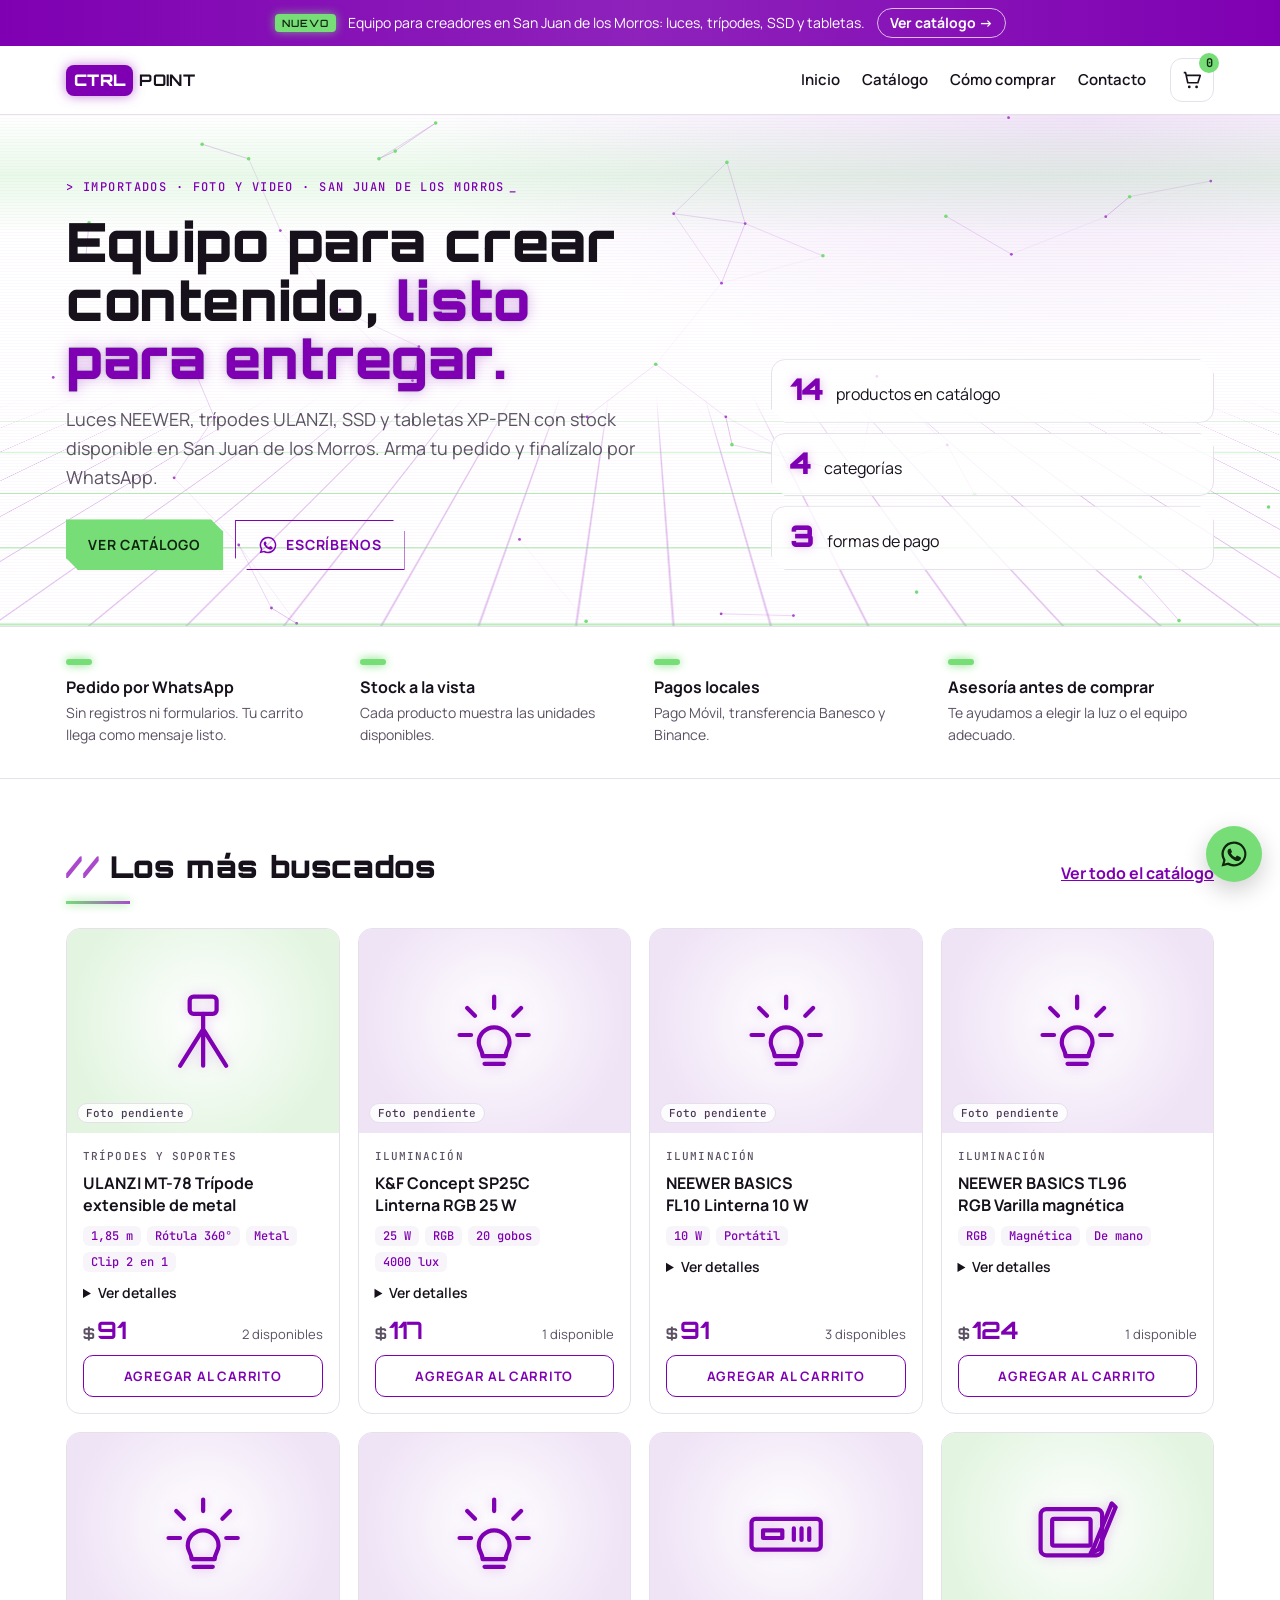
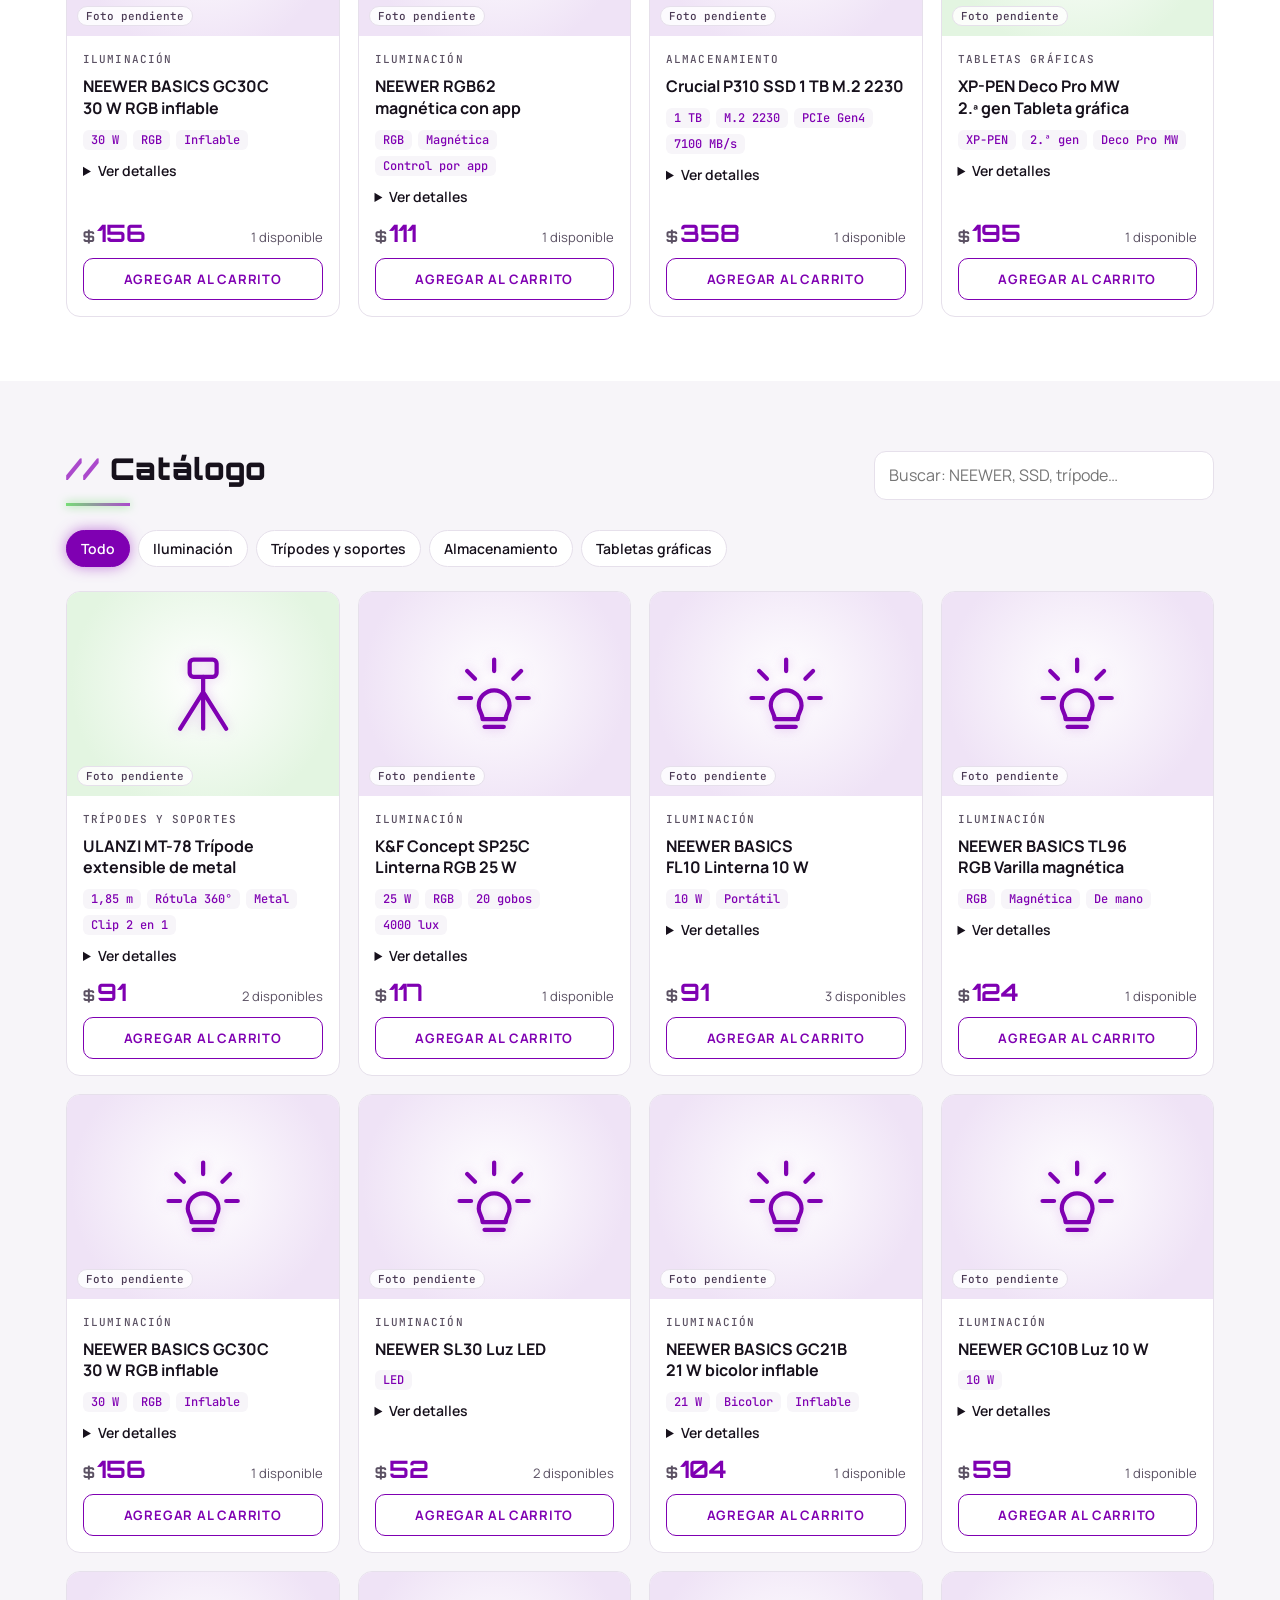
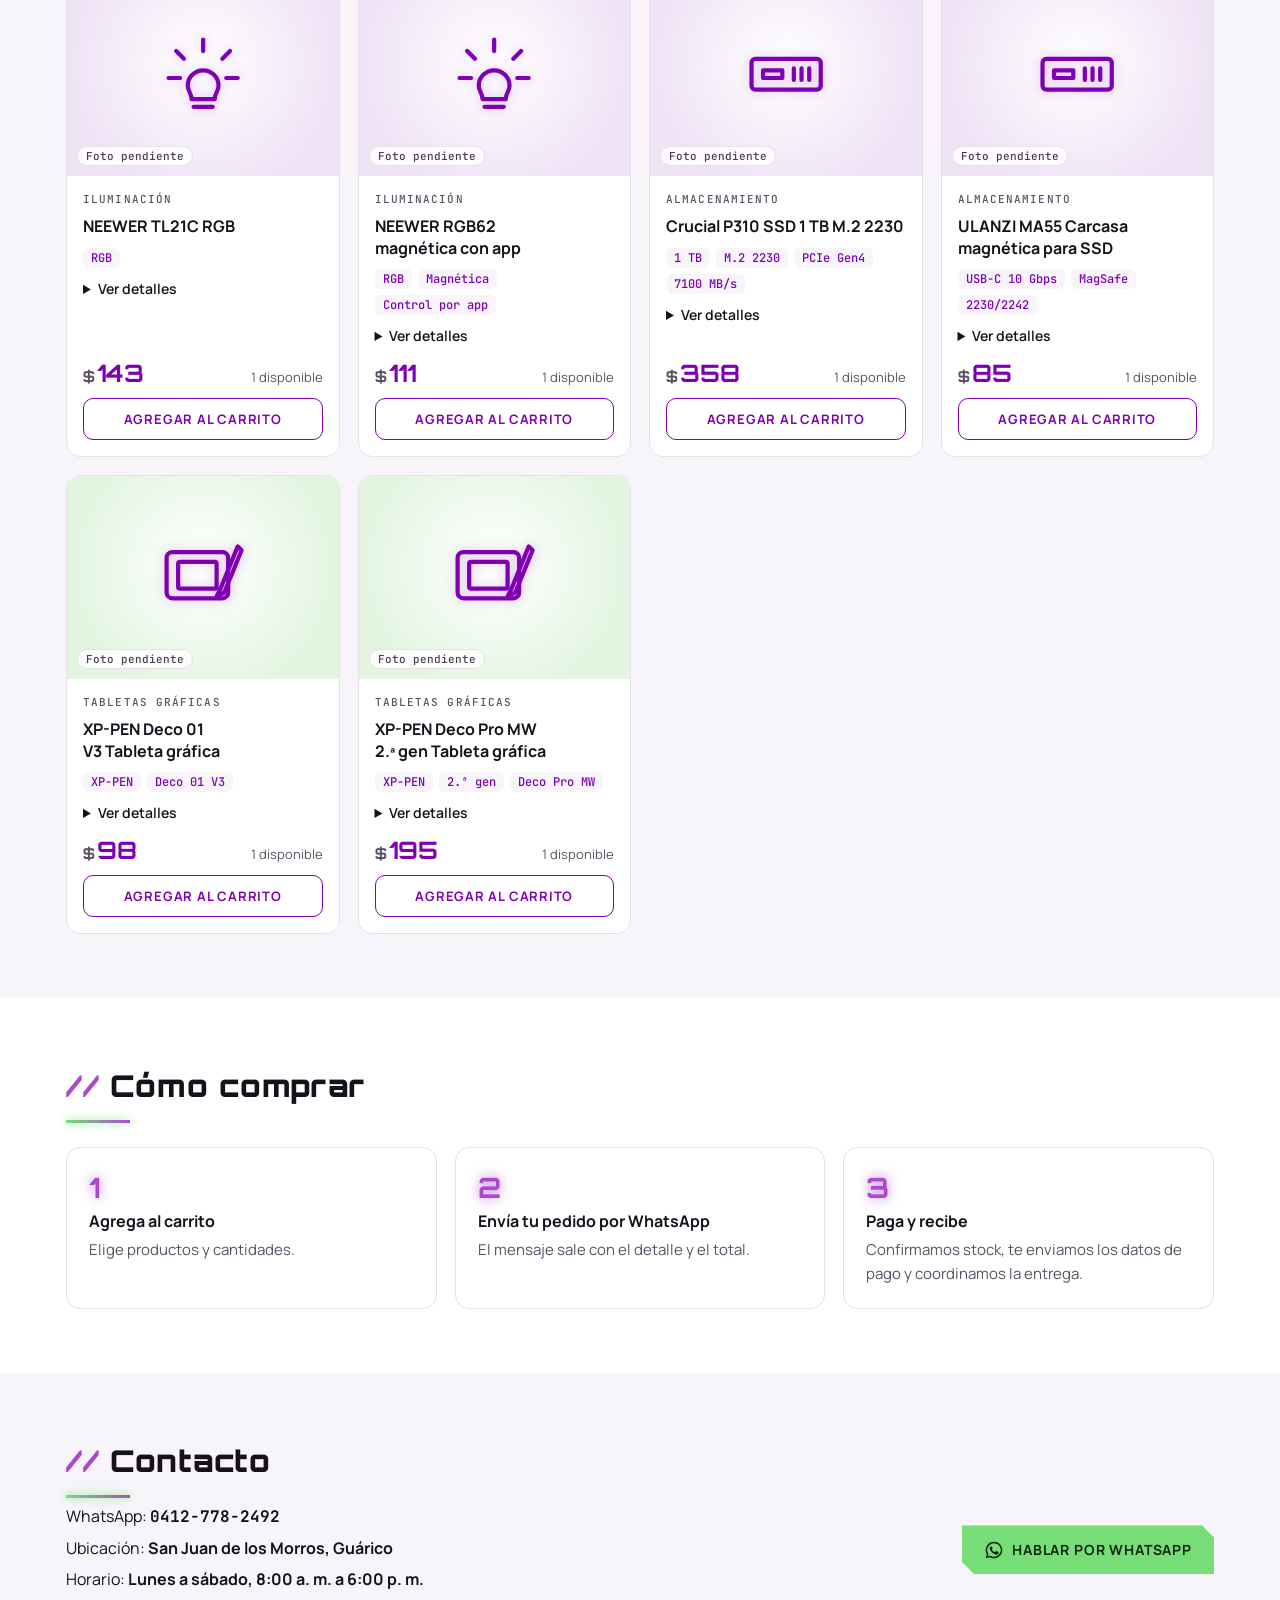
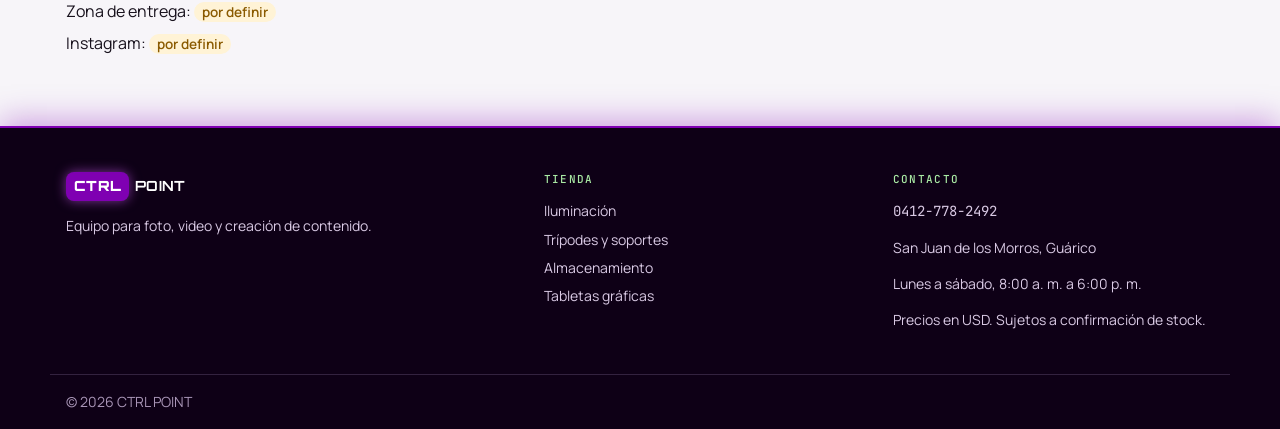
==== web/index.html @ 0255a5fe "Agrega tienda web y prototipo del panel de administración Tienda estática con catálogo, carrito y pe" ====
<!doctype html>
<html lang="es-VE">
<head>
<meta charset="utf-8">
<meta name="viewport" content="width=device-width, initial-scale=1, viewport-fit=cover">
<title>CTRL POINT | Equipo de foto y video en San Juan de los Morros</title>
<meta name="description" content="Luces NEEWER, trípodes ULANZI, SSD Crucial y tabletas XP-PEN en San Juan de los Morros, Guárico. Arma tu carrito y haz tu pedido por WhatsApp. Pago Móvil, transferencia y Binance.">
<link rel="canonical" href="https://www.tudominio.com/">
<meta name="robots" content="index, follow">
<meta name="theme-color" content="#7f00b2">
<meta property="og:type" content="website">
<meta property="og:locale" content="es_VE">
<meta property="og:site_name" content="CTRL POINT">
<meta property="og:title" content="CTRL POINT | Equipo de foto y video en San Juan de los Morros">
<meta property="og:description" content="Luces NEEWER, trípodes ULANZI, SSD Crucial y tabletas XP-PEN en San Juan de los Morros, Guárico. Arma tu carrito y haz tu pedido por WhatsApp. Pago Móvil, transferencia y Binance.">
<meta property="og:url" content="https://www.tudominio.com/">
<meta property="og:image" content="https://www.tudominio.com/og.jpg">
<meta name="twitter:card" content="summary_large_image">
<link rel="icon" href="favicon.svg" type="image/svg+xml">
<link rel="preconnect" href="https://fonts.googleapis.com"><link rel="preconnect" href="https://fonts.gstatic.com" crossorigin><link rel="stylesheet" href="https://fonts.googleapis.com/css2?family=Orbitron:wght@600;800;900&family=Manrope:wght@400;600;700&family=JetBrains+Mono:wght@500&display=swap">
<link rel="stylesheet" href="styles.css">
<script type="application/ld+json">{"@context": "https://schema.org", "@graph": [{"@type": "Store", "name": "CTRL POINT", "url": "https://www.tudominio.com/", "telephone": "+58 412-778-2492", "address": {"@type": "PostalAddress", "addressLocality": "San Juan de los Morros", "addressRegion": "Guárico", "addressCountry": "VE"}, "openingHoursSpecification": [{"@type": "OpeningHoursSpecification", "dayOfWeek": ["Monday", "Tuesday", "Wednesday", "Thursday", "Friday", "Saturday"], "opens": "08:00", "closes": "18:00"}], "priceRange": "$$", "currenciesAccepted": "USD, VES", "paymentAccepted": "Pago Móvil, transferencia bancaria, Binance", "areaServed": "VE"}, {"@type": "ItemList", "name": "Catálogo", "itemListElement": [{"@type": "ListItem", "position": 1, "item": {"@type": "Product", "name": "ULANZI MT-78 Trípode extensible de metal", "description": "Trípode y selfie stick de metal de 72,83 in con cabeza de bola 360°, clip para teléfono 2 en 1 y doble zapata fría. Compatible con iPhone, Sony y Canon. Ligero para viajes y vlog.", "category": "Trípodes y soportes", "url": "https://www.tudominio.com/#ulanzi-mt-78-tripode", "offers": {"@type": "Offer", "price": "91.00", "priceCurrency": "USD", "availability": "https://schema.org/InStock"}}}, {"@type": "ListItem", "position": 2, "item": {"@type": "Product", "name": "K&F Concept SP25C Linterna RGB 25 W", "description": "Linterna de fotografía RGB con 20 gobos y 4 colores, proyector con zoom y batería de 9000 mAh. 4000 lux para retrato, video y creación de contenido. Color plata.", "category": "Iluminación", "url": "https://www.tudominio.com/#kf-concept-sp25c", "offers": {"@type": "Offer", "price": "117.00", "priceCurrency": "USD", "availability": "https://schema.org/InStock"}}}, {"@type": "ListItem", "position": 3, "item": {"@type": "Product", "name": "NEEWER BASICS FL10 Linterna 10 W", "description": "Linterna portátil de fotografía de 10 W.", "category": "Iluminación", "url": "https://www.tudominio.com/#neewer-fl10", "offers": {"@type": "Offer", "price": "91.00", "priceCurrency": "USD", "availability": "https://schema.org/InStock"}}}, {"@type": "ListItem", "position": 4, "item": {"@type": "Product", "name": "NEEWER BASICS TL96 RGB Varilla magnética", "description": "Varilla de luz RGB magnética de mano.", "category": "Iluminación", "url": "https://www.tudominio.com/#neewer-tl96-rgb", "offers": {"@type": "Offer", "price": "124.00", "priceCurrency": "USD", "availability": "https://schema.org/InStock"}}}, {"@type": "ListItem", "position": 5, "item": {"@type": "Product", "name": "NEEWER BASICS GC30C 30 W RGB inflable", "description": "Luz de relleno LED RGB de mano, inflable, de 30 W.", "category": "Iluminación", "url": "https://www.tudominio.com/#neewer-gc30c", "offers": {"@type": "Offer", "price": "156.00", "priceCurrency": "USD", "availability": "https://schema.org/InStock"}}}, {"@type": "ListItem", "position": 6, "item": {"@type": "Product", "name": "NEEWER SL30 Luz LED", "description": "Luz LED NEEWER SL30.", "category": "Iluminación", "url": "https://www.tudominio.com/#neewer-sl30", "offers": {"@type": "Offer", "price": "52.00", "priceCurrency": "USD", "availability": "https://schema.org/InStock"}}}, {"@type": "ListItem", "position": 7, "item": {"@type": "Product", "name": "NEEWER BASICS GC21B 21 W bicolor inflable", "description": "Luz de relleno LED inflable portátil bicolor de 21 W.", "category": "Iluminación", "url": "https://www.tudominio.com/#neewer-gc21b", "offers": {"@type": "Offer", "price": "104.00", "priceCurrency": "USD", "availability": "https://schema.org/InStock"}}}, {"@type": "ListItem", "position": 8, "item": {"@type": "Product", "name": "NEEWER GC10B Luz 10 W", "description": "Luz NEEWER GC10B de 10 W.", "category": "Iluminación", "url": "https://www.tudominio.com/#neewer-gc10b", "offers": {"@type": "Offer", "price": "59.00", "priceCurrency": "USD", "availability": "https://schema.org/InStock"}}}, {"@type": "ListItem", "position": 9, "item": {"@type": "Product", "name": "NEEWER TL21C RGB", "description": "Luz NEEWER TL21C RGB.", "category": "Iluminación", "url": "https://www.tudominio.com/#neewer-tl21c-rgb", "offers": {"@type": "Offer", "price": "143.00", "priceCurrency": "USD", "availability": "https://schema.org/InStock"}}}, {"@type": "ListItem", "position": 10, "item": {"@type": "Product", "name": "NEEWER RGB62 magnética con app", "description": "Luz RGB magnética NEEWER RGB62 con control desde app.", "category": "Iluminación", "url": "https://www.tudominio.com/#neewer-rgb62", "offers": {"@type": "Offer", "price": "111.00", "priceCurrency": "USD", "availability": "https://schema.org/InStock"}}}, {"@type": "ListItem", "position": 11, "item": {"@type": "Product", "name": "Crucial P310 SSD 1 TB M.2 2230", "description": "SSD NVMe PCIe Gen4 de hasta 7.100 MB/s. Ideal para Steam Deck, ASUS ROG Ally, MSI Claw, Mini PC y ultrabooks (CT1000P310SSD2).", "category": "Almacenamiento", "url": "https://www.tudominio.com/#crucial-p310-1tb", "offers": {"@type": "Offer", "price": "358.00", "priceCurrency": "USD", "availability": "https://schema.org/InStock"}}}, {"@type": "ListItem", "position": 12, "item": {"@type": "Product", "name": "ULANZI MA55 Carcasa magnética para SSD", "description": "Carcasa externa M.2 NVMe con MagSafe, USB 3.2 Gen 2 tipo C (10 Gbps). Compatible con SSD 2230/2242 y iPhone 16 y 17.", "category": "Almacenamiento", "url": "https://www.tudominio.com/#ulanzi-ma55-carcasa-ssd", "offers": {"@type": "Offer", "price": "85.00", "priceCurrency": "USD", "availability": "https://schema.org/InStock"}}}, {"@type": "ListItem", "position": 13, "item": {"@type": "Product", "name": "XP-PEN Deco 01 V3 Tableta gráfica", "description": "Tableta digitalizadora XP-PEN Deco 01 V3.", "category": "Tabletas gráficas", "url": "https://www.tudominio.com/#xp-pen-deco-01-v3", "offers": {"@type": "Offer", "price": "98.00", "priceCurrency": "USD", "availability": "https://schema.org/InStock"}}}, {"@type": "ListItem", "position": 14, "item": {"@type": "Product", "name": "XP-PEN Deco Pro MW 2.ª gen Tableta gráfica", "description": "Tableta digitalizadora XP-PEN Deco Pro MW de segunda generación (MTO962B).", "category": "Tabletas gráficas", "url": "https://www.tudominio.com/#xp-pen-deco-pro-mw-2", "offers": {"@type": "Offer", "price": "195.00", "priceCurrency": "USD", "availability": "https://schema.org/InStock"}}}]}]}</script>
</head>
<body>
<a class="skip" href="#catalogo">Saltar al catálogo</a>
<div class="promo" id="promo" aria-label="Novedades"><div class="wrap promo-in">
  <p class="promo-item is-on"><span class="promo-tag">Nuevo</span><span>Equipo para creadores en San Juan de los Morros: luces, trípodes, SSD y tabletas.</span><a class="promo-cta" href="#catalogo">Ver catálogo</a></p>
  <p class="promo-item"><span class="promo-tag">Asesoría</span><span>¿No sabes qué luz elegir? Te asesoramos sin compromiso.</span><a class="promo-cta" href="https://wa.me/584127782492?text=Hola%2C%20quiero%20asesor%C3%ADa%20para%20elegir%20un%20equipo" target="_blank" rel="noopener">Pedir asesoría</a></p>
  <p class="promo-item"><span class="promo-tag">Stock</span><span>Unidades limitadas: varios productos tienen solo 1 disponible.</span><a class="promo-cta" href="#destacados">Ver disponibles</a></p>
  <p class="promo-item"><span class="promo-tag">Envíos</span><span>Enviamos a toda Venezuela por Zoom, MRW y Tealca.</span><a class="promo-cta" href="https://wa.me/584127782492?text=Hola%2C%20quiero%20hacer%20un%20pedido" target="_blank" rel="noopener">Pedir por WhatsApp</a></p>
</div></div>
<header class="top"><div class="wrap top-in">
  <a class="logo" href="#inicio" aria-label="CTRL POINT, inicio"><span class="logo-mark">CTRL</span><span class="logo-word">POINT</span></a>
  <nav aria-label="Principal"><a href="#inicio">Inicio</a><a href="#catalogo">Catálogo</a><a href="#como-comprar">Cómo comprar</a><a href="#contacto">Contacto</a></nav>
  <button class="cart-btn" type="button" id="open-cart" aria-label="Abrir carrito"><svg viewBox="0 0 24 24" aria-hidden="true"><path d="M3 4h2l2.4 11h11L21 7H6.2" fill="none" stroke="currentColor" stroke-width="1.8" stroke-linejoin="round"/><circle cx="9" cy="19.5" r="1.5" fill="currentColor"/><circle cx="17" cy="19.5" r="1.5" fill="currentColor"/></svg><span class="count" id="cart-count">0</span></button>
</div></header>

<main id="inicio">
<section class="hero"><canvas class="hero-fx" id="hero-fx" aria-hidden="true"></canvas><div class="hero-floor" aria-hidden="true"></div><div class="scan" aria-hidden="true"></div><div class="wrap hero-in">
  <div class="hero-copy">
    <p class="eyebrow"><span class="prompt">&gt;</span> Importados · Foto y video · San Juan de los Morros<span class="caret" aria-hidden="true">_</span></p>
    <h1 class="glitch" data-text="Equipo para crear contenido, listo para entregar.">Equipo para crear contenido, <span class="neon">listo para entregar.</span></h1>
    <p class="lead">Luces NEEWER, trípodes ULANZI, SSD y tabletas XP-PEN con stock disponible en San Juan de los Morros. Arma tu pedido y finalízalo por WhatsApp.</p>
    <div class="cta"><a class="btn btn-primary" href="#catalogo">Ver catálogo</a><a class="btn btn-ghost" href="https://wa.me/584127782492?text=Hola%2C%20quiero%20informaci%C3%B3n%20sobre%20sus%20productos" target="_blank" rel="noopener"><svg viewBox="0 0 24 24" aria-hidden="true"><path fill="currentColor" d="M12 2a10 10 0 0 0-8.6 15.1L2 22l5-1.3A10 10 0 1 0 12 2zm0 18.2a8.2 8.2 0 0 1-4.2-1.2l-.3-.2-3 .8.8-2.9-.2-.3A8.2 8.2 0 1 1 12 20.2zm4.5-6.1c-.2-.1-1.5-.7-1.7-.8s-.4-.1-.6.1-.7.8-.8 1-.3.2-.5.1a6.7 6.7 0 0 1-3.3-2.9c-.3-.4.3-.4.7-1.3a.5.5 0 0 0 0-.4l-.8-1.8c-.2-.5-.4-.4-.6-.4h-.5a1 1 0 0 0-.7.3 3 3 0 0 0-.9 2.2 5.2 5.2 0 0 0 1.1 2.7 11.8 11.8 0 0 0 4.5 4c1.7.7 2.3.8 3.2.6a2.7 2.7 0 0 0 1.8-1.3 2.2 2.2 0 0 0 .2-1.3c-.1-.1-.3-.2-.5-.3z"/></svg>Escríbenos</a></div>
  </div>
  <ul class="hero-stats" aria-label="Datos de la tienda">
    <li><strong data-count="14">14</strong><span>productos en catálogo</span></li>
    <li><strong data-count="4">4</strong><span>categorías</span></li>
    <li><strong data-count="3">3</strong><span>formas de pago</span></li>
  </ul>
</div></section>

<section class="benefits" aria-label="Beneficios"><div class="wrap ben-grid">
  <div><h2>Pedido por WhatsApp</h2><p>Sin registros ni formularios. Tu carrito llega como mensaje listo.</p></div>
  <div><h2>Stock a la vista</h2><p>Cada producto muestra las unidades disponibles.</p></div>
  <div><h2>Pagos locales</h2><p>Pago Móvil, transferencia Banesco y Binance.</p></div>
  <div><h2>Asesoría antes de comprar</h2><p>Te ayudamos a elegir la luz o el equipo adecuado.</p></div>
</div></section>

<section class="sec" id="destacados" aria-labelledby="h-dest"><div class="wrap">
  <div class="sec-head"><h2 id="h-dest">Los más buscados</h2><a href="#catalogo">Ver todo el catálogo</a></div>
  <div class="grid"><article class="card" data-cat="tripodes" data-name="ulanzi mt-78 trípode extensible de metal">
  <div class="thumb thumb-tripodes" role="img" aria-label="ULANZI MT-78 Trípode extensible de metal"><svg viewBox="0 0 48 48" aria-hidden="true"><rect x="17" y="6" width="14" height="9" rx="2"/><path d="M24 15v8M24 23 12 42M24 23l12 19M24 23v19"/></svg><span class="ph">Foto pendiente</span></div>
  <div class="card-body">
    <p class="card-cat">Trípodes y soportes</p>
    <h3>ULANZI MT-78 Trípode extensible de metal</h3>
    <ul class="specs"><li>1,85 m</li><li>Rótula 360°</li><li>Metal</li><li>Clip 2 en 1</li></ul>
    <details><summary>Ver detalles</summary><p>Trípode y selfie stick de metal de 72,83 in con cabeza de bola 360°, clip para teléfono 2 en 1 y doble zapata fría. Compatible con iPhone, Sony y Canon. Ligero para viajes y vlog.</p></details>
    <div class="card-foot">
      <p class="price"><span>$</span>91</p>
      <p class="stock">2 disponibles</p>
    </div>
    <button class="add" type="button" data-slug="ulanzi-mt-78-tripode">Agregar al carrito</button>
  </div>
</article>
<article class="card" data-cat="iluminacion" data-name="k&amp;f concept sp25c linterna rgb 25 w">
  <div class="thumb thumb-iluminacion" role="img" aria-label="K&amp;F Concept SP25C Linterna RGB 25 W"><svg viewBox="0 0 48 48" aria-hidden="true"><path d="M24 6v6M10 12l4 4M38 12l-4 4M6 26h6M36 26h6"/><path d="M16 30a8 8 0 1 1 16 0c0 3-2 4-2 7H18c0-3-2-4-2-7z"/><path d="M19 41h10"/></svg><span class="ph">Foto pendiente</span></div>
  <div class="card-body">
    <p class="card-cat">Iluminación</p>
    <h3>K&amp;F Concept SP25C Linterna RGB 25 W</h3>
    <ul class="specs"><li>25 W</li><li>RGB</li><li>20 gobos</li><li>4000 lux</li></ul>
    <details><summary>Ver detalles</summary><p>Linterna de fotografía RGB con 20 gobos y 4 colores, proyector con zoom y batería de 9000 mAh. 4000 lux para retrato, video y creación de contenido. Color plata.</p></details>
    <div class="card-foot">
      <p class="price"><span>$</span>117</p>
      <p class="stock">1 disponible</p>
    </div>
    <button class="add" type="button" data-slug="kf-concept-sp25c">Agregar al carrito</button>
  </div>
</article>
<article class="card" data-cat="iluminacion" data-name="neewer basics fl10 linterna 10 w">
  <div class="thumb thumb-iluminacion" role="img" aria-label="NEEWER BASICS FL10 Linterna 10 W"><svg viewBox="0 0 48 48" aria-hidden="true"><path d="M24 6v6M10 12l4 4M38 12l-4 4M6 26h6M36 26h6"/><path d="M16 30a8 8 0 1 1 16 0c0 3-2 4-2 7H18c0-3-2-4-2-7z"/><path d="M19 41h10"/></svg><span class="ph">Foto pendiente</span></div>
  <div class="card-body">
    <p class="card-cat">Iluminación</p>
    <h3>NEEWER BASICS FL10 Linterna 10 W</h3>
    <ul class="specs"><li>10 W</li><li>Portátil</li></ul>
    <details><summary>Ver detalles</summary><p>Linterna portátil de fotografía de 10 W.</p></details>
    <div class="card-foot">
      <p class="price"><span>$</span>91</p>
      <p class="stock">3 disponibles</p>
    </div>
    <button class="add" type="button" data-slug="neewer-fl10">Agregar al carrito</button>
  </div>
</article>
<article class="card" data-cat="iluminacion" data-name="neewer basics tl96 rgb varilla magnética">
  <div class="thumb thumb-iluminacion" role="img" aria-label="NEEWER BASICS TL96 RGB Varilla magnética"><svg viewBox="0 0 48 48" aria-hidden="true"><path d="M24 6v6M10 12l4 4M38 12l-4 4M6 26h6M36 26h6"/><path d="M16 30a8 8 0 1 1 16 0c0 3-2 4-2 7H18c0-3-2-4-2-7z"/><path d="M19 41h10"/></svg><span class="ph">Foto pendiente</span></div>
  <div class="card-body">
    <p class="card-cat">Iluminación</p>
    <h3>NEEWER BASICS TL96 RGB Varilla magnética</h3>
    <ul class="specs"><li>RGB</li><li>Magnética</li><li>De mano</li></ul>
    <details><summary>Ver detalles</summary><p>Varilla de luz RGB magnética de mano.</p></details>
    <div class="card-foot">
      <p class="price"><span>$</span>124</p>
      <p class="stock">1 disponible</p>
    </div>
    <button class="add" type="button" data-slug="neewer-tl96-rgb">Agregar al carrito</button>
  </div>
</article>
<article class="card" data-cat="iluminacion" data-name="neewer basics gc30c 30 w rgb inflable">
  <div class="thumb thumb-iluminacion" role="img" aria-label="NEEWER BASICS GC30C 30 W RGB inflable"><svg viewBox="0 0 48 48" aria-hidden="true"><path d="M24 6v6M10 12l4 4M38 12l-4 4M6 26h6M36 26h6"/><path d="M16 30a8 8 0 1 1 16 0c0 3-2 4-2 7H18c0-3-2-4-2-7z"/><path d="M19 41h10"/></svg><span class="ph">Foto pendiente</span></div>
  <div class="card-body">
    <p class="card-cat">Iluminación</p>
    <h3>NEEWER BASICS GC30C 30 W RGB inflable</h3>
    <ul class="specs"><li>30 W</li><li>RGB</li><li>Inflable</li></ul>
    <details><summary>Ver detalles</summary><p>Luz de relleno LED RGB de mano, inflable, de 30 W.</p></details>
    <div class="card-foot">
      <p class="price"><span>$</span>156</p>
      <p class="stock">1 disponible</p>
    </div>
    <button class="add" type="button" data-slug="neewer-gc30c">Agregar al carrito</button>
  </div>
</article>
<article class="card" data-cat="iluminacion" data-name="neewer rgb62 magnética con app">
  <div class="thumb thumb-iluminacion" role="img" aria-label="NEEWER RGB62 magnética con app"><svg viewBox="0 0 48 48" aria-hidden="true"><path d="M24 6v6M10 12l4 4M38 12l-4 4M6 26h6M36 26h6"/><path d="M16 30a8 8 0 1 1 16 0c0 3-2 4-2 7H18c0-3-2-4-2-7z"/><path d="M19 41h10"/></svg><span class="ph">Foto pendiente</span></div>
  <div class="card-body">
    <p class="card-cat">Iluminación</p>
    <h3>NEEWER RGB62 magnética con app</h3>
    <ul class="specs"><li>RGB</li><li>Magnética</li><li>Control por app</li></ul>
    <details><summary>Ver detalles</summary><p>Luz RGB magnética NEEWER RGB62 con control desde app.</p></details>
    <div class="card-foot">
      <p class="price"><span>$</span>111</p>
      <p class="stock">1 disponible</p>
    </div>
    <button class="add" type="button" data-slug="neewer-rgb62">Agregar al carrito</button>
  </div>
</article>
<article class="card" data-cat="almacenamiento" data-name="crucial p310 ssd 1 tb m.2 2230">
  <div class="thumb thumb-almacenamiento" role="img" aria-label="Crucial P310 SSD 1 TB M.2 2230"><svg viewBox="0 0 48 48" aria-hidden="true"><rect x="6" y="16" width="36" height="16" rx="2"/><path d="M12 22h10v4H12zM28 21v6M32 21v6M36 21v6"/></svg><span class="ph">Foto pendiente</span></div>
  <div class="card-body">
    <p class="card-cat">Almacenamiento</p>
    <h3>Crucial P310 SSD 1 TB M.2 2230</h3>
    <ul class="specs"><li>1 TB</li><li>M.2 2230</li><li>PCIe Gen4</li><li>7100 MB/s</li></ul>
    <details><summary>Ver detalles</summary><p>SSD NVMe PCIe Gen4 de hasta 7.100 MB/s. Ideal para Steam Deck, ASUS ROG Ally, MSI Claw, Mini PC y ultrabooks (CT1000P310SSD2).</p></details>
    <div class="card-foot">
      <p class="price"><span>$</span>358</p>
      <p class="stock">1 disponible</p>
    </div>
    <button class="add" type="button" data-slug="crucial-p310-1tb">Agregar al carrito</button>
  </div>
</article>
<article class="card" data-cat="tabletas" data-name="xp-pen deco pro mw 2.ª gen tableta gráfica">
  <div class="thumb thumb-tabletas" role="img" aria-label="XP-PEN Deco Pro MW 2.ª gen Tableta gráfica"><svg viewBox="0 0 48 48" aria-hidden="true"><rect x="5" y="11" width="32" height="24" rx="3"/><rect x="11" y="16" width="20" height="14" rx="1"/><path d="m42 8-9 22-2 4 4-2 9-22z"/></svg><span class="ph">Foto pendiente</span></div>
  <div class="card-body">
    <p class="card-cat">Tabletas gráficas</p>
    <h3>XP-PEN Deco Pro MW 2.ª gen Tableta gráfica</h3>
    <ul class="specs"><li>XP-PEN</li><li>2.ª gen</li><li>Deco Pro MW</li></ul>
    <details><summary>Ver detalles</summary><p>Tableta digitalizadora XP-PEN Deco Pro MW de segunda generación (MTO962B).</p></details>
    <div class="card-foot">
      <p class="price"><span>$</span>195</p>
      <p class="stock">1 disponible</p>
    </div>
    <button class="add" type="button" data-slug="xp-pen-deco-pro-mw-2">Agregar al carrito</button>
  </div>
</article></div>
</div></section>

<section class="sec sec-alt" id="catalogo" aria-labelledby="h-cat"><div class="wrap">
  <div class="sec-head"><h2 id="h-cat">Catálogo</h2>
    <label class="search" for="q"><span class="sr">Buscar producto</span><input id="q" type="search" placeholder="Buscar: NEEWER, SSD, trípode…" maxlength="60" autocomplete="off"></label>
  </div>
  <div class="filters" role="group" aria-label="Filtrar por categoría"><button type="button" class="chip is-on" data-f="all">Todo</button><button type="button" class="chip" data-f="iluminacion">Iluminación</button><button type="button" class="chip" data-f="tripodes">Trípodes y soportes</button><button type="button" class="chip" data-f="almacenamiento">Almacenamiento</button><button type="button" class="chip" data-f="tabletas">Tabletas gráficas</button></div>
  <div class="grid" id="catalog-grid"><article class="card" id="ulanzi-mt-78-tripode" data-cat="tripodes" data-name="ulanzi mt-78 trípode extensible de metal">
  <div class="thumb thumb-tripodes" role="img" aria-label="ULANZI MT-78 Trípode extensible de metal"><svg viewBox="0 0 48 48" aria-hidden="true"><rect x="17" y="6" width="14" height="9" rx="2"/><path d="M24 15v8M24 23 12 42M24 23l12 19M24 23v19"/></svg><span class="ph">Foto pendiente</span></div>
  <div class="card-body">
    <p class="card-cat">Trípodes y soportes</p>
    <h3>ULANZI MT-78 Trípode extensible de metal</h3>
    <ul class="specs"><li>1,85 m</li><li>Rótula 360°</li><li>Metal</li><li>Clip 2 en 1</li></ul>
    <details><summary>Ver detalles</summary><p>Trípode y selfie stick de metal de 72,83 in con cabeza de bola 360°, clip para teléfono 2 en 1 y doble zapata fría. Compatible con iPhone, Sony y Canon. Ligero para viajes y vlog.</p></details>
    <div class="card-foot">
      <p class="price"><span>$</span>91</p>
      <p class="stock">2 disponibles</p>
    </div>
    <button class="add" type="button" data-slug="ulanzi-mt-78-tripode">Agregar al carrito</button>
  </div>
</article>
<article class="card" id="kf-concept-sp25c" data-cat="iluminacion" data-name="k&amp;f concept sp25c linterna rgb 25 w">
  <div class="thumb thumb-iluminacion" role="img" aria-label="K&amp;F Concept SP25C Linterna RGB 25 W"><svg viewBox="0 0 48 48" aria-hidden="true"><path d="M24 6v6M10 12l4 4M38 12l-4 4M6 26h6M36 26h6"/><path d="M16 30a8 8 0 1 1 16 0c0 3-2 4-2 7H18c0-3-2-4-2-7z"/><path d="M19 41h10"/></svg><span class="ph">Foto pendiente</span></div>
  <div class="card-body">
    <p class="card-cat">Iluminación</p>
    <h3>K&amp;F Concept SP25C Linterna RGB 25 W</h3>
    <ul class="specs"><li>25 W</li><li>RGB</li><li>20 gobos</li><li>4000 lux</li></ul>
    <details><summary>Ver detalles</summary><p>Linterna de fotografía RGB con 20 gobos y 4 colores, proyector con zoom y batería de 9000 mAh. 4000 lux para retrato, video y creación de contenido. Color plata.</p></details>
    <div class="card-foot">
      <p class="price"><span>$</span>117</p>
      <p class="stock">1 disponible</p>
    </div>
    <button class="add" type="button" data-slug="kf-concept-sp25c">Agregar al carrito</button>
  </div>
</article>
<article class="card" id="neewer-fl10" data-cat="iluminacion" data-name="neewer basics fl10 linterna 10 w">
  <div class="thumb thumb-iluminacion" role="img" aria-label="NEEWER BASICS FL10 Linterna 10 W"><svg viewBox="0 0 48 48" aria-hidden="true"><path d="M24 6v6M10 12l4 4M38 12l-4 4M6 26h6M36 26h6"/><path d="M16 30a8 8 0 1 1 16 0c0 3-2 4-2 7H18c0-3-2-4-2-7z"/><path d="M19 41h10"/></svg><span class="ph">Foto pendiente</span></div>
  <div class="card-body">
    <p class="card-cat">Iluminación</p>
    <h3>NEEWER BASICS FL10 Linterna 10 W</h3>
    <ul class="specs"><li>10 W</li><li>Portátil</li></ul>
    <details><summary>Ver detalles</summary><p>Linterna portátil de fotografía de 10 W.</p></details>
    <div class="card-foot">
      <p class="price"><span>$</span>91</p>
      <p class="stock">3 disponibles</p>
    </div>
    <button class="add" type="button" data-slug="neewer-fl10">Agregar al carrito</button>
  </div>
</article>
<article class="card" id="neewer-tl96-rgb" data-cat="iluminacion" data-name="neewer basics tl96 rgb varilla magnética">
  <div class="thumb thumb-iluminacion" role="img" aria-label="NEEWER BASICS TL96 RGB Varilla magnética"><svg viewBox="0 0 48 48" aria-hidden="true"><path d="M24 6v6M10 12l4 4M38 12l-4 4M6 26h6M36 26h6"/><path d="M16 30a8 8 0 1 1 16 0c0 3-2 4-2 7H18c0-3-2-4-2-7z"/><path d="M19 41h10"/></svg><span class="ph">Foto pendiente</span></div>
  <div class="card-body">
    <p class="card-cat">Iluminación</p>
    <h3>NEEWER BASICS TL96 RGB Varilla magnética</h3>
    <ul class="specs"><li>RGB</li><li>Magnética</li><li>De mano</li></ul>
    <details><summary>Ver detalles</summary><p>Varilla de luz RGB magnética de mano.</p></details>
    <div class="card-foot">
      <p class="price"><span>$</span>124</p>
      <p class="stock">1 disponible</p>
    </div>
    <button class="add" type="button" data-slug="neewer-tl96-rgb">Agregar al carrito</button>
  </div>
</article>
<article class="card" id="neewer-gc30c" data-cat="iluminacion" data-name="neewer basics gc30c 30 w rgb inflable">
  <div class="thumb thumb-iluminacion" role="img" aria-label="NEEWER BASICS GC30C 30 W RGB inflable"><svg viewBox="0 0 48 48" aria-hidden="true"><path d="M24 6v6M10 12l4 4M38 12l-4 4M6 26h6M36 26h6"/><path d="M16 30a8 8 0 1 1 16 0c0 3-2 4-2 7H18c0-3-2-4-2-7z"/><path d="M19 41h10"/></svg><span class="ph">Foto pendiente</span></div>
  <div class="card-body">
    <p class="card-cat">Iluminación</p>
    <h3>NEEWER BASICS GC30C 30 W RGB inflable</h3>
    <ul class="specs"><li>30 W</li><li>RGB</li><li>Inflable</li></ul>
    <details><summary>Ver detalles</summary><p>Luz de relleno LED RGB de mano, inflable, de 30 W.</p></details>
    <div class="card-foot">
      <p class="price"><span>$</span>156</p>
      <p class="stock">1 disponible</p>
    </div>
    <button class="add" type="button" data-slug="neewer-gc30c">Agregar al carrito</button>
  </div>
</article>
<article class="card" id="neewer-sl30" data-cat="iluminacion" data-name="neewer sl30 luz led">
  <div class="thumb thumb-iluminacion" role="img" aria-label="NEEWER SL30 Luz LED"><svg viewBox="0 0 48 48" aria-hidden="true"><path d="M24 6v6M10 12l4 4M38 12l-4 4M6 26h6M36 26h6"/><path d="M16 30a8 8 0 1 1 16 0c0 3-2 4-2 7H18c0-3-2-4-2-7z"/><path d="M19 41h10"/></svg><span class="ph">Foto pendiente</span></div>
  <div class="card-body">
    <p class="card-cat">Iluminación</p>
    <h3>NEEWER SL30 Luz LED</h3>
    <ul class="specs"><li>LED</li></ul>
    <details><summary>Ver detalles</summary><p>Luz LED NEEWER SL30.</p></details>
    <div class="card-foot">
      <p class="price"><span>$</span>52</p>
      <p class="stock">2 disponibles</p>
    </div>
    <button class="add" type="button" data-slug="neewer-sl30">Agregar al carrito</button>
  </div>
</article>
<article class="card" id="neewer-gc21b" data-cat="iluminacion" data-name="neewer basics gc21b 21 w bicolor inflable">
  <div class="thumb thumb-iluminacion" role="img" aria-label="NEEWER BASICS GC21B 21 W bicolor inflable"><svg viewBox="0 0 48 48" aria-hidden="true"><path d="M24 6v6M10 12l4 4M38 12l-4 4M6 26h6M36 26h6"/><path d="M16 30a8 8 0 1 1 16 0c0 3-2 4-2 7H18c0-3-2-4-2-7z"/><path d="M19 41h10"/></svg><span class="ph">Foto pendiente</span></div>
  <div class="card-body">
    <p class="card-cat">Iluminación</p>
    <h3>NEEWER BASICS GC21B 21 W bicolor inflable</h3>
    <ul class="specs"><li>21 W</li><li>Bicolor</li><li>Inflable</li></ul>
    <details><summary>Ver detalles</summary><p>Luz de relleno LED inflable portátil bicolor de 21 W.</p></details>
    <div class="card-foot">
      <p class="price"><span>$</span>104</p>
      <p class="stock">1 disponible</p>
    </div>
    <button class="add" type="button" data-slug="neewer-gc21b">Agregar al carrito</button>
  </div>
</article>
<article class="card" id="neewer-gc10b" data-cat="iluminacion" data-name="neewer gc10b luz 10 w">
  <div class="thumb thumb-iluminacion" role="img" aria-label="NEEWER GC10B Luz 10 W"><svg viewBox="0 0 48 48" aria-hidden="true"><path d="M24 6v6M10 12l4 4M38 12l-4 4M6 26h6M36 26h6"/><path d="M16 30a8 8 0 1 1 16 0c0 3-2 4-2 7H18c0-3-2-4-2-7z"/><path d="M19 41h10"/></svg><span class="ph">Foto pendiente</span></div>
  <div class="card-body">
    <p class="card-cat">Iluminación</p>
    <h3>NEEWER GC10B Luz 10 W</h3>
    <ul class="specs"><li>10 W</li></ul>
    <details><summary>Ver detalles</summary><p>Luz NEEWER GC10B de 10 W.</p></details>
    <div class="card-foot">
      <p class="price"><span>$</span>59</p>
      <p class="stock">1 disponible</p>
    </div>
    <button class="add" type="button" data-slug="neewer-gc10b">Agregar al carrito</button>
  </div>
</article>
<article class="card" id="neewer-tl21c-rgb" data-cat="iluminacion" data-name="neewer tl21c rgb">
  <div class="thumb thumb-iluminacion" role="img" aria-label="NEEWER TL21C RGB"><svg viewBox="0 0 48 48" aria-hidden="true"><path d="M24 6v6M10 12l4 4M38 12l-4 4M6 26h6M36 26h6"/><path d="M16 30a8 8 0 1 1 16 0c0 3-2 4-2 7H18c0-3-2-4-2-7z"/><path d="M19 41h10"/></svg><span class="ph">Foto pendiente</span></div>
  <div class="card-body">
    <p class="card-cat">Iluminación</p>
    <h3>NEEWER TL21C RGB</h3>
    <ul class="specs"><li>RGB</li></ul>
    <details><summary>Ver detalles</summary><p>Luz NEEWER TL21C RGB.</p></details>
    <div class="card-foot">
      <p class="price"><span>$</span>143</p>
      <p class="stock">1 disponible</p>
    </div>
    <button class="add" type="button" data-slug="neewer-tl21c-rgb">Agregar al carrito</button>
  </div>
</article>
<article class="card" id="neewer-rgb62" data-cat="iluminacion" data-name="neewer rgb62 magnética con app">
  <div class="thumb thumb-iluminacion" role="img" aria-label="NEEWER RGB62 magnética con app"><svg viewBox="0 0 48 48" aria-hidden="true"><path d="M24 6v6M10 12l4 4M38 12l-4 4M6 26h6M36 26h6"/><path d="M16 30a8 8 0 1 1 16 0c0 3-2 4-2 7H18c0-3-2-4-2-7z"/><path d="M19 41h10"/></svg><span class="ph">Foto pendiente</span></div>
  <div class="card-body">
    <p class="card-cat">Iluminación</p>
    <h3>NEEWER RGB62 magnética con app</h3>
    <ul class="specs"><li>RGB</li><li>Magnética</li><li>Control por app</li></ul>
    <details><summary>Ver detalles</summary><p>Luz RGB magnética NEEWER RGB62 con control desde app.</p></details>
    <div class="card-foot">
      <p class="price"><span>$</span>111</p>
      <p class="stock">1 disponible</p>
    </div>
    <button class="add" type="button" data-slug="neewer-rgb62">Agregar al carrito</button>
  </div>
</article>
<article class="card" id="crucial-p310-1tb" data-cat="almacenamiento" data-name="crucial p310 ssd 1 tb m.2 2230">
  <div class="thumb thumb-almacenamiento" role="img" aria-label="Crucial P310 SSD 1 TB M.2 2230"><svg viewBox="0 0 48 48" aria-hidden="true"><rect x="6" y="16" width="36" height="16" rx="2"/><path d="M12 22h10v4H12zM28 21v6M32 21v6M36 21v6"/></svg><span class="ph">Foto pendiente</span></div>
  <div class="card-body">
    <p class="card-cat">Almacenamiento</p>
    <h3>Crucial P310 SSD 1 TB M.2 2230</h3>
    <ul class="specs"><li>1 TB</li><li>M.2 2230</li><li>PCIe Gen4</li><li>7100 MB/s</li></ul>
    <details><summary>Ver detalles</summary><p>SSD NVMe PCIe Gen4 de hasta 7.100 MB/s. Ideal para Steam Deck, ASUS ROG Ally, MSI Claw, Mini PC y ultrabooks (CT1000P310SSD2).</p></details>
    <div class="card-foot">
      <p class="price"><span>$</span>358</p>
      <p class="stock">1 disponible</p>
    </div>
    <button class="add" type="button" data-slug="crucial-p310-1tb">Agregar al carrito</button>
  </div>
</article>
<article class="card" id="ulanzi-ma55-carcasa-ssd" data-cat="almacenamiento" data-name="ulanzi ma55 carcasa magnética para ssd">
  <div class="thumb thumb-almacenamiento" role="img" aria-label="ULANZI MA55 Carcasa magnética para SSD"><svg viewBox="0 0 48 48" aria-hidden="true"><rect x="6" y="16" width="36" height="16" rx="2"/><path d="M12 22h10v4H12zM28 21v6M32 21v6M36 21v6"/></svg><span class="ph">Foto pendiente</span></div>
  <div class="card-body">
    <p class="card-cat">Almacenamiento</p>
    <h3>ULANZI MA55 Carcasa magnética para SSD</h3>
    <ul class="specs"><li>USB-C 10 Gbps</li><li>MagSafe</li><li>2230/2242</li></ul>
    <details><summary>Ver detalles</summary><p>Carcasa externa M.2 NVMe con MagSafe, USB 3.2 Gen 2 tipo C (10 Gbps). Compatible con SSD 2230/2242 y iPhone 16 y 17.</p></details>
    <div class="card-foot">
      <p class="price"><span>$</span>85</p>
      <p class="stock">1 disponible</p>
    </div>
    <button class="add" type="button" data-slug="ulanzi-ma55-carcasa-ssd">Agregar al carrito</button>
  </div>
</article>
<article class="card" id="xp-pen-deco-01-v3" data-cat="tabletas" data-name="xp-pen deco 01 v3 tableta gráfica">
  <div class="thumb thumb-tabletas" role="img" aria-label="XP-PEN Deco 01 V3 Tableta gráfica"><svg viewBox="0 0 48 48" aria-hidden="true"><rect x="5" y="11" width="32" height="24" rx="3"/><rect x="11" y="16" width="20" height="14" rx="1"/><path d="m42 8-9 22-2 4 4-2 9-22z"/></svg><span class="ph">Foto pendiente</span></div>
  <div class="card-body">
    <p class="card-cat">Tabletas gráficas</p>
    <h3>XP-PEN Deco 01 V3 Tableta gráfica</h3>
    <ul class="specs"><li>XP-PEN</li><li>Deco 01 V3</li></ul>
    <details><summary>Ver detalles</summary><p>Tableta digitalizadora XP-PEN Deco 01 V3.</p></details>
    <div class="card-foot">
      <p class="price"><span>$</span>98</p>
      <p class="stock">1 disponible</p>
    </div>
    <button class="add" type="button" data-slug="xp-pen-deco-01-v3">Agregar al carrito</button>
  </div>
</article>
<article class="card" id="xp-pen-deco-pro-mw-2" data-cat="tabletas" data-name="xp-pen deco pro mw 2.ª gen tableta gráfica">
  <div class="thumb thumb-tabletas" role="img" aria-label="XP-PEN Deco Pro MW 2.ª gen Tableta gráfica"><svg viewBox="0 0 48 48" aria-hidden="true"><rect x="5" y="11" width="32" height="24" rx="3"/><rect x="11" y="16" width="20" height="14" rx="1"/><path d="m42 8-9 22-2 4 4-2 9-22z"/></svg><span class="ph">Foto pendiente</span></div>
  <div class="card-body">
    <p class="card-cat">Tabletas gráficas</p>
    <h3>XP-PEN Deco Pro MW 2.ª gen Tableta gráfica</h3>
    <ul class="specs"><li>XP-PEN</li><li>2.ª gen</li><li>Deco Pro MW</li></ul>
    <details><summary>Ver detalles</summary><p>Tableta digitalizadora XP-PEN Deco Pro MW de segunda generación (MTO962B).</p></details>
    <div class="card-foot">
      <p class="price"><span>$</span>195</p>
      <p class="stock">1 disponible</p>
    </div>
    <button class="add" type="button" data-slug="xp-pen-deco-pro-mw-2">Agregar al carrito</button>
  </div>
</article></div>
  <p class="empty" id="empty" hidden>No encontramos productos con esa búsqueda.</p>
</div></section>

<section class="sec" id="como-comprar" aria-labelledby="h-how"><div class="wrap">
  <h2 id="h-how">Cómo comprar</h2>
  <ol class="steps">
    <li><strong>Agrega al carrito</strong><span>Elige productos y cantidades.</span></li>
    <li><strong>Envía tu pedido por WhatsApp</strong><span>El mensaje sale con el detalle y el total.</span></li>
    <li><strong>Paga y recibe</strong><span>Confirmamos stock, te enviamos los datos de pago y coordinamos la entrega.</span></li>
  </ol>
</div></section>

<section class="sec sec-contact" id="contacto" aria-labelledby="h-contact"><div class="wrap contact-in">
  <div><h2 id="h-contact">Contacto</h2>
    <p>WhatsApp: <strong class="mono">0412-778-2492</strong></p>
    <p>Ubicación: <strong>San Juan de los Morros, Guárico</strong></p>
    <p>Horario: <strong>Lunes a sábado, 8:00 a. m. a 6:00 p. m.</strong></p>
    <p>Zona de entrega: <span class="tbd">por definir</span></p>
    <p>Instagram: <span class="tbd">por definir</span></p>
  </div>
  <a class="btn btn-wa" href="https://wa.me/584127782492" target="_blank" rel="noopener"><svg viewBox="0 0 24 24" aria-hidden="true"><path fill="currentColor" d="M12 2a10 10 0 0 0-8.6 15.1L2 22l5-1.3A10 10 0 1 0 12 2zm0 18.2a8.2 8.2 0 0 1-4.2-1.2l-.3-.2-3 .8.8-2.9-.2-.3A8.2 8.2 0 1 1 12 20.2zm4.5-6.1c-.2-.1-1.5-.7-1.7-.8s-.4-.1-.6.1-.7.8-.8 1-.3.2-.5.1a6.7 6.7 0 0 1-3.3-2.9c-.3-.4.3-.4.7-1.3a.5.5 0 0 0 0-.4l-.8-1.8c-.2-.5-.4-.4-.6-.4h-.5a1 1 0 0 0-.7.3 3 3 0 0 0-.9 2.2 5.2 5.2 0 0 0 1.1 2.7 11.8 11.8 0 0 0 4.5 4c1.7.7 2.3.8 3.2.6a2.7 2.7 0 0 0 1.8-1.3 2.2 2.2 0 0 0 .2-1.3c-.1-.1-.3-.2-.5-.3z"/></svg>Hablar por WhatsApp</a>
</div></section>
</main>

<footer class="foot"><div class="wrap foot-in">
  <div><a class="logo" href="#inicio"><span class="logo-mark">CTRL</span><span class="logo-word">POINT</span></a><p>Equipo para foto, video y creación de contenido.</p></div>
  <nav aria-label="Categorías"><p class="foot-h">Tienda</p><a href="#catalogo" data-go="iluminacion">Iluminación</a><a href="#catalogo" data-go="tripodes">Trípodes y soportes</a><a href="#catalogo" data-go="almacenamiento">Almacenamiento</a><a href="#catalogo" data-go="tabletas">Tabletas gráficas</a></nav>
  <div><p class="foot-h">Contacto</p><p class="mono">0412-778-2492</p><p>San Juan de los Morros, Guárico</p><p>Lunes a sábado, 8:00 a. m. a 6:00 p. m.</p><p>Precios en USD. Sujetos a confirmación de stock.</p></div>
</div><div class="wrap copy">© 2026 CTRL POINT</div></footer>

<a class="wa-float" href="https://wa.me/584127782492" target="_blank" rel="noopener" aria-label="Escribir por WhatsApp"><svg viewBox="0 0 24 24" aria-hidden="true"><path fill="currentColor" d="M12 2a10 10 0 0 0-8.6 15.1L2 22l5-1.3A10 10 0 1 0 12 2zm0 18.2a8.2 8.2 0 0 1-4.2-1.2l-.3-.2-3 .8.8-2.9-.2-.3A8.2 8.2 0 1 1 12 20.2zm4.5-6.1c-.2-.1-1.5-.7-1.7-.8s-.4-.1-.6.1-.7.8-.8 1-.3.2-.5.1a6.7 6.7 0 0 1-3.3-2.9c-.3-.4.3-.4.7-1.3a.5.5 0 0 0 0-.4l-.8-1.8c-.2-.5-.4-.4-.6-.4h-.5a1 1 0 0 0-.7.3 3 3 0 0 0-.9 2.2 5.2 5.2 0 0 0 1.1 2.7 11.8 11.8 0 0 0 4.5 4c1.7.7 2.3.8 3.2.6a2.7 2.7 0 0 0 1.8-1.3 2.2 2.2 0 0 0 .2-1.3c-.1-.1-.3-.2-.5-.3z"/></svg></a>

<div class="scrim" id="scrim" hidden></div>
<aside class="drawer" id="drawer" aria-label="Tu carrito" aria-hidden="true">
  <div class="drawer-head"><h2>Tu carrito</h2><button type="button" class="x" id="close-cart" aria-label="Cerrar carrito">×</button></div>
  <ul class="lines" id="lines"></ul>
  <p class="empty" id="cart-empty">Tu carrito está vacío.</p>
  <div class="drawer-foot">
    <label for="c-name">Tu nombre (opcional)</label><input id="c-name" type="text" maxlength="60" autocomplete="name">
    <label for="c-zone">Zona de entrega (opcional)</label><input id="c-zone" type="text" maxlength="80" autocomplete="address-level2">
    <p class="total"><span>Total</span><strong id="total">$0</strong></p>
    <a class="btn btn-wa btn-block" id="checkout" href="https://wa.me/584127782492" target="_blank" rel="noopener" aria-disabled="true"><svg viewBox="0 0 24 24" aria-hidden="true"><path fill="currentColor" d="M12 2a10 10 0 0 0-8.6 15.1L2 22l5-1.3A10 10 0 1 0 12 2zm0 18.2a8.2 8.2 0 0 1-4.2-1.2l-.3-.2-3 .8.8-2.9-.2-.3A8.2 8.2 0 1 1 12 20.2zm4.5-6.1c-.2-.1-1.5-.7-1.7-.8s-.4-.1-.6.1-.7.8-.8 1-.3.2-.5.1a6.7 6.7 0 0 1-3.3-2.9c-.3-.4.3-.4.7-1.3a.5.5 0 0 0 0-.4l-.8-1.8c-.2-.5-.4-.4-.6-.4h-.5a1 1 0 0 0-.7.3 3 3 0 0 0-.9 2.2 5.2 5.2 0 0 0 1.1 2.7 11.8 11.8 0 0 0 4.5 4c1.7.7 2.3.8 3.2.6a2.7 2.7 0 0 0 1.8-1.3 2.2 2.2 0 0 0 .2-1.3c-.1-.1-.3-.2-.5-.3z"/></svg>Finalizar por WhatsApp</a>
    <p class="note">Se abrirá WhatsApp con tu pedido. Los datos de pago se envían solo por ese chat.</p>
  </div>
</aside>
<script src="app.js" defer></script>
</body>
</html>
---- web/styles.css ----
/* Layout: tienda de una página; bandas a todo el ancho con contenido centrado (max 1180px). Morado = marca, verde = acción de compra. */
:root {
  --purple: #7f00b2;
  --purple-2: #8e22bb;
  --purple-3: #ab49cc;
  --green: #77dd77;
  --green-soft: #a9e9a4;
  --bg: #ffffff;
  --surface: #ffffff;
  --tint: #f7f5f9;
  --fg: #17111c;
  --muted: #5b5163;
  --line: #e6e0eb;
  --on-green: #10260f;
  --on-purple: #ffffff;
  --brand-text: #7f00b2;
  --tbd: #8a5a00;
  --tbd-bg: #fff3d6;
  --font-display: "Orbitron", "Arial Black", system-ui, sans-serif;
  --font-body: "Manrope", "Segoe UI", system-ui, sans-serif;
  --font-mono: "JetBrains Mono", ui-monospace, Consolas, monospace;
  --r: 14px;
  color-scheme: light;
}

* { box-sizing: border-box }
html { scroll-behavior: smooth; scroll-padding-top: 84px }
@media (prefers-reduced-motion: reduce) { html { scroll-behavior: auto } * { transition: none !important } }
body { margin: 0; background: var(--bg); color: var(--fg); font: 16px/1.6 var(--font-body) }
body::before { content: ""; position: fixed; inset: 0 0 auto; height: env(safe-area-inset-top, 0px); z-index: 10; background: var(--bg) }
h1, h2, h3 { text-wrap: balance; margin: 0 }
a { color: var(--brand-text) }
:focus-visible { outline: 3px solid var(--green); outline-offset: 2px; border-radius: 6px }
.wrap { max-width: 1180px; margin: 0 auto; padding-left: max(16px, env(safe-area-inset-left, 0px)); padding-right: max(16px, env(safe-area-inset-right, 0px)) }
.sr, .skip:not(:focus) { position: absolute; width: 1px; height: 1px; overflow: hidden; clip: rect(0 0 0 0) }
.skip:focus { position: fixed; top: 8px; left: 8px; z-index: 50; background: var(--surface); padding: 8px 12px }
.mono { font-family: var(--font-mono); font-variant-numeric: tabular-nums }
.tbd { background: var(--tbd-bg); color: var(--tbd); padding: 1px 8px; border-radius: 99px; font-size: .85em; font-weight: 600 }

.promo { background: linear-gradient(90deg, var(--purple), var(--purple-2) 50%, var(--purple)); color: var(--on-purple); font-size: 14px; overflow: hidden }
.promo-in { position: relative; display: grid; padding-block: 8px }
.promo-item { grid-area: 1 / 1; margin: 0; display: flex; flex-wrap: wrap; align-items: center; justify-content: center; gap: 6px 12px; text-align: center; opacity: 0; visibility: hidden; transform: translateY(100%); transition: opacity .4s, transform .4s, visibility .4s }
.promo-item.is-on { opacity: 1; visibility: visible; transform: none }
.promo-item.is-out { transform: translateY(-100%) }
.promo-tag { font: 600 10px/1 var(--font-display); text-transform: uppercase; letter-spacing: .1em; color: var(--on-green); background: var(--green); padding: 4px 7px; border-radius: 4px; box-shadow: 0 0 10px rgba(119,221,119,.7) }
.promo-cta { color: var(--on-purple); font-weight: 700; text-decoration: none; border: 1px solid rgba(255,255,255,.7); padding: 3px 12px; border-radius: 99px; white-space: nowrap; transition: background .2s, color .2s }
.promo-cta::after { content: " →" }
.promo-cta:hover, .promo-cta:focus-visible { background: var(--green); color: var(--on-green); border-color: var(--green) }
.top { position: sticky; top: env(safe-area-inset-top, 0px); z-index: 20; background: color-mix(in srgb, var(--bg) 88%, transparent); backdrop-filter: blur(10px); border-bottom: 1px solid var(--line) }
.top-in { display: flex; align-items: center; gap: 24px; padding-block: 12px }
.logo { display: inline-flex; align-items: center; gap: 6px; text-decoration: none; font-family: var(--font-display); font-weight: 700; letter-spacing: .02em }
.logo-mark { background: var(--purple); color: var(--on-purple); padding: 3px 8px; border-radius: 8px }
.logo-word { color: var(--fg) }
.top nav { display: flex; gap: 22px; margin-left: auto }
.top nav a { color: var(--fg); text-decoration: none; font-weight: 600; font-size: 15px }
.top nav a:hover { color: var(--brand-text) }
.cart-btn { position: relative; display: grid; place-items: center; width: 44px; height: 44px; border-radius: 12px; border: 1px solid var(--line); background: var(--surface); color: var(--fg); cursor: pointer }
.cart-btn svg { width: 22px; height: 22px }
.count { position: absolute; top: -6px; right: -6px; min-width: 20px; height: 20px; padding: 0 5px; border-radius: 99px; background: var(--green); color: var(--on-green); font: 700 12px/20px var(--font-mono) }
@media (max-width: 760px) { .top nav { display: none } .cart-btn { margin-left: auto } }

.btn { display: inline-flex; align-items: center; justify-content: center; gap: 8px; padding: 13px 22px; border-radius: 12px; font-weight: 700; text-decoration: none; border: 0; cursor: pointer; font-size: 15px; transition: transform .15s, filter .15s }
.btn:hover { transform: translateY(-1px); filter: brightness(1.05) }
.btn svg { width: 20px; height: 20px }
.btn-primary { background: var(--green); color: var(--on-green) }
.btn-ghost { color: var(--on-purple); border: 1.5px solid color-mix(in srgb, #fff 55%, transparent) }
.btn-wa { background: var(--green); color: var(--on-green) }
.btn-block { width: 100% }

.hero { background: var(--purple); color: var(--on-purple); position: relative; overflow: hidden }
.hero-in { position: relative; z-index: 1; display: grid; grid-template-columns: minmax(0, 1.5fr) minmax(0, 1fr); gap: 40px; align-items: end; padding-block: 64px 56px }
.eyebrow { font: 500 12px/1.4 var(--font-mono); text-transform: uppercase; letter-spacing: .12em; color: var(--purple); margin: 0 0 16px }
.hero h1 { font-family: var(--font-display); font-weight: 700; font-size: clamp(30px, 5vw, 54px); line-height: 1.08 }
.lead { max-width: 56ch; font-size: 18px; margin: 18px 0 28px; color: var(--muted) }
.cta { display: flex; flex-wrap: wrap; gap: 12px }
.hero-stats { list-style: none; margin: 0; padding: 0; display: grid; gap: 10px }
.hero-stats li { display: flex; align-items: baseline; gap: 12px; padding: 14px 18px; border-radius: var(--r); background: color-mix(in srgb, #000 18%, transparent) }
.hero-stats strong { font: 700 30px/1 var(--font-display); color: var(--green) }
@media (max-width: 760px) { .hero-in { grid-template-columns: 1fr; padding-block: 44px 40px } }

.benefits { background: var(--surface); border-bottom: 1px solid var(--line) }
.ben-grid { display: grid; grid-template-columns: repeat(4, minmax(0, 1fr)); gap: 28px; padding-block: 32px }
.ben-grid h2 { font: 700 16px/1.3 var(--font-body); margin-bottom: 4px }
.ben-grid h2::before { content: ""; display: block; width: 26px; height: 6px; border-radius: 3px; background: var(--green); margin-bottom: 12px }
.ben-grid p { margin: 0; color: var(--muted); font-size: 14px }
@media (max-width: 900px) { .ben-grid { grid-template-columns: repeat(2, minmax(0, 1fr)) } }

.sec { padding-block: 64px }
.sec-alt { background: var(--tint) }
.sec h2 { font-family: var(--font-display); font-weight: 700; font-size: clamp(22px, 3vw, 30px) }
.sec-head { display: flex; flex-wrap: wrap; align-items: center; justify-content: space-between; gap: 16px; margin-bottom: 24px }
.sec-head > a { font-weight: 700 }
.search input { width: min(340px, 100%); padding: 11px 14px; border-radius: 12px; border: 1px solid var(--line); background: var(--surface); color: var(--fg); font: inherit }
.search { flex: 1 1 240px; display: flex; justify-content: flex-end }
.filters { display: flex; flex-wrap: wrap; gap: 8px; margin-bottom: 24px }
.chip { padding: 8px 14px; border-radius: 99px; border: 1px solid var(--line); background: var(--surface); color: var(--fg); font: 600 14px var(--font-body); cursor: pointer }
.chip.is-on { background: var(--purple); border-color: var(--purple); color: var(--on-purple) }

.grid { display: grid; grid-template-columns: repeat(auto-fill, minmax(min(250px, 100%), 1fr)); gap: 18px }
.card { display: flex; flex-direction: column; background: var(--surface); border: 1px solid var(--line); border-radius: var(--r); overflow: hidden }
.thumb { position: relative; aspect-ratio: 4 / 3; max-width: 100%; display: grid; place-items: center; color: var(--purple) }
.thumb svg { width: 34%; fill: none; stroke: currentColor; stroke-width: 2.2; stroke-linecap: round; stroke-linejoin: round }
.thumb-iluminacion { background: radial-gradient(circle at 50% 45%, #ffffff, #efe3f6 75%) }
.thumb-tripodes { background: radial-gradient(circle at 50% 45%, #ffffff, #e3f5e1 75%) }
.thumb-almacenamiento { background: radial-gradient(circle at 50% 45%, #ffffff, #efe3f6 75%) }
.thumb-tabletas { background: radial-gradient(circle at 50% 45%, #ffffff, #e3f5e1 75%) }
.ph { position: absolute; left: 10px; bottom: 10px; font: 500 11px var(--font-mono); background: #ffffffd9; color: #4b3a55; border: 1px solid var(--line); padding: 2px 8px; border-radius: 99px }
.card-body { display: flex; flex-direction: column; gap: 10px; padding: 16px; flex: 1 }
.card-cat { margin: 0; font: 500 11px var(--font-mono); text-transform: uppercase; letter-spacing: .1em; color: var(--muted) }
.card h3 { font-size: 16px; line-height: 1.35 }
.specs { list-style: none; margin: 0; padding: 0; display: flex; flex-wrap: wrap; gap: 6px }
.specs li { font: 500 12px var(--font-mono); padding: 2px 8px; border-radius: 6px; background: var(--tint); color: var(--brand-text) }
details { font-size: 14px; color: var(--muted) }
summary { cursor: pointer; font-weight: 600; color: var(--fg) }
details p { margin: 6px 0 0 }
.card-foot { display: flex; align-items: baseline; justify-content: space-between; margin-top: auto }
.price { margin: 0; font: 700 24px var(--font-display); font-variant-numeric: tabular-nums }
.price span:first-child { font-size: 15px; margin-right: 2px; color: var(--muted) }
.stock { margin: 0; font-size: 13px; color: var(--muted) }
.add { padding: 11px; border-radius: 10px; border: 1.5px solid var(--purple); background: transparent; color: var(--brand-text); font: 700 14px var(--font-body); cursor: pointer }
.add:hover, .add.done { background: var(--purple); color: var(--on-purple) }
.empty { color: var(--muted) }

.steps { list-style: none; counter-reset: s; margin: 24px 0 0; padding: 0; display: grid; grid-template-columns: repeat(3, minmax(0, 1fr)); gap: 18px }
.steps li { counter-increment: s; display: flex; flex-direction: column; gap: 4px; padding: 22px; border-radius: var(--r); border: 1px solid var(--line); background: var(--surface) }
.steps li::before { content: counter(s); font: 700 28px var(--font-display); color: var(--purple-3) }
.steps span { color: var(--muted); font-size: 15px }
@media (max-width: 760px) { .steps { grid-template-columns: 1fr } }

.sec-contact { background: var(--tint) }
.contact-in { display: flex; flex-wrap: wrap; align-items: center; justify-content: space-between; gap: 24px }
.contact-in p { margin: 6px 0 }

.foot { background: #1b0f24; color: #d9c9e4; font-size: 14px }
.foot .logo-word { color: #fff }
.foot-in { display: grid; grid-template-columns: 1.4fr 1fr 1fr; gap: 28px; padding-block: 44px 28px }
.foot nav { display: flex; flex-direction: column; gap: 6px }
.foot a { color: #d9c9e4; text-decoration: none }
.foot-h { font: 500 11px var(--font-mono); text-transform: uppercase; letter-spacing: .12em; color: var(--green-soft); margin: 0 0 8px }
.copy { border-top: 1px solid #33223f; padding-block: 16px; color: #a894b6 }
@media (max-width: 760px) { .foot-in { grid-template-columns: 1fr } }

.wa-float { position: fixed; right: calc(18px + env(safe-area-inset-right, 0px)); bottom: calc(18px + env(safe-area-inset-bottom, 0px)); z-index: 30; width: 56px; height: 56px; border-radius: 50%; display: grid; place-items: center; background: var(--green); color: var(--on-green); box-shadow: 0 8px 24px #0003 }
.wa-float svg { width: 30px; height: 30px }

.scrim { position: fixed; inset: 0; z-index: 40; background: #0008 }
.drawer { position: fixed; top: 0; right: 0; bottom: 0; z-index: 41; width: min(400px, 100%); display: flex; flex-direction: column; background: var(--surface); color: var(--fg); transform: translateX(100%); transition: transform .25s ease; padding-top: env(safe-area-inset-top, 0px); padding-bottom: env(safe-area-inset-bottom, 0px); padding-right: env(safe-area-inset-right, 0px) }
.drawer.open { transform: none }
.drawer-head { display: flex; align-items: center; justify-content: space-between; padding: 18px 20px; border-bottom: 1px solid var(--line) }
.drawer-head h2 { font: 700 20px var(--font-display) }
.x { width: 40px; height: 40px; border: 0; border-radius: 10px; background: var(--tint); color: var(--fg); font-size: 24px; cursor: pointer }
.lines { list-style: none; margin: 0; padding: 8px 20px; overflow-y: auto; flex: 1 }
.drawer > .empty { padding: 0 20px; flex: 1 }
.line { display: grid; grid-template-columns: minmax(0, 1fr) auto; gap: 6px 12px; padding: 14px 0; border-bottom: 1px solid var(--line) }
.line-name { font-weight: 600; font-size: 14px }
.line-price { font-family: var(--font-mono); font-variant-numeric: tabular-nums; text-align: right }
.qty { display: inline-flex; align-items: center; gap: 2px }
.qty button { width: 30px; height: 30px; border-radius: 8px; border: 1px solid var(--line); background: var(--surface); color: var(--fg); cursor: pointer; font-size: 16px }
.qty output { min-width: 28px; text-align: center; font-family: var(--font-mono) }
.rm { border: 0; background: none; color: var(--muted); text-decoration: underline; cursor: pointer; font-size: 13px; justify-self: end }
.drawer-foot { display: flex; flex-direction: column; gap: 6px; padding: 16px 20px 20px; border-top: 1px solid var(--line) }
.drawer-foot label { font-size: 13px; font-weight: 600 }
.drawer-foot input { padding: 10px 12px; border-radius: 10px; border: 1px solid var(--line); background: var(--bg); color: var(--fg); font: inherit; margin-bottom: 6px }
.total { display: flex; justify-content: space-between; align-items: baseline; margin: 6px 0 10px }
.total strong { font: 700 24px var(--font-display); font-variant-numeric: tabular-nums }
.btn[aria-disabled="true"] { opacity: .5; pointer-events: none }
.note { margin: 4px 0 0; font-size: 12px; color: var(--muted) }

/* ===== Capa tech gamer: neón, glitch, rejilla, escaneo ===== */
@property --spin { syntax: "<angle>"; inherits: false; initial-value: 0deg }
.hero { background: radial-gradient(90% 80% at 85% 0%, #f1e4f8 0%, #ffffff 60%); color: var(--fg); isolation: isolate; border-bottom: 1px solid var(--line) }
.hero-fx { position: absolute; inset: 0; width: 100%; height: 100%; z-index: 0; pointer-events: none }
.hero-floor { position: absolute; left: -50%; right: -50%; bottom: -10%; height: 55%; z-index: 0; pointer-events: none;
  background-image: linear-gradient(rgba(119,221,119,.55) 1px, transparent 1px), linear-gradient(90deg, rgba(171,73,204,.35) 1px, transparent 1px);
  background-size: 48px 48px; transform: perspective(420px) rotateX(62deg); transform-origin: 50% 0;
  mask-image: linear-gradient(to bottom, transparent, #000 35%, #000); -webkit-mask-image: linear-gradient(to bottom, transparent, #000 35%, #000);
  animation: floor 3.2s linear infinite }
@keyframes floor { to { background-position: 0 48px, 0 0 } }
.scan { position: absolute; inset: 0; z-index: 0; pointer-events: none; background: repeating-linear-gradient(to bottom, rgba(127,0,178,.025) 0 1px, transparent 1px 3px) }
.scan::after { content: ""; position: absolute; left: 0; right: 0; height: 120px; background: linear-gradient(to bottom, transparent, rgba(119,221,119,.16), transparent); animation: sweep 6s linear infinite }
@keyframes sweep { from { top: -120px } to { top: 100% } }
.hero-in { animation: boot .7s ease-out both }
@keyframes boot { from { opacity: .2; transform: translateY(10px); filter: blur(4px) } to { opacity: 1; transform: none; filter: none } }

.prompt { color: var(--purple) }
.caret { display: inline-block; margin-left: 4px; color: var(--purple); animation: blink 1s steps(1) infinite }
@keyframes blink { 50% { opacity: 0 } }
.hero h1 { font-weight: 900; letter-spacing: .01em }
.neon { color: var(--purple); text-shadow: 0 0 14px rgba(171,73,204,.45), 0 0 2px rgba(119,221,119,.8); animation: flicker 5s infinite }
@keyframes flicker { 0%, 18%, 22%, 62%, 64%, 100% { opacity: 1 } 20%, 63% { opacity: .55 } }
.glitch { position: relative }
.glitch::before, .glitch::after { content: attr(data-text); position: absolute; inset: 0; pointer-events: none; opacity: 0 }
.glitch::before { color: #ff3df2; transform: translate(-3px, 0); animation: glitch-a 4.5s infinite steps(1) }
.glitch::after { color: #3dfff2; transform: translate(3px, 0); animation: glitch-b 4.5s infinite steps(1) }
@keyframes glitch-a { 0%, 86%, 100% { opacity: 0 } 87% { opacity: .8; clip-path: inset(10% 0 70% 0) } 89% { opacity: .8; clip-path: inset(55% 0 20% 0); transform: translate(-6px, 0) } 91% { opacity: .8; clip-path: inset(30% 0 50% 0) } 93% { opacity: 0 } }
@keyframes glitch-b { 0%, 87%, 100% { opacity: 0 } 88% { opacity: .8; clip-path: inset(65% 0 10% 0) } 90% { opacity: .8; clip-path: inset(20% 0 60% 0); transform: translate(6px, 0) } 92% { opacity: 0 } }

.hero-stats li { position: relative; border: 1px solid var(--line); background: rgba(255,255,255,.8); backdrop-filter: blur(4px); clip-path: polygon(0 0, calc(100% - 14px) 0, 100% 14px, 100% 100%, 14px 100%, 0 calc(100% - 14px)) }
.hero-stats strong { font-weight: 900; color: var(--purple); text-shadow: 0 0 10px rgba(171,73,204,.35) }

.btn { position: relative; overflow: hidden; text-transform: uppercase; letter-spacing: .06em; font-size: 14px; clip-path: polygon(0 0, calc(100% - 12px) 0, 100% 12px, 100% 100%, 12px 100%, 0 calc(100% - 12px)); border-radius: 0 }
.btn::after { content: ""; position: absolute; top: 0; bottom: 0; left: -60%; width: 40%; background: linear-gradient(100deg, transparent, rgba(255,255,255,.55), transparent); transform: skewX(-20deg); transition: left .5s }
.btn:hover::after { left: 130% }
.btn-primary, .btn-wa { box-shadow: 0 0 0 1px var(--green), 0 0 22px rgba(119,221,119,.55) }
.btn-primary:hover, .btn-wa:hover { box-shadow: 0 0 0 1px var(--green), 0 0 34px rgba(119,221,119,.85) }
.btn-ghost { color: var(--purple); border: 1.5px solid var(--purple) }
.btn-ghost:hover { background: #f3e8f9 }

.logo-mark { font-weight: 900; box-shadow: 0 0 12px rgba(171,73,204,.7); animation: pulse 2.8s ease-in-out infinite }
@keyframes pulse { 50% { box-shadow: 0 0 22px rgba(171,73,204,1), 0 0 4px var(--green) } }
.count.bump { animation: bump .45s ease }
@keyframes bump { 40% { transform: scale(1.5); box-shadow: 0 0 14px var(--green) } }

.sec h2 { font-weight: 900; letter-spacing: .02em }
.sec h2::before { content: "// "; color: var(--purple-3) }
.sec h2::after { content: ""; display: block; width: 64px; height: 3px; margin-top: 10px; background: linear-gradient(90deg, var(--green), var(--purple-3)); box-shadow: 0 0 10px var(--green) }
.ben-grid h2::before { box-shadow: 0 0 10px var(--green); animation: charge 2.4s ease-in-out infinite }
@keyframes charge { 0%, 100% { width: 26px } 50% { width: 52px } }

.card { position: relative; isolation: isolate; transition: transform .25s ease, box-shadow .25s ease; --mx: 50%; --my: 50% }
.card::before { content: ""; position: absolute; inset: -1px; z-index: -1; border-radius: inherit; padding: 2px; opacity: 0; transition: opacity .25s;
  background: conic-gradient(from var(--spin), var(--purple), var(--green), var(--purple-3), var(--green-soft), var(--purple));
  -webkit-mask: linear-gradient(#000 0 0) content-box, linear-gradient(#000 0 0); -webkit-mask-composite: xor; mask-composite: exclude; animation: spin 3s linear infinite }
@keyframes spin { to { --spin: 360deg } }
.card:hover { transform: translateY(-6px); box-shadow: 0 14px 40px rgba(127,0,178,.35), 0 0 24px rgba(119,221,119,.25) }
.card:hover::before { opacity: 1 }
.card::after { content: ""; position: absolute; inset: 0; z-index: 2; pointer-events: none; border-radius: inherit; opacity: 0; transition: opacity .25s;
  background: radial-gradient(260px circle at var(--mx) var(--my), rgba(119,221,119,.14), transparent 60%) }
.card:hover::after { opacity: 1 }
.thumb { overflow: hidden }
.thumb::after { content: ""; position: absolute; inset: 0; background: linear-gradient(to bottom, transparent 45%, rgba(119,221,119,.35) 50%, transparent 55%); background-size: 100% 220%; background-position: 0 -120%; pointer-events: none; opacity: 0 }
.card:hover .thumb::after { opacity: 1; animation: thumbscan 1.1s ease-in-out forwards }
@keyframes thumbscan { to { background-position: 0 120% } }
.thumb svg { transition: transform .35s ease, filter .35s ease }
.thumb svg { filter: drop-shadow(0 0 6px rgba(171,73,204,.35)) }
.card:hover .thumb svg { transform: scale(1.12) rotate(-3deg); filter: drop-shadow(0 0 12px rgba(119,221,119,.95)) }
.price { color: var(--brand-text) }
.add { text-transform: uppercase; letter-spacing: .06em; font-size: 13px; transition: background .2s, color .2s, box-shadow .2s }
.add:hover { box-shadow: 0 0 18px rgba(171,73,204,.5) }
.chip.is-on { box-shadow: 0 0 14px rgba(171,73,204,.7) }
.steps li { position: relative; overflow: hidden }
.steps li::before { text-shadow: 0 0 12px rgba(171,73,204,.8) }
.wa-float { animation: ring 3s ease-in-out infinite }
@keyframes ring { 0%, 100% { box-shadow: 0 0 0 0 rgba(119,221,119,.6), 0 8px 24px #0003 } 50% { box-shadow: 0 0 0 14px rgba(119,221,119,0), 0 8px 24px #0003 } }
.foot { background: #0e0016; border-top: 2px solid var(--purple); box-shadow: 0 -6px 30px rgba(127,0,178,.35) }

@media (prefers-reduced-motion: reduce) {
  .hero-floor, .scan::after, .caret, .neon, .glitch::before, .glitch::after, .logo-mark, .card::before, .ben-grid h2::before, .wa-float, .hero-in { animation: none !important }
  .hero-fx { display: none }
}
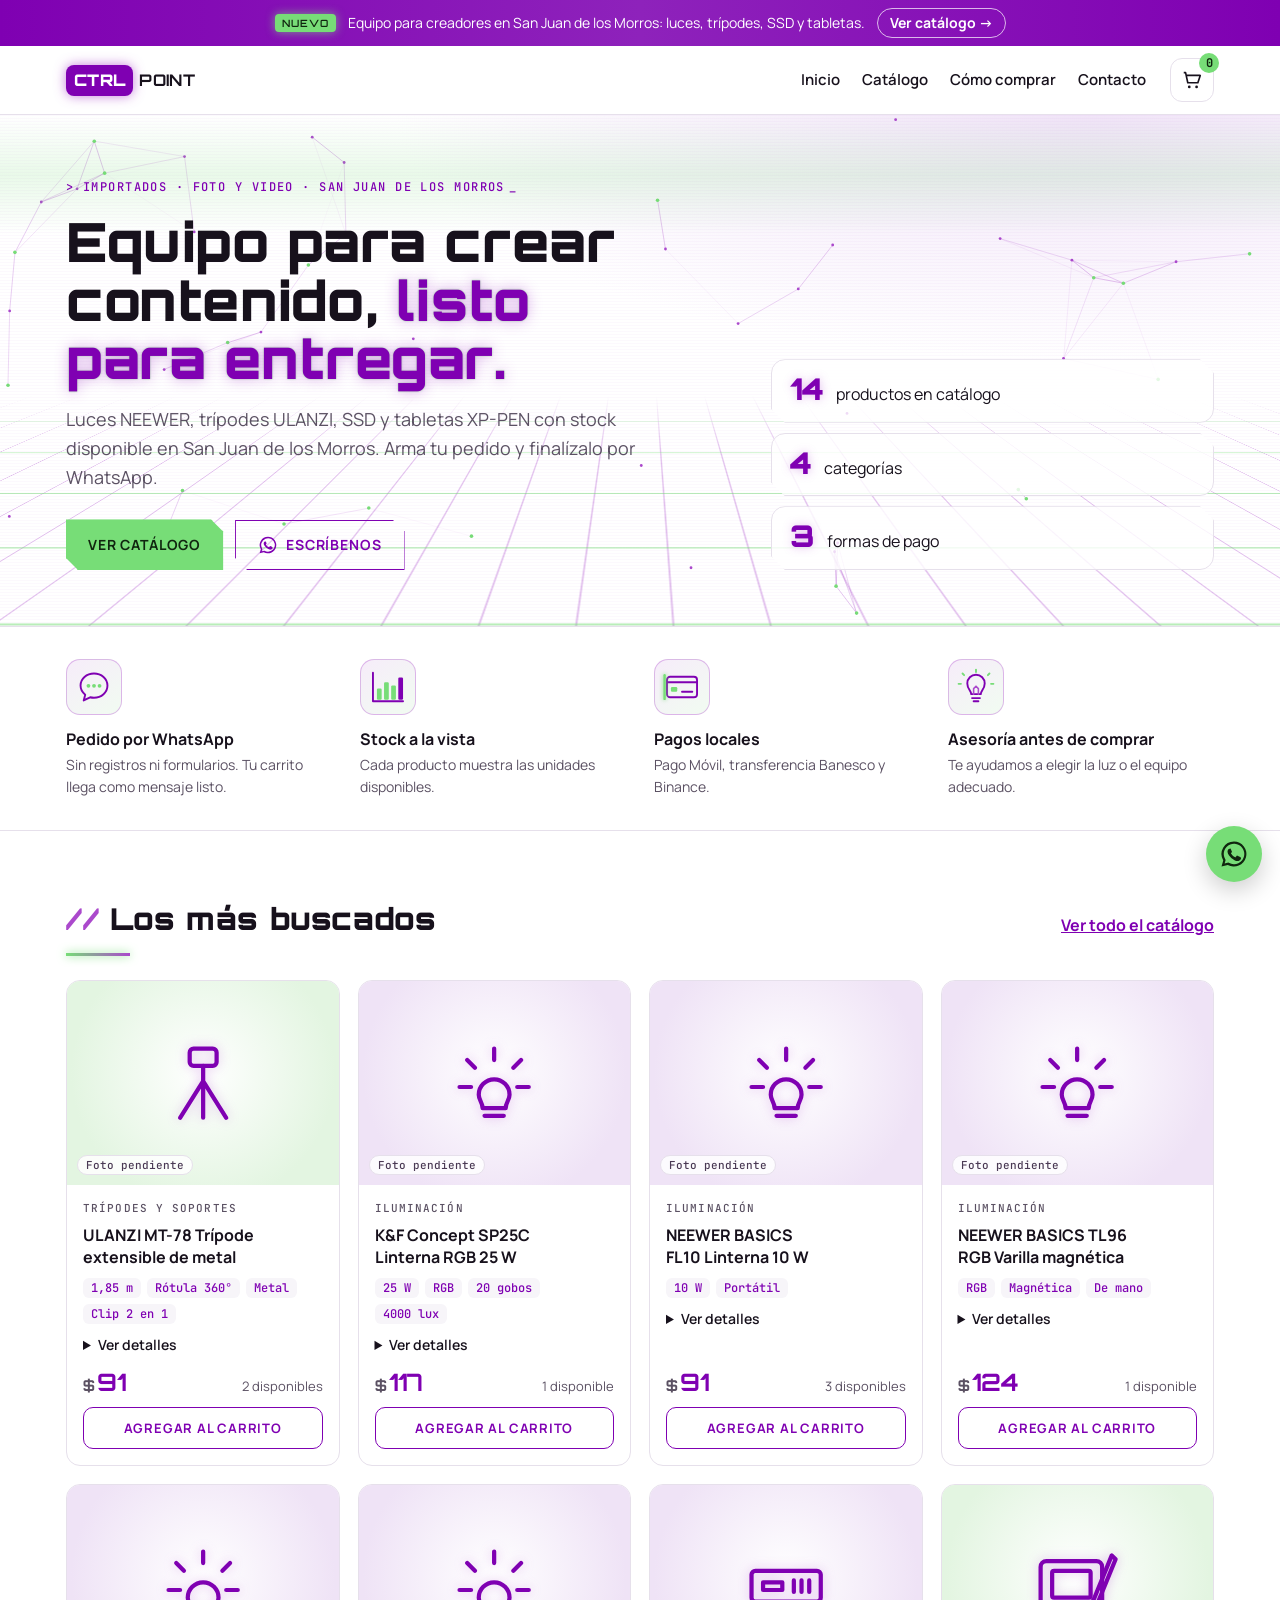
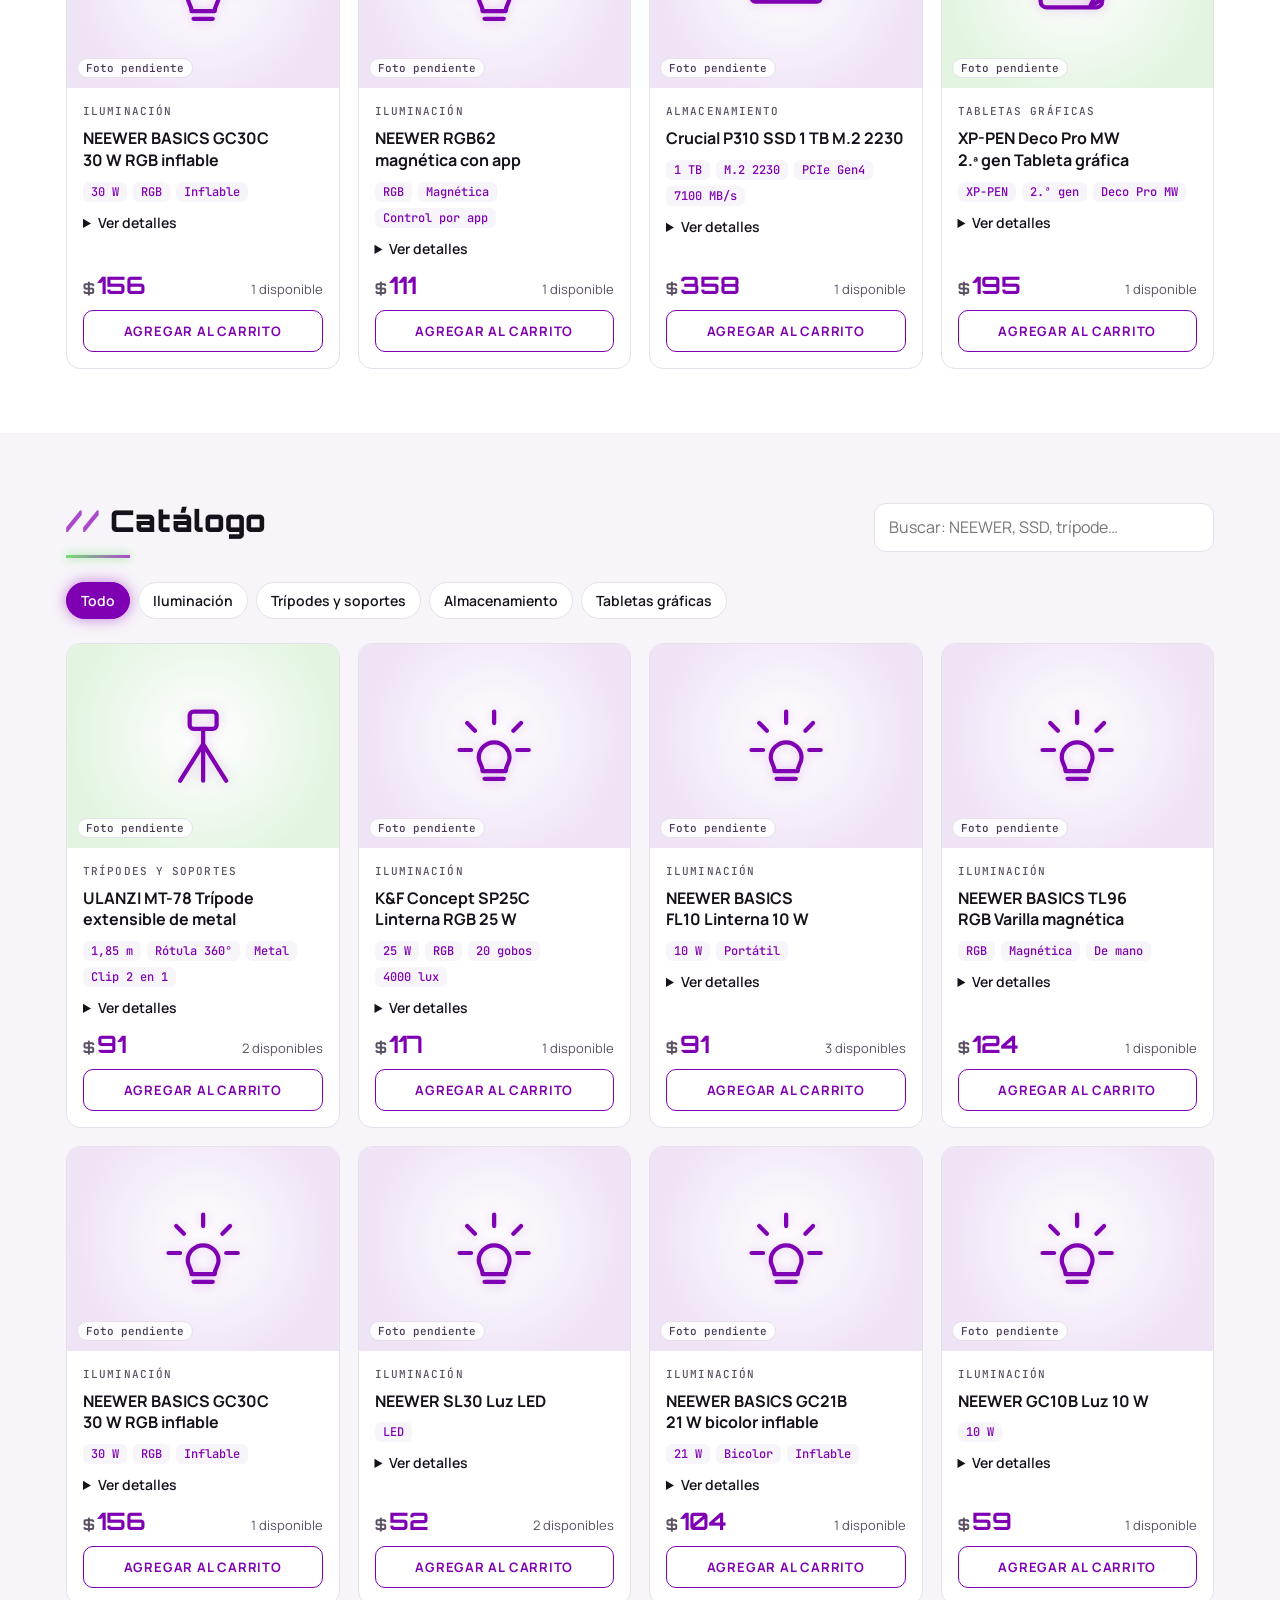
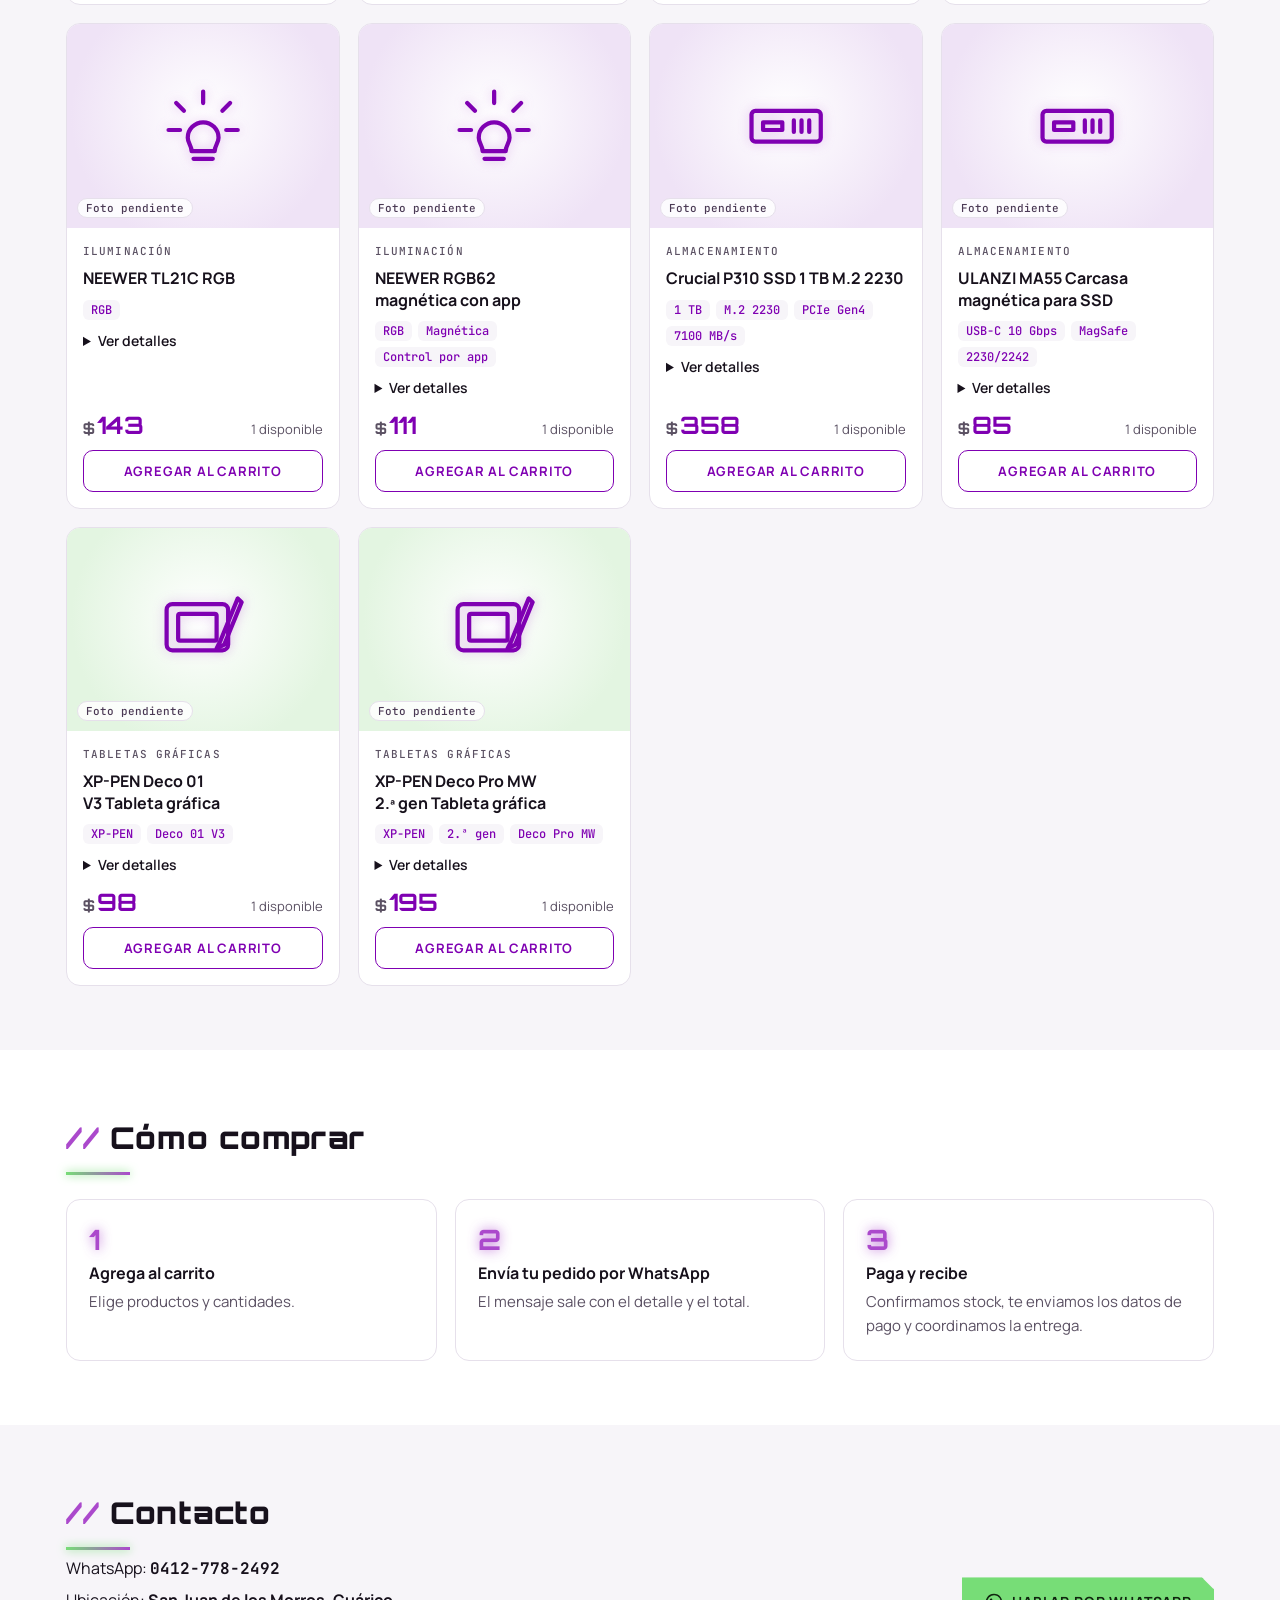
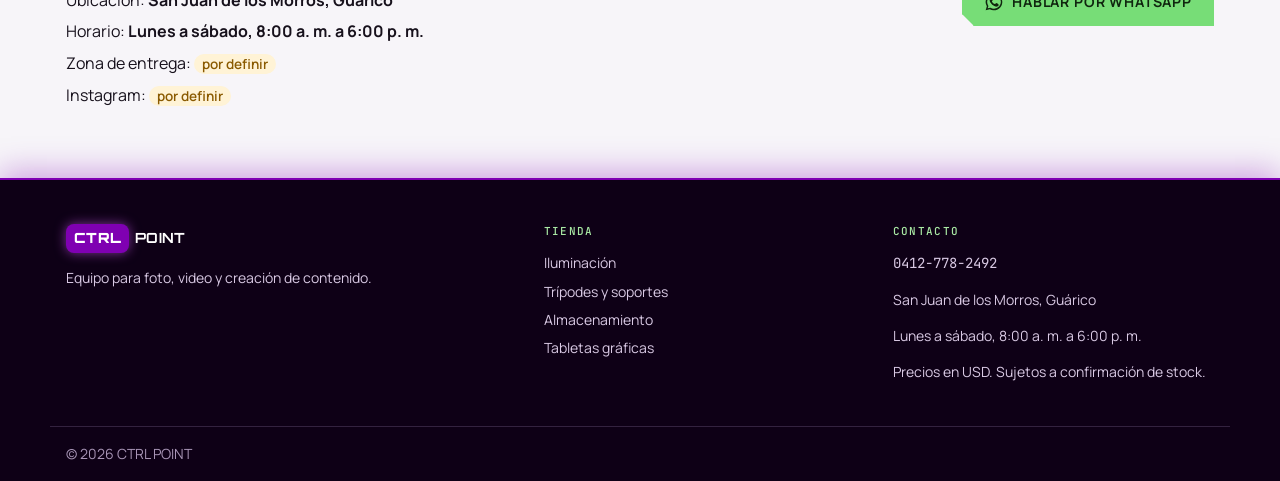
==== commit b03be5a8: "Agrega íconos animados en la sección de beneficios Co-Authored-By: Claude Opus 5.5 (1M context) <nor" ====
--- a/web/index.html
+++ b/web/index.html
@@ -51,10 +51,10 @@
 </div></section>
 
 <section class="benefits" aria-label="Beneficios"><div class="wrap ben-grid">
-  <div><h2>Pedido por WhatsApp</h2><p>Sin registros ni formularios. Tu carrito llega como mensaje listo.</p></div>
-  <div><h2>Stock a la vista</h2><p>Cada producto muestra las unidades disponibles.</p></div>
-  <div><h2>Pagos locales</h2><p>Pago Móvil, transferencia Banesco y Binance.</p></div>
-  <div><h2>Asesoría antes de comprar</h2><p>Te ayudamos a elegir la luz o el equipo adecuado.</p></div>
+  <div><span class="ben-ico" aria-hidden="true"><svg viewBox="0 0 48 48"><path class="ln" d="M24 7c-9.4 0-17 6.8-17 15.2 0 4.6 2.3 8.7 5.9 11.5L11 41l8.1-4c1.6.4 3.2.6 4.9.6 9.4 0 17-6.8 17-15.4S33.4 7 24 7z"/><circle class="dot d1" cx="17" cy="22.5" r="2.4"/><circle class="dot d2" cx="24" cy="22.5" r="2.4"/><circle class="dot d3" cx="31" cy="22.5" r="2.4"/></svg></span><h2>Pedido por WhatsApp</h2><p>Sin registros ni formularios. Tu carrito llega como mensaje listo.</p></div>
+  <div><span class="ben-ico" aria-hidden="true"><svg viewBox="0 0 48 48"><path class="ln" d="M5 42h38M5 6v36"/><rect class="bar b1" x="10" y="26" width="6" height="14" rx="1.5"/><rect class="bar b2" x="19" y="18" width="6" height="22" rx="1.5"/><rect class="bar b3" x="28" y="22" width="6" height="18" rx="1.5"/><rect class="bar b4" x="37" y="12" width="6" height="28" rx="1.5"/></svg></span><h2>Stock a la vista</h2><p>Cada producto muestra las unidades disponibles.</p></div>
+  <div><span class="ben-ico" aria-hidden="true"><svg viewBox="0 0 48 48"><rect class="ln" x="5" y="11" width="38" height="26" rx="4"/><path class="ln" d="M5 18h38"/><rect class="chip" x="10" y="24" width="8" height="6" rx="1.5"/><path class="ln" d="M24 30h13"/><path class="swipe" d="M2 9v30"/></svg></span><h2>Pagos locales</h2><p>Pago Móvil, transferencia Banesco y Binance.</p></div>
+  <div><span class="ben-ico" aria-hidden="true"><svg viewBox="0 0 48 48"><path class="ln" d="M18 33c0-4-5-6.5-5-13.5a11 11 0 0 1 22 0C35 26.5 30 29 30 33z"/><path class="ln" d="M19 38h10M21 42h6"/><path class="ray" d="M24 2v3M7 7l2 2M41 7l-2 2M2 20h3M43 20h3"/><path class="fil" d="M21 33v-7l3-3 3 3v7"/></svg></span><h2>Asesoría antes de comprar</h2><p>Te ayudamos a elegir la luz o el equipo adecuado.</p></div>
 </div></section>
 
 <section class="sec" id="destacados" aria-labelledby="h-dest"><div class="wrap">
--- a/web/styles.css
+++ b/web/styles.css
@@ -81,7 +81,6 @@
 .benefits { background: var(--surface); border-bottom: 1px solid var(--line) }
 .ben-grid { display: grid; grid-template-columns: repeat(4, minmax(0, 1fr)); gap: 28px; padding-block: 32px }
 .ben-grid h2 { font: 700 16px/1.3 var(--font-body); margin-bottom: 4px }
-.ben-grid h2::before { content: ""; display: block; width: 26px; height: 6px; border-radius: 3px; background: var(--green); margin-bottom: 12px }
 .ben-grid p { margin: 0; color: var(--muted); font-size: 14px }
 @media (max-width: 900px) { .ben-grid { grid-template-columns: repeat(2, minmax(0, 1fr)) } }
 
@@ -214,8 +213,6 @@
 .sec h2 { font-weight: 900; letter-spacing: .02em }
 .sec h2::before { content: "// "; color: var(--purple-3) }
 .sec h2::after { content: ""; display: block; width: 64px; height: 3px; margin-top: 10px; background: linear-gradient(90deg, var(--green), var(--purple-3)); box-shadow: 0 0 10px var(--green) }
-.ben-grid h2::before { box-shadow: 0 0 10px var(--green); animation: charge 2.4s ease-in-out infinite }
-@keyframes charge { 0%, 100% { width: 26px } 50% { width: 52px } }
 
 .card { position: relative; isolation: isolate; transition: transform .25s ease, box-shadow .25s ease; --mx: 50%; --my: 50% }
 .card::before { content: ""; position: absolute; inset: -1px; z-index: -1; border-radius: inherit; padding: 2px; opacity: 0; transition: opacity .25s;
@@ -245,6 +242,27 @@
 .foot { background: #0e0016; border-top: 2px solid var(--purple); box-shadow: 0 -6px 30px rgba(127,0,178,.35) }
 
 @media (prefers-reduced-motion: reduce) {
-  .hero-floor, .scan::after, .caret, .neon, .glitch::before, .glitch::after, .logo-mark, .card::before, .ben-grid h2::before, .wa-float, .hero-in { animation: none !important }
+  .hero-floor, .scan::after, .caret, .neon, .glitch::before, .glitch::after, .logo-mark, .card::before, .ben-ico, .ben-ico *, .wa-float, .hero-in { animation: none !important }
   .hero-fx { display: none }
 }
+
+/* Íconos de beneficios: SVG inline con trazo neón */
+.ben-ico { position: relative; display: grid; place-items: center; width: 56px; height: 56px; margin-bottom: 14px; border-radius: 14px; color: var(--p1, #7f00b2); background: linear-gradient(145deg, rgba(171,73,204,.10), rgba(119,221,119,.10)); border: 1px solid rgba(171,73,204,.35); box-shadow: 0 0 0 0 rgba(171,73,204,.0); animation: ico-glow 3s ease-in-out infinite; transition: transform .25s ease }
+.ben-grid > div:nth-child(2) .ben-ico { animation-delay: .4s } .ben-grid > div:nth-child(3) .ben-ico { animation-delay: .8s } .ben-grid > div:nth-child(4) .ben-ico { animation-delay: 1.2s }
+.ben-grid > div:hover .ben-ico { transform: translateY(-3px) rotate(-4deg) }
+.ben-ico svg { width: 38px; height: 38px; overflow: visible }
+.ben-ico .ln { fill: none; stroke: #7f00b2; stroke-width: 2.4; stroke-linecap: round; stroke-linejoin: round; stroke-dasharray: 160; stroke-dashoffset: 160; animation: ico-draw 1.4s ease-out forwards }
+.ben-ico .dot { fill: #77dd77; animation: ico-type 1.2s ease-in-out infinite } .ben-ico .d2 { animation-delay: .15s } .ben-ico .d3 { animation-delay: .3s }
+.ben-ico .bar { fill: #77dd77; transform-box: fill-box; transform-origin: bottom; animation: ico-eq 1.6s ease-in-out infinite } .ben-ico .b2 { animation-delay: .2s } .ben-ico .b3 { animation-delay: .4s } .ben-ico .b4 { animation-delay: .6s; fill: #7f00b2 }
+.ben-ico .chip { fill: #77dd77 }
+.ben-ico .swipe { stroke: #77dd77; stroke-width: 3; stroke-linecap: round; filter: drop-shadow(0 0 3px #77dd77); animation: ico-swipe 2.4s ease-in-out infinite }
+.ben-ico .ray { fill: none; stroke: #77dd77; stroke-width: 2.4; stroke-linecap: round; animation: ico-ray 2s ease-in-out infinite }
+.ben-ico .fil { fill: none; stroke: #ab49cc; stroke-width: 2; stroke-linecap: round; stroke-linejoin: round; animation: ico-fil 2s ease-in-out infinite }
+@keyframes ico-glow { 50% { box-shadow: 0 0 18px 2px rgba(171,73,204,.35), inset 0 0 10px rgba(119,221,119,.25) } }
+@keyframes ico-draw { to { stroke-dashoffset: 0 } }
+@keyframes ico-type { 0%, 60%, 100% { transform: translateY(0); opacity: .45 } 30% { transform: translateY(-3px); opacity: 1 } }
+@keyframes ico-eq { 0%, 100% { transform: scaleY(.35) } 50% { transform: scaleY(1) } }
+@keyframes ico-swipe { 0% { transform: translateX(0); opacity: 0 } 15% { opacity: 1 } 70% { transform: translateX(44px); opacity: 1 } 100% { transform: translateX(44px); opacity: 0 } }
+@keyframes ico-ray { 0%, 100% { opacity: .45 } 50% { opacity: 1 } }
+@keyframes ico-fil { 0%, 100% { stroke: #ab49cc } 50% { stroke: #77dd77; filter: drop-shadow(0 0 3px #77dd77) } }
+@media (prefers-reduced-motion: reduce) { .ben-ico .ln { stroke-dashoffset: 0 } .ben-ico .swipe { opacity: 0 } }
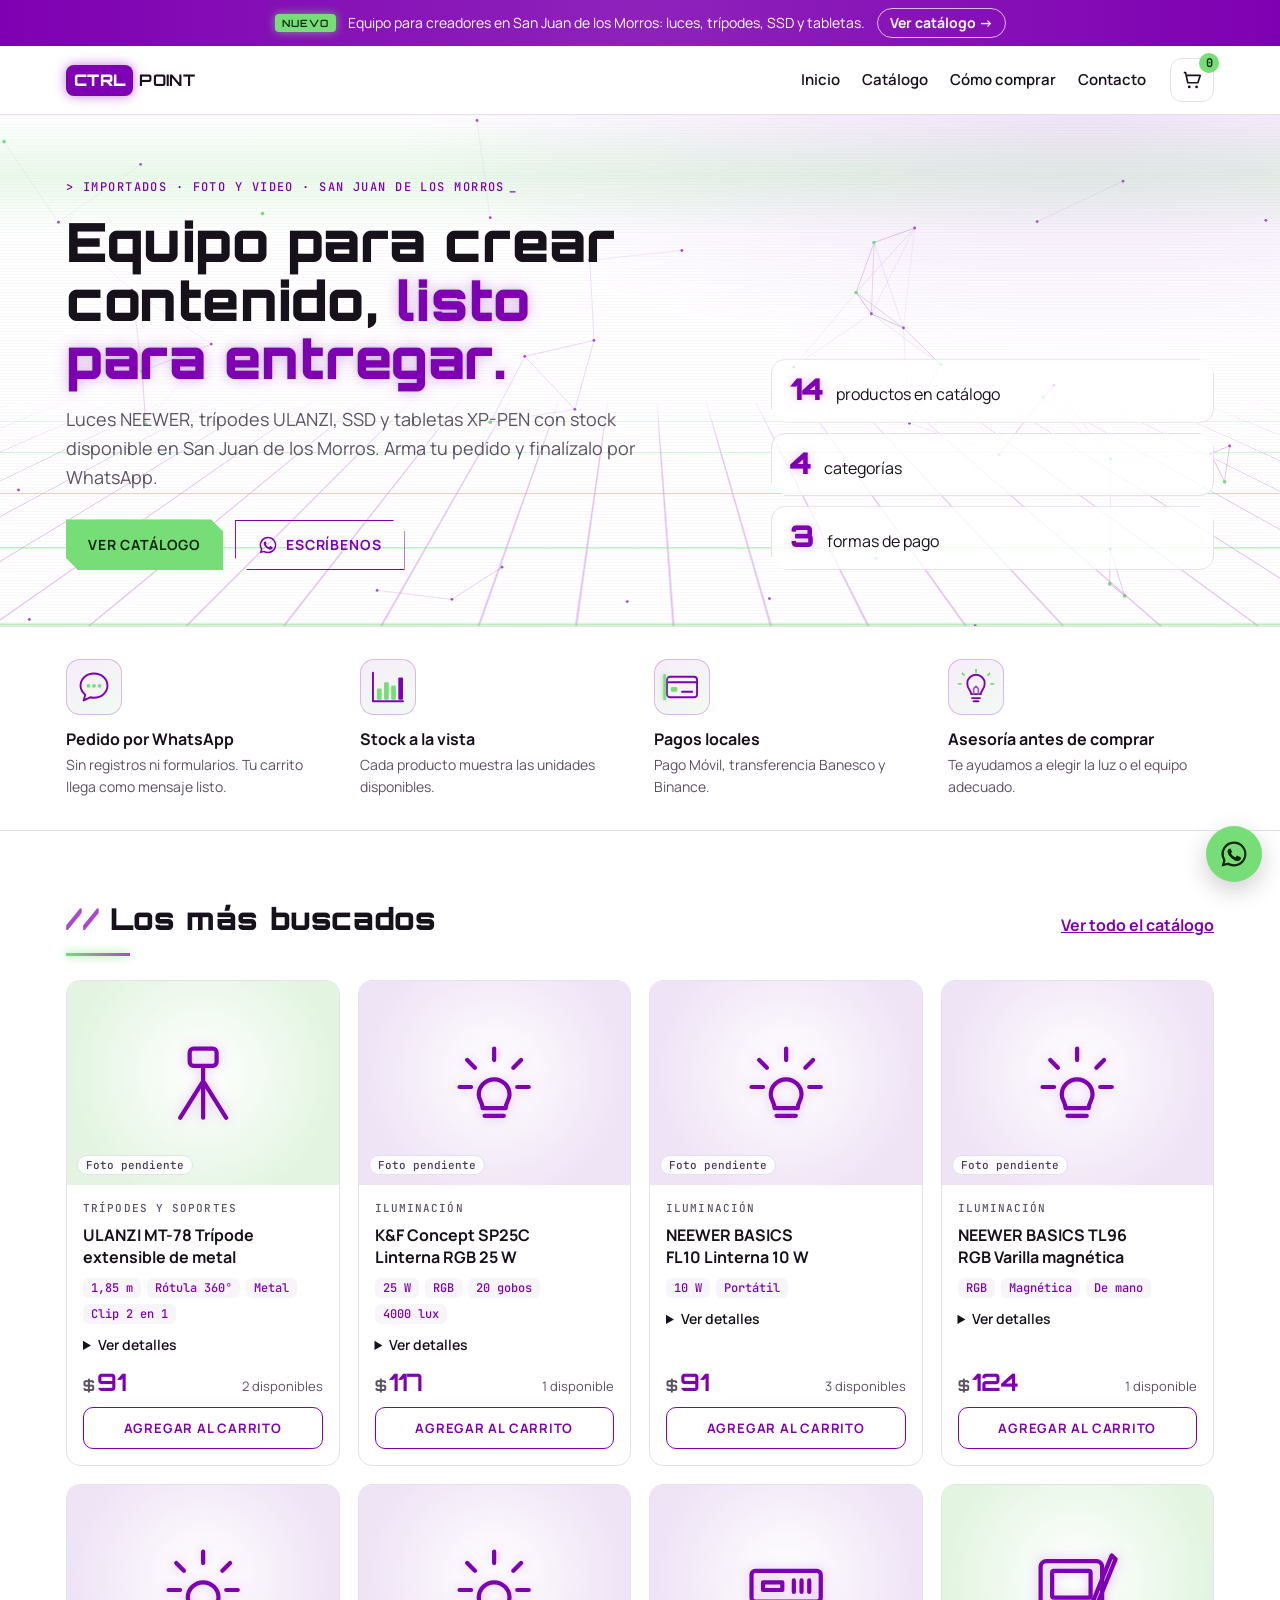
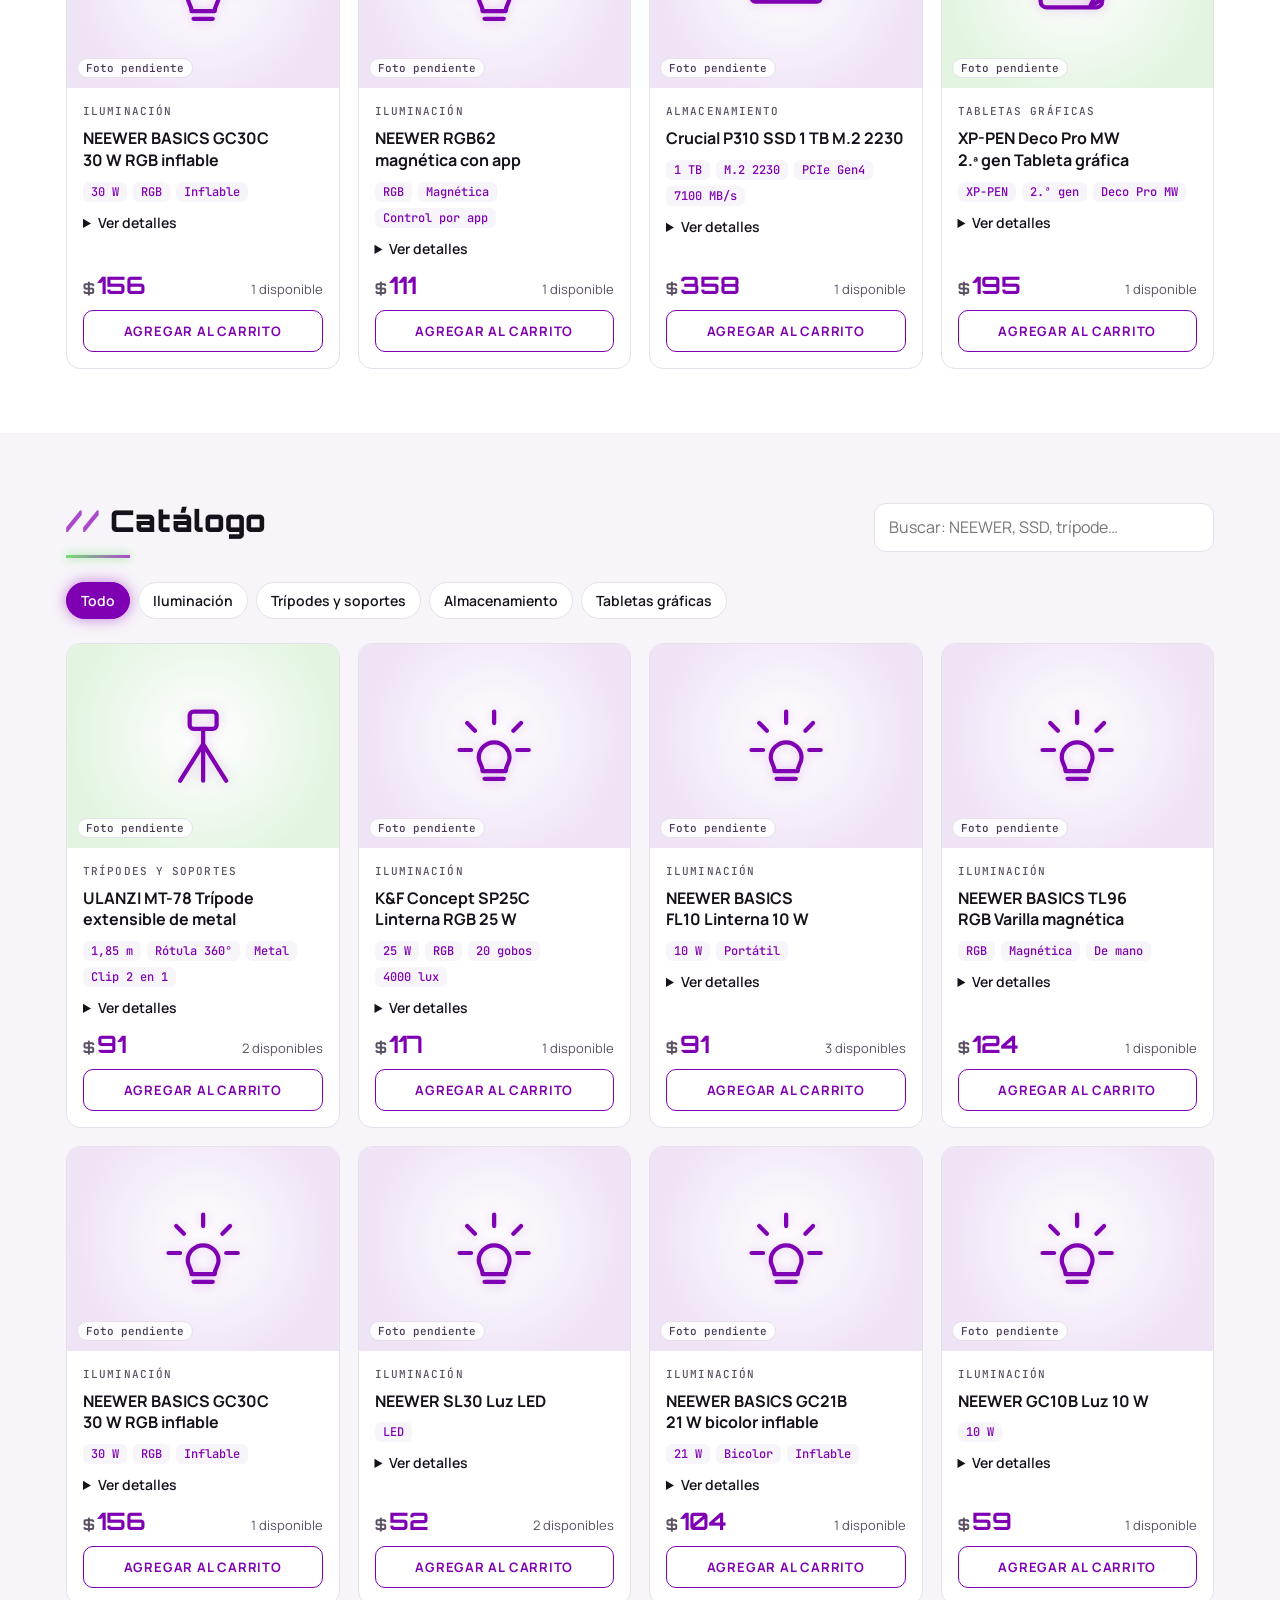
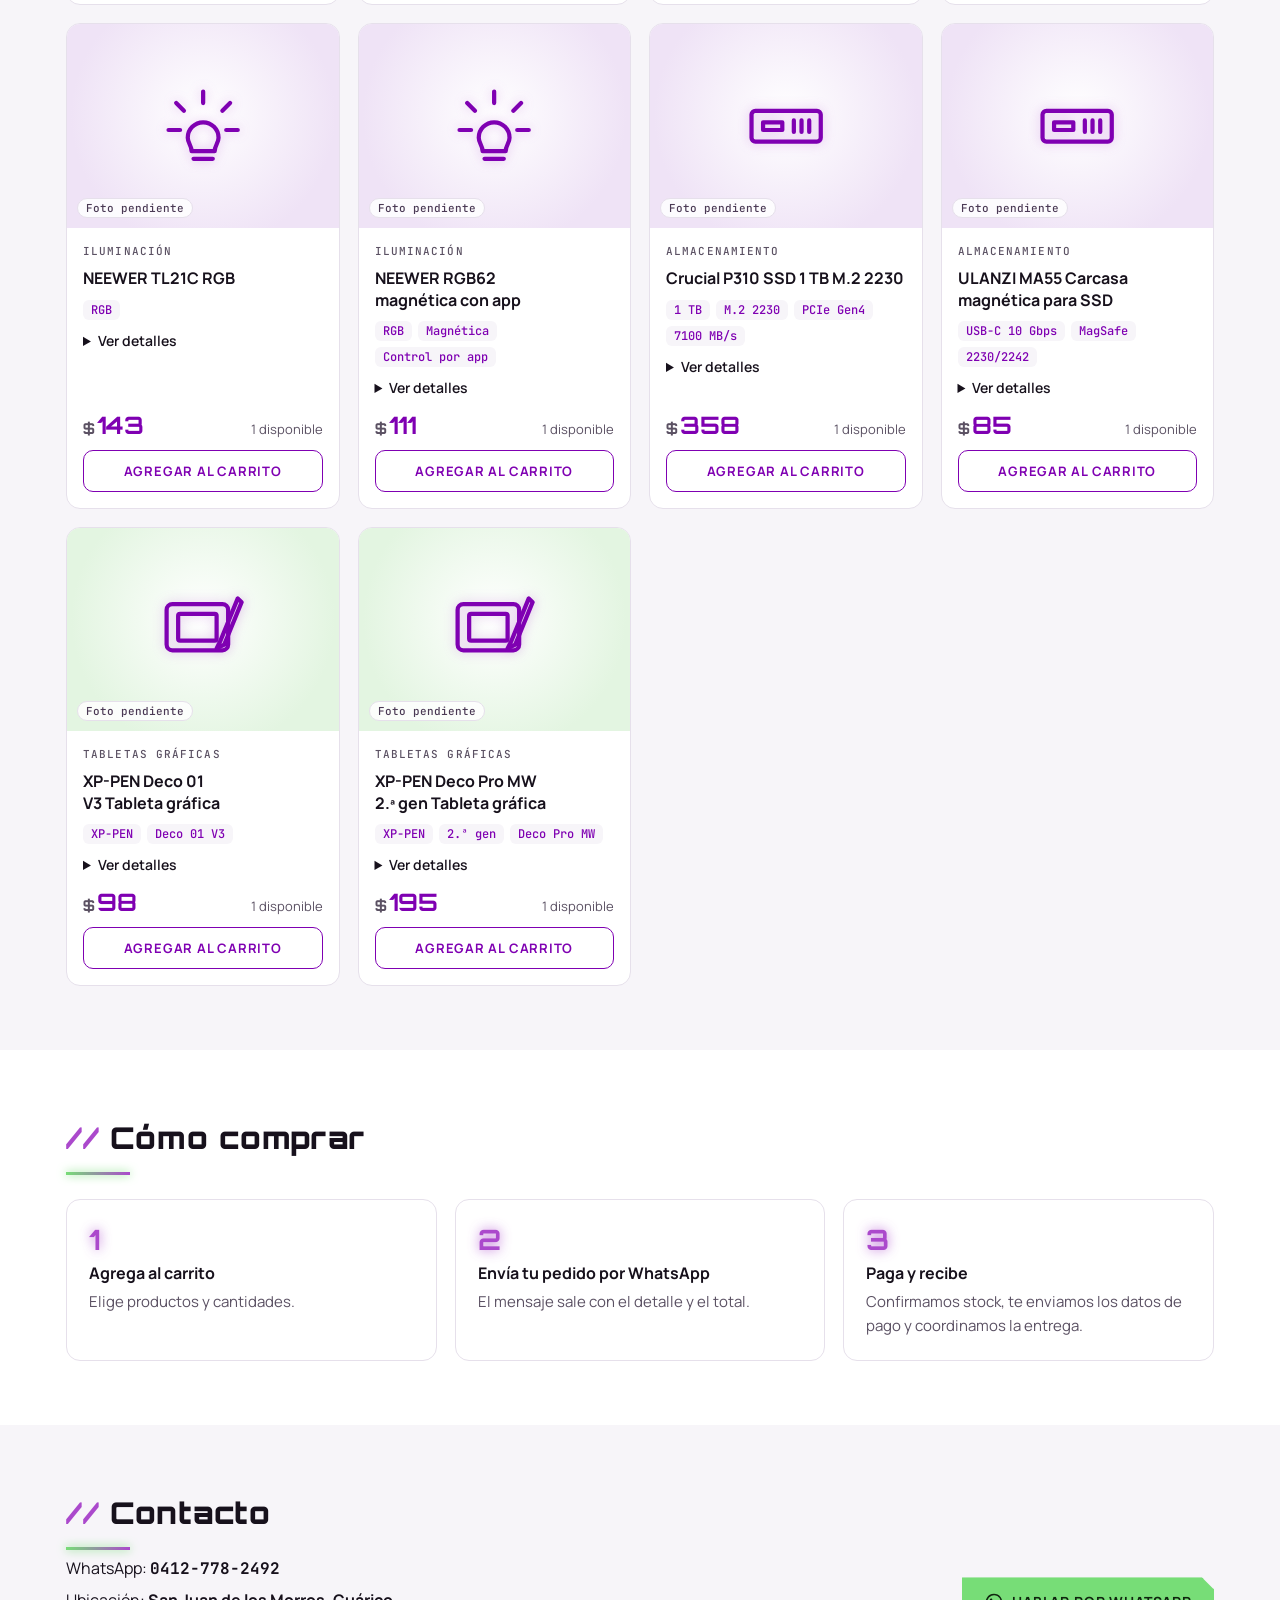
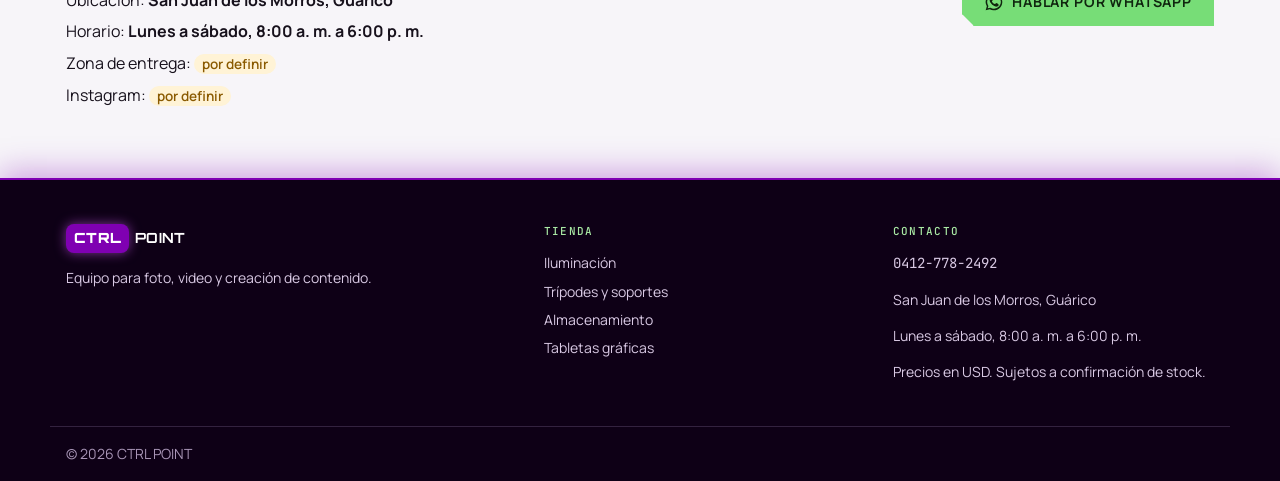
==== commit 5be40ddb: "Agrega método de envío al carrito (retiro o envío nacional con ciudad) Co-Authored-By: Claude Opus 5" ====
--- a/web/index.html
+++ b/web/index.html
@@ -413,7 +413,15 @@
   <p class="empty" id="cart-empty">Tu carrito está vacío.</p>
   <div class="drawer-foot">
     <label for="c-name">Tu nombre (opcional)</label><input id="c-name" type="text" maxlength="60" autocomplete="name">
-    <label for="c-zone">Zona de entrega (opcional)</label><input id="c-zone" type="text" maxlength="80" autocomplete="address-level2">
+    <fieldset class="ship"><legend>Método de envío</legend>
+      <label class="opt"><input type="radio" name="ship" value="retiro" checked><span>Retiro en tienda<small>San Juan de los Morros · lun a sáb 8am–6pm</small></span></label>
+      <label class="opt"><input type="radio" name="ship" value="nacional"><span>Envío nacional<small>A todo el país por Zoom, MRW o Tealca</small></span></label>
+    </fieldset>
+    <div class="ship-extra" id="ship-extra" hidden>
+      <label for="c-city">Ciudad de destino</label><input id="c-city" type="text" maxlength="60" autocomplete="address-level2" placeholder="Ej.: Valencia, Carabobo">
+      <label for="c-courier">Empresa de envío</label><select id="c-courier"><option>Zoom</option><option>MRW</option><option>Tealca</option><option value="">Me da igual</option></select>
+      <p class="hint" id="city-hint">Escribe la ciudad para finalizar el pedido.</p>
+    </div>
     <p class="total"><span>Total</span><strong id="total">$0</strong></p>
     <a class="btn btn-wa btn-block" id="checkout" href="https://wa.me/584127782492" target="_blank" rel="noopener" aria-disabled="true"><svg viewBox="0 0 24 24" aria-hidden="true"><path fill="currentColor" d="M12 2a10 10 0 0 0-8.6 15.1L2 22l5-1.3A10 10 0 1 0 12 2zm0 18.2a8.2 8.2 0 0 1-4.2-1.2l-.3-.2-3 .8.8-2.9-.2-.3A8.2 8.2 0 1 1 12 20.2zm4.5-6.1c-.2-.1-1.5-.7-1.7-.8s-.4-.1-.6.1-.7.8-.8 1-.3.2-.5.1a6.7 6.7 0 0 1-3.3-2.9c-.3-.4.3-.4.7-1.3a.5.5 0 0 0 0-.4l-.8-1.8c-.2-.5-.4-.4-.6-.4h-.5a1 1 0 0 0-.7.3 3 3 0 0 0-.9 2.2 5.2 5.2 0 0 0 1.1 2.7 11.8 11.8 0 0 0 4.5 4c1.7.7 2.3.8 3.2.6a2.7 2.7 0 0 0 1.8-1.3 2.2 2.2 0 0 0 .2-1.3c-.1-.1-.3-.2-.5-.3z"/></svg>Finalizar por WhatsApp</a>
     <p class="note">Se abrirá WhatsApp con tu pedido. Los datos de pago se envían solo por ese chat.</p>
--- a/web/styles.css
+++ b/web/styles.css
@@ -159,7 +159,7 @@
 .rm { border: 0; background: none; color: var(--muted); text-decoration: underline; cursor: pointer; font-size: 13px; justify-self: end }
 .drawer-foot { display: flex; flex-direction: column; gap: 6px; padding: 16px 20px 20px; border-top: 1px solid var(--line) }
 .drawer-foot label { font-size: 13px; font-weight: 600 }
-.drawer-foot input { padding: 10px 12px; border-radius: 10px; border: 1px solid var(--line); background: var(--bg); color: var(--fg); font: inherit; margin-bottom: 6px }
+.drawer-foot input[type=text], .drawer-foot select { padding: 10px 12px; border-radius: 10px; border: 1px solid var(--line); background: var(--bg); color: var(--fg); font: inherit; margin-bottom: 6px }
 .total { display: flex; justify-content: space-between; align-items: baseline; margin: 6px 0 10px }
 .total strong { font: 700 24px var(--font-display); font-variant-numeric: tabular-nums }
 .btn[aria-disabled="true"] { opacity: .5; pointer-events: none }
@@ -266,3 +266,15 @@
 @keyframes ico-ray { 0%, 100% { opacity: .45 } 50% { opacity: 1 } }
 @keyframes ico-fil { 0%, 100% { stroke: #ab49cc } 50% { stroke: #77dd77; filter: drop-shadow(0 0 3px #77dd77) } }
 @media (prefers-reduced-motion: reduce) { .ben-ico .ln { stroke-dashoffset: 0 } .ben-ico .swipe { opacity: 0 } }
+
+/* Método de envío en el carrito */
+.ship { border: 0; padding: 0; margin: 6px 0 4px; display: grid; gap: 8px }
+.ship legend { font-size: 13px; font-weight: 600; margin-bottom: 6px }
+.ship .opt { display: flex; gap: 10px; align-items: flex-start; padding: 10px 12px; border: 1px solid var(--line); border-radius: 12px; cursor: pointer; transition: border-color .2s, box-shadow .2s }
+.ship .opt input { accent-color: #7f00b2; margin-top: 3px }
+.ship .opt span { display: grid; font-size: 14px; font-weight: 600 }
+.ship .opt small { font-weight: 400; color: var(--muted); font-size: 12px }
+.ship .opt:has(input:checked) { border-color: #ab49cc; box-shadow: 0 0 0 3px rgba(171,73,204,.15) }
+.ship-extra { display: grid; gap: 4px; margin-top: 6px }
+.ship-extra[hidden] { display: none }
+.ship-extra .hint { margin: 0; font-size: 12px; color: #7f00b2 }
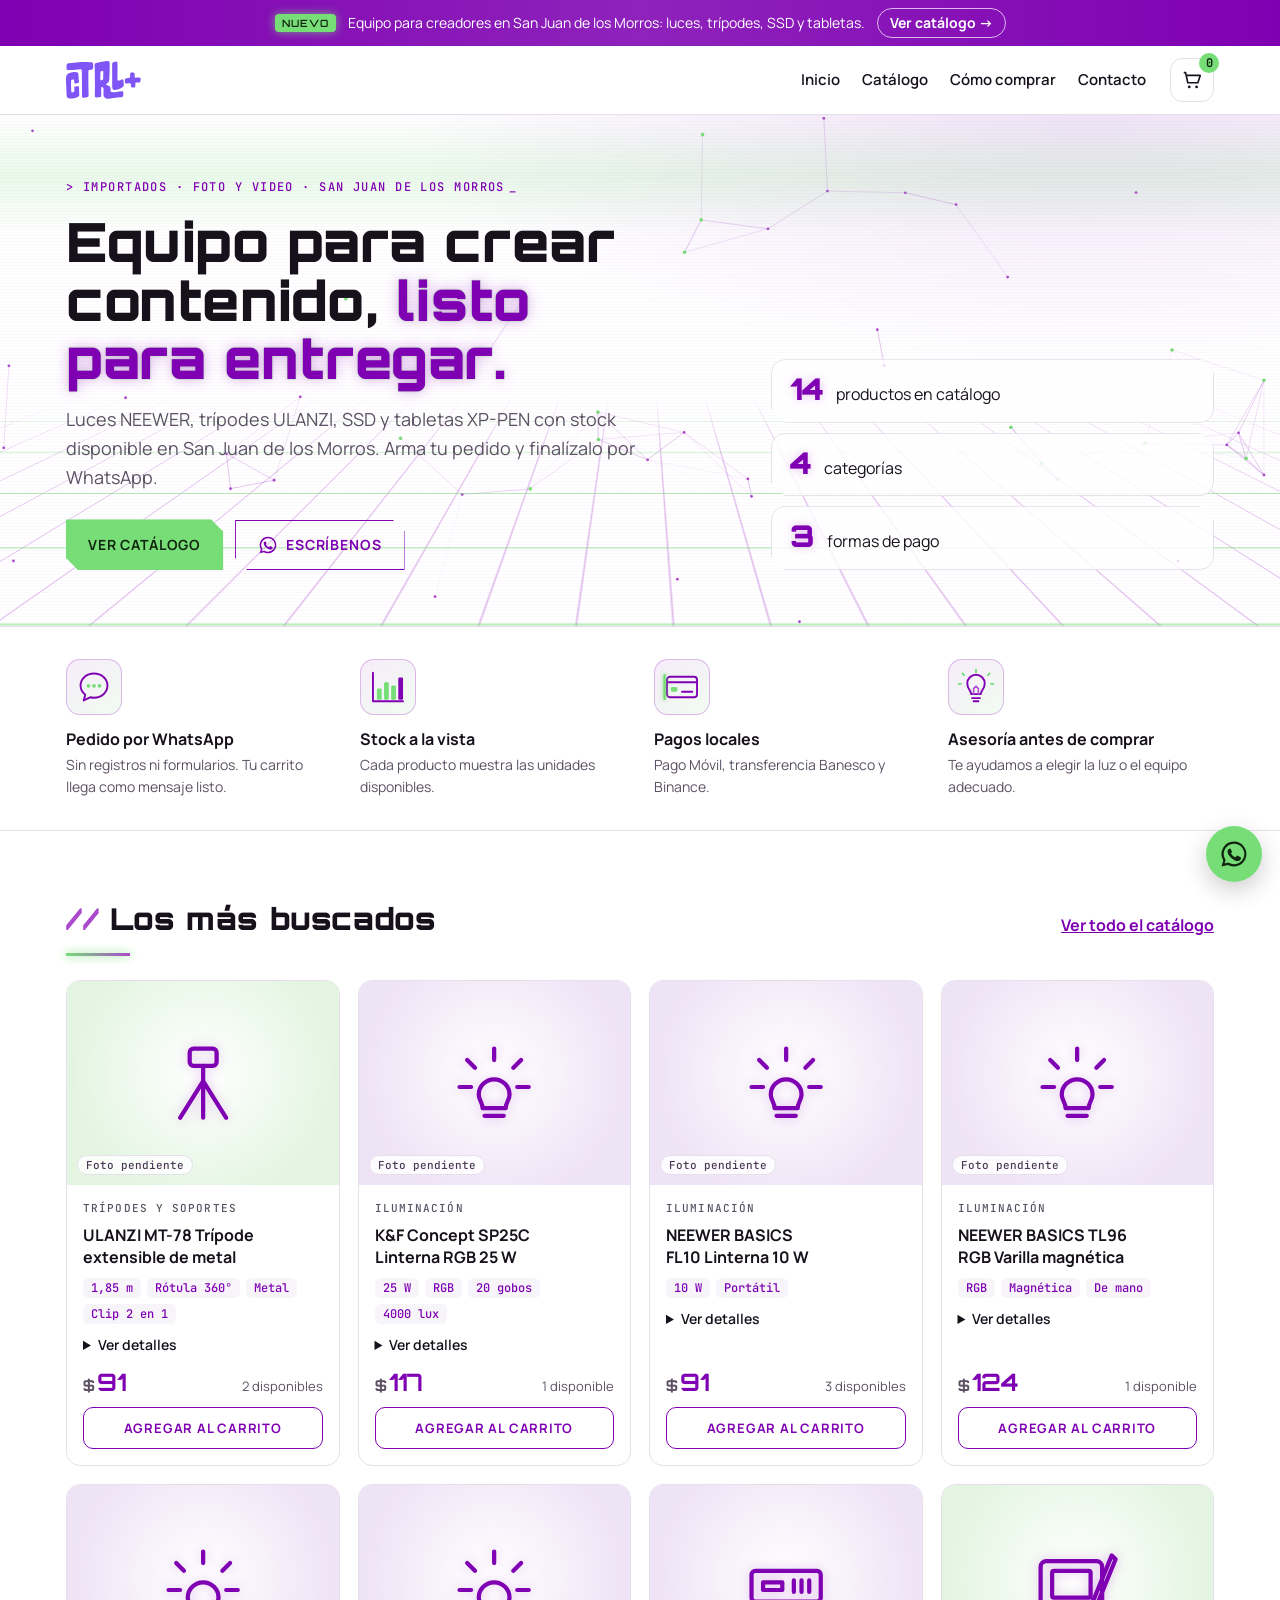
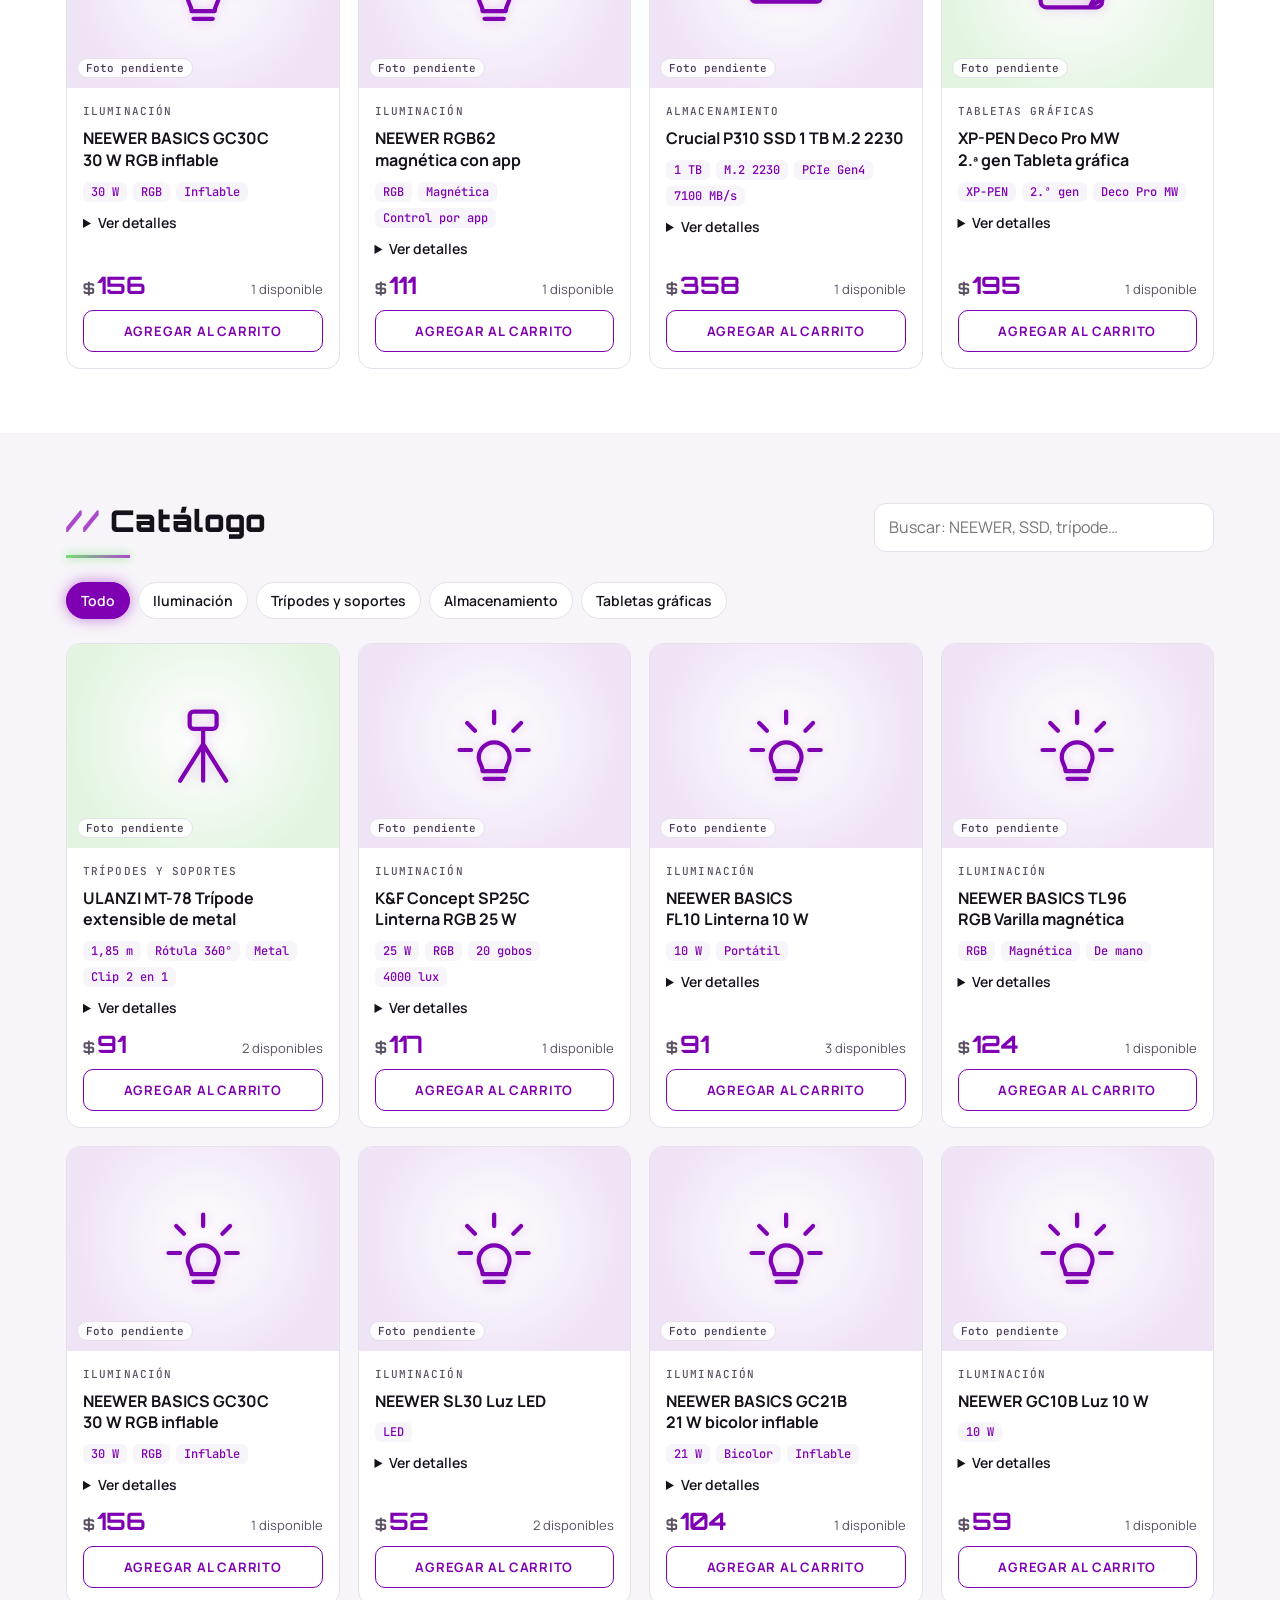
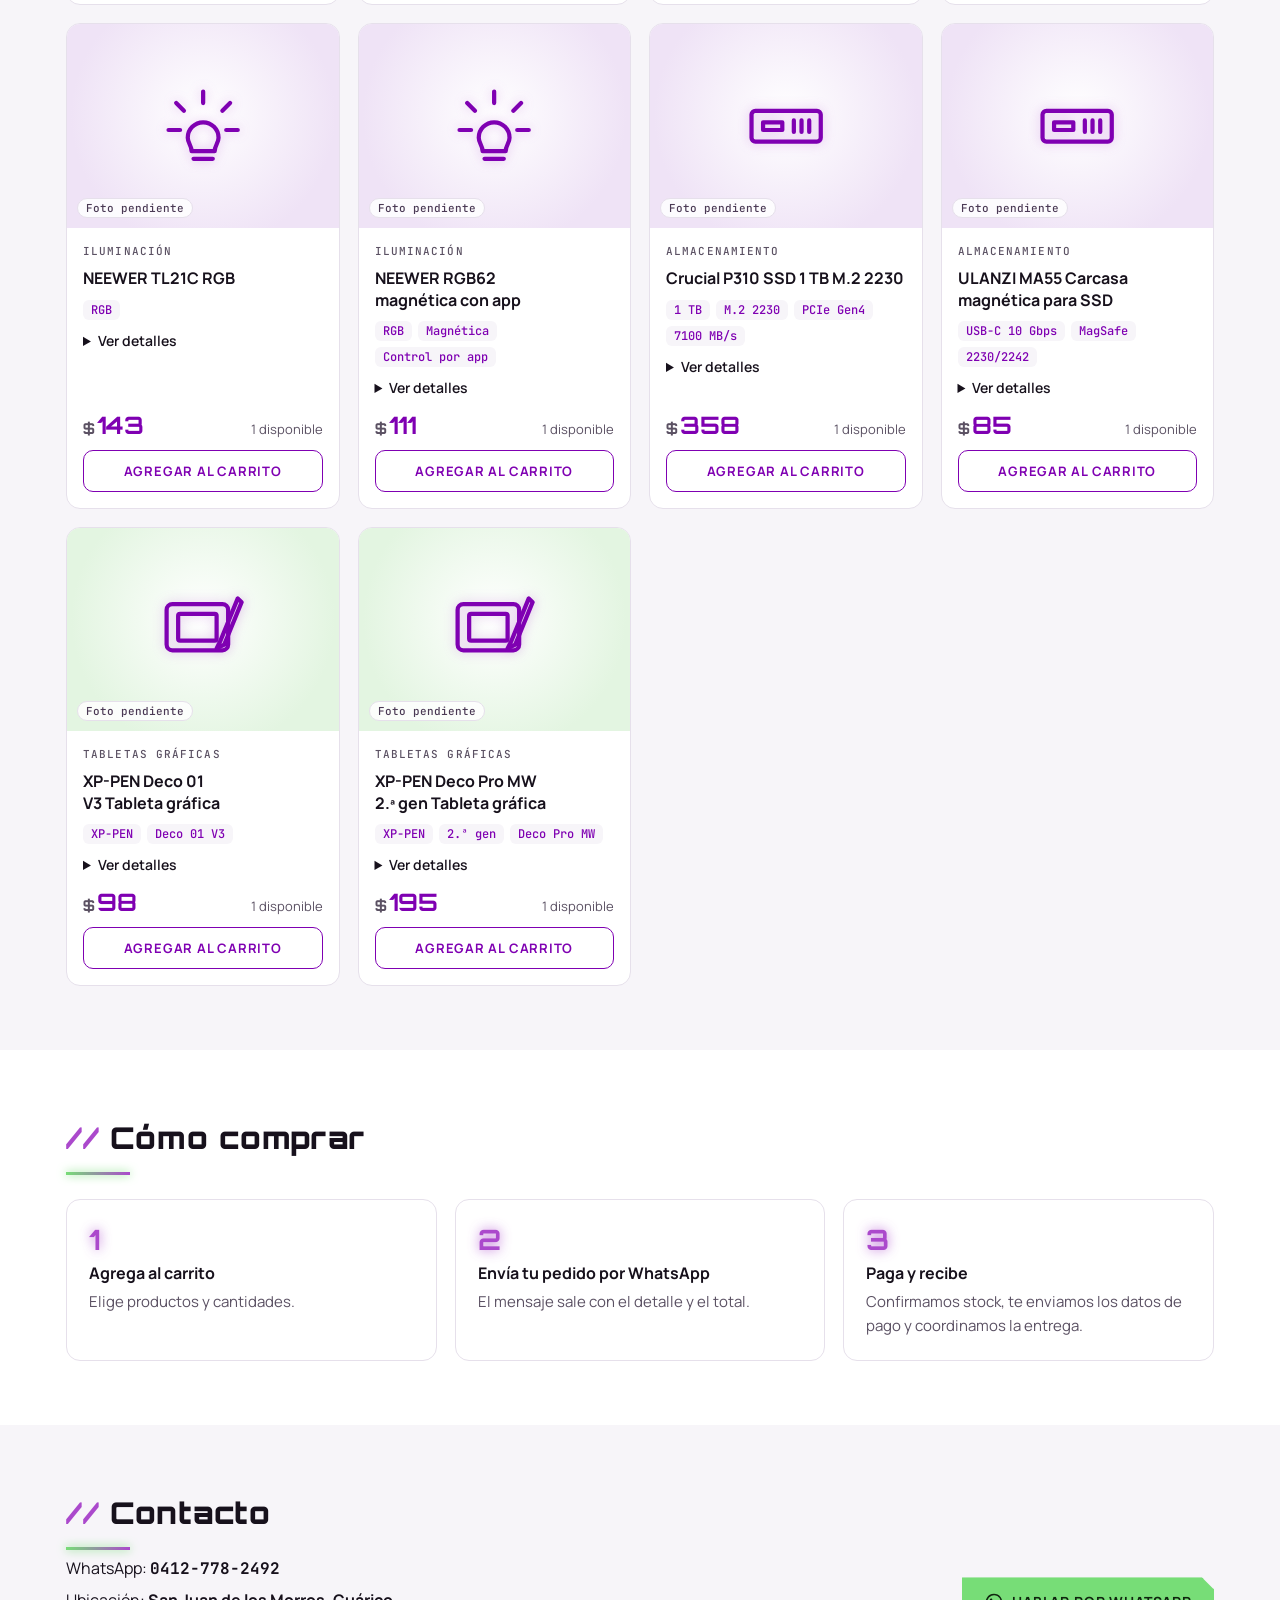
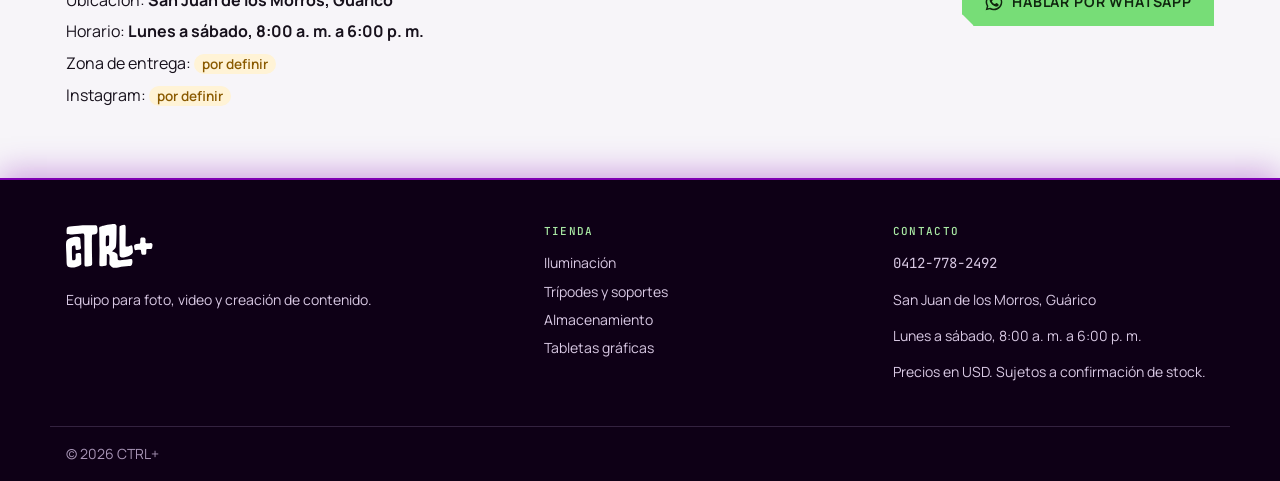
==== commit 300c8014: "Cambia la marca a CTRL+ con el nuevo logo Logo vectorizado a SVG (4 KB) en cabecera, pie y favicon; " ====
--- a/web/index.html
+++ b/web/index.html
@@ -3,23 +3,27 @@
 <head>
 <meta charset="utf-8">
 <meta name="viewport" content="width=device-width, initial-scale=1, viewport-fit=cover">
-<title>CTRL POINT | Equipo de foto y video en San Juan de los Morros</title>
+<title>CTRL+ | Equipo de foto y video en San Juan de los Morros</title>
 <meta name="description" content="Luces NEEWER, trípodes ULANZI, SSD Crucial y tabletas XP-PEN en San Juan de los Morros, Guárico. Arma tu carrito y haz tu pedido por WhatsApp. Pago Móvil, transferencia y Binance.">
 <link rel="canonical" href="https://www.tudominio.com/">
 <meta name="robots" content="index, follow">
 <meta name="theme-color" content="#7f00b2">
 <meta property="og:type" content="website">
 <meta property="og:locale" content="es_VE">
-<meta property="og:site_name" content="CTRL POINT">
-<meta property="og:title" content="CTRL POINT | Equipo de foto y video en San Juan de los Morros">
+<meta property="og:site_name" content="CTRL+">
+<meta property="og:title" content="CTRL+ | Equipo de foto y video en San Juan de los Morros">
 <meta property="og:description" content="Luces NEEWER, trípodes ULANZI, SSD Crucial y tabletas XP-PEN en San Juan de los Morros, Guárico. Arma tu carrito y haz tu pedido por WhatsApp. Pago Móvil, transferencia y Binance.">
 <meta property="og:url" content="https://www.tudominio.com/">
-<meta property="og:image" content="https://www.tudominio.com/og.jpg">
+<meta property="og:image" content="https://www.tudominio.com/og.png">
+<meta property="og:image:width" content="1200">
+<meta property="og:image:height" content="630">
+<meta property="og:image:alt" content="Logo de CTRL+">
 <meta name="twitter:card" content="summary_large_image">
 <link rel="icon" href="favicon.svg" type="image/svg+xml">
+<link rel="apple-touch-icon" href="apple-touch-icon.png">
 <link rel="preconnect" href="https://fonts.googleapis.com"><link rel="preconnect" href="https://fonts.gstatic.com" crossorigin><link rel="stylesheet" href="https://fonts.googleapis.com/css2?family=Orbitron:wght@600;800;900&family=Manrope:wght@400;600;700&family=JetBrains+Mono:wght@500&display=swap">
 <link rel="stylesheet" href="styles.css">
-<script type="application/ld+json">{"@context": "https://schema.org", "@graph": [{"@type": "Store", "name": "CTRL POINT", "url": "https://www.tudominio.com/", "telephone": "+58 412-778-2492", "address": {"@type": "PostalAddress", "addressLocality": "San Juan de los Morros", "addressRegion": "Guárico", "addressCountry": "VE"}, "openingHoursSpecification": [{"@type": "OpeningHoursSpecification", "dayOfWeek": ["Monday", "Tuesday", "Wednesday", "Thursday", "Friday", "Saturday"], "opens": "08:00", "closes": "18:00"}], "priceRange": "$$", "currenciesAccepted": "USD, VES", "paymentAccepted": "Pago Móvil, transferencia bancaria, Binance", "areaServed": "VE"}, {"@type": "ItemList", "name": "Catálogo", "itemListElement": [{"@type": "ListItem", "position": 1, "item": {"@type": "Product", "name": "ULANZI MT-78 Trípode extensible de metal", "description": "Trípode y selfie stick de metal de 72,83 in con cabeza de bola 360°, clip para teléfono 2 en 1 y doble zapata fría. Compatible con iPhone, Sony y Canon. Ligero para viajes y vlog.", "category": "Trípodes y soportes", "url": "https://www.tudominio.com/#ulanzi-mt-78-tripode", "offers": {"@type": "Offer", "price": "91.00", "priceCurrency": "USD", "availability": "https://schema.org/InStock"}}}, {"@type": "ListItem", "position": 2, "item": {"@type": "Product", "name": "K&F Concept SP25C Linterna RGB 25 W", "description": "Linterna de fotografía RGB con 20 gobos y 4 colores, proyector con zoom y batería de 9000 mAh. 4000 lux para retrato, video y creación de contenido. Color plata.", "category": "Iluminación", "url": "https://www.tudominio.com/#kf-concept-sp25c", "offers": {"@type": "Offer", "price": "117.00", "priceCurrency": "USD", "availability": "https://schema.org/InStock"}}}, {"@type": "ListItem", "position": 3, "item": {"@type": "Product", "name": "NEEWER BASICS FL10 Linterna 10 W", "description": "Linterna portátil de fotografía de 10 W.", "category": "Iluminación", "url": "https://www.tudominio.com/#neewer-fl10", "offers": {"@type": "Offer", "price": "91.00", "priceCurrency": "USD", "availability": "https://schema.org/InStock"}}}, {"@type": "ListItem", "position": 4, "item": {"@type": "Product", "name": "NEEWER BASICS TL96 RGB Varilla magnética", "description": "Varilla de luz RGB magnética de mano.", "category": "Iluminación", "url": "https://www.tudominio.com/#neewer-tl96-rgb", "offers": {"@type": "Offer", "price": "124.00", "priceCurrency": "USD", "availability": "https://schema.org/InStock"}}}, {"@type": "ListItem", "position": 5, "item": {"@type": "Product", "name": "NEEWER BASICS GC30C 30 W RGB inflable", "description": "Luz de relleno LED RGB de mano, inflable, de 30 W.", "category": "Iluminación", "url": "https://www.tudominio.com/#neewer-gc30c", "offers": {"@type": "Offer", "price": "156.00", "priceCurrency": "USD", "availability": "https://schema.org/InStock"}}}, {"@type": "ListItem", "position": 6, "item": {"@type": "Product", "name": "NEEWER SL30 Luz LED", "description": "Luz LED NEEWER SL30.", "category": "Iluminación", "url": "https://www.tudominio.com/#neewer-sl30", "offers": {"@type": "Offer", "price": "52.00", "priceCurrency": "USD", "availability": "https://schema.org/InStock"}}}, {"@type": "ListItem", "position": 7, "item": {"@type": "Product", "name": "NEEWER BASICS GC21B 21 W bicolor inflable", "description": "Luz de relleno LED inflable portátil bicolor de 21 W.", "category": "Iluminación", "url": "https://www.tudominio.com/#neewer-gc21b", "offers": {"@type": "Offer", "price": "104.00", "priceCurrency": "USD", "availability": "https://schema.org/InStock"}}}, {"@type": "ListItem", "position": 8, "item": {"@type": "Product", "name": "NEEWER GC10B Luz 10 W", "description": "Luz NEEWER GC10B de 10 W.", "category": "Iluminación", "url": "https://www.tudominio.com/#neewer-gc10b", "offers": {"@type": "Offer", "price": "59.00", "priceCurrency": "USD", "availability": "https://schema.org/InStock"}}}, {"@type": "ListItem", "position": 9, "item": {"@type": "Product", "name": "NEEWER TL21C RGB", "description": "Luz NEEWER TL21C RGB.", "category": "Iluminación", "url": "https://www.tudominio.com/#neewer-tl21c-rgb", "offers": {"@type": "Offer", "price": "143.00", "priceCurrency": "USD", "availability": "https://schema.org/InStock"}}}, {"@type": "ListItem", "position": 10, "item": {"@type": "Product", "name": "NEEWER RGB62 magnética con app", "description": "Luz RGB magnética NEEWER RGB62 con control desde app.", "category": "Iluminación", "url": "https://www.tudominio.com/#neewer-rgb62", "offers": {"@type": "Offer", "price": "111.00", "priceCurrency": "USD", "availability": "https://schema.org/InStock"}}}, {"@type": "ListItem", "position": 11, "item": {"@type": "Product", "name": "Crucial P310 SSD 1 TB M.2 2230", "description": "SSD NVMe PCIe Gen4 de hasta 7.100 MB/s. Ideal para Steam Deck, ASUS ROG Ally, MSI Claw, Mini PC y ultrabooks (CT1000P310SSD2).", "category": "Almacenamiento", "url": "https://www.tudominio.com/#crucial-p310-1tb", "offers": {"@type": "Offer", "price": "358.00", "priceCurrency": "USD", "availability": "https://schema.org/InStock"}}}, {"@type": "ListItem", "position": 12, "item": {"@type": "Product", "name": "ULANZI MA55 Carcasa magnética para SSD", "description": "Carcasa externa M.2 NVMe con MagSafe, USB 3.2 Gen 2 tipo C (10 Gbps). Compatible con SSD 2230/2242 y iPhone 16 y 17.", "category": "Almacenamiento", "url": "https://www.tudominio.com/#ulanzi-ma55-carcasa-ssd", "offers": {"@type": "Offer", "price": "85.00", "priceCurrency": "USD", "availability": "https://schema.org/InStock"}}}, {"@type": "ListItem", "position": 13, "item": {"@type": "Product", "name": "XP-PEN Deco 01 V3 Tableta gráfica", "description": "Tableta digitalizadora XP-PEN Deco 01 V3.", "category": "Tabletas gráficas", "url": "https://www.tudominio.com/#xp-pen-deco-01-v3", "offers": {"@type": "Offer", "price": "98.00", "priceCurrency": "USD", "availability": "https://schema.org/InStock"}}}, {"@type": "ListItem", "position": 14, "item": {"@type": "Product", "name": "XP-PEN Deco Pro MW 2.ª gen Tableta gráfica", "description": "Tableta digitalizadora XP-PEN Deco Pro MW de segunda generación (MTO962B).", "category": "Tabletas gráficas", "url": "https://www.tudominio.com/#xp-pen-deco-pro-mw-2", "offers": {"@type": "Offer", "price": "195.00", "priceCurrency": "USD", "availability": "https://schema.org/InStock"}}}]}]}</script>
+<script type="application/ld+json">{"@context": "https://schema.org", "@graph": [{"@type": "Store", "name": "CTRL+", "url": "https://www.tudominio.com/", "logo": "https://www.tudominio.com/logo.png", "image": "https://www.tudominio.com/og.png", "telephone": "+58 412-778-2492", "address": {"@type": "PostalAddress", "addressLocality": "San Juan de los Morros", "addressRegion": "Guárico", "addressCountry": "VE"}, "openingHoursSpecification": [{"@type": "OpeningHoursSpecification", "dayOfWeek": ["Monday", "Tuesday", "Wednesday", "Thursday", "Friday", "Saturday"], "opens": "08:00", "closes": "18:00"}], "priceRange": "$$", "currenciesAccepted": "USD, VES", "paymentAccepted": "Pago Móvil, transferencia bancaria, Binance", "areaServed": "VE"}, {"@type": "ItemList", "name": "Catálogo", "itemListElement": [{"@type": "ListItem", "position": 1, "item": {"@type": "Product", "name": "ULANZI MT-78 Trípode extensible de metal", "description": "Trípode y selfie stick de metal de 72,83 in con cabeza de bola 360°, clip para teléfono 2 en 1 y doble zapata fría. Compatible con iPhone, Sony y Canon. Ligero para viajes y vlog.", "category": "Trípodes y soportes", "url": "https://www.tudominio.com/#ulanzi-mt-78-tripode", "offers": {"@type": "Offer", "price": "91.00", "priceCurrency": "USD", "availability": "https://schema.org/InStock"}}}, {"@type": "ListItem", "position": 2, "item": {"@type": "Product", "name": "K&F Concept SP25C Linterna RGB 25 W", "description": "Linterna de fotografía RGB con 20 gobos y 4 colores, proyector con zoom y batería de 9000 mAh. 4000 lux para retrato, video y creación de contenido. Color plata.", "category": "Iluminación", "url": "https://www.tudominio.com/#kf-concept-sp25c", "offers": {"@type": "Offer", "price": "117.00", "priceCurrency": "USD", "availability": "https://schema.org/InStock"}}}, {"@type": "ListItem", "position": 3, "item": {"@type": "Product", "name": "NEEWER BASICS FL10 Linterna 10 W", "description": "Linterna portátil de fotografía de 10 W.", "category": "Iluminación", "url": "https://www.tudominio.com/#neewer-fl10", "offers": {"@type": "Offer", "price": "91.00", "priceCurrency": "USD", "availability": "https://schema.org/InStock"}}}, {"@type": "ListItem", "position": 4, "item": {"@type": "Product", "name": "NEEWER BASICS TL96 RGB Varilla magnética", "description": "Varilla de luz RGB magnética de mano.", "category": "Iluminación", "url": "https://www.tudominio.com/#neewer-tl96-rgb", "offers": {"@type": "Offer", "price": "124.00", "priceCurrency": "USD", "availability": "https://schema.org/InStock"}}}, {"@type": "ListItem", "position": 5, "item": {"@type": "Product", "name": "NEEWER BASICS GC30C 30 W RGB inflable", "description": "Luz de relleno LED RGB de mano, inflable, de 30 W.", "category": "Iluminación", "url": "https://www.tudominio.com/#neewer-gc30c", "offers": {"@type": "Offer", "price": "156.00", "priceCurrency": "USD", "availability": "https://schema.org/InStock"}}}, {"@type": "ListItem", "position": 6, "item": {"@type": "Product", "name": "NEEWER SL30 Luz LED", "description": "Luz LED NEEWER SL30.", "category": "Iluminación", "url": "https://www.tudominio.com/#neewer-sl30", "offers": {"@type": "Offer", "price": "52.00", "priceCurrency": "USD", "availability": "https://schema.org/InStock"}}}, {"@type": "ListItem", "position": 7, "item": {"@type": "Product", "name": "NEEWER BASICS GC21B 21 W bicolor inflable", "description": "Luz de relleno LED inflable portátil bicolor de 21 W.", "category": "Iluminación", "url": "https://www.tudominio.com/#neewer-gc21b", "offers": {"@type": "Offer", "price": "104.00", "priceCurrency": "USD", "availability": "https://schema.org/InStock"}}}, {"@type": "ListItem", "position": 8, "item": {"@type": "Product", "name": "NEEWER GC10B Luz 10 W", "description": "Luz NEEWER GC10B de 10 W.", "category": "Iluminación", "url": "https://www.tudominio.com/#neewer-gc10b", "offers": {"@type": "Offer", "price": "59.00", "priceCurrency": "USD", "availability": "https://schema.org/InStock"}}}, {"@type": "ListItem", "position": 9, "item": {"@type": "Product", "name": "NEEWER TL21C RGB", "description": "Luz NEEWER TL21C RGB.", "category": "Iluminación", "url": "https://www.tudominio.com/#neewer-tl21c-rgb", "offers": {"@type": "Offer", "price": "143.00", "priceCurrency": "USD", "availability": "https://schema.org/InStock"}}}, {"@type": "ListItem", "position": 10, "item": {"@type": "Product", "name": "NEEWER RGB62 magnética con app", "description": "Luz RGB magnética NEEWER RGB62 con control desde app.", "category": "Iluminación", "url": "https://www.tudominio.com/#neewer-rgb62", "offers": {"@type": "Offer", "price": "111.00", "priceCurrency": "USD", "availability": "https://schema.org/InStock"}}}, {"@type": "ListItem", "position": 11, "item": {"@type": "Product", "name": "Crucial P310 SSD 1 TB M.2 2230", "description": "SSD NVMe PCIe Gen4 de hasta 7.100 MB/s. Ideal para Steam Deck, ASUS ROG Ally, MSI Claw, Mini PC y ultrabooks (CT1000P310SSD2).", "category": "Almacenamiento", "url": "https://www.tudominio.com/#crucial-p310-1tb", "offers": {"@type": "Offer", "price": "358.00", "priceCurrency": "USD", "availability": "https://schema.org/InStock"}}}, {"@type": "ListItem", "position": 12, "item": {"@type": "Product", "name": "ULANZI MA55 Carcasa magnética para SSD", "description": "Carcasa externa M.2 NVMe con MagSafe, USB 3.2 Gen 2 tipo C (10 Gbps). Compatible con SSD 2230/2242 y iPhone 16 y 17.", "category": "Almacenamiento", "url": "https://www.tudominio.com/#ulanzi-ma55-carcasa-ssd", "offers": {"@type": "Offer", "price": "85.00", "priceCurrency": "USD", "availability": "https://schema.org/InStock"}}}, {"@type": "ListItem", "position": 13, "item": {"@type": "Product", "name": "XP-PEN Deco 01 V3 Tableta gráfica", "description": "Tableta digitalizadora XP-PEN Deco 01 V3.", "category": "Tabletas gráficas", "url": "https://www.tudominio.com/#xp-pen-deco-01-v3", "offers": {"@type": "Offer", "price": "98.00", "priceCurrency": "USD", "availability": "https://schema.org/InStock"}}}, {"@type": "ListItem", "position": 14, "item": {"@type": "Product", "name": "XP-PEN Deco Pro MW 2.ª gen Tableta gráfica", "description": "Tableta digitalizadora XP-PEN Deco Pro MW de segunda generación (MTO962B).", "category": "Tabletas gráficas", "url": "https://www.tudominio.com/#xp-pen-deco-pro-mw-2", "offers": {"@type": "Offer", "price": "195.00", "priceCurrency": "USD", "availability": "https://schema.org/InStock"}}}]}]}</script>
 </head>
 <body>
 <a class="skip" href="#catalogo">Saltar al catálogo</a>
@@ -30,7 +34,7 @@
   <p class="promo-item"><span class="promo-tag">Envíos</span><span>Enviamos a toda Venezuela por Zoom, MRW y Tealca.</span><a class="promo-cta" href="https://wa.me/584127782492?text=Hola%2C%20quiero%20hacer%20un%20pedido" target="_blank" rel="noopener">Pedir por WhatsApp</a></p>
 </div></div>
 <header class="top"><div class="wrap top-in">
-  <a class="logo" href="#inicio" aria-label="CTRL POINT, inicio"><span class="logo-mark">CTRL</span><span class="logo-word">POINT</span></a>
+  <a class="logo" href="#inicio" aria-label="CTRL+, inicio"><svg class="logo-svg" viewBox="0 0 644 327" aria-hidden="true" focusable="false"><path fill="currentColor" d="M350.6 324.5C342.8 321.7 328.5 309.7 325.1 303C322.1 297.3 321.9 293.4 323 269.1C324.1 244.5 323.6 237.8 320.2 231.1C317.7 226.3 312.7 223 307.9 223C305.7 223 303.9 223.1 303.8 223.2C303.7 223.4 303.4 241.8 303.1 264.2L302.5 304.8L300.1 307.4C298.4 309.2 296.6 310 294.4 310C292.7 310 286.1 310.9 279.9 312C266.4 314.3 258.2 314.5 253.5 312.6C247.6 310.1 247.5 309.5 248.7 249.2C249.3 218.1 249.4 186.7 249 174.5C248.5 162.9 248.1 134.4 248.1 111C248.1 87.6 247.5 59.3 246.8 48.2C245.8 30.6 245.8 27.5 247.1 25.2C249.1 21.5 253.8 19.1 261.2 17.9C264.6 17.4 272.2 15.4 278 13.6C296.3 7.7 318.9 3.2 338 1.6C362.5 -0.5 369.2 1.1 373.8 10L376.1 14.5L375.7 62C375.4 88.1 374.5 123 373.5 139.5C371.4 178.3 371.2 178.8 350.9 195.1C346 199.1 342 202.7 342 203C342 203.8 349.4 207.1 355.5 209C362.6 211.2 374.9 218.1 377.9 221.6C382.5 226.8 384 233.4 384 248.1C384 255.1 384.4 262 385 263.4C386.9 268.4 390.8 269.3 408 268.7C416.5 268.4 429.8 267.3 437.5 266.1C470.5 261.4 486.9 260 489.6 261.8C492 263.4 493.2 267.6 493.7 276.3C494.3 287.1 493 295.5 489.4 302.8C485.8 310.2 483.7 311.1 465.6 312.1C442.5 313.5 412.4 317.5 395 321.6C386.8 323.6 367.3 326 360 325.9C357 325.9 352.8 325.3 350.6 324.5ZM37.5 322.5C25.4 320 15.7 317.2 13.1 315.2C6.1 310.2 4.1 298.7 4 264.5C4 253.5 3.1 229.2 2 210.5C-0.9 160.6 -0.5 139 3.6 126.7C6.9 116.9 19.6 107.5 37.5 101.6C48.1 98.2 64.9 94.9 75 94.3C87.5 93.6 95 95.3 100.4 100C106.3 105.3 107.1 108.9 108.1 134.3C108.6 146.8 109.5 159.9 110.1 163.3C113.9 185 112.2 187.9 93.4 191.5C82.5 193.6 76.8 193.4 73.8 191C71.4 189.2 71.3 188.4 70.8 176.7C70 159.7 68.8 158 59.4 160C50.4 161.9 46.3 163.9 45 166.9C42.5 173 44.4 263.1 47.2 268.4C48.1 270 49 270.2 54.8 269.7C58.5 269.3 63.4 268 65.9 266.8C71.7 263.9 72.1 262.3 71.7 239.4C71.6 226.8 71.8 221.9 72.8 220.8C74.4 218.8 98.3 215.5 104 216.5C106.2 216.9 109 218 110.2 219C112.5 220.8 112.5 221.2 113.3 255.7C113.7 274.8 114.2 292.5 114.3 294.9C114.4 298.8 114 299.6 110.7 302.5C105.1 307.4 89.9 314.4 75 319C59.4 323.8 49 324.8 37.5 322.5ZM144 315.8C142.6 315.1 140.6 312.7 139.5 310.5C137.5 306.6 137.5 304.4 137.4 196.5C137.3 96.1 137.2 86 135.6 80.5C133.5 73 130.8 70 126.2 70C124.4 70 114.2 71.1 103.7 72.5C46.7 79.7 11.4 80.1 5.9 73.3C3.7 70.7 4 39.3 6.3 31.6C8.8 23.6 11.2 21.5 19.3 20.1C29.2 18.4 56.7 15.4 90 12.4C120 9.7 146.1 9.1 204.7 9.8C224.7 10 224.9 10 227.9 12.6C231.7 15.8 232.6 19.2 234 35.8C235.3 50.7 234.3 60.5 231 67.1C227.7 73.6 220.9 76.6 207.7 77.5C195.6 78.4 195.3 78.5 193.8 82.7C192.1 87.5 192.1 181.3 193.8 253C195.1 308.7 195.6 305.4 185.9 310.3C176.8 314.9 149.3 318.6 144 315.8ZM409.6 247.5C404.4 245.7 400.5 241.7 399 236.7C397.4 231.4 396.5 25.5 398.1 20.4C399.5 15.8 402.4 13.8 414.1 9.2C431.1 2.5 438.4 3.4 442.1 12.5C443.9 17.1 444.2 39.1 443.2 104C442.5 154.5 442.6 163.9 443.8 165.9C445.2 168.2 445.5 168.3 454.5 167.7C462.9 167.2 464.5 166.8 472.7 162.6C488.8 154.4 492.5 156.5 494.9 174.7C497.1 190.9 498 207.5 496.9 211.6C495.2 218.1 482.5 229.6 470.9 235.2C448 246.4 421.4 251.7 409.6 247.5ZM564.3 226C562.5 224.9 560.8 223 560.5 221.8C560 219.7 557 197.5 557 195.8C557 195.4 556.3 194.4 555.4 193.6C553.3 191.4 537.4 191.4 526 193.6C515.3 195.6 512.7 194.8 510 188.7C507.7 183.5 505.6 167.3 506.4 161.5C507.8 152.6 513.8 149.7 537.8 146.6C552.3 144.7 552 145.2 552 125.4C552 102.5 553.7 100 569.7 100C588.8 100 593.1 105.1 591.1 125.3C590 137.1 590.7 140.1 595 142.2C599.2 144.3 603.4 144.4 619.8 142.8C631.2 141.7 632.3 141.7 635.6 143.5C637.5 144.5 640 146.9 641.2 148.8C643 151.8 643.2 153.1 642.6 160.8C641.8 170.8 638.8 180.9 635.8 183.6C634 185.3 632 185.5 618.6 185.5C600.5 185.6 600.6 185.6 598.6 187.6C597.3 188.9 597 191.9 597 204.3C597 221.3 596.4 223.6 591 226.2C585.8 228.9 568.7 228.7 564.3 226ZM312.7 162.5C315.5 161.2 318.4 159.2 319.1 157.9C319.9 156.2 320.4 145.8 320.7 121.5C321.3 81.9 321.9 84.3 311.6 85.3C303 86.1 298.6 88.1 297.2 91.6C296.5 93.4 296 107.2 295.7 128.8C295.2 168 295 166.7 302.9 165.5C305.4 165.2 309.8 163.8 312.7 162.5Z"/></svg></a>
   <nav aria-label="Principal"><a href="#inicio">Inicio</a><a href="#catalogo">Catálogo</a><a href="#como-comprar">Cómo comprar</a><a href="#contacto">Contacto</a></nav>
   <button class="cart-btn" type="button" id="open-cart" aria-label="Abrir carrito"><svg viewBox="0 0 24 24" aria-hidden="true"><path d="M3 4h2l2.4 11h11L21 7H6.2" fill="none" stroke="currentColor" stroke-width="1.8" stroke-linejoin="round"/><circle cx="9" cy="19.5" r="1.5" fill="currentColor"/><circle cx="17" cy="19.5" r="1.5" fill="currentColor"/></svg><span class="count" id="cart-count">0</span></button>
 </div></header>
@@ -399,10 +403,10 @@
 </main>
 
 <footer class="foot"><div class="wrap foot-in">
-  <div><a class="logo" href="#inicio"><span class="logo-mark">CTRL</span><span class="logo-word">POINT</span></a><p>Equipo para foto, video y creación de contenido.</p></div>
+  <div><a class="logo" href="#inicio" aria-label="CTRL+, inicio"><svg class="logo-svg" viewBox="0 0 644 327" aria-hidden="true" focusable="false"><path fill="currentColor" d="M350.6 324.5C342.8 321.7 328.5 309.7 325.1 303C322.1 297.3 321.9 293.4 323 269.1C324.1 244.5 323.6 237.8 320.2 231.1C317.7 226.3 312.7 223 307.9 223C305.7 223 303.9 223.1 303.8 223.2C303.7 223.4 303.4 241.8 303.1 264.2L302.5 304.8L300.1 307.4C298.4 309.2 296.6 310 294.4 310C292.7 310 286.1 310.9 279.9 312C266.4 314.3 258.2 314.5 253.5 312.6C247.6 310.1 247.5 309.5 248.7 249.2C249.3 218.1 249.4 186.7 249 174.5C248.5 162.9 248.1 134.4 248.1 111C248.1 87.6 247.5 59.3 246.8 48.2C245.8 30.6 245.8 27.5 247.1 25.2C249.1 21.5 253.8 19.1 261.2 17.9C264.6 17.4 272.2 15.4 278 13.6C296.3 7.7 318.9 3.2 338 1.6C362.5 -0.5 369.2 1.1 373.8 10L376.1 14.5L375.7 62C375.4 88.1 374.5 123 373.5 139.5C371.4 178.3 371.2 178.8 350.9 195.1C346 199.1 342 202.7 342 203C342 203.8 349.4 207.1 355.5 209C362.6 211.2 374.9 218.1 377.9 221.6C382.5 226.8 384 233.4 384 248.1C384 255.1 384.4 262 385 263.4C386.9 268.4 390.8 269.3 408 268.7C416.5 268.4 429.8 267.3 437.5 266.1C470.5 261.4 486.9 260 489.6 261.8C492 263.4 493.2 267.6 493.7 276.3C494.3 287.1 493 295.5 489.4 302.8C485.8 310.2 483.7 311.1 465.6 312.1C442.5 313.5 412.4 317.5 395 321.6C386.8 323.6 367.3 326 360 325.9C357 325.9 352.8 325.3 350.6 324.5ZM37.5 322.5C25.4 320 15.7 317.2 13.1 315.2C6.1 310.2 4.1 298.7 4 264.5C4 253.5 3.1 229.2 2 210.5C-0.9 160.6 -0.5 139 3.6 126.7C6.9 116.9 19.6 107.5 37.5 101.6C48.1 98.2 64.9 94.9 75 94.3C87.5 93.6 95 95.3 100.4 100C106.3 105.3 107.1 108.9 108.1 134.3C108.6 146.8 109.5 159.9 110.1 163.3C113.9 185 112.2 187.9 93.4 191.5C82.5 193.6 76.8 193.4 73.8 191C71.4 189.2 71.3 188.4 70.8 176.7C70 159.7 68.8 158 59.4 160C50.4 161.9 46.3 163.9 45 166.9C42.5 173 44.4 263.1 47.2 268.4C48.1 270 49 270.2 54.8 269.7C58.5 269.3 63.4 268 65.9 266.8C71.7 263.9 72.1 262.3 71.7 239.4C71.6 226.8 71.8 221.9 72.8 220.8C74.4 218.8 98.3 215.5 104 216.5C106.2 216.9 109 218 110.2 219C112.5 220.8 112.5 221.2 113.3 255.7C113.7 274.8 114.2 292.5 114.3 294.9C114.4 298.8 114 299.6 110.7 302.5C105.1 307.4 89.9 314.4 75 319C59.4 323.8 49 324.8 37.5 322.5ZM144 315.8C142.6 315.1 140.6 312.7 139.5 310.5C137.5 306.6 137.5 304.4 137.4 196.5C137.3 96.1 137.2 86 135.6 80.5C133.5 73 130.8 70 126.2 70C124.4 70 114.2 71.1 103.7 72.5C46.7 79.7 11.4 80.1 5.9 73.3C3.7 70.7 4 39.3 6.3 31.6C8.8 23.6 11.2 21.5 19.3 20.1C29.2 18.4 56.7 15.4 90 12.4C120 9.7 146.1 9.1 204.7 9.8C224.7 10 224.9 10 227.9 12.6C231.7 15.8 232.6 19.2 234 35.8C235.3 50.7 234.3 60.5 231 67.1C227.7 73.6 220.9 76.6 207.7 77.5C195.6 78.4 195.3 78.5 193.8 82.7C192.1 87.5 192.1 181.3 193.8 253C195.1 308.7 195.6 305.4 185.9 310.3C176.8 314.9 149.3 318.6 144 315.8ZM409.6 247.5C404.4 245.7 400.5 241.7 399 236.7C397.4 231.4 396.5 25.5 398.1 20.4C399.5 15.8 402.4 13.8 414.1 9.2C431.1 2.5 438.4 3.4 442.1 12.5C443.9 17.1 444.2 39.1 443.2 104C442.5 154.5 442.6 163.9 443.8 165.9C445.2 168.2 445.5 168.3 454.5 167.7C462.9 167.2 464.5 166.8 472.7 162.6C488.8 154.4 492.5 156.5 494.9 174.7C497.1 190.9 498 207.5 496.9 211.6C495.2 218.1 482.5 229.6 470.9 235.2C448 246.4 421.4 251.7 409.6 247.5ZM564.3 226C562.5 224.9 560.8 223 560.5 221.8C560 219.7 557 197.5 557 195.8C557 195.4 556.3 194.4 555.4 193.6C553.3 191.4 537.4 191.4 526 193.6C515.3 195.6 512.7 194.8 510 188.7C507.7 183.5 505.6 167.3 506.4 161.5C507.8 152.6 513.8 149.7 537.8 146.6C552.3 144.7 552 145.2 552 125.4C552 102.5 553.7 100 569.7 100C588.8 100 593.1 105.1 591.1 125.3C590 137.1 590.7 140.1 595 142.2C599.2 144.3 603.4 144.4 619.8 142.8C631.2 141.7 632.3 141.7 635.6 143.5C637.5 144.5 640 146.9 641.2 148.8C643 151.8 643.2 153.1 642.6 160.8C641.8 170.8 638.8 180.9 635.8 183.6C634 185.3 632 185.5 618.6 185.5C600.5 185.6 600.6 185.6 598.6 187.6C597.3 188.9 597 191.9 597 204.3C597 221.3 596.4 223.6 591 226.2C585.8 228.9 568.7 228.7 564.3 226ZM312.7 162.5C315.5 161.2 318.4 159.2 319.1 157.9C319.9 156.2 320.4 145.8 320.7 121.5C321.3 81.9 321.9 84.3 311.6 85.3C303 86.1 298.6 88.1 297.2 91.6C296.5 93.4 296 107.2 295.7 128.8C295.2 168 295 166.7 302.9 165.5C305.4 165.2 309.8 163.8 312.7 162.5Z"/></svg></a><p>Equipo para foto, video y creación de contenido.</p></div>
   <nav aria-label="Categorías"><p class="foot-h">Tienda</p><a href="#catalogo" data-go="iluminacion">Iluminación</a><a href="#catalogo" data-go="tripodes">Trípodes y soportes</a><a href="#catalogo" data-go="almacenamiento">Almacenamiento</a><a href="#catalogo" data-go="tabletas">Tabletas gráficas</a></nav>
   <div><p class="foot-h">Contacto</p><p class="mono">0412-778-2492</p><p>San Juan de los Morros, Guárico</p><p>Lunes a sábado, 8:00 a. m. a 6:00 p. m.</p><p>Precios en USD. Sujetos a confirmación de stock.</p></div>
-</div><div class="wrap copy">© 2026 CTRL POINT</div></footer>
+</div><div class="wrap copy">© 2026 CTRL+</div></footer>
 
 <a class="wa-float" href="https://wa.me/584127782492" target="_blank" rel="noopener" aria-label="Escribir por WhatsApp"><svg viewBox="0 0 24 24" aria-hidden="true"><path fill="currentColor" d="M12 2a10 10 0 0 0-8.6 15.1L2 22l5-1.3A10 10 0 1 0 12 2zm0 18.2a8.2 8.2 0 0 1-4.2-1.2l-.3-.2-3 .8.8-2.9-.2-.3A8.2 8.2 0 1 1 12 20.2zm4.5-6.1c-.2-.1-1.5-.7-1.7-.8s-.4-.1-.6.1-.7.8-.8 1-.3.2-.5.1a6.7 6.7 0 0 1-3.3-2.9c-.3-.4.3-.4.7-1.3a.5.5 0 0 0 0-.4l-.8-1.8c-.2-.5-.4-.4-.6-.4h-.5a1 1 0 0 0-.7.3 3 3 0 0 0-.9 2.2 5.2 5.2 0 0 0 1.1 2.7 11.8 11.8 0 0 0 4.5 4c1.7.7 2.3.8 3.2.6a2.7 2.7 0 0 0 1.8-1.3 2.2 2.2 0 0 0 .2-1.3c-.1-.1-.3-.2-.5-.3z"/></svg></a>
 
--- a/web/styles.css
+++ b/web/styles.css
@@ -14,6 +14,7 @@
   --on-green: #10260f;
   --on-purple: #ffffff;
   --brand-text: #7f00b2;
+  --logo: #7f55f5;
   --tbd: #8a5a00;
   --tbd-bg: #fff3d6;
   --font-display: "Orbitron", "Arial Black", system-ui, sans-serif;
@@ -49,8 +50,9 @@
 .top { position: sticky; top: env(safe-area-inset-top, 0px); z-index: 20; background: color-mix(in srgb, var(--bg) 88%, transparent); backdrop-filter: blur(10px); border-bottom: 1px solid var(--line) }
 .top-in { display: flex; align-items: center; gap: 24px; padding-block: 12px }
 .logo { display: inline-flex; align-items: center; gap: 6px; text-decoration: none; font-family: var(--font-display); font-weight: 700; letter-spacing: .02em }
-.logo-mark { background: var(--purple); color: var(--on-purple); padding: 3px 8px; border-radius: 8px }
-.logo-word { color: var(--fg) }
+.logo { color: var(--logo) }
+.logo-svg { display: block; height: 38px; width: auto; transition: filter .25s, transform .25s }
+.logo:hover .logo-svg { transform: rotate(-2deg) scale(1.04); filter: drop-shadow(0 0 8px rgba(127,85,245,.55)) }
 .top nav { display: flex; gap: 22px; margin-left: auto }
 .top nav a { color: var(--fg); text-decoration: none; font-weight: 600; font-size: 15px }
 .top nav a:hover { color: var(--brand-text) }
@@ -131,7 +133,7 @@
 .contact-in p { margin: 6px 0 }
 
 .foot { background: #1b0f24; color: #d9c9e4; font-size: 14px }
-.foot .logo-word { color: #fff }
+.foot .logo { color: #fff } .foot .logo-svg { height: 44px }
 .foot-in { display: grid; grid-template-columns: 1.4fr 1fr 1fr; gap: 28px; padding-block: 44px 28px }
 .foot nav { display: flex; flex-direction: column; gap: 6px }
 .foot a { color: #d9c9e4; text-decoration: none }
@@ -205,8 +207,6 @@
 .btn-ghost { color: var(--purple); border: 1.5px solid var(--purple) }
 .btn-ghost:hover { background: #f3e8f9 }
 
-.logo-mark { font-weight: 900; box-shadow: 0 0 12px rgba(171,73,204,.7); animation: pulse 2.8s ease-in-out infinite }
-@keyframes pulse { 50% { box-shadow: 0 0 22px rgba(171,73,204,1), 0 0 4px var(--green) } }
 .count.bump { animation: bump .45s ease }
 @keyframes bump { 40% { transform: scale(1.5); box-shadow: 0 0 14px var(--green) } }
 
@@ -242,7 +242,7 @@
 .foot { background: #0e0016; border-top: 2px solid var(--purple); box-shadow: 0 -6px 30px rgba(127,0,178,.35) }
 
 @media (prefers-reduced-motion: reduce) {
-  .hero-floor, .scan::after, .caret, .neon, .glitch::before, .glitch::after, .logo-mark, .card::before, .ben-ico, .ben-ico *, .wa-float, .hero-in { animation: none !important }
+  .hero-floor, .scan::after, .caret, .neon, .glitch::before, .glitch::after, .card::before, .ben-ico, .ben-ico *, .wa-float, .hero-in { animation: none !important }
   .hero-fx { display: none }
 }
 
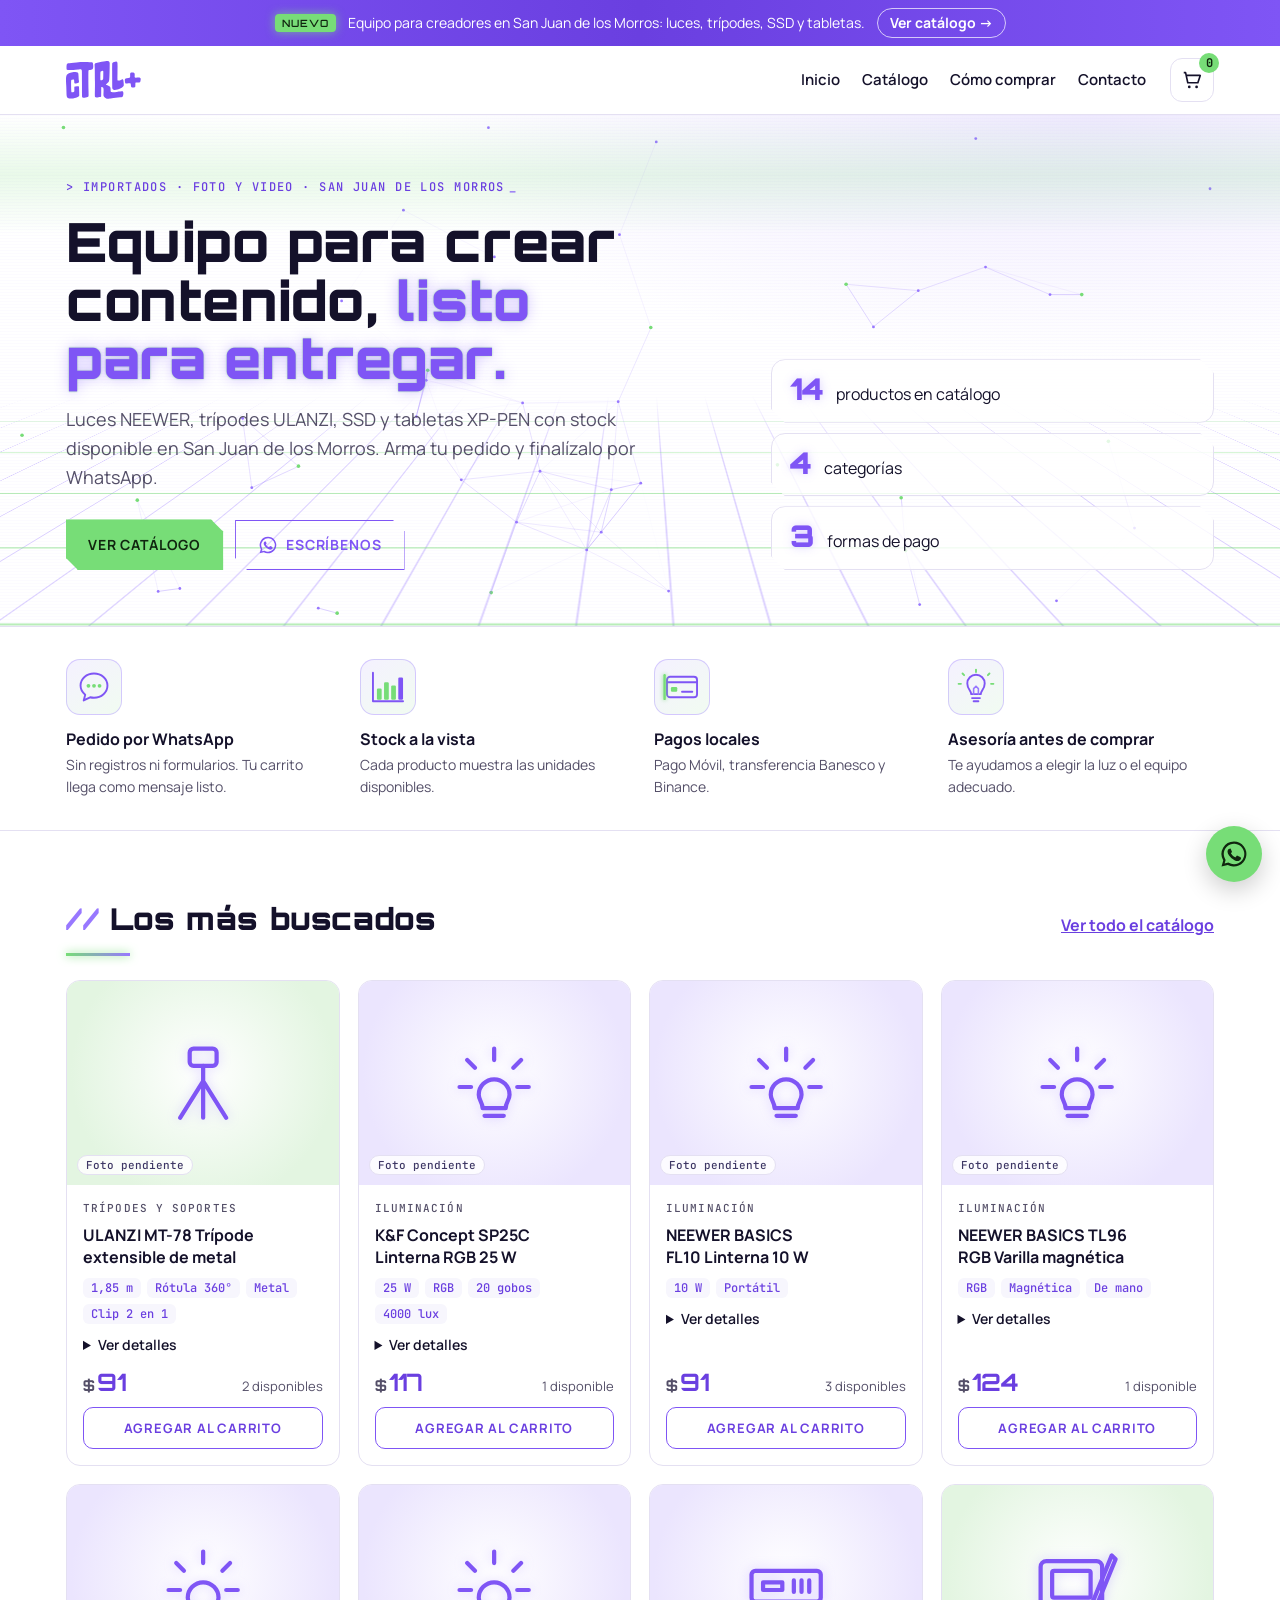
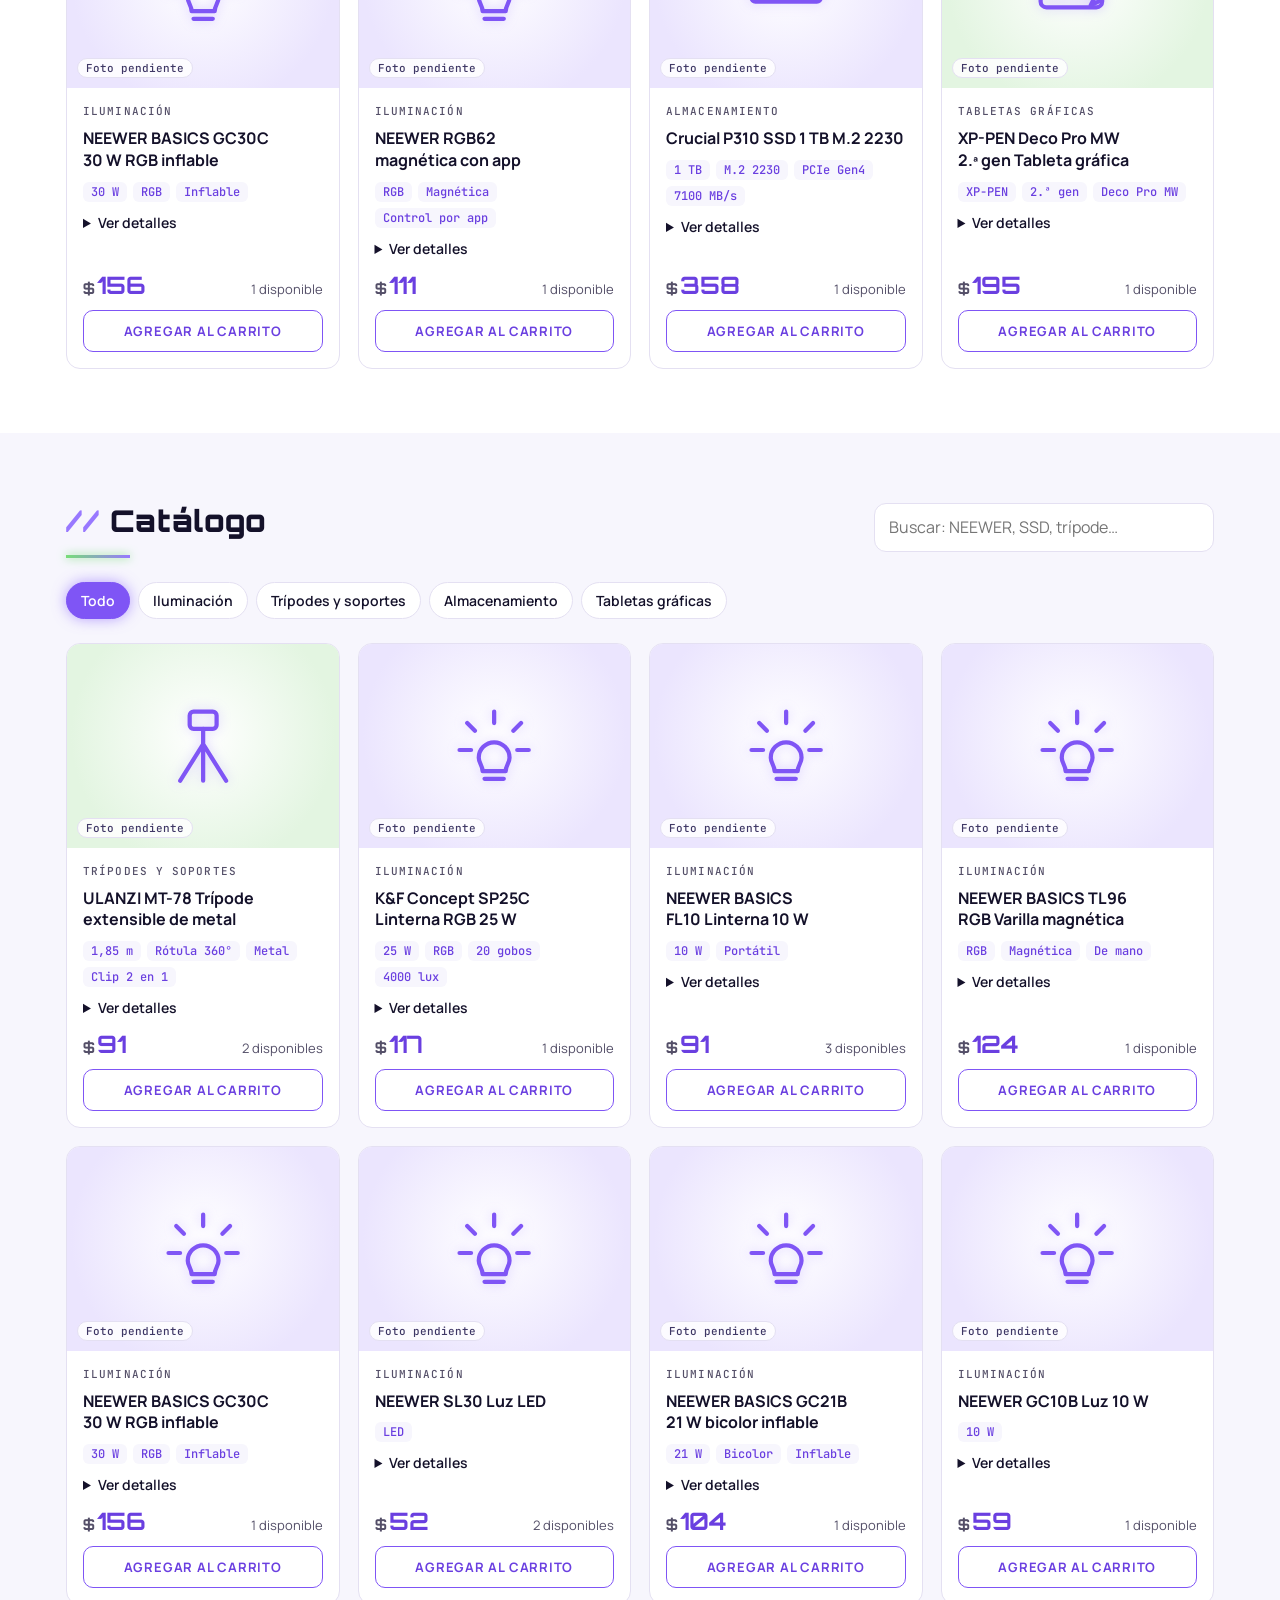
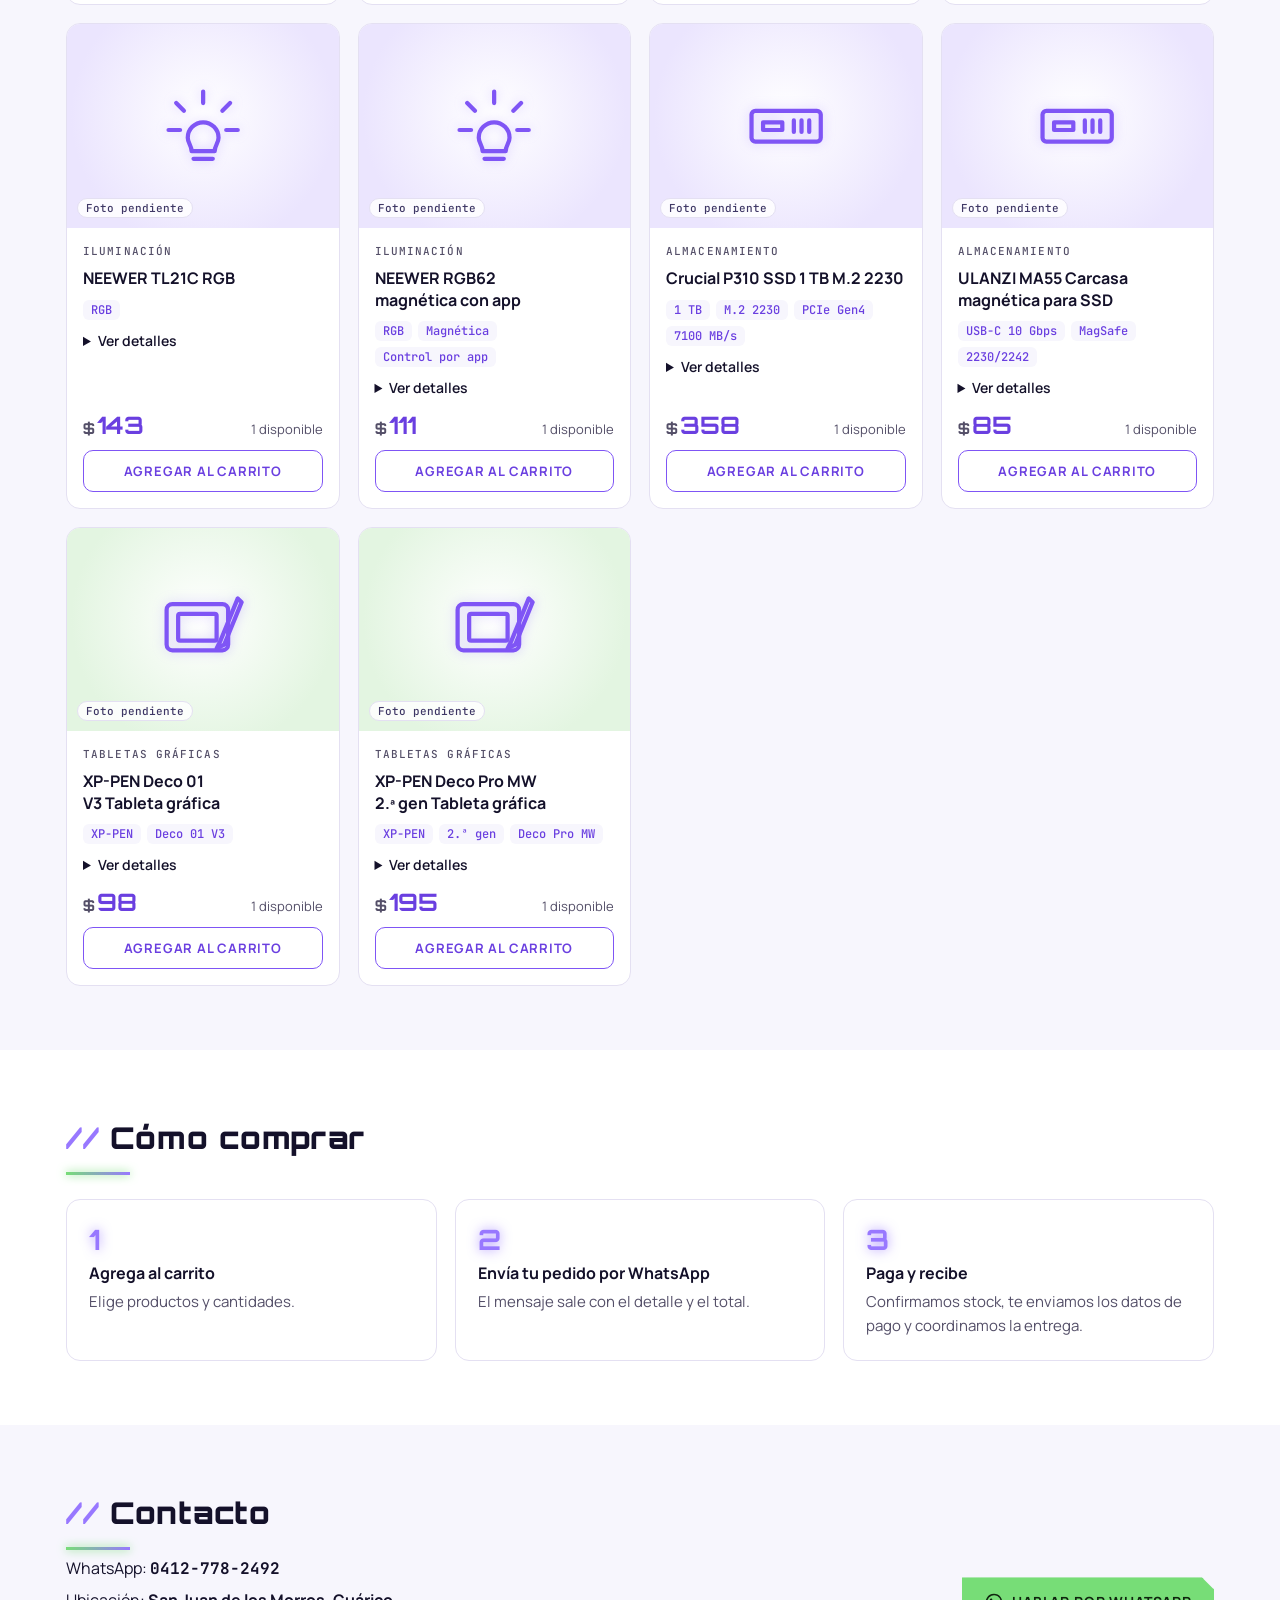
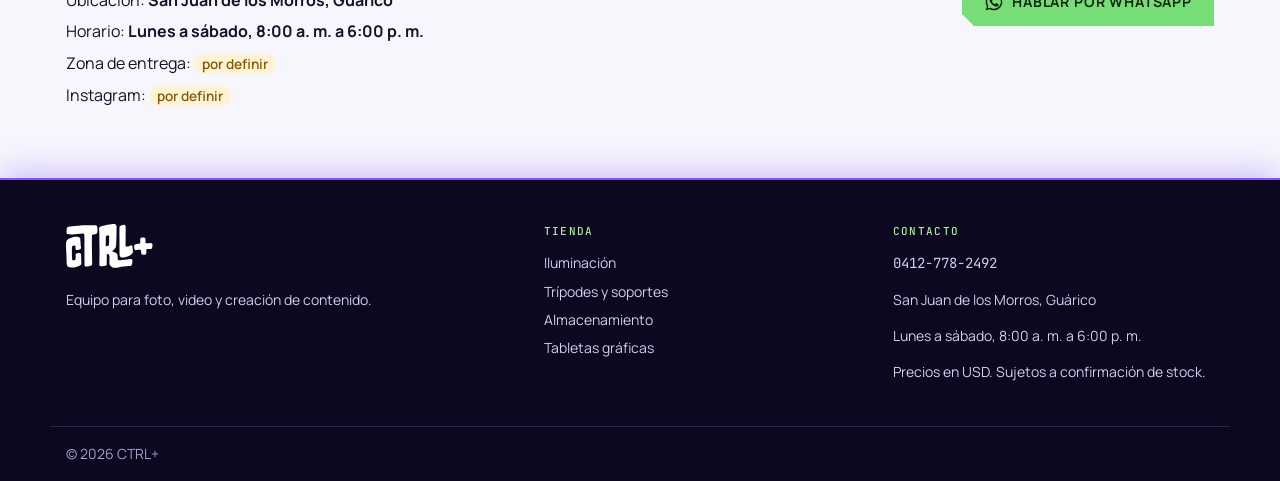
==== commit a5eb59b4: "Ajusta la paleta al violeta del logo CTRL+ (#7f55f5) Co-Authored-By: Claude Opus 5.5 (1M context) <n" ====
--- a/web/index.html
+++ b/web/index.html
@@ -7,7 +7,7 @@
 <meta name="description" content="Luces NEEWER, trípodes ULANZI, SSD Crucial y tabletas XP-PEN en San Juan de los Morros, Guárico. Arma tu carrito y haz tu pedido por WhatsApp. Pago Móvil, transferencia y Binance.">
 <link rel="canonical" href="https://www.tudominio.com/">
 <meta name="robots" content="index, follow">
-<meta name="theme-color" content="#7f00b2">
+<meta name="theme-color" content="#7f55f5">
 <meta property="og:type" content="website">
 <meta property="og:locale" content="es_VE">
 <meta property="og:site_name" content="CTRL+">
--- a/web/styles.css
+++ b/web/styles.css
@@ -1,19 +1,19 @@
-/* Layout: tienda de una página; bandas a todo el ancho con contenido centrado (max 1180px). Morado = marca, verde = acción de compra. */
+/* Layout: tienda de una página; bandas a todo el ancho con contenido centrado (max 1180px). Violeta del logo (#7f55f5) = marca, verde = acción de compra. */
 :root {
-  --purple: #7f00b2;
-  --purple-2: #8e22bb;
-  --purple-3: #ab49cc;
+  --purple: #7f55f5;
+  --purple-2: #6a3fe0;
+  --purple-3: #9878ff;
   --green: #77dd77;
   --green-soft: #a9e9a4;
   --bg: #ffffff;
   --surface: #ffffff;
-  --tint: #f7f5f9;
-  --fg: #17111c;
-  --muted: #5b5163;
-  --line: #e6e0eb;
+  --tint: #f7f6fd;
+  --fg: #14112a;
+  --muted: #544f68;
+  --line: #e4e0f2;
   --on-green: #10260f;
   --on-purple: #ffffff;
-  --brand-text: #7f00b2;
+  --brand-text: #6a3fe0;
   --logo: #7f55f5;
   --tbd: #8a5a00;
   --tbd-bg: #fff3d6;
@@ -71,7 +71,7 @@
 
 .hero { background: var(--purple); color: var(--on-purple); position: relative; overflow: hidden }
 .hero-in { position: relative; z-index: 1; display: grid; grid-template-columns: minmax(0, 1.5fr) minmax(0, 1fr); gap: 40px; align-items: end; padding-block: 64px 56px }
-.eyebrow { font: 500 12px/1.4 var(--font-mono); text-transform: uppercase; letter-spacing: .12em; color: var(--purple); margin: 0 0 16px }
+.eyebrow { font: 500 12px/1.4 var(--font-mono); text-transform: uppercase; letter-spacing: .12em; color: var(--brand-text); margin: 0 0 16px }
 .hero h1 { font-family: var(--font-display); font-weight: 700; font-size: clamp(30px, 5vw, 54px); line-height: 1.08 }
 .lead { max-width: 56ch; font-size: 18px; margin: 18px 0 28px; color: var(--muted) }
 .cta { display: flex; flex-wrap: wrap; gap: 12px }
@@ -101,11 +101,11 @@
 .card { display: flex; flex-direction: column; background: var(--surface); border: 1px solid var(--line); border-radius: var(--r); overflow: hidden }
 .thumb { position: relative; aspect-ratio: 4 / 3; max-width: 100%; display: grid; place-items: center; color: var(--purple) }
 .thumb svg { width: 34%; fill: none; stroke: currentColor; stroke-width: 2.2; stroke-linecap: round; stroke-linejoin: round }
-.thumb-iluminacion { background: radial-gradient(circle at 50% 45%, #ffffff, #efe3f6 75%) }
+.thumb-iluminacion { background: radial-gradient(circle at 50% 45%, #ffffff, #ebe5fe 75%) }
 .thumb-tripodes { background: radial-gradient(circle at 50% 45%, #ffffff, #e3f5e1 75%) }
-.thumb-almacenamiento { background: radial-gradient(circle at 50% 45%, #ffffff, #efe3f6 75%) }
+.thumb-almacenamiento { background: radial-gradient(circle at 50% 45%, #ffffff, #ebe5fe 75%) }
 .thumb-tabletas { background: radial-gradient(circle at 50% 45%, #ffffff, #e3f5e1 75%) }
-.ph { position: absolute; left: 10px; bottom: 10px; font: 500 11px var(--font-mono); background: #ffffffd9; color: #4b3a55; border: 1px solid var(--line); padding: 2px 8px; border-radius: 99px }
+.ph { position: absolute; left: 10px; bottom: 10px; font: 500 11px var(--font-mono); background: #ffffffd9; color: #3f3866; border: 1px solid var(--line); padding: 2px 8px; border-radius: 99px }
 .card-body { display: flex; flex-direction: column; gap: 10px; padding: 16px; flex: 1 }
 .card-cat { margin: 0; font: 500 11px var(--font-mono); text-transform: uppercase; letter-spacing: .1em; color: var(--muted) }
 .card h3 { font-size: 16px; line-height: 1.35 }
@@ -132,13 +132,13 @@
 .contact-in { display: flex; flex-wrap: wrap; align-items: center; justify-content: space-between; gap: 24px }
 .contact-in p { margin: 6px 0 }
 
-.foot { background: #1b0f24; color: #d9c9e4; font-size: 14px }
+.foot { background: #120d28; color: #d3cdee; font-size: 14px }
 .foot .logo { color: #fff } .foot .logo-svg { height: 44px }
 .foot-in { display: grid; grid-template-columns: 1.4fr 1fr 1fr; gap: 28px; padding-block: 44px 28px }
 .foot nav { display: flex; flex-direction: column; gap: 6px }
-.foot a { color: #d9c9e4; text-decoration: none }
+.foot a { color: #d3cdee; text-decoration: none }
 .foot-h { font: 500 11px var(--font-mono); text-transform: uppercase; letter-spacing: .12em; color: var(--green-soft); margin: 0 0 8px }
-.copy { border-top: 1px solid #33223f; padding-block: 16px; color: #a894b6 }
+.copy { border-top: 1px solid #2b2452; padding-block: 16px; color: #a59dcb }
 @media (max-width: 760px) { .foot-in { grid-template-columns: 1fr } }
 
 .wa-float { position: fixed; right: calc(18px + env(safe-area-inset-right, 0px)); bottom: calc(18px + env(safe-area-inset-bottom, 0px)); z-index: 30; width: 56px; height: 56px; border-radius: 50%; display: grid; place-items: center; background: var(--green); color: var(--on-green); box-shadow: 0 8px 24px #0003 }
@@ -169,25 +169,25 @@
 
 /* ===== Capa tech gamer: neón, glitch, rejilla, escaneo ===== */
 @property --spin { syntax: "<angle>"; inherits: false; initial-value: 0deg }
-.hero { background: radial-gradient(90% 80% at 85% 0%, #f1e4f8 0%, #ffffff 60%); color: var(--fg); isolation: isolate; border-bottom: 1px solid var(--line) }
+.hero { background: radial-gradient(90% 80% at 85% 0%, #efeafe 0%, #ffffff 60%); color: var(--fg); isolation: isolate; border-bottom: 1px solid var(--line) }
 .hero-fx { position: absolute; inset: 0; width: 100%; height: 100%; z-index: 0; pointer-events: none }
 .hero-floor { position: absolute; left: -50%; right: -50%; bottom: -10%; height: 55%; z-index: 0; pointer-events: none;
-  background-image: linear-gradient(rgba(119,221,119,.55) 1px, transparent 1px), linear-gradient(90deg, rgba(171,73,204,.35) 1px, transparent 1px);
+  background-image: linear-gradient(rgba(119,221,119,.55) 1px, transparent 1px), linear-gradient(90deg, rgba(152,120,255,.35) 1px, transparent 1px);
   background-size: 48px 48px; transform: perspective(420px) rotateX(62deg); transform-origin: 50% 0;
   mask-image: linear-gradient(to bottom, transparent, #000 35%, #000); -webkit-mask-image: linear-gradient(to bottom, transparent, #000 35%, #000);
   animation: floor 3.2s linear infinite }
 @keyframes floor { to { background-position: 0 48px, 0 0 } }
-.scan { position: absolute; inset: 0; z-index: 0; pointer-events: none; background: repeating-linear-gradient(to bottom, rgba(127,0,178,.025) 0 1px, transparent 1px 3px) }
+.scan { position: absolute; inset: 0; z-index: 0; pointer-events: none; background: repeating-linear-gradient(to bottom, rgba(127,85,245,.025) 0 1px, transparent 1px 3px) }
 .scan::after { content: ""; position: absolute; left: 0; right: 0; height: 120px; background: linear-gradient(to bottom, transparent, rgba(119,221,119,.16), transparent); animation: sweep 6s linear infinite }
 @keyframes sweep { from { top: -120px } to { top: 100% } }
 .hero-in { animation: boot .7s ease-out both }
 @keyframes boot { from { opacity: .2; transform: translateY(10px); filter: blur(4px) } to { opacity: 1; transform: none; filter: none } }
 
-.prompt { color: var(--purple) }
+.prompt { color: var(--brand-text) }
 .caret { display: inline-block; margin-left: 4px; color: var(--purple); animation: blink 1s steps(1) infinite }
 @keyframes blink { 50% { opacity: 0 } }
 .hero h1 { font-weight: 900; letter-spacing: .01em }
-.neon { color: var(--purple); text-shadow: 0 0 14px rgba(171,73,204,.45), 0 0 2px rgba(119,221,119,.8); animation: flicker 5s infinite }
+.neon { color: var(--purple); text-shadow: 0 0 14px rgba(152,120,255,.45), 0 0 2px rgba(119,221,119,.8); animation: flicker 5s infinite }
 @keyframes flicker { 0%, 18%, 22%, 62%, 64%, 100% { opacity: 1 } 20%, 63% { opacity: .55 } }
 .glitch { position: relative }
 .glitch::before, .glitch::after { content: attr(data-text); position: absolute; inset: 0; pointer-events: none; opacity: 0 }
@@ -197,7 +197,7 @@
 @keyframes glitch-b { 0%, 87%, 100% { opacity: 0 } 88% { opacity: .8; clip-path: inset(65% 0 10% 0) } 90% { opacity: .8; clip-path: inset(20% 0 60% 0); transform: translate(6px, 0) } 92% { opacity: 0 } }
 
 .hero-stats li { position: relative; border: 1px solid var(--line); background: rgba(255,255,255,.8); backdrop-filter: blur(4px); clip-path: polygon(0 0, calc(100% - 14px) 0, 100% 14px, 100% 100%, 14px 100%, 0 calc(100% - 14px)) }
-.hero-stats strong { font-weight: 900; color: var(--purple); text-shadow: 0 0 10px rgba(171,73,204,.35) }
+.hero-stats strong { font-weight: 900; color: var(--purple); text-shadow: 0 0 10px rgba(152,120,255,.35) }
 
 .btn { position: relative; overflow: hidden; text-transform: uppercase; letter-spacing: .06em; font-size: 14px; clip-path: polygon(0 0, calc(100% - 12px) 0, 100% 12px, 100% 100%, 12px 100%, 0 calc(100% - 12px)); border-radius: 0 }
 .btn::after { content: ""; position: absolute; top: 0; bottom: 0; left: -60%; width: 40%; background: linear-gradient(100deg, transparent, rgba(255,255,255,.55), transparent); transform: skewX(-20deg); transition: left .5s }
@@ -205,7 +205,7 @@
 .btn-primary, .btn-wa { box-shadow: 0 0 0 1px var(--green), 0 0 22px rgba(119,221,119,.55) }
 .btn-primary:hover, .btn-wa:hover { box-shadow: 0 0 0 1px var(--green), 0 0 34px rgba(119,221,119,.85) }
 .btn-ghost { color: var(--purple); border: 1.5px solid var(--purple) }
-.btn-ghost:hover { background: #f3e8f9 }
+.btn-ghost:hover { background: #f1edfe }
 
 .count.bump { animation: bump .45s ease }
 @keyframes bump { 40% { transform: scale(1.5); box-shadow: 0 0 14px var(--green) } }
@@ -219,7 +219,7 @@
   background: conic-gradient(from var(--spin), var(--purple), var(--green), var(--purple-3), var(--green-soft), var(--purple));
   -webkit-mask: linear-gradient(#000 0 0) content-box, linear-gradient(#000 0 0); -webkit-mask-composite: xor; mask-composite: exclude; animation: spin 3s linear infinite }
 @keyframes spin { to { --spin: 360deg } }
-.card:hover { transform: translateY(-6px); box-shadow: 0 14px 40px rgba(127,0,178,.35), 0 0 24px rgba(119,221,119,.25) }
+.card:hover { transform: translateY(-6px); box-shadow: 0 14px 40px rgba(127,85,245,.35), 0 0 24px rgba(119,221,119,.25) }
 .card:hover::before { opacity: 1 }
 .card::after { content: ""; position: absolute; inset: 0; z-index: 2; pointer-events: none; border-radius: inherit; opacity: 0; transition: opacity .25s;
   background: radial-gradient(260px circle at var(--mx) var(--my), rgba(119,221,119,.14), transparent 60%) }
@@ -229,17 +229,17 @@
 .card:hover .thumb::after { opacity: 1; animation: thumbscan 1.1s ease-in-out forwards }
 @keyframes thumbscan { to { background-position: 0 120% } }
 .thumb svg { transition: transform .35s ease, filter .35s ease }
-.thumb svg { filter: drop-shadow(0 0 6px rgba(171,73,204,.35)) }
+.thumb svg { filter: drop-shadow(0 0 6px rgba(152,120,255,.35)) }
 .card:hover .thumb svg { transform: scale(1.12) rotate(-3deg); filter: drop-shadow(0 0 12px rgba(119,221,119,.95)) }
 .price { color: var(--brand-text) }
 .add { text-transform: uppercase; letter-spacing: .06em; font-size: 13px; transition: background .2s, color .2s, box-shadow .2s }
-.add:hover { box-shadow: 0 0 18px rgba(171,73,204,.5) }
-.chip.is-on { box-shadow: 0 0 14px rgba(171,73,204,.7) }
+.add:hover { box-shadow: 0 0 18px rgba(152,120,255,.5) }
+.chip.is-on { box-shadow: 0 0 14px rgba(152,120,255,.7) }
 .steps li { position: relative; overflow: hidden }
-.steps li::before { text-shadow: 0 0 12px rgba(171,73,204,.8) }
+.steps li::before { text-shadow: 0 0 12px rgba(152,120,255,.8) }
 .wa-float { animation: ring 3s ease-in-out infinite }
 @keyframes ring { 0%, 100% { box-shadow: 0 0 0 0 rgba(119,221,119,.6), 0 8px 24px #0003 } 50% { box-shadow: 0 0 0 14px rgba(119,221,119,0), 0 8px 24px #0003 } }
-.foot { background: #0e0016; border-top: 2px solid var(--purple); box-shadow: 0 -6px 30px rgba(127,0,178,.35) }
+.foot { background: #0b0820; border-top: 2px solid var(--purple); box-shadow: 0 -6px 30px rgba(127,85,245,.35) }
 
 @media (prefers-reduced-motion: reduce) {
   .hero-floor, .scan::after, .caret, .neon, .glitch::before, .glitch::after, .card::before, .ben-ico, .ben-ico *, .wa-float, .hero-in { animation: none !important }
@@ -247,34 +247,34 @@
 }
 
 /* Íconos de beneficios: SVG inline con trazo neón */
-.ben-ico { position: relative; display: grid; place-items: center; width: 56px; height: 56px; margin-bottom: 14px; border-radius: 14px; color: var(--p1, #7f00b2); background: linear-gradient(145deg, rgba(171,73,204,.10), rgba(119,221,119,.10)); border: 1px solid rgba(171,73,204,.35); box-shadow: 0 0 0 0 rgba(171,73,204,.0); animation: ico-glow 3s ease-in-out infinite; transition: transform .25s ease }
+.ben-ico { position: relative; display: grid; place-items: center; width: 56px; height: 56px; margin-bottom: 14px; border-radius: 14px; color: var(--p1, #7f55f5); background: linear-gradient(145deg, rgba(152,120,255,.10), rgba(119,221,119,.10)); border: 1px solid rgba(152,120,255,.35); box-shadow: 0 0 0 0 rgba(152,120,255,.0); animation: ico-glow 3s ease-in-out infinite; transition: transform .25s ease }
 .ben-grid > div:nth-child(2) .ben-ico { animation-delay: .4s } .ben-grid > div:nth-child(3) .ben-ico { animation-delay: .8s } .ben-grid > div:nth-child(4) .ben-ico { animation-delay: 1.2s }
 .ben-grid > div:hover .ben-ico { transform: translateY(-3px) rotate(-4deg) }
 .ben-ico svg { width: 38px; height: 38px; overflow: visible }
-.ben-ico .ln { fill: none; stroke: #7f00b2; stroke-width: 2.4; stroke-linecap: round; stroke-linejoin: round; stroke-dasharray: 160; stroke-dashoffset: 160; animation: ico-draw 1.4s ease-out forwards }
+.ben-ico .ln { fill: none; stroke: #7f55f5; stroke-width: 2.4; stroke-linecap: round; stroke-linejoin: round; stroke-dasharray: 160; stroke-dashoffset: 160; animation: ico-draw 1.4s ease-out forwards }
 .ben-ico .dot { fill: #77dd77; animation: ico-type 1.2s ease-in-out infinite } .ben-ico .d2 { animation-delay: .15s } .ben-ico .d3 { animation-delay: .3s }
-.ben-ico .bar { fill: #77dd77; transform-box: fill-box; transform-origin: bottom; animation: ico-eq 1.6s ease-in-out infinite } .ben-ico .b2 { animation-delay: .2s } .ben-ico .b3 { animation-delay: .4s } .ben-ico .b4 { animation-delay: .6s; fill: #7f00b2 }
+.ben-ico .bar { fill: #77dd77; transform-box: fill-box; transform-origin: bottom; animation: ico-eq 1.6s ease-in-out infinite } .ben-ico .b2 { animation-delay: .2s } .ben-ico .b3 { animation-delay: .4s } .ben-ico .b4 { animation-delay: .6s; fill: #7f55f5 }
 .ben-ico .chip { fill: #77dd77 }
 .ben-ico .swipe { stroke: #77dd77; stroke-width: 3; stroke-linecap: round; filter: drop-shadow(0 0 3px #77dd77); animation: ico-swipe 2.4s ease-in-out infinite }
 .ben-ico .ray { fill: none; stroke: #77dd77; stroke-width: 2.4; stroke-linecap: round; animation: ico-ray 2s ease-in-out infinite }
-.ben-ico .fil { fill: none; stroke: #ab49cc; stroke-width: 2; stroke-linecap: round; stroke-linejoin: round; animation: ico-fil 2s ease-in-out infinite }
-@keyframes ico-glow { 50% { box-shadow: 0 0 18px 2px rgba(171,73,204,.35), inset 0 0 10px rgba(119,221,119,.25) } }
+.ben-ico .fil { fill: none; stroke: #9878ff; stroke-width: 2; stroke-linecap: round; stroke-linejoin: round; animation: ico-fil 2s ease-in-out infinite }
+@keyframes ico-glow { 50% { box-shadow: 0 0 18px 2px rgba(152,120,255,.35), inset 0 0 10px rgba(119,221,119,.25) } }
 @keyframes ico-draw { to { stroke-dashoffset: 0 } }
 @keyframes ico-type { 0%, 60%, 100% { transform: translateY(0); opacity: .45 } 30% { transform: translateY(-3px); opacity: 1 } }
 @keyframes ico-eq { 0%, 100% { transform: scaleY(.35) } 50% { transform: scaleY(1) } }
 @keyframes ico-swipe { 0% { transform: translateX(0); opacity: 0 } 15% { opacity: 1 } 70% { transform: translateX(44px); opacity: 1 } 100% { transform: translateX(44px); opacity: 0 } }
 @keyframes ico-ray { 0%, 100% { opacity: .45 } 50% { opacity: 1 } }
-@keyframes ico-fil { 0%, 100% { stroke: #ab49cc } 50% { stroke: #77dd77; filter: drop-shadow(0 0 3px #77dd77) } }
+@keyframes ico-fil { 0%, 100% { stroke: #9878ff } 50% { stroke: #77dd77; filter: drop-shadow(0 0 3px #77dd77) } }
 @media (prefers-reduced-motion: reduce) { .ben-ico .ln { stroke-dashoffset: 0 } .ben-ico .swipe { opacity: 0 } }
 
 /* Método de envío en el carrito */
 .ship { border: 0; padding: 0; margin: 6px 0 4px; display: grid; gap: 8px }
 .ship legend { font-size: 13px; font-weight: 600; margin-bottom: 6px }
 .ship .opt { display: flex; gap: 10px; align-items: flex-start; padding: 10px 12px; border: 1px solid var(--line); border-radius: 12px; cursor: pointer; transition: border-color .2s, box-shadow .2s }
-.ship .opt input { accent-color: #7f00b2; margin-top: 3px }
+.ship .opt input { accent-color: #7f55f5; margin-top: 3px }
 .ship .opt span { display: grid; font-size: 14px; font-weight: 600 }
 .ship .opt small { font-weight: 400; color: var(--muted); font-size: 12px }
-.ship .opt:has(input:checked) { border-color: #ab49cc; box-shadow: 0 0 0 3px rgba(171,73,204,.15) }
+.ship .opt:has(input:checked) { border-color: #9878ff; box-shadow: 0 0 0 3px rgba(152,120,255,.15) }
 .ship-extra { display: grid; gap: 4px; margin-top: 6px }
 .ship-extra[hidden] { display: none }
-.ship-extra .hint { margin: 0; font-size: 12px; color: #7f00b2 }
+.ship-extra .hint { margin: 0; font-size: 12px; color: var(--brand-text) }
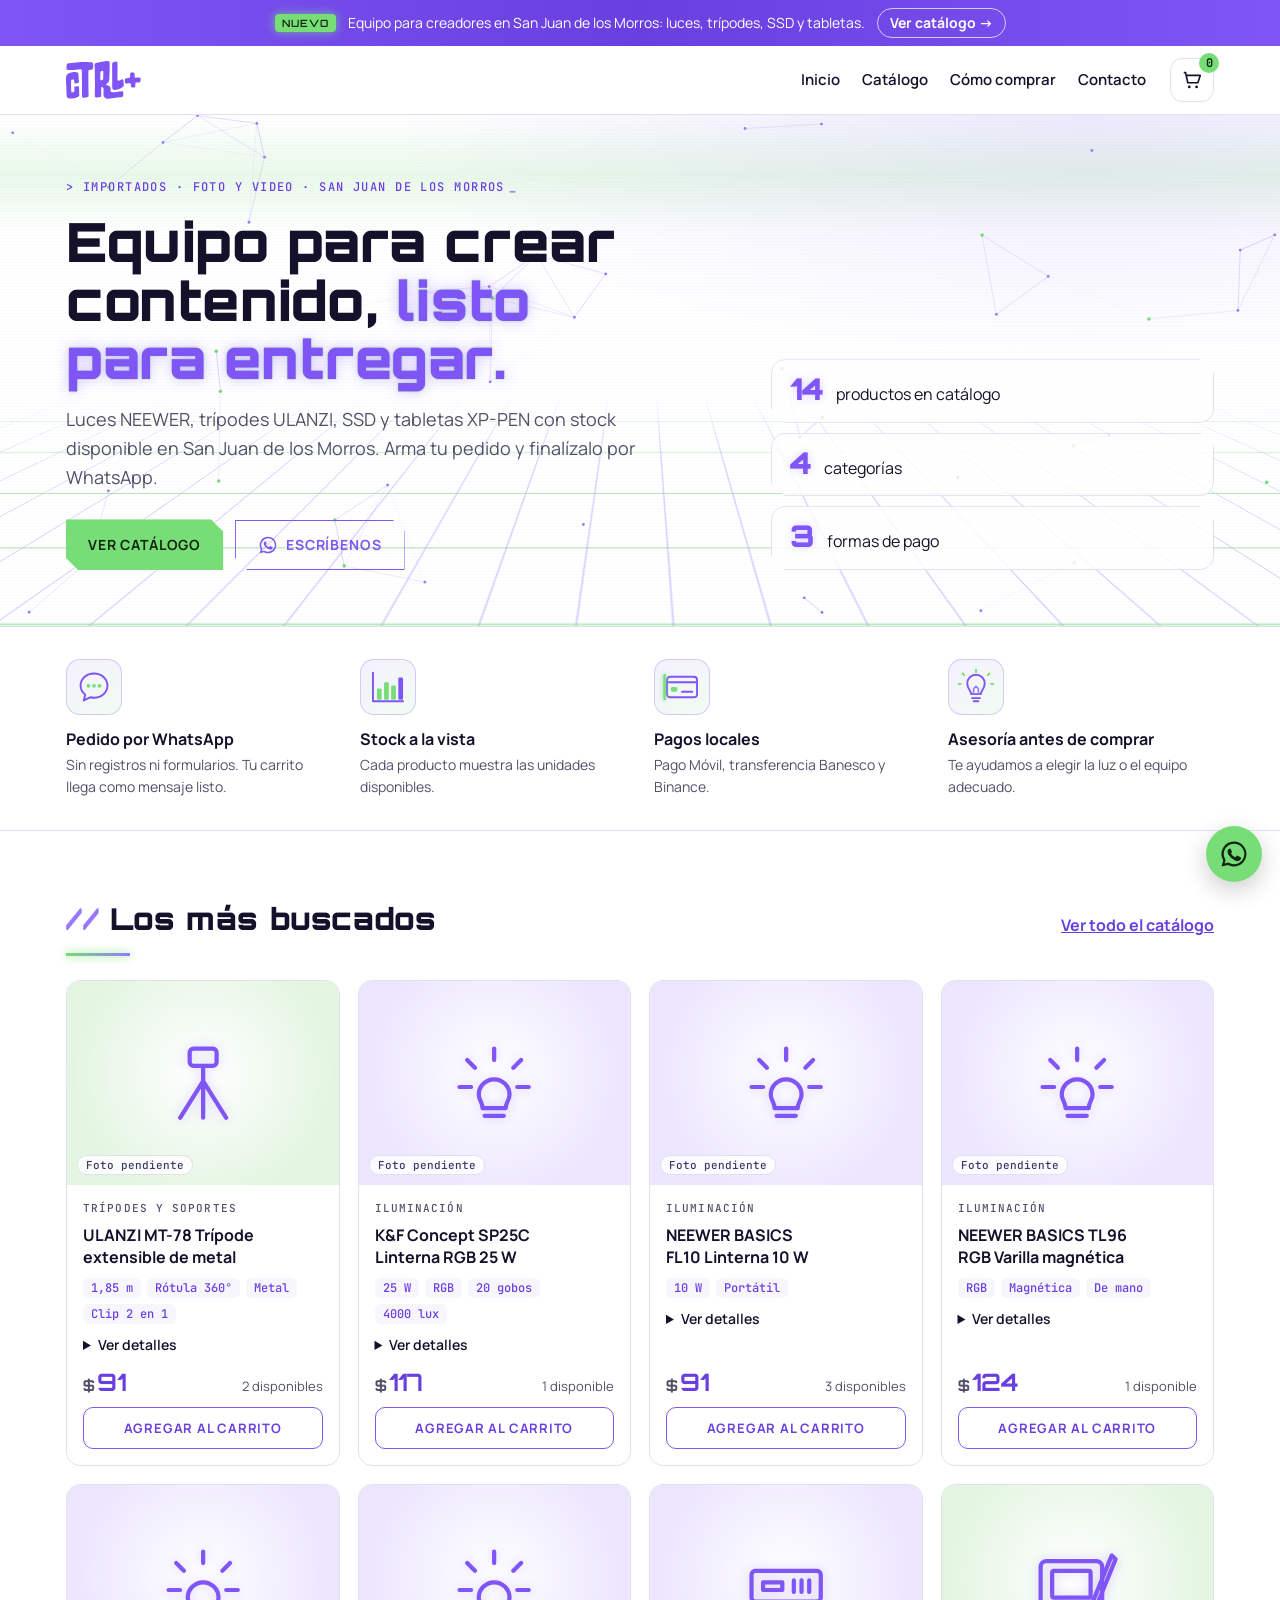
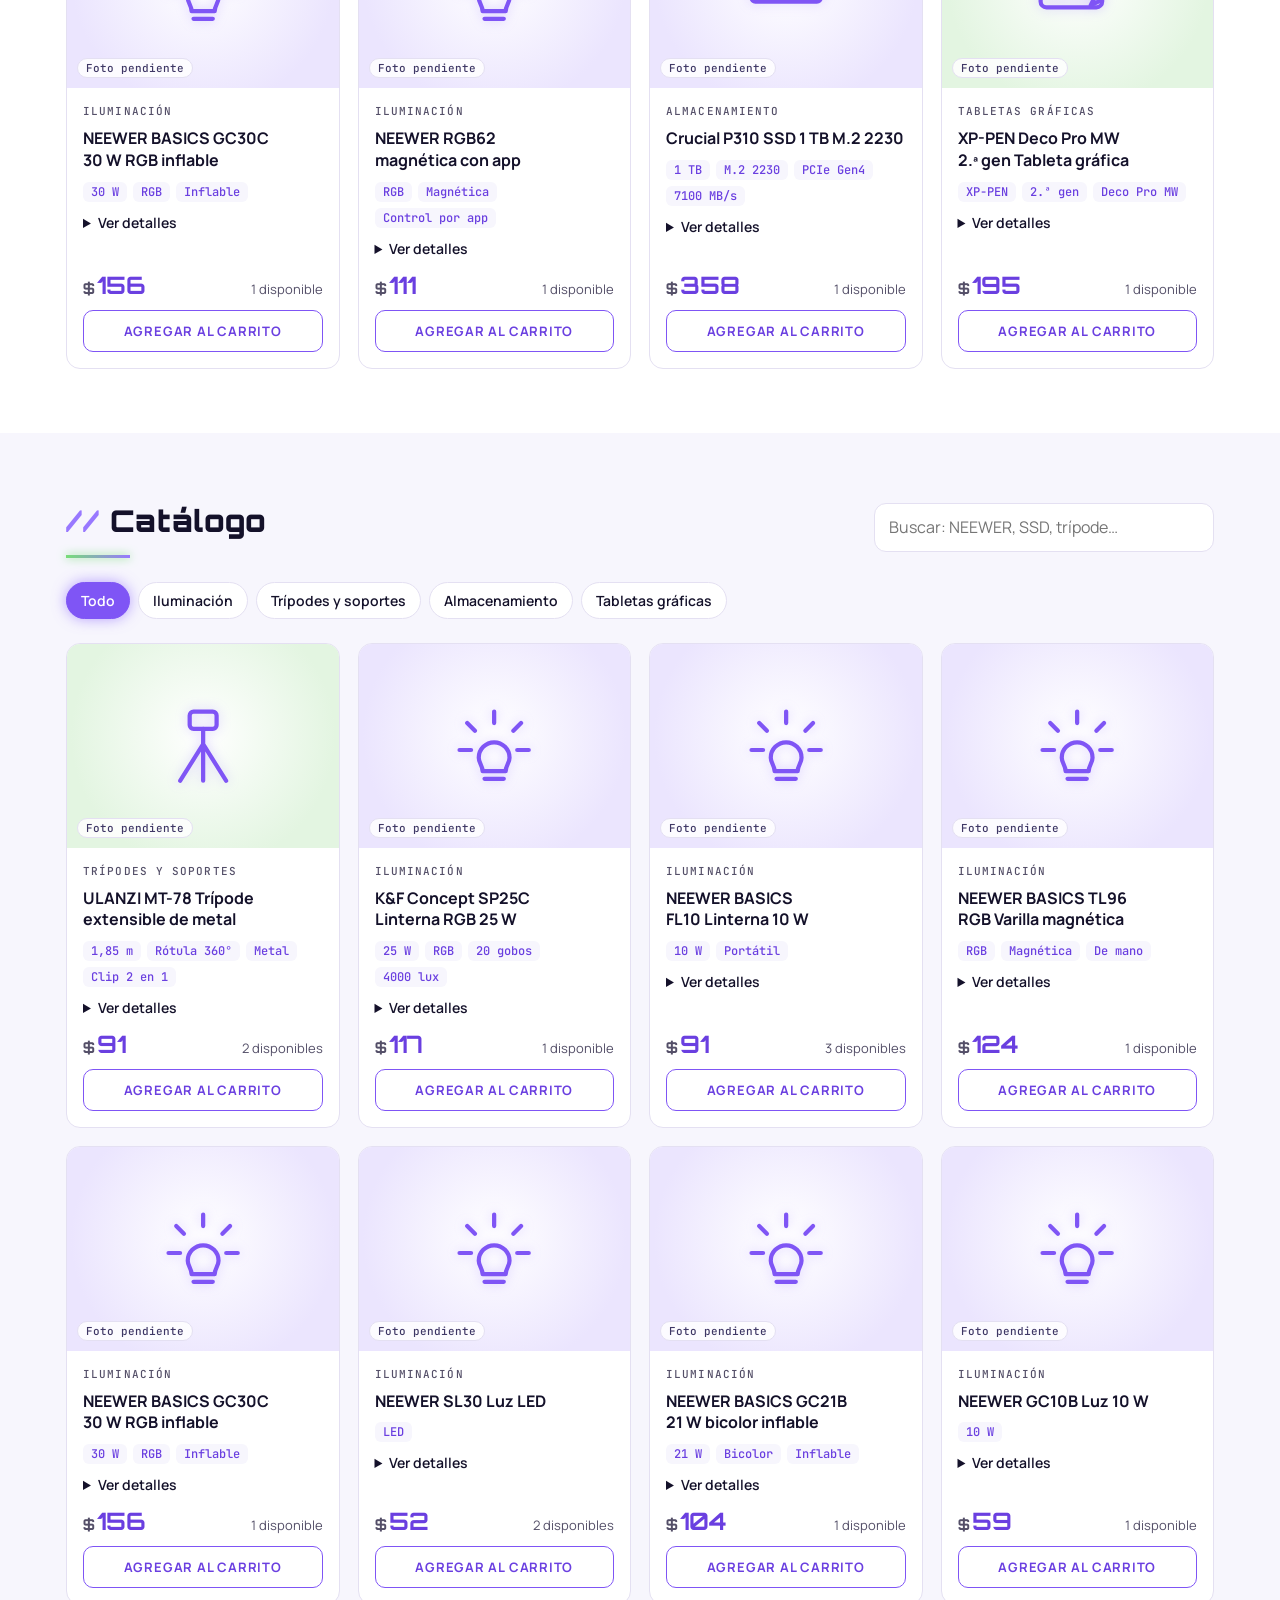
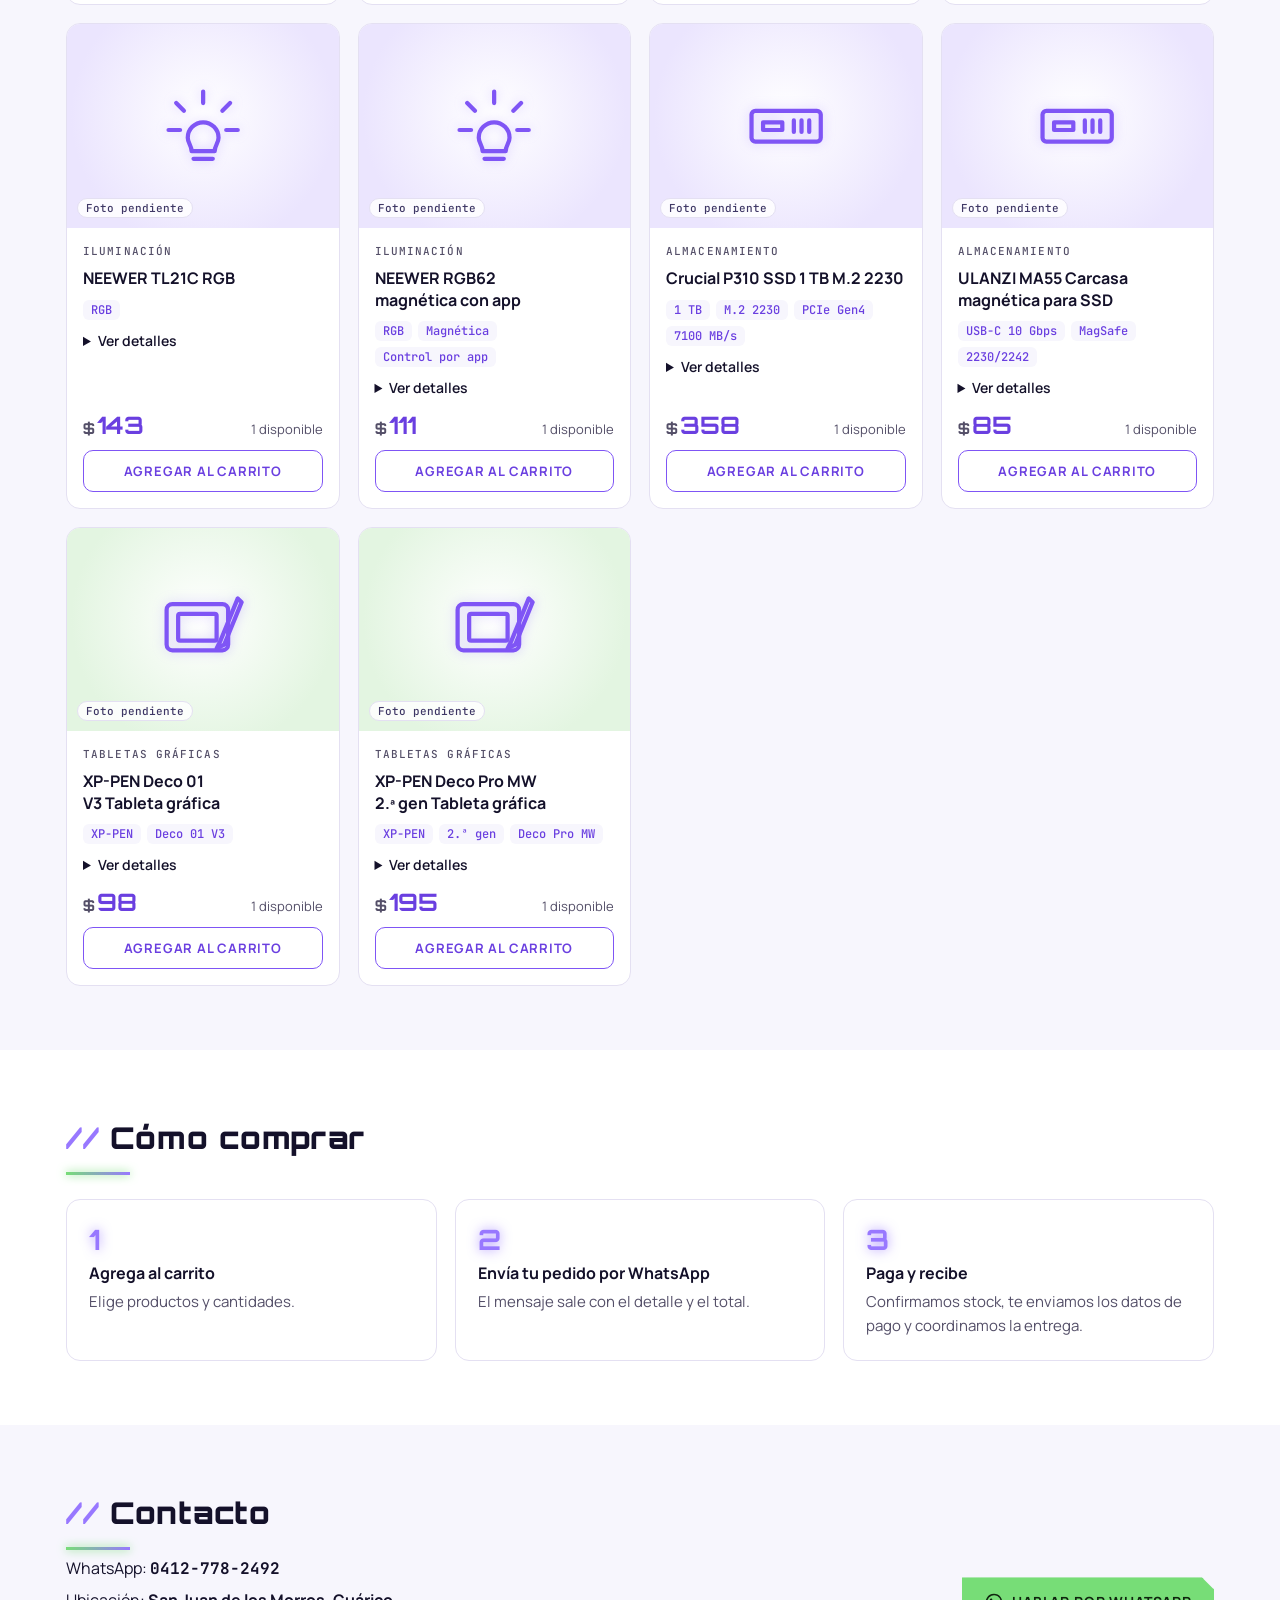
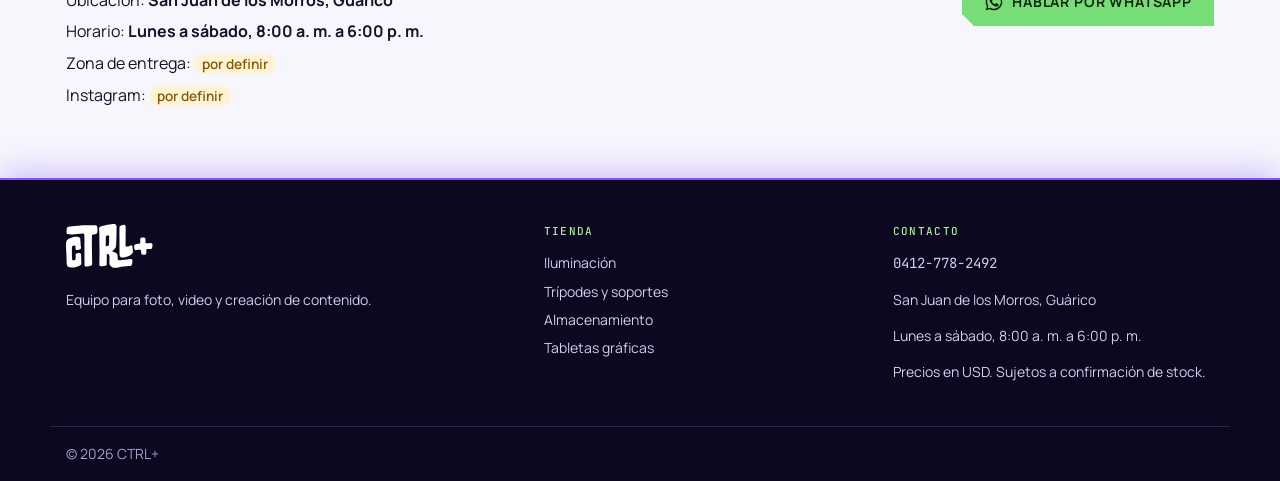
==== commit fa2c2b92: "Agrega delivery en San Juan de los Morros al carrito Co-Authored-By: Claude Opus 5.5 (1M context) <n" ====
--- a/web/index.html
+++ b/web/index.html
@@ -419,8 +419,13 @@
     <label for="c-name">Tu nombre (opcional)</label><input id="c-name" type="text" maxlength="60" autocomplete="name">
     <fieldset class="ship"><legend>Método de envío</legend>
       <label class="opt"><input type="radio" name="ship" value="retiro" checked><span>Retiro en tienda<small>San Juan de los Morros · lun a sáb 8am–6pm</small></span></label>
+      <label class="opt"><input type="radio" name="ship" value="delivery"><span>Delivery en San Juan de los Morros<small>Te lo llevamos; coordinamos por WhatsApp</small></span></label>
       <label class="opt"><input type="radio" name="ship" value="nacional"><span>Envío nacional<small>A todo el país por Zoom, MRW o Tealca</small></span></label>
     </fieldset>
+    <div class="ship-extra" id="ship-local" hidden>
+      <label for="c-addr">Sector o dirección de entrega</label><input id="c-addr" type="text" maxlength="100" autocomplete="street-address" placeholder="Ej.: Urb. Los Samanes, calle 3">
+      <p class="hint" id="addr-hint">Escribe el sector para finalizar el pedido.</p>
+    </div>
     <div class="ship-extra" id="ship-extra" hidden>
       <label for="c-city">Ciudad de destino</label><input id="c-city" type="text" maxlength="60" autocomplete="address-level2" placeholder="Ej.: Valencia, Carabobo">
       <label for="c-courier">Empresa de envío</label><select id="c-courier"><option>Zoom</option><option>MRW</option><option>Tealca</option><option value="">Me da igual</option></select>
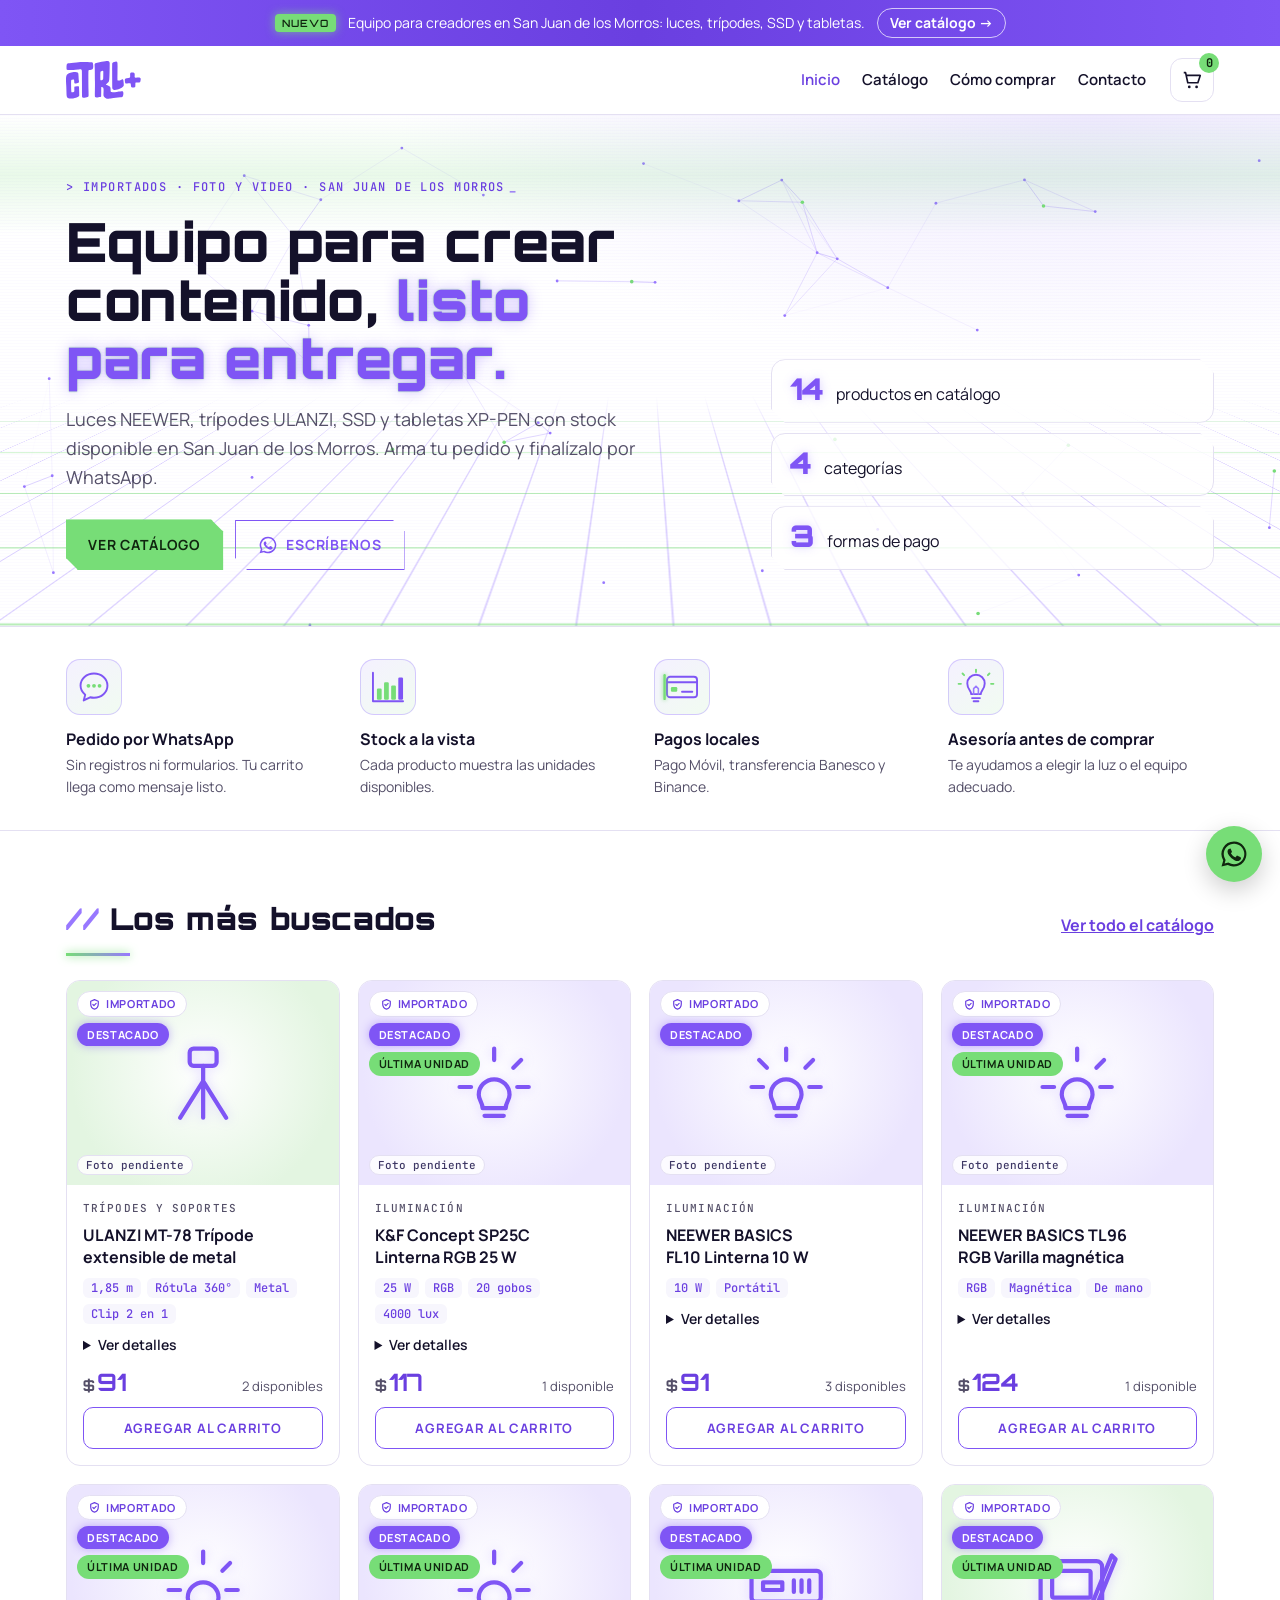
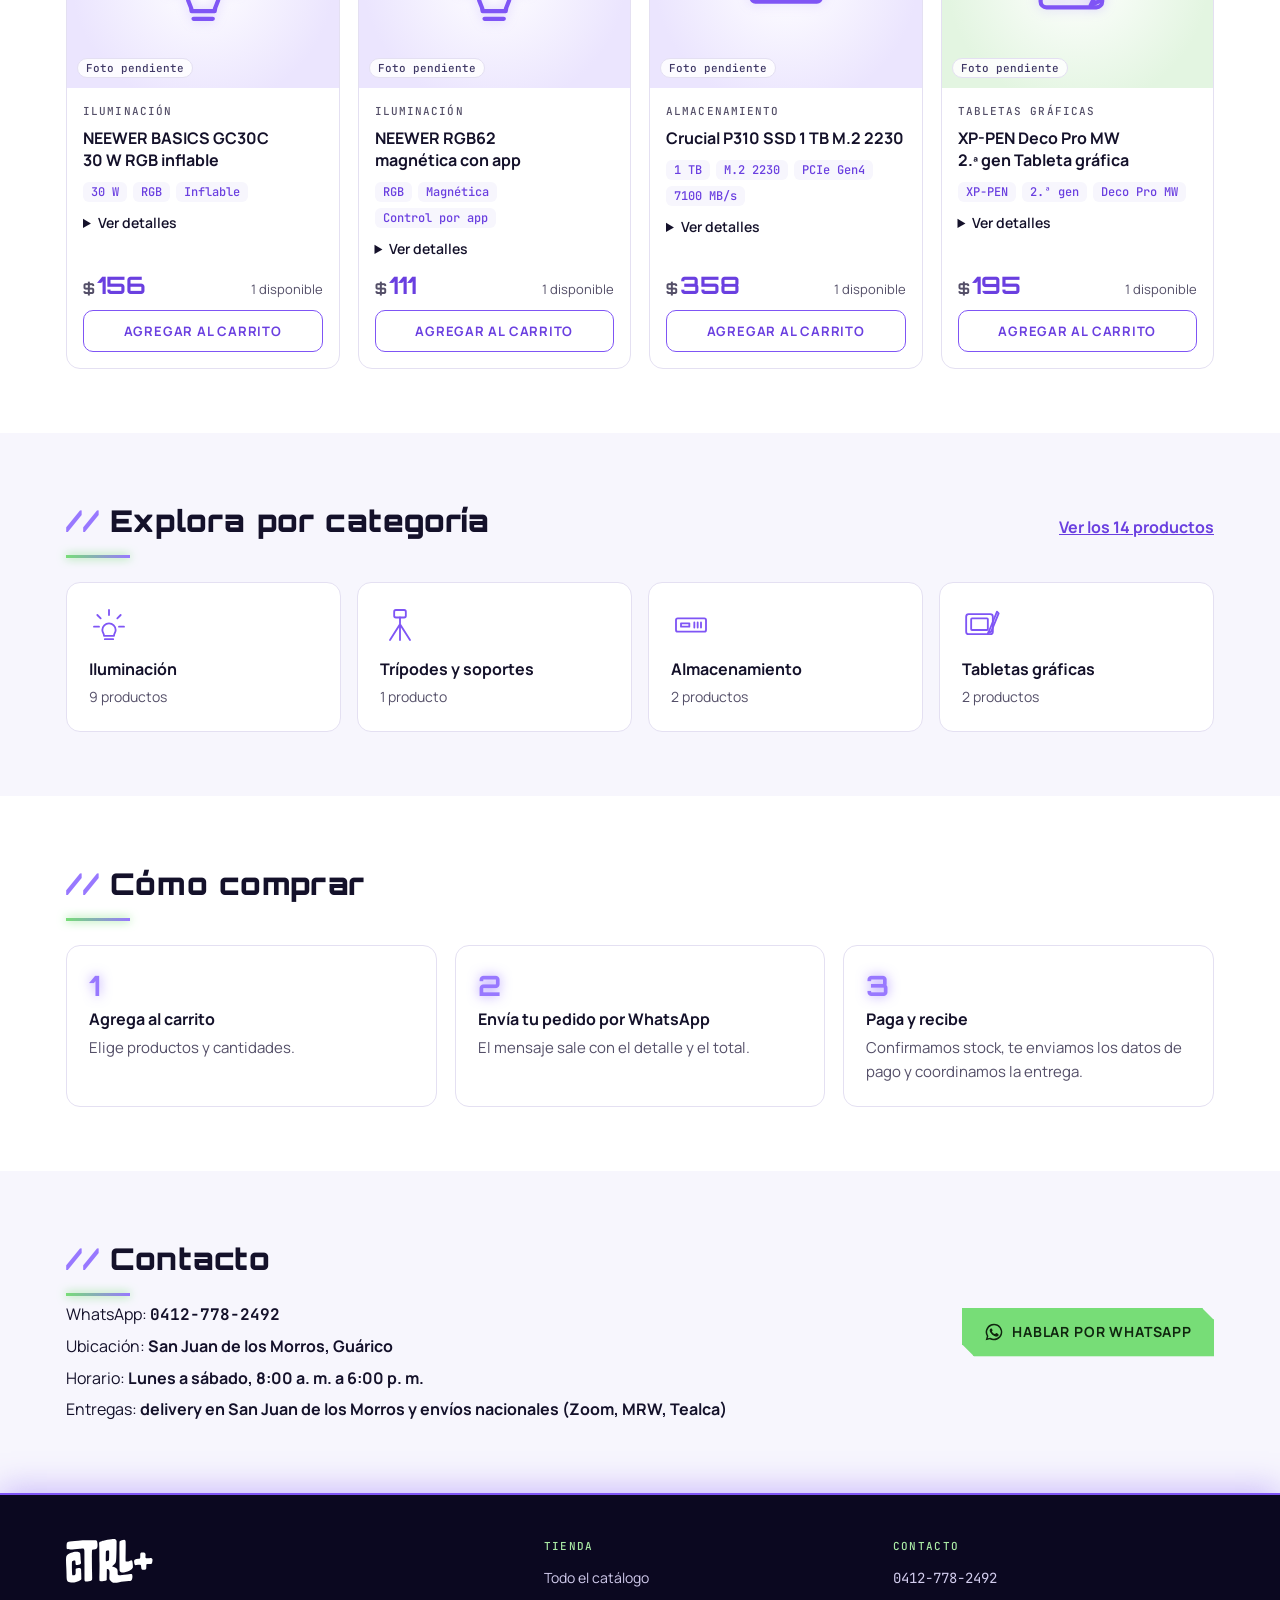
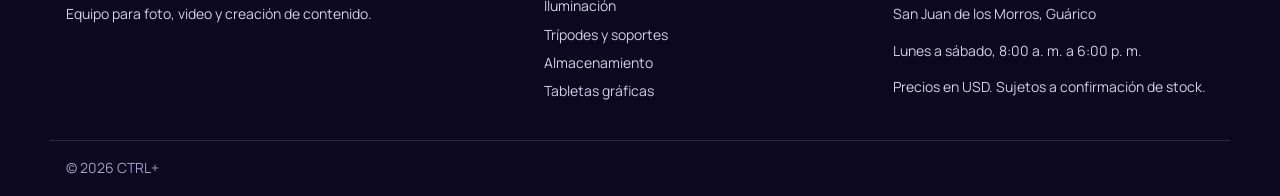
==== commit a14cefc5: "Agrega página de catálogo con categorías, orden, contador e insignias /catalogo/: barra lateral de c" ====
--- a/web/index.html
+++ b/web/index.html
@@ -23,19 +23,19 @@
 <link rel="apple-touch-icon" href="apple-touch-icon.png">
 <link rel="preconnect" href="https://fonts.googleapis.com"><link rel="preconnect" href="https://fonts.gstatic.com" crossorigin><link rel="stylesheet" href="https://fonts.googleapis.com/css2?family=Orbitron:wght@600;800;900&family=Manrope:wght@400;600;700&family=JetBrains+Mono:wght@500&display=swap">
 <link rel="stylesheet" href="styles.css">
-<script type="application/ld+json">{"@context": "https://schema.org", "@graph": [{"@type": "Store", "name": "CTRL+", "url": "https://www.tudominio.com/", "logo": "https://www.tudominio.com/logo.png", "image": "https://www.tudominio.com/og.png", "telephone": "+58 412-778-2492", "address": {"@type": "PostalAddress", "addressLocality": "San Juan de los Morros", "addressRegion": "Guárico", "addressCountry": "VE"}, "openingHoursSpecification": [{"@type": "OpeningHoursSpecification", "dayOfWeek": ["Monday", "Tuesday", "Wednesday", "Thursday", "Friday", "Saturday"], "opens": "08:00", "closes": "18:00"}], "priceRange": "$$", "currenciesAccepted": "USD, VES", "paymentAccepted": "Pago Móvil, transferencia bancaria, Binance", "areaServed": "VE"}, {"@type": "ItemList", "name": "Catálogo", "itemListElement": [{"@type": "ListItem", "position": 1, "item": {"@type": "Product", "name": "ULANZI MT-78 Trípode extensible de metal", "description": "Trípode y selfie stick de metal de 72,83 in con cabeza de bola 360°, clip para teléfono 2 en 1 y doble zapata fría. Compatible con iPhone, Sony y Canon. Ligero para viajes y vlog.", "category": "Trípodes y soportes", "url": "https://www.tudominio.com/#ulanzi-mt-78-tripode", "offers": {"@type": "Offer", "price": "91.00", "priceCurrency": "USD", "availability": "https://schema.org/InStock"}}}, {"@type": "ListItem", "position": 2, "item": {"@type": "Product", "name": "K&F Concept SP25C Linterna RGB 25 W", "description": "Linterna de fotografía RGB con 20 gobos y 4 colores, proyector con zoom y batería de 9000 mAh. 4000 lux para retrato, video y creación de contenido. Color plata.", "category": "Iluminación", "url": "https://www.tudominio.com/#kf-concept-sp25c", "offers": {"@type": "Offer", "price": "117.00", "priceCurrency": "USD", "availability": "https://schema.org/InStock"}}}, {"@type": "ListItem", "position": 3, "item": {"@type": "Product", "name": "NEEWER BASICS FL10 Linterna 10 W", "description": "Linterna portátil de fotografía de 10 W.", "category": "Iluminación", "url": "https://www.tudominio.com/#neewer-fl10", "offers": {"@type": "Offer", "price": "91.00", "priceCurrency": "USD", "availability": "https://schema.org/InStock"}}}, {"@type": "ListItem", "position": 4, "item": {"@type": "Product", "name": "NEEWER BASICS TL96 RGB Varilla magnética", "description": "Varilla de luz RGB magnética de mano.", "category": "Iluminación", "url": "https://www.tudominio.com/#neewer-tl96-rgb", "offers": {"@type": "Offer", "price": "124.00", "priceCurrency": "USD", "availability": "https://schema.org/InStock"}}}, {"@type": "ListItem", "position": 5, "item": {"@type": "Product", "name": "NEEWER BASICS GC30C 30 W RGB inflable", "description": "Luz de relleno LED RGB de mano, inflable, de 30 W.", "category": "Iluminación", "url": "https://www.tudominio.com/#neewer-gc30c", "offers": {"@type": "Offer", "price": "156.00", "priceCurrency": "USD", "availability": "https://schema.org/InStock"}}}, {"@type": "ListItem", "position": 6, "item": {"@type": "Product", "name": "NEEWER SL30 Luz LED", "description": "Luz LED NEEWER SL30.", "category": "Iluminación", "url": "https://www.tudominio.com/#neewer-sl30", "offers": {"@type": "Offer", "price": "52.00", "priceCurrency": "USD", "availability": "https://schema.org/InStock"}}}, {"@type": "ListItem", "position": 7, "item": {"@type": "Product", "name": "NEEWER BASICS GC21B 21 W bicolor inflable", "description": "Luz de relleno LED inflable portátil bicolor de 21 W.", "category": "Iluminación", "url": "https://www.tudominio.com/#neewer-gc21b", "offers": {"@type": "Offer", "price": "104.00", "priceCurrency": "USD", "availability": "https://schema.org/InStock"}}}, {"@type": "ListItem", "position": 8, "item": {"@type": "Product", "name": "NEEWER GC10B Luz 10 W", "description": "Luz NEEWER GC10B de 10 W.", "category": "Iluminación", "url": "https://www.tudominio.com/#neewer-gc10b", "offers": {"@type": "Offer", "price": "59.00", "priceCurrency": "USD", "availability": "https://schema.org/InStock"}}}, {"@type": "ListItem", "position": 9, "item": {"@type": "Product", "name": "NEEWER TL21C RGB", "description": "Luz NEEWER TL21C RGB.", "category": "Iluminación", "url": "https://www.tudominio.com/#neewer-tl21c-rgb", "offers": {"@type": "Offer", "price": "143.00", "priceCurrency": "USD", "availability": "https://schema.org/InStock"}}}, {"@type": "ListItem", "position": 10, "item": {"@type": "Product", "name": "NEEWER RGB62 magnética con app", "description": "Luz RGB magnética NEEWER RGB62 con control desde app.", "category": "Iluminación", "url": "https://www.tudominio.com/#neewer-rgb62", "offers": {"@type": "Offer", "price": "111.00", "priceCurrency": "USD", "availability": "https://schema.org/InStock"}}}, {"@type": "ListItem", "position": 11, "item": {"@type": "Product", "name": "Crucial P310 SSD 1 TB M.2 2230", "description": "SSD NVMe PCIe Gen4 de hasta 7.100 MB/s. Ideal para Steam Deck, ASUS ROG Ally, MSI Claw, Mini PC y ultrabooks (CT1000P310SSD2).", "category": "Almacenamiento", "url": "https://www.tudominio.com/#crucial-p310-1tb", "offers": {"@type": "Offer", "price": "358.00", "priceCurrency": "USD", "availability": "https://schema.org/InStock"}}}, {"@type": "ListItem", "position": 12, "item": {"@type": "Product", "name": "ULANZI MA55 Carcasa magnética para SSD", "description": "Carcasa externa M.2 NVMe con MagSafe, USB 3.2 Gen 2 tipo C (10 Gbps). Compatible con SSD 2230/2242 y iPhone 16 y 17.", "category": "Almacenamiento", "url": "https://www.tudominio.com/#ulanzi-ma55-carcasa-ssd", "offers": {"@type": "Offer", "price": "85.00", "priceCurrency": "USD", "availability": "https://schema.org/InStock"}}}, {"@type": "ListItem", "position": 13, "item": {"@type": "Product", "name": "XP-PEN Deco 01 V3 Tableta gráfica", "description": "Tableta digitalizadora XP-PEN Deco 01 V3.", "category": "Tabletas gráficas", "url": "https://www.tudominio.com/#xp-pen-deco-01-v3", "offers": {"@type": "Offer", "price": "98.00", "priceCurrency": "USD", "availability": "https://schema.org/InStock"}}}, {"@type": "ListItem", "position": 14, "item": {"@type": "Product", "name": "XP-PEN Deco Pro MW 2.ª gen Tableta gráfica", "description": "Tableta digitalizadora XP-PEN Deco Pro MW de segunda generación (MTO962B).", "category": "Tabletas gráficas", "url": "https://www.tudominio.com/#xp-pen-deco-pro-mw-2", "offers": {"@type": "Offer", "price": "195.00", "priceCurrency": "USD", "availability": "https://schema.org/InStock"}}}]}]}</script>
+<script type="application/ld+json">{"@context": "https://schema.org", "@graph": [{"@type": "Store", "@id": "https://www.tudominio.com/#tienda", "name": "CTRL+", "url": "https://www.tudominio.com/", "logo": "https://www.tudominio.com/logo.png", "image": "https://www.tudominio.com/og.png", "telephone": "+58 412-778-2492", "address": {"@type": "PostalAddress", "addressLocality": "San Juan de los Morros", "addressRegion": "Guárico", "addressCountry": "VE"}, "openingHoursSpecification": [{"@type": "OpeningHoursSpecification", "dayOfWeek": ["Monday", "Tuesday", "Wednesday", "Thursday", "Friday", "Saturday"], "opens": "08:00", "closes": "18:00"}], "priceRange": "$$", "currenciesAccepted": "USD, VES", "paymentAccepted": "Pago Móvil, transferencia bancaria, Binance", "areaServed": "VE"}]}</script>
 </head>
 <body>
-<a class="skip" href="#catalogo">Saltar al catálogo</a>
+<a class="skip" href="#destacados">Saltar a los productos</a>
 <div class="promo" id="promo" aria-label="Novedades"><div class="wrap promo-in">
-  <p class="promo-item is-on"><span class="promo-tag">Nuevo</span><span>Equipo para creadores en San Juan de los Morros: luces, trípodes, SSD y tabletas.</span><a class="promo-cta" href="#catalogo">Ver catálogo</a></p>
+  <p class="promo-item is-on"><span class="promo-tag">Nuevo</span><span>Equipo para creadores en San Juan de los Morros: luces, trípodes, SSD y tabletas.</span><a class="promo-cta" href="catalogo/">Ver catálogo</a></p>
   <p class="promo-item"><span class="promo-tag">Asesoría</span><span>¿No sabes qué luz elegir? Te asesoramos sin compromiso.</span><a class="promo-cta" href="https://wa.me/584127782492?text=Hola%2C%20quiero%20asesor%C3%ADa%20para%20elegir%20un%20equipo" target="_blank" rel="noopener">Pedir asesoría</a></p>
-  <p class="promo-item"><span class="promo-tag">Stock</span><span>Unidades limitadas: varios productos tienen solo 1 disponible.</span><a class="promo-cta" href="#destacados">Ver disponibles</a></p>
-  <p class="promo-item"><span class="promo-tag">Envíos</span><span>Enviamos a toda Venezuela por Zoom, MRW y Tealca.</span><a class="promo-cta" href="https://wa.me/584127782492?text=Hola%2C%20quiero%20hacer%20un%20pedido" target="_blank" rel="noopener">Pedir por WhatsApp</a></p>
+  <p class="promo-item"><span class="promo-tag">Stock</span><span>Unidades limitadas: varios productos tienen solo 1 disponible.</span><a class="promo-cta" href="catalogo/?orden=stock">Ver disponibles</a></p>
+  <p class="promo-item"><span class="promo-tag">Envíos</span><span>Delivery en San Juan de los Morros y envíos a toda Venezuela por Zoom, MRW y Tealca.</span><a class="promo-cta" href="https://wa.me/584127782492?text=Hola%2C%20quiero%20hacer%20un%20pedido" target="_blank" rel="noopener">Pedir por WhatsApp</a></p>
 </div></div>
 <header class="top"><div class="wrap top-in">
-  <a class="logo" href="#inicio" aria-label="CTRL+, inicio"><svg class="logo-svg" viewBox="0 0 644 327" aria-hidden="true" focusable="false"><path fill="currentColor" d="M350.6 324.5C342.8 321.7 328.5 309.7 325.1 303C322.1 297.3 321.9 293.4 323 269.1C324.1 244.5 323.6 237.8 320.2 231.1C317.7 226.3 312.7 223 307.9 223C305.7 223 303.9 223.1 303.8 223.2C303.7 223.4 303.4 241.8 303.1 264.2L302.5 304.8L300.1 307.4C298.4 309.2 296.6 310 294.4 310C292.7 310 286.1 310.9 279.9 312C266.4 314.3 258.2 314.5 253.5 312.6C247.6 310.1 247.5 309.5 248.7 249.2C249.3 218.1 249.4 186.7 249 174.5C248.5 162.9 248.1 134.4 248.1 111C248.1 87.6 247.5 59.3 246.8 48.2C245.8 30.6 245.8 27.5 247.1 25.2C249.1 21.5 253.8 19.1 261.2 17.9C264.6 17.4 272.2 15.4 278 13.6C296.3 7.7 318.9 3.2 338 1.6C362.5 -0.5 369.2 1.1 373.8 10L376.1 14.5L375.7 62C375.4 88.1 374.5 123 373.5 139.5C371.4 178.3 371.2 178.8 350.9 195.1C346 199.1 342 202.7 342 203C342 203.8 349.4 207.1 355.5 209C362.6 211.2 374.9 218.1 377.9 221.6C382.5 226.8 384 233.4 384 248.1C384 255.1 384.4 262 385 263.4C386.9 268.4 390.8 269.3 408 268.7C416.5 268.4 429.8 267.3 437.5 266.1C470.5 261.4 486.9 260 489.6 261.8C492 263.4 493.2 267.6 493.7 276.3C494.3 287.1 493 295.5 489.4 302.8C485.8 310.2 483.7 311.1 465.6 312.1C442.5 313.5 412.4 317.5 395 321.6C386.8 323.6 367.3 326 360 325.9C357 325.9 352.8 325.3 350.6 324.5ZM37.5 322.5C25.4 320 15.7 317.2 13.1 315.2C6.1 310.2 4.1 298.7 4 264.5C4 253.5 3.1 229.2 2 210.5C-0.9 160.6 -0.5 139 3.6 126.7C6.9 116.9 19.6 107.5 37.5 101.6C48.1 98.2 64.9 94.9 75 94.3C87.5 93.6 95 95.3 100.4 100C106.3 105.3 107.1 108.9 108.1 134.3C108.6 146.8 109.5 159.9 110.1 163.3C113.9 185 112.2 187.9 93.4 191.5C82.5 193.6 76.8 193.4 73.8 191C71.4 189.2 71.3 188.4 70.8 176.7C70 159.7 68.8 158 59.4 160C50.4 161.9 46.3 163.9 45 166.9C42.5 173 44.4 263.1 47.2 268.4C48.1 270 49 270.2 54.8 269.7C58.5 269.3 63.4 268 65.9 266.8C71.7 263.9 72.1 262.3 71.7 239.4C71.6 226.8 71.8 221.9 72.8 220.8C74.4 218.8 98.3 215.5 104 216.5C106.2 216.9 109 218 110.2 219C112.5 220.8 112.5 221.2 113.3 255.7C113.7 274.8 114.2 292.5 114.3 294.9C114.4 298.8 114 299.6 110.7 302.5C105.1 307.4 89.9 314.4 75 319C59.4 323.8 49 324.8 37.5 322.5ZM144 315.8C142.6 315.1 140.6 312.7 139.5 310.5C137.5 306.6 137.5 304.4 137.4 196.5C137.3 96.1 137.2 86 135.6 80.5C133.5 73 130.8 70 126.2 70C124.4 70 114.2 71.1 103.7 72.5C46.7 79.7 11.4 80.1 5.9 73.3C3.7 70.7 4 39.3 6.3 31.6C8.8 23.6 11.2 21.5 19.3 20.1C29.2 18.4 56.7 15.4 90 12.4C120 9.7 146.1 9.1 204.7 9.8C224.7 10 224.9 10 227.9 12.6C231.7 15.8 232.6 19.2 234 35.8C235.3 50.7 234.3 60.5 231 67.1C227.7 73.6 220.9 76.6 207.7 77.5C195.6 78.4 195.3 78.5 193.8 82.7C192.1 87.5 192.1 181.3 193.8 253C195.1 308.7 195.6 305.4 185.9 310.3C176.8 314.9 149.3 318.6 144 315.8ZM409.6 247.5C404.4 245.7 400.5 241.7 399 236.7C397.4 231.4 396.5 25.5 398.1 20.4C399.5 15.8 402.4 13.8 414.1 9.2C431.1 2.5 438.4 3.4 442.1 12.5C443.9 17.1 444.2 39.1 443.2 104C442.5 154.5 442.6 163.9 443.8 165.9C445.2 168.2 445.5 168.3 454.5 167.7C462.9 167.2 464.5 166.8 472.7 162.6C488.8 154.4 492.5 156.5 494.9 174.7C497.1 190.9 498 207.5 496.9 211.6C495.2 218.1 482.5 229.6 470.9 235.2C448 246.4 421.4 251.7 409.6 247.5ZM564.3 226C562.5 224.9 560.8 223 560.5 221.8C560 219.7 557 197.5 557 195.8C557 195.4 556.3 194.4 555.4 193.6C553.3 191.4 537.4 191.4 526 193.6C515.3 195.6 512.7 194.8 510 188.7C507.7 183.5 505.6 167.3 506.4 161.5C507.8 152.6 513.8 149.7 537.8 146.6C552.3 144.7 552 145.2 552 125.4C552 102.5 553.7 100 569.7 100C588.8 100 593.1 105.1 591.1 125.3C590 137.1 590.7 140.1 595 142.2C599.2 144.3 603.4 144.4 619.8 142.8C631.2 141.7 632.3 141.7 635.6 143.5C637.5 144.5 640 146.9 641.2 148.8C643 151.8 643.2 153.1 642.6 160.8C641.8 170.8 638.8 180.9 635.8 183.6C634 185.3 632 185.5 618.6 185.5C600.5 185.6 600.6 185.6 598.6 187.6C597.3 188.9 597 191.9 597 204.3C597 221.3 596.4 223.6 591 226.2C585.8 228.9 568.7 228.7 564.3 226ZM312.7 162.5C315.5 161.2 318.4 159.2 319.1 157.9C319.9 156.2 320.4 145.8 320.7 121.5C321.3 81.9 321.9 84.3 311.6 85.3C303 86.1 298.6 88.1 297.2 91.6C296.5 93.4 296 107.2 295.7 128.8C295.2 168 295 166.7 302.9 165.5C305.4 165.2 309.8 163.8 312.7 162.5Z"/></svg></a>
-  <nav aria-label="Principal"><a href="#inicio">Inicio</a><a href="#catalogo">Catálogo</a><a href="#como-comprar">Cómo comprar</a><a href="#contacto">Contacto</a></nav>
+  <a class="logo" href="./" aria-label="CTRL+, inicio"><svg class="logo-svg" viewBox="0 0 644 327" aria-hidden="true" focusable="false"><path fill="currentColor" d="M350.6 324.5C342.8 321.7 328.5 309.7 325.1 303C322.1 297.3 321.9 293.4 323 269.1C324.1 244.5 323.6 237.8 320.2 231.1C317.7 226.3 312.7 223 307.9 223C305.7 223 303.9 223.1 303.8 223.2C303.7 223.4 303.4 241.8 303.1 264.2L302.5 304.8L300.1 307.4C298.4 309.2 296.6 310 294.4 310C292.7 310 286.1 310.9 279.9 312C266.4 314.3 258.2 314.5 253.5 312.6C247.6 310.1 247.5 309.5 248.7 249.2C249.3 218.1 249.4 186.7 249 174.5C248.5 162.9 248.1 134.4 248.1 111C248.1 87.6 247.5 59.3 246.8 48.2C245.8 30.6 245.8 27.5 247.1 25.2C249.1 21.5 253.8 19.1 261.2 17.9C264.6 17.4 272.2 15.4 278 13.6C296.3 7.7 318.9 3.2 338 1.6C362.5 -0.5 369.2 1.1 373.8 10L376.1 14.5L375.7 62C375.4 88.1 374.5 123 373.5 139.5C371.4 178.3 371.2 178.8 350.9 195.1C346 199.1 342 202.7 342 203C342 203.8 349.4 207.1 355.5 209C362.6 211.2 374.9 218.1 377.9 221.6C382.5 226.8 384 233.4 384 248.1C384 255.1 384.4 262 385 263.4C386.9 268.4 390.8 269.3 408 268.7C416.5 268.4 429.8 267.3 437.5 266.1C470.5 261.4 486.9 260 489.6 261.8C492 263.4 493.2 267.6 493.7 276.3C494.3 287.1 493 295.5 489.4 302.8C485.8 310.2 483.7 311.1 465.6 312.1C442.5 313.5 412.4 317.5 395 321.6C386.8 323.6 367.3 326 360 325.9C357 325.9 352.8 325.3 350.6 324.5ZM37.5 322.5C25.4 320 15.7 317.2 13.1 315.2C6.1 310.2 4.1 298.7 4 264.5C4 253.5 3.1 229.2 2 210.5C-0.9 160.6 -0.5 139 3.6 126.7C6.9 116.9 19.6 107.5 37.5 101.6C48.1 98.2 64.9 94.9 75 94.3C87.5 93.6 95 95.3 100.4 100C106.3 105.3 107.1 108.9 108.1 134.3C108.6 146.8 109.5 159.9 110.1 163.3C113.9 185 112.2 187.9 93.4 191.5C82.5 193.6 76.8 193.4 73.8 191C71.4 189.2 71.3 188.4 70.8 176.7C70 159.7 68.8 158 59.4 160C50.4 161.9 46.3 163.9 45 166.9C42.5 173 44.4 263.1 47.2 268.4C48.1 270 49 270.2 54.8 269.7C58.5 269.3 63.4 268 65.9 266.8C71.7 263.9 72.1 262.3 71.7 239.4C71.6 226.8 71.8 221.9 72.8 220.8C74.4 218.8 98.3 215.5 104 216.5C106.2 216.9 109 218 110.2 219C112.5 220.8 112.5 221.2 113.3 255.7C113.7 274.8 114.2 292.5 114.3 294.9C114.4 298.8 114 299.6 110.7 302.5C105.1 307.4 89.9 314.4 75 319C59.4 323.8 49 324.8 37.5 322.5ZM144 315.8C142.6 315.1 140.6 312.7 139.5 310.5C137.5 306.6 137.5 304.4 137.4 196.5C137.3 96.1 137.2 86 135.6 80.5C133.5 73 130.8 70 126.2 70C124.4 70 114.2 71.1 103.7 72.5C46.7 79.7 11.4 80.1 5.9 73.3C3.7 70.7 4 39.3 6.3 31.6C8.8 23.6 11.2 21.5 19.3 20.1C29.2 18.4 56.7 15.4 90 12.4C120 9.7 146.1 9.1 204.7 9.8C224.7 10 224.9 10 227.9 12.6C231.7 15.8 232.6 19.2 234 35.8C235.3 50.7 234.3 60.5 231 67.1C227.7 73.6 220.9 76.6 207.7 77.5C195.6 78.4 195.3 78.5 193.8 82.7C192.1 87.5 192.1 181.3 193.8 253C195.1 308.7 195.6 305.4 185.9 310.3C176.8 314.9 149.3 318.6 144 315.8ZM409.6 247.5C404.4 245.7 400.5 241.7 399 236.7C397.4 231.4 396.5 25.5 398.1 20.4C399.5 15.8 402.4 13.8 414.1 9.2C431.1 2.5 438.4 3.4 442.1 12.5C443.9 17.1 444.2 39.1 443.2 104C442.5 154.5 442.6 163.9 443.8 165.9C445.2 168.2 445.5 168.3 454.5 167.7C462.9 167.2 464.5 166.8 472.7 162.6C488.8 154.4 492.5 156.5 494.9 174.7C497.1 190.9 498 207.5 496.9 211.6C495.2 218.1 482.5 229.6 470.9 235.2C448 246.4 421.4 251.7 409.6 247.5ZM564.3 226C562.5 224.9 560.8 223 560.5 221.8C560 219.7 557 197.5 557 195.8C557 195.4 556.3 194.4 555.4 193.6C553.3 191.4 537.4 191.4 526 193.6C515.3 195.6 512.7 194.8 510 188.7C507.7 183.5 505.6 167.3 506.4 161.5C507.8 152.6 513.8 149.7 537.8 146.6C552.3 144.7 552 145.2 552 125.4C552 102.5 553.7 100 569.7 100C588.8 100 593.1 105.1 591.1 125.3C590 137.1 590.7 140.1 595 142.2C599.2 144.3 603.4 144.4 619.8 142.8C631.2 141.7 632.3 141.7 635.6 143.5C637.5 144.5 640 146.9 641.2 148.8C643 151.8 643.2 153.1 642.6 160.8C641.8 170.8 638.8 180.9 635.8 183.6C634 185.3 632 185.5 618.6 185.5C600.5 185.6 600.6 185.6 598.6 187.6C597.3 188.9 597 191.9 597 204.3C597 221.3 596.4 223.6 591 226.2C585.8 228.9 568.7 228.7 564.3 226ZM312.7 162.5C315.5 161.2 318.4 159.2 319.1 157.9C319.9 156.2 320.4 145.8 320.7 121.5C321.3 81.9 321.9 84.3 311.6 85.3C303 86.1 298.6 88.1 297.2 91.6C296.5 93.4 296 107.2 295.7 128.8C295.2 168 295 166.7 302.9 165.5C305.4 165.2 309.8 163.8 312.7 162.5Z"/></svg></a>
+  <nav aria-label="Principal"><a href="./" aria-current="page">Inicio</a><a href="catalogo/">Catálogo</a><a href="#como-comprar">Cómo comprar</a><a href="#contacto">Contacto</a></nav>
   <button class="cart-btn" type="button" id="open-cart" aria-label="Abrir carrito"><svg viewBox="0 0 24 24" aria-hidden="true"><path d="M3 4h2l2.4 11h11L21 7H6.2" fill="none" stroke="currentColor" stroke-width="1.8" stroke-linejoin="round"/><circle cx="9" cy="19.5" r="1.5" fill="currentColor"/><circle cx="17" cy="19.5" r="1.5" fill="currentColor"/></svg><span class="count" id="cart-count">0</span></button>
 </div></header>
 
@@ -45,7 +45,7 @@
     <p class="eyebrow"><span class="prompt">&gt;</span> Importados · Foto y video · San Juan de los Morros<span class="caret" aria-hidden="true">_</span></p>
     <h1 class="glitch" data-text="Equipo para crear contenido, listo para entregar.">Equipo para crear contenido, <span class="neon">listo para entregar.</span></h1>
     <p class="lead">Luces NEEWER, trípodes ULANZI, SSD y tabletas XP-PEN con stock disponible en San Juan de los Morros. Arma tu pedido y finalízalo por WhatsApp.</p>
-    <div class="cta"><a class="btn btn-primary" href="#catalogo">Ver catálogo</a><a class="btn btn-ghost" href="https://wa.me/584127782492?text=Hola%2C%20quiero%20informaci%C3%B3n%20sobre%20sus%20productos" target="_blank" rel="noopener"><svg viewBox="0 0 24 24" aria-hidden="true"><path fill="currentColor" d="M12 2a10 10 0 0 0-8.6 15.1L2 22l5-1.3A10 10 0 1 0 12 2zm0 18.2a8.2 8.2 0 0 1-4.2-1.2l-.3-.2-3 .8.8-2.9-.2-.3A8.2 8.2 0 1 1 12 20.2zm4.5-6.1c-.2-.1-1.5-.7-1.7-.8s-.4-.1-.6.1-.7.8-.8 1-.3.2-.5.1a6.7 6.7 0 0 1-3.3-2.9c-.3-.4.3-.4.7-1.3a.5.5 0 0 0 0-.4l-.8-1.8c-.2-.5-.4-.4-.6-.4h-.5a1 1 0 0 0-.7.3 3 3 0 0 0-.9 2.2 5.2 5.2 0 0 0 1.1 2.7 11.8 11.8 0 0 0 4.5 4c1.7.7 2.3.8 3.2.6a2.7 2.7 0 0 0 1.8-1.3 2.2 2.2 0 0 0 .2-1.3c-.1-.1-.3-.2-.5-.3z"/></svg>Escríbenos</a></div>
+    <div class="cta"><a class="btn btn-primary" href="catalogo/">Ver catálogo</a><a class="btn btn-ghost" href="https://wa.me/584127782492?text=Hola%2C%20quiero%20informaci%C3%B3n%20sobre%20sus%20productos" target="_blank" rel="noopener"><svg viewBox="0 0 24 24" aria-hidden="true"><path fill="currentColor" d="M12 2a10 10 0 0 0-8.6 15.1L2 22l5-1.3A10 10 0 1 0 12 2zm0 18.2a8.2 8.2 0 0 1-4.2-1.2l-.3-.2-3 .8.8-2.9-.2-.3A8.2 8.2 0 1 1 12 20.2zm4.5-6.1c-.2-.1-1.5-.7-1.7-.8s-.4-.1-.6.1-.7.8-.8 1-.3.2-.5.1a6.7 6.7 0 0 1-3.3-2.9c-.3-.4.3-.4.7-1.3a.5.5 0 0 0 0-.4l-.8-1.8c-.2-.5-.4-.4-.6-.4h-.5a1 1 0 0 0-.7.3 3 3 0 0 0-.9 2.2 5.2 5.2 0 0 0 1.1 2.7 11.8 11.8 0 0 0 4.5 4c1.7.7 2.3.8 3.2.6a2.7 2.7 0 0 0 1.8-1.3 2.2 2.2 0 0 0 .2-1.3c-.1-.1-.3-.2-.5-.3z"/></svg>Escríbenos</a></div>
   </div>
   <ul class="hero-stats" aria-label="Datos de la tienda">
     <li><strong data-count="14">14</strong><span>productos en catálogo</span></li>
@@ -62,9 +62,9 @@
 </div></section>
 
 <section class="sec" id="destacados" aria-labelledby="h-dest"><div class="wrap">
-  <div class="sec-head"><h2 id="h-dest">Los más buscados</h2><a href="#catalogo">Ver todo el catálogo</a></div>
-  <div class="grid"><article class="card" data-cat="tripodes" data-name="ulanzi mt-78 trípode extensible de metal">
-  <div class="thumb thumb-tripodes" role="img" aria-label="ULANZI MT-78 Trípode extensible de metal"><svg viewBox="0 0 48 48" aria-hidden="true"><rect x="17" y="6" width="14" height="9" rx="2"/><path d="M24 15v8M24 23 12 42M24 23l12 19M24 23v19"/></svg><span class="ph">Foto pendiente</span></div>
+  <div class="sec-head"><h2 id="h-dest">Los más buscados</h2><a href="catalogo/">Ver todo el catálogo</a></div>
+  <div class="grid"><article class="card" data-cat="tripodes" data-name="ulanzi mt-78 trípode extensible de metal trípodes y soportes 1,85 m rótula 360° metal clip 2 en 1" data-price="91" data-stock="2" data-feat="1" data-order="0">
+  <div class="thumb thumb-tripodes" role="img" aria-label="ULANZI MT-78 Trípode extensible de metal"><div class="badges"><span class="badge b-imp"><svg viewBox="0 0 24 24" aria-hidden="true"><path d="M12 3 5 6v5c0 4.4 3 8.3 7 9.5 4-1.2 7-5.1 7-9.5V6z"/><path d="m9 12 2 2 4-4"/></svg>Importado</span><span class="badge b-dest">Destacado</span></div><svg viewBox="0 0 48 48" aria-hidden="true"><rect x="17" y="6" width="14" height="9" rx="2"/><path d="M24 15v8M24 23 12 42M24 23l12 19M24 23v19"/></svg><span class="ph">Foto pendiente</span></div>
   <div class="card-body">
     <p class="card-cat">Trípodes y soportes</p>
     <h3>ULANZI MT-78 Trípode extensible de metal</h3>
@@ -77,8 +77,8 @@
     <button class="add" type="button" data-slug="ulanzi-mt-78-tripode">Agregar al carrito</button>
   </div>
 </article>
-<article class="card" data-cat="iluminacion" data-name="k&amp;f concept sp25c linterna rgb 25 w">
-  <div class="thumb thumb-iluminacion" role="img" aria-label="K&amp;F Concept SP25C Linterna RGB 25 W"><svg viewBox="0 0 48 48" aria-hidden="true"><path d="M24 6v6M10 12l4 4M38 12l-4 4M6 26h6M36 26h6"/><path d="M16 30a8 8 0 1 1 16 0c0 3-2 4-2 7H18c0-3-2-4-2-7z"/><path d="M19 41h10"/></svg><span class="ph">Foto pendiente</span></div>
+<article class="card" data-cat="iluminacion" data-name="k&amp;f concept sp25c linterna rgb 25 w iluminación 25 w rgb 20 gobos 4000 lux" data-price="117" data-stock="1" data-feat="1" data-order="0">
+  <div class="thumb thumb-iluminacion" role="img" aria-label="K&amp;F Concept SP25C Linterna RGB 25 W"><div class="badges"><span class="badge b-imp"><svg viewBox="0 0 24 24" aria-hidden="true"><path d="M12 3 5 6v5c0 4.4 3 8.3 7 9.5 4-1.2 7-5.1 7-9.5V6z"/><path d="m9 12 2 2 4-4"/></svg>Importado</span><span class="badge b-dest">Destacado</span><span class="badge b-last">Última unidad</span></div><svg viewBox="0 0 48 48" aria-hidden="true"><path d="M24 6v6M10 12l4 4M38 12l-4 4M6 26h6M36 26h6"/><path d="M16 30a8 8 0 1 1 16 0c0 3-2 4-2 7H18c0-3-2-4-2-7z"/><path d="M19 41h10"/></svg><span class="ph">Foto pendiente</span></div>
   <div class="card-body">
     <p class="card-cat">Iluminación</p>
     <h3>K&amp;F Concept SP25C Linterna RGB 25 W</h3>
@@ -91,8 +91,8 @@
     <button class="add" type="button" data-slug="kf-concept-sp25c">Agregar al carrito</button>
   </div>
 </article>
-<article class="card" data-cat="iluminacion" data-name="neewer basics fl10 linterna 10 w">
-  <div class="thumb thumb-iluminacion" role="img" aria-label="NEEWER BASICS FL10 Linterna 10 W"><svg viewBox="0 0 48 48" aria-hidden="true"><path d="M24 6v6M10 12l4 4M38 12l-4 4M6 26h6M36 26h6"/><path d="M16 30a8 8 0 1 1 16 0c0 3-2 4-2 7H18c0-3-2-4-2-7z"/><path d="M19 41h10"/></svg><span class="ph">Foto pendiente</span></div>
+<article class="card" data-cat="iluminacion" data-name="neewer basics fl10 linterna 10 w iluminación 10 w portátil" data-price="91" data-stock="3" data-feat="1" data-order="0">
+  <div class="thumb thumb-iluminacion" role="img" aria-label="NEEWER BASICS FL10 Linterna 10 W"><div class="badges"><span class="badge b-imp"><svg viewBox="0 0 24 24" aria-hidden="true"><path d="M12 3 5 6v5c0 4.4 3 8.3 7 9.5 4-1.2 7-5.1 7-9.5V6z"/><path d="m9 12 2 2 4-4"/></svg>Importado</span><span class="badge b-dest">Destacado</span></div><svg viewBox="0 0 48 48" aria-hidden="true"><path d="M24 6v6M10 12l4 4M38 12l-4 4M6 26h6M36 26h6"/><path d="M16 30a8 8 0 1 1 16 0c0 3-2 4-2 7H18c0-3-2-4-2-7z"/><path d="M19 41h10"/></svg><span class="ph">Foto pendiente</span></div>
   <div class="card-body">
     <p class="card-cat">Iluminación</p>
     <h3>NEEWER BASICS FL10 Linterna 10 W</h3>
@@ -105,8 +105,8 @@
     <button class="add" type="button" data-slug="neewer-fl10">Agregar al carrito</button>
   </div>
 </article>
-<article class="card" data-cat="iluminacion" data-name="neewer basics tl96 rgb varilla magnética">
-  <div class="thumb thumb-iluminacion" role="img" aria-label="NEEWER BASICS TL96 RGB Varilla magnética"><svg viewBox="0 0 48 48" aria-hidden="true"><path d="M24 6v6M10 12l4 4M38 12l-4 4M6 26h6M36 26h6"/><path d="M16 30a8 8 0 1 1 16 0c0 3-2 4-2 7H18c0-3-2-4-2-7z"/><path d="M19 41h10"/></svg><span class="ph">Foto pendiente</span></div>
+<article class="card" data-cat="iluminacion" data-name="neewer basics tl96 rgb varilla magnética iluminación rgb magnética de mano" data-price="124" data-stock="1" data-feat="1" data-order="0">
+  <div class="thumb thumb-iluminacion" role="img" aria-label="NEEWER BASICS TL96 RGB Varilla magnética"><div class="badges"><span class="badge b-imp"><svg viewBox="0 0 24 24" aria-hidden="true"><path d="M12 3 5 6v5c0 4.4 3 8.3 7 9.5 4-1.2 7-5.1 7-9.5V6z"/><path d="m9 12 2 2 4-4"/></svg>Importado</span><span class="badge b-dest">Destacado</span><span class="badge b-last">Última unidad</span></div><svg viewBox="0 0 48 48" aria-hidden="true"><path d="M24 6v6M10 12l4 4M38 12l-4 4M6 26h6M36 26h6"/><path d="M16 30a8 8 0 1 1 16 0c0 3-2 4-2 7H18c0-3-2-4-2-7z"/><path d="M19 41h10"/></svg><span class="ph">Foto pendiente</span></div>
   <div class="card-body">
     <p class="card-cat">Iluminación</p>
     <h3>NEEWER BASICS TL96 RGB Varilla magnética</h3>
@@ -119,8 +119,8 @@
     <button class="add" type="button" data-slug="neewer-tl96-rgb">Agregar al carrito</button>
   </div>
 </article>
-<article class="card" data-cat="iluminacion" data-name="neewer basics gc30c 30 w rgb inflable">
-  <div class="thumb thumb-iluminacion" role="img" aria-label="NEEWER BASICS GC30C 30 W RGB inflable"><svg viewBox="0 0 48 48" aria-hidden="true"><path d="M24 6v6M10 12l4 4M38 12l-4 4M6 26h6M36 26h6"/><path d="M16 30a8 8 0 1 1 16 0c0 3-2 4-2 7H18c0-3-2-4-2-7z"/><path d="M19 41h10"/></svg><span class="ph">Foto pendiente</span></div>
+<article class="card" data-cat="iluminacion" data-name="neewer basics gc30c 30 w rgb inflable iluminación 30 w rgb inflable" data-price="156" data-stock="1" data-feat="1" data-order="0">
+  <div class="thumb thumb-iluminacion" role="img" aria-label="NEEWER BASICS GC30C 30 W RGB inflable"><div class="badges"><span class="badge b-imp"><svg viewBox="0 0 24 24" aria-hidden="true"><path d="M12 3 5 6v5c0 4.4 3 8.3 7 9.5 4-1.2 7-5.1 7-9.5V6z"/><path d="m9 12 2 2 4-4"/></svg>Importado</span><span class="badge b-dest">Destacado</span><span class="badge b-last">Última unidad</span></div><svg viewBox="0 0 48 48" aria-hidden="true"><path d="M24 6v6M10 12l4 4M38 12l-4 4M6 26h6M36 26h6"/><path d="M16 30a8 8 0 1 1 16 0c0 3-2 4-2 7H18c0-3-2-4-2-7z"/><path d="M19 41h10"/></svg><span class="ph">Foto pendiente</span></div>
   <div class="card-body">
     <p class="card-cat">Iluminación</p>
     <h3>NEEWER BASICS GC30C 30 W RGB inflable</h3>
@@ -133,8 +133,8 @@
     <button class="add" type="button" data-slug="neewer-gc30c">Agregar al carrito</button>
   </div>
 </article>
-<article class="card" data-cat="iluminacion" data-name="neewer rgb62 magnética con app">
-  <div class="thumb thumb-iluminacion" role="img" aria-label="NEEWER RGB62 magnética con app"><svg viewBox="0 0 48 48" aria-hidden="true"><path d="M24 6v6M10 12l4 4M38 12l-4 4M6 26h6M36 26h6"/><path d="M16 30a8 8 0 1 1 16 0c0 3-2 4-2 7H18c0-3-2-4-2-7z"/><path d="M19 41h10"/></svg><span class="ph">Foto pendiente</span></div>
+<article class="card" data-cat="iluminacion" data-name="neewer rgb62 magnética con app iluminación rgb magnética control por app" data-price="111" data-stock="1" data-feat="1" data-order="0">
+  <div class="thumb thumb-iluminacion" role="img" aria-label="NEEWER RGB62 magnética con app"><div class="badges"><span class="badge b-imp"><svg viewBox="0 0 24 24" aria-hidden="true"><path d="M12 3 5 6v5c0 4.4 3 8.3 7 9.5 4-1.2 7-5.1 7-9.5V6z"/><path d="m9 12 2 2 4-4"/></svg>Importado</span><span class="badge b-dest">Destacado</span><span class="badge b-last">Última unidad</span></div><svg viewBox="0 0 48 48" aria-hidden="true"><path d="M24 6v6M10 12l4 4M38 12l-4 4M6 26h6M36 26h6"/><path d="M16 30a8 8 0 1 1 16 0c0 3-2 4-2 7H18c0-3-2-4-2-7z"/><path d="M19 41h10"/></svg><span class="ph">Foto pendiente</span></div>
   <div class="card-body">
     <p class="card-cat">Iluminación</p>
     <h3>NEEWER RGB62 magnética con app</h3>
@@ -147,8 +147,8 @@
     <button class="add" type="button" data-slug="neewer-rgb62">Agregar al carrito</button>
   </div>
 </article>
-<article class="card" data-cat="almacenamiento" data-name="crucial p310 ssd 1 tb m.2 2230">
-  <div class="thumb thumb-almacenamiento" role="img" aria-label="Crucial P310 SSD 1 TB M.2 2230"><svg viewBox="0 0 48 48" aria-hidden="true"><rect x="6" y="16" width="36" height="16" rx="2"/><path d="M12 22h10v4H12zM28 21v6M32 21v6M36 21v6"/></svg><span class="ph">Foto pendiente</span></div>
+<article class="card" data-cat="almacenamiento" data-name="crucial p310 ssd 1 tb m.2 2230 almacenamiento 1 tb m.2 2230 pcie gen4 7100 mb/s" data-price="358" data-stock="1" data-feat="1" data-order="0">
+  <div class="thumb thumb-almacenamiento" role="img" aria-label="Crucial P310 SSD 1 TB M.2 2230"><div class="badges"><span class="badge b-imp"><svg viewBox="0 0 24 24" aria-hidden="true"><path d="M12 3 5 6v5c0 4.4 3 8.3 7 9.5 4-1.2 7-5.1 7-9.5V6z"/><path d="m9 12 2 2 4-4"/></svg>Importado</span><span class="badge b-dest">Destacado</span><span class="badge b-last">Última unidad</span></div><svg viewBox="0 0 48 48" aria-hidden="true"><rect x="6" y="16" width="36" height="16" rx="2"/><path d="M12 22h10v4H12zM28 21v6M32 21v6M36 21v6"/></svg><span class="ph">Foto pendiente</span></div>
   <div class="card-body">
     <p class="card-cat">Almacenamiento</p>
     <h3>Crucial P310 SSD 1 TB M.2 2230</h3>
@@ -161,8 +161,8 @@
     <button class="add" type="button" data-slug="crucial-p310-1tb">Agregar al carrito</button>
   </div>
 </article>
-<article class="card" data-cat="tabletas" data-name="xp-pen deco pro mw 2.ª gen tableta gráfica">
-  <div class="thumb thumb-tabletas" role="img" aria-label="XP-PEN Deco Pro MW 2.ª gen Tableta gráfica"><svg viewBox="0 0 48 48" aria-hidden="true"><rect x="5" y="11" width="32" height="24" rx="3"/><rect x="11" y="16" width="20" height="14" rx="1"/><path d="m42 8-9 22-2 4 4-2 9-22z"/></svg><span class="ph">Foto pendiente</span></div>
+<article class="card" data-cat="tabletas" data-name="xp-pen deco pro mw 2.ª gen tableta gráfica tabletas gráficas xp-pen 2.ª gen deco pro mw" data-price="195" data-stock="1" data-feat="1" data-order="0">
+  <div class="thumb thumb-tabletas" role="img" aria-label="XP-PEN Deco Pro MW 2.ª gen Tableta gráfica"><div class="badges"><span class="badge b-imp"><svg viewBox="0 0 24 24" aria-hidden="true"><path d="M12 3 5 6v5c0 4.4 3 8.3 7 9.5 4-1.2 7-5.1 7-9.5V6z"/><path d="m9 12 2 2 4-4"/></svg>Importado</span><span class="badge b-dest">Destacado</span><span class="badge b-last">Última unidad</span></div><svg viewBox="0 0 48 48" aria-hidden="true"><rect x="5" y="11" width="32" height="24" rx="3"/><rect x="11" y="16" width="20" height="14" rx="1"/><path d="m42 8-9 22-2 4 4-2 9-22z"/></svg><span class="ph">Foto pendiente</span></div>
   <div class="card-body">
     <p class="card-cat">Tabletas gráficas</p>
     <h3>XP-PEN Deco Pro MW 2.ª gen Tableta gráfica</h3>
@@ -177,208 +177,9 @@
 </article></div>
 </div></section>
 
-<section class="sec sec-alt" id="catalogo" aria-labelledby="h-cat"><div class="wrap">
-  <div class="sec-head"><h2 id="h-cat">Catálogo</h2>
-    <label class="search" for="q"><span class="sr">Buscar producto</span><input id="q" type="search" placeholder="Buscar: NEEWER, SSD, trípode…" maxlength="60" autocomplete="off"></label>
-  </div>
-  <div class="filters" role="group" aria-label="Filtrar por categoría"><button type="button" class="chip is-on" data-f="all">Todo</button><button type="button" class="chip" data-f="iluminacion">Iluminación</button><button type="button" class="chip" data-f="tripodes">Trípodes y soportes</button><button type="button" class="chip" data-f="almacenamiento">Almacenamiento</button><button type="button" class="chip" data-f="tabletas">Tabletas gráficas</button></div>
-  <div class="grid" id="catalog-grid"><article class="card" id="ulanzi-mt-78-tripode" data-cat="tripodes" data-name="ulanzi mt-78 trípode extensible de metal">
-  <div class="thumb thumb-tripodes" role="img" aria-label="ULANZI MT-78 Trípode extensible de metal"><svg viewBox="0 0 48 48" aria-hidden="true"><rect x="17" y="6" width="14" height="9" rx="2"/><path d="M24 15v8M24 23 12 42M24 23l12 19M24 23v19"/></svg><span class="ph">Foto pendiente</span></div>
-  <div class="card-body">
-    <p class="card-cat">Trípodes y soportes</p>
-    <h3>ULANZI MT-78 Trípode extensible de metal</h3>
-    <ul class="specs"><li>1,85 m</li><li>Rótula 360°</li><li>Metal</li><li>Clip 2 en 1</li></ul>
-    <details><summary>Ver detalles</summary><p>Trípode y selfie stick de metal de 72,83 in con cabeza de bola 360°, clip para teléfono 2 en 1 y doble zapata fría. Compatible con iPhone, Sony y Canon. Ligero para viajes y vlog.</p></details>
-    <div class="card-foot">
-      <p class="price"><span>$</span>91</p>
-      <p class="stock">2 disponibles</p>
-    </div>
-    <button class="add" type="button" data-slug="ulanzi-mt-78-tripode">Agregar al carrito</button>
-  </div>
-</article>
-<article class="card" id="kf-concept-sp25c" data-cat="iluminacion" data-name="k&amp;f concept sp25c linterna rgb 25 w">
-  <div class="thumb thumb-iluminacion" role="img" aria-label="K&amp;F Concept SP25C Linterna RGB 25 W"><svg viewBox="0 0 48 48" aria-hidden="true"><path d="M24 6v6M10 12l4 4M38 12l-4 4M6 26h6M36 26h6"/><path d="M16 30a8 8 0 1 1 16 0c0 3-2 4-2 7H18c0-3-2-4-2-7z"/><path d="M19 41h10"/></svg><span class="ph">Foto pendiente</span></div>
-  <div class="card-body">
-    <p class="card-cat">Iluminación</p>
-    <h3>K&amp;F Concept SP25C Linterna RGB 25 W</h3>
-    <ul class="specs"><li>25 W</li><li>RGB</li><li>20 gobos</li><li>4000 lux</li></ul>
-    <details><summary>Ver detalles</summary><p>Linterna de fotografía RGB con 20 gobos y 4 colores, proyector con zoom y batería de 9000 mAh. 4000 lux para retrato, video y creación de contenido. Color plata.</p></details>
-    <div class="card-foot">
-      <p class="price"><span>$</span>117</p>
-      <p class="stock">1 disponible</p>
-    </div>
-    <button class="add" type="button" data-slug="kf-concept-sp25c">Agregar al carrito</button>
-  </div>
-</article>
-<article class="card" id="neewer-fl10" data-cat="iluminacion" data-name="neewer basics fl10 linterna 10 w">
-  <div class="thumb thumb-iluminacion" role="img" aria-label="NEEWER BASICS FL10 Linterna 10 W"><svg viewBox="0 0 48 48" aria-hidden="true"><path d="M24 6v6M10 12l4 4M38 12l-4 4M6 26h6M36 26h6"/><path d="M16 30a8 8 0 1 1 16 0c0 3-2 4-2 7H18c0-3-2-4-2-7z"/><path d="M19 41h10"/></svg><span class="ph">Foto pendiente</span></div>
-  <div class="card-body">
-    <p class="card-cat">Iluminación</p>
-    <h3>NEEWER BASICS FL10 Linterna 10 W</h3>
-    <ul class="specs"><li>10 W</li><li>Portátil</li></ul>
-    <details><summary>Ver detalles</summary><p>Linterna portátil de fotografía de 10 W.</p></details>
-    <div class="card-foot">
-      <p class="price"><span>$</span>91</p>
-      <p class="stock">3 disponibles</p>
-    </div>
-    <button class="add" type="button" data-slug="neewer-fl10">Agregar al carrito</button>
-  </div>
-</article>
-<article class="card" id="neewer-tl96-rgb" data-cat="iluminacion" data-name="neewer basics tl96 rgb varilla magnética">
-  <div class="thumb thumb-iluminacion" role="img" aria-label="NEEWER BASICS TL96 RGB Varilla magnética"><svg viewBox="0 0 48 48" aria-hidden="true"><path d="M24 6v6M10 12l4 4M38 12l-4 4M6 26h6M36 26h6"/><path d="M16 30a8 8 0 1 1 16 0c0 3-2 4-2 7H18c0-3-2-4-2-7z"/><path d="M19 41h10"/></svg><span class="ph">Foto pendiente</span></div>
-  <div class="card-body">
-    <p class="card-cat">Iluminación</p>
-    <h3>NEEWER BASICS TL96 RGB Varilla magnética</h3>
-    <ul class="specs"><li>RGB</li><li>Magnética</li><li>De mano</li></ul>
-    <details><summary>Ver detalles</summary><p>Varilla de luz RGB magnética de mano.</p></details>
-    <div class="card-foot">
-      <p class="price"><span>$</span>124</p>
-      <p class="stock">1 disponible</p>
-    </div>
-    <button class="add" type="button" data-slug="neewer-tl96-rgb">Agregar al carrito</button>
-  </div>
-</article>
-<article class="card" id="neewer-gc30c" data-cat="iluminacion" data-name="neewer basics gc30c 30 w rgb inflable">
-  <div class="thumb thumb-iluminacion" role="img" aria-label="NEEWER BASICS GC30C 30 W RGB inflable"><svg viewBox="0 0 48 48" aria-hidden="true"><path d="M24 6v6M10 12l4 4M38 12l-4 4M6 26h6M36 26h6"/><path d="M16 30a8 8 0 1 1 16 0c0 3-2 4-2 7H18c0-3-2-4-2-7z"/><path d="M19 41h10"/></svg><span class="ph">Foto pendiente</span></div>
-  <div class="card-body">
-    <p class="card-cat">Iluminación</p>
-    <h3>NEEWER BASICS GC30C 30 W RGB inflable</h3>
-    <ul class="specs"><li>30 W</li><li>RGB</li><li>Inflable</li></ul>
-    <details><summary>Ver detalles</summary><p>Luz de relleno LED RGB de mano, inflable, de 30 W.</p></details>
-    <div class="card-foot">
-      <p class="price"><span>$</span>156</p>
-      <p class="stock">1 disponible</p>
-    </div>
-    <button class="add" type="button" data-slug="neewer-gc30c">Agregar al carrito</button>
-  </div>
-</article>
-<article class="card" id="neewer-sl30" data-cat="iluminacion" data-name="neewer sl30 luz led">
-  <div class="thumb thumb-iluminacion" role="img" aria-label="NEEWER SL30 Luz LED"><svg viewBox="0 0 48 48" aria-hidden="true"><path d="M24 6v6M10 12l4 4M38 12l-4 4M6 26h6M36 26h6"/><path d="M16 30a8 8 0 1 1 16 0c0 3-2 4-2 7H18c0-3-2-4-2-7z"/><path d="M19 41h10"/></svg><span class="ph">Foto pendiente</span></div>
-  <div class="card-body">
-    <p class="card-cat">Iluminación</p>
-    <h3>NEEWER SL30 Luz LED</h3>
-    <ul class="specs"><li>LED</li></ul>
-    <details><summary>Ver detalles</summary><p>Luz LED NEEWER SL30.</p></details>
-    <div class="card-foot">
-      <p class="price"><span>$</span>52</p>
-      <p class="stock">2 disponibles</p>
-    </div>
-    <button class="add" type="button" data-slug="neewer-sl30">Agregar al carrito</button>
-  </div>
-</article>
-<article class="card" id="neewer-gc21b" data-cat="iluminacion" data-name="neewer basics gc21b 21 w bicolor inflable">
-  <div class="thumb thumb-iluminacion" role="img" aria-label="NEEWER BASICS GC21B 21 W bicolor inflable"><svg viewBox="0 0 48 48" aria-hidden="true"><path d="M24 6v6M10 12l4 4M38 12l-4 4M6 26h6M36 26h6"/><path d="M16 30a8 8 0 1 1 16 0c0 3-2 4-2 7H18c0-3-2-4-2-7z"/><path d="M19 41h10"/></svg><span class="ph">Foto pendiente</span></div>
-  <div class="card-body">
-    <p class="card-cat">Iluminación</p>
-    <h3>NEEWER BASICS GC21B 21 W bicolor inflable</h3>
-    <ul class="specs"><li>21 W</li><li>Bicolor</li><li>Inflable</li></ul>
-    <details><summary>Ver detalles</summary><p>Luz de relleno LED inflable portátil bicolor de 21 W.</p></details>
-    <div class="card-foot">
-      <p class="price"><span>$</span>104</p>
-      <p class="stock">1 disponible</p>
-    </div>
-    <button class="add" type="button" data-slug="neewer-gc21b">Agregar al carrito</button>
-  </div>
-</article>
-<article class="card" id="neewer-gc10b" data-cat="iluminacion" data-name="neewer gc10b luz 10 w">
-  <div class="thumb thumb-iluminacion" role="img" aria-label="NEEWER GC10B Luz 10 W"><svg viewBox="0 0 48 48" aria-hidden="true"><path d="M24 6v6M10 12l4 4M38 12l-4 4M6 26h6M36 26h6"/><path d="M16 30a8 8 0 1 1 16 0c0 3-2 4-2 7H18c0-3-2-4-2-7z"/><path d="M19 41h10"/></svg><span class="ph">Foto pendiente</span></div>
-  <div class="card-body">
-    <p class="card-cat">Iluminación</p>
-    <h3>NEEWER GC10B Luz 10 W</h3>
-    <ul class="specs"><li>10 W</li></ul>
-    <details><summary>Ver detalles</summary><p>Luz NEEWER GC10B de 10 W.</p></details>
-    <div class="card-foot">
-      <p class="price"><span>$</span>59</p>
-      <p class="stock">1 disponible</p>
-    </div>
-    <button class="add" type="button" data-slug="neewer-gc10b">Agregar al carrito</button>
-  </div>
-</article>
-<article class="card" id="neewer-tl21c-rgb" data-cat="iluminacion" data-name="neewer tl21c rgb">
-  <div class="thumb thumb-iluminacion" role="img" aria-label="NEEWER TL21C RGB"><svg viewBox="0 0 48 48" aria-hidden="true"><path d="M24 6v6M10 12l4 4M38 12l-4 4M6 26h6M36 26h6"/><path d="M16 30a8 8 0 1 1 16 0c0 3-2 4-2 7H18c0-3-2-4-2-7z"/><path d="M19 41h10"/></svg><span class="ph">Foto pendiente</span></div>
-  <div class="card-body">
-    <p class="card-cat">Iluminación</p>
-    <h3>NEEWER TL21C RGB</h3>
-    <ul class="specs"><li>RGB</li></ul>
-    <details><summary>Ver detalles</summary><p>Luz NEEWER TL21C RGB.</p></details>
-    <div class="card-foot">
-      <p class="price"><span>$</span>143</p>
-      <p class="stock">1 disponible</p>
-    </div>
-    <button class="add" type="button" data-slug="neewer-tl21c-rgb">Agregar al carrito</button>
-  </div>
-</article>
-<article class="card" id="neewer-rgb62" data-cat="iluminacion" data-name="neewer rgb62 magnética con app">
-  <div class="thumb thumb-iluminacion" role="img" aria-label="NEEWER RGB62 magnética con app"><svg viewBox="0 0 48 48" aria-hidden="true"><path d="M24 6v6M10 12l4 4M38 12l-4 4M6 26h6M36 26h6"/><path d="M16 30a8 8 0 1 1 16 0c0 3-2 4-2 7H18c0-3-2-4-2-7z"/><path d="M19 41h10"/></svg><span class="ph">Foto pendiente</span></div>
-  <div class="card-body">
-    <p class="card-cat">Iluminación</p>
-    <h3>NEEWER RGB62 magnética con app</h3>
-    <ul class="specs"><li>RGB</li><li>Magnética</li><li>Control por app</li></ul>
-    <details><summary>Ver detalles</summary><p>Luz RGB magnética NEEWER RGB62 con control desde app.</p></details>
-    <div class="card-foot">
-      <p class="price"><span>$</span>111</p>
-      <p class="stock">1 disponible</p>
-    </div>
-    <button class="add" type="button" data-slug="neewer-rgb62">Agregar al carrito</button>
-  </div>
-</article>
-<article class="card" id="crucial-p310-1tb" data-cat="almacenamiento" data-name="crucial p310 ssd 1 tb m.2 2230">
-  <div class="thumb thumb-almacenamiento" role="img" aria-label="Crucial P310 SSD 1 TB M.2 2230"><svg viewBox="0 0 48 48" aria-hidden="true"><rect x="6" y="16" width="36" height="16" rx="2"/><path d="M12 22h10v4H12zM28 21v6M32 21v6M36 21v6"/></svg><span class="ph">Foto pendiente</span></div>
-  <div class="card-body">
-    <p class="card-cat">Almacenamiento</p>
-    <h3>Crucial P310 SSD 1 TB M.2 2230</h3>
-    <ul class="specs"><li>1 TB</li><li>M.2 2230</li><li>PCIe Gen4</li><li>7100 MB/s</li></ul>
-    <details><summary>Ver detalles</summary><p>SSD NVMe PCIe Gen4 de hasta 7.100 MB/s. Ideal para Steam Deck, ASUS ROG Ally, MSI Claw, Mini PC y ultrabooks (CT1000P310SSD2).</p></details>
-    <div class="card-foot">
-      <p class="price"><span>$</span>358</p>
-      <p class="stock">1 disponible</p>
-    </div>
-    <button class="add" type="button" data-slug="crucial-p310-1tb">Agregar al carrito</button>
-  </div>
-</article>
-<article class="card" id="ulanzi-ma55-carcasa-ssd" data-cat="almacenamiento" data-name="ulanzi ma55 carcasa magnética para ssd">
-  <div class="thumb thumb-almacenamiento" role="img" aria-label="ULANZI MA55 Carcasa magnética para SSD"><svg viewBox="0 0 48 48" aria-hidden="true"><rect x="6" y="16" width="36" height="16" rx="2"/><path d="M12 22h10v4H12zM28 21v6M32 21v6M36 21v6"/></svg><span class="ph">Foto pendiente</span></div>
-  <div class="card-body">
-    <p class="card-cat">Almacenamiento</p>
-    <h3>ULANZI MA55 Carcasa magnética para SSD</h3>
-    <ul class="specs"><li>USB-C 10 Gbps</li><li>MagSafe</li><li>2230/2242</li></ul>
-    <details><summary>Ver detalles</summary><p>Carcasa externa M.2 NVMe con MagSafe, USB 3.2 Gen 2 tipo C (10 Gbps). Compatible con SSD 2230/2242 y iPhone 16 y 17.</p></details>
-    <div class="card-foot">
-      <p class="price"><span>$</span>85</p>
-      <p class="stock">1 disponible</p>
-    </div>
-    <button class="add" type="button" data-slug="ulanzi-ma55-carcasa-ssd">Agregar al carrito</button>
-  </div>
-</article>
-<article class="card" id="xp-pen-deco-01-v3" data-cat="tabletas" data-name="xp-pen deco 01 v3 tableta gráfica">
-  <div class="thumb thumb-tabletas" role="img" aria-label="XP-PEN Deco 01 V3 Tableta gráfica"><svg viewBox="0 0 48 48" aria-hidden="true"><rect x="5" y="11" width="32" height="24" rx="3"/><rect x="11" y="16" width="20" height="14" rx="1"/><path d="m42 8-9 22-2 4 4-2 9-22z"/></svg><span class="ph">Foto pendiente</span></div>
-  <div class="card-body">
-    <p class="card-cat">Tabletas gráficas</p>
-    <h3>XP-PEN Deco 01 V3 Tableta gráfica</h3>
-    <ul class="specs"><li>XP-PEN</li><li>Deco 01 V3</li></ul>
-    <details><summary>Ver detalles</summary><p>Tableta digitalizadora XP-PEN Deco 01 V3.</p></details>
-    <div class="card-foot">
-      <p class="price"><span>$</span>98</p>
-      <p class="stock">1 disponible</p>
-    </div>
-    <button class="add" type="button" data-slug="xp-pen-deco-01-v3">Agregar al carrito</button>
-  </div>
-</article>
-<article class="card" id="xp-pen-deco-pro-mw-2" data-cat="tabletas" data-name="xp-pen deco pro mw 2.ª gen tableta gráfica">
-  <div class="thumb thumb-tabletas" role="img" aria-label="XP-PEN Deco Pro MW 2.ª gen Tableta gráfica"><svg viewBox="0 0 48 48" aria-hidden="true"><rect x="5" y="11" width="32" height="24" rx="3"/><rect x="11" y="16" width="20" height="14" rx="1"/><path d="m42 8-9 22-2 4 4-2 9-22z"/></svg><span class="ph">Foto pendiente</span></div>
-  <div class="card-body">
-    <p class="card-cat">Tabletas gráficas</p>
-    <h3>XP-PEN Deco Pro MW 2.ª gen Tableta gráfica</h3>
-    <ul class="specs"><li>XP-PEN</li><li>2.ª gen</li><li>Deco Pro MW</li></ul>
-    <details><summary>Ver detalles</summary><p>Tableta digitalizadora XP-PEN Deco Pro MW de segunda generación (MTO962B).</p></details>
-    <div class="card-foot">
-      <p class="price"><span>$</span>195</p>
-      <p class="stock">1 disponible</p>
-    </div>
-    <button class="add" type="button" data-slug="xp-pen-deco-pro-mw-2">Agregar al carrito</button>
-  </div>
-</article></div>
-  <p class="empty" id="empty" hidden>No encontramos productos con esa búsqueda.</p>
+<section class="sec sec-alt" id="categorias" aria-labelledby="h-cats"><div class="wrap">
+  <div class="sec-head"><h2 id="h-cats">Explora por categoría</h2><a href="catalogo/">Ver los 14 productos</a></div>
+  <div class="cat-tiles"><a class="cat-tile" href="catalogo/?cat=iluminacion"><svg viewBox="0 0 48 48" aria-hidden="true"><path d="M24 6v6M10 12l4 4M38 12l-4 4M6 26h6M36 26h6"/><path d="M16 30a8 8 0 1 1 16 0c0 3-2 4-2 7H18c0-3-2-4-2-7z"/><path d="M19 41h10"/></svg><strong>Iluminación</strong><span>9 productos</span></a><a class="cat-tile" href="catalogo/?cat=tripodes"><svg viewBox="0 0 48 48" aria-hidden="true"><rect x="17" y="6" width="14" height="9" rx="2"/><path d="M24 15v8M24 23 12 42M24 23l12 19M24 23v19"/></svg><strong>Trípodes y soportes</strong><span>1 producto</span></a><a class="cat-tile" href="catalogo/?cat=almacenamiento"><svg viewBox="0 0 48 48" aria-hidden="true"><rect x="6" y="16" width="36" height="16" rx="2"/><path d="M12 22h10v4H12zM28 21v6M32 21v6M36 21v6"/></svg><strong>Almacenamiento</strong><span>2 productos</span></a><a class="cat-tile" href="catalogo/?cat=tabletas"><svg viewBox="0 0 48 48" aria-hidden="true"><rect x="5" y="11" width="32" height="24" rx="3"/><rect x="11" y="16" width="20" height="14" rx="1"/><path d="m42 8-9 22-2 4 4-2 9-22z"/></svg><strong>Tabletas gráficas</strong><span>2 productos</span></a></div>
 </div></section>
 
 <section class="sec" id="como-comprar" aria-labelledby="h-how"><div class="wrap">
@@ -395,16 +196,15 @@
     <p>WhatsApp: <strong class="mono">0412-778-2492</strong></p>
     <p>Ubicación: <strong>San Juan de los Morros, Guárico</strong></p>
     <p>Horario: <strong>Lunes a sábado, 8:00 a. m. a 6:00 p. m.</strong></p>
-    <p>Zona de entrega: <span class="tbd">por definir</span></p>
-    <p>Instagram: <span class="tbd">por definir</span></p>
+    <p>Entregas: <strong>delivery en San Juan de los Morros y envíos nacionales (Zoom, MRW, Tealca)</strong></p>
   </div>
   <a class="btn btn-wa" href="https://wa.me/584127782492" target="_blank" rel="noopener"><svg viewBox="0 0 24 24" aria-hidden="true"><path fill="currentColor" d="M12 2a10 10 0 0 0-8.6 15.1L2 22l5-1.3A10 10 0 1 0 12 2zm0 18.2a8.2 8.2 0 0 1-4.2-1.2l-.3-.2-3 .8.8-2.9-.2-.3A8.2 8.2 0 1 1 12 20.2zm4.5-6.1c-.2-.1-1.5-.7-1.7-.8s-.4-.1-.6.1-.7.8-.8 1-.3.2-.5.1a6.7 6.7 0 0 1-3.3-2.9c-.3-.4.3-.4.7-1.3a.5.5 0 0 0 0-.4l-.8-1.8c-.2-.5-.4-.4-.6-.4h-.5a1 1 0 0 0-.7.3 3 3 0 0 0-.9 2.2 5.2 5.2 0 0 0 1.1 2.7 11.8 11.8 0 0 0 4.5 4c1.7.7 2.3.8 3.2.6a2.7 2.7 0 0 0 1.8-1.3 2.2 2.2 0 0 0 .2-1.3c-.1-.1-.3-.2-.5-.3z"/></svg>Hablar por WhatsApp</a>
 </div></section>
 </main>
 
 <footer class="foot"><div class="wrap foot-in">
-  <div><a class="logo" href="#inicio" aria-label="CTRL+, inicio"><svg class="logo-svg" viewBox="0 0 644 327" aria-hidden="true" focusable="false"><path fill="currentColor" d="M350.6 324.5C342.8 321.7 328.5 309.7 325.1 303C322.1 297.3 321.9 293.4 323 269.1C324.1 244.5 323.6 237.8 320.2 231.1C317.7 226.3 312.7 223 307.9 223C305.7 223 303.9 223.1 303.8 223.2C303.7 223.4 303.4 241.8 303.1 264.2L302.5 304.8L300.1 307.4C298.4 309.2 296.6 310 294.4 310C292.7 310 286.1 310.9 279.9 312C266.4 314.3 258.2 314.5 253.5 312.6C247.6 310.1 247.5 309.5 248.7 249.2C249.3 218.1 249.4 186.7 249 174.5C248.5 162.9 248.1 134.4 248.1 111C248.1 87.6 247.5 59.3 246.8 48.2C245.8 30.6 245.8 27.5 247.1 25.2C249.1 21.5 253.8 19.1 261.2 17.9C264.6 17.4 272.2 15.4 278 13.6C296.3 7.7 318.9 3.2 338 1.6C362.5 -0.5 369.2 1.1 373.8 10L376.1 14.5L375.7 62C375.4 88.1 374.5 123 373.5 139.5C371.4 178.3 371.2 178.8 350.9 195.1C346 199.1 342 202.7 342 203C342 203.8 349.4 207.1 355.5 209C362.6 211.2 374.9 218.1 377.9 221.6C382.5 226.8 384 233.4 384 248.1C384 255.1 384.4 262 385 263.4C386.9 268.4 390.8 269.3 408 268.7C416.5 268.4 429.8 267.3 437.5 266.1C470.5 261.4 486.9 260 489.6 261.8C492 263.4 493.2 267.6 493.7 276.3C494.3 287.1 493 295.5 489.4 302.8C485.8 310.2 483.7 311.1 465.6 312.1C442.5 313.5 412.4 317.5 395 321.6C386.8 323.6 367.3 326 360 325.9C357 325.9 352.8 325.3 350.6 324.5ZM37.5 322.5C25.4 320 15.7 317.2 13.1 315.2C6.1 310.2 4.1 298.7 4 264.5C4 253.5 3.1 229.2 2 210.5C-0.9 160.6 -0.5 139 3.6 126.7C6.9 116.9 19.6 107.5 37.5 101.6C48.1 98.2 64.9 94.9 75 94.3C87.5 93.6 95 95.3 100.4 100C106.3 105.3 107.1 108.9 108.1 134.3C108.6 146.8 109.5 159.9 110.1 163.3C113.9 185 112.2 187.9 93.4 191.5C82.5 193.6 76.8 193.4 73.8 191C71.4 189.2 71.3 188.4 70.8 176.7C70 159.7 68.8 158 59.4 160C50.4 161.9 46.3 163.9 45 166.9C42.5 173 44.4 263.1 47.2 268.4C48.1 270 49 270.2 54.8 269.7C58.5 269.3 63.4 268 65.9 266.8C71.7 263.9 72.1 262.3 71.7 239.4C71.6 226.8 71.8 221.9 72.8 220.8C74.4 218.8 98.3 215.5 104 216.5C106.2 216.9 109 218 110.2 219C112.5 220.8 112.5 221.2 113.3 255.7C113.7 274.8 114.2 292.5 114.3 294.9C114.4 298.8 114 299.6 110.7 302.5C105.1 307.4 89.9 314.4 75 319C59.4 323.8 49 324.8 37.5 322.5ZM144 315.8C142.6 315.1 140.6 312.7 139.5 310.5C137.5 306.6 137.5 304.4 137.4 196.5C137.3 96.1 137.2 86 135.6 80.5C133.5 73 130.8 70 126.2 70C124.4 70 114.2 71.1 103.7 72.5C46.7 79.7 11.4 80.1 5.9 73.3C3.7 70.7 4 39.3 6.3 31.6C8.8 23.6 11.2 21.5 19.3 20.1C29.2 18.4 56.7 15.4 90 12.4C120 9.7 146.1 9.1 204.7 9.8C224.7 10 224.9 10 227.9 12.6C231.7 15.8 232.6 19.2 234 35.8C235.3 50.7 234.3 60.5 231 67.1C227.7 73.6 220.9 76.6 207.7 77.5C195.6 78.4 195.3 78.5 193.8 82.7C192.1 87.5 192.1 181.3 193.8 253C195.1 308.7 195.6 305.4 185.9 310.3C176.8 314.9 149.3 318.6 144 315.8ZM409.6 247.5C404.4 245.7 400.5 241.7 399 236.7C397.4 231.4 396.5 25.5 398.1 20.4C399.5 15.8 402.4 13.8 414.1 9.2C431.1 2.5 438.4 3.4 442.1 12.5C443.9 17.1 444.2 39.1 443.2 104C442.5 154.5 442.6 163.9 443.8 165.9C445.2 168.2 445.5 168.3 454.5 167.7C462.9 167.2 464.5 166.8 472.7 162.6C488.8 154.4 492.5 156.5 494.9 174.7C497.1 190.9 498 207.5 496.9 211.6C495.2 218.1 482.5 229.6 470.9 235.2C448 246.4 421.4 251.7 409.6 247.5ZM564.3 226C562.5 224.9 560.8 223 560.5 221.8C560 219.7 557 197.5 557 195.8C557 195.4 556.3 194.4 555.4 193.6C553.3 191.4 537.4 191.4 526 193.6C515.3 195.6 512.7 194.8 510 188.7C507.7 183.5 505.6 167.3 506.4 161.5C507.8 152.6 513.8 149.7 537.8 146.6C552.3 144.7 552 145.2 552 125.4C552 102.5 553.7 100 569.7 100C588.8 100 593.1 105.1 591.1 125.3C590 137.1 590.7 140.1 595 142.2C599.2 144.3 603.4 144.4 619.8 142.8C631.2 141.7 632.3 141.7 635.6 143.5C637.5 144.5 640 146.9 641.2 148.8C643 151.8 643.2 153.1 642.6 160.8C641.8 170.8 638.8 180.9 635.8 183.6C634 185.3 632 185.5 618.6 185.5C600.5 185.6 600.6 185.6 598.6 187.6C597.3 188.9 597 191.9 597 204.3C597 221.3 596.4 223.6 591 226.2C585.8 228.9 568.7 228.7 564.3 226ZM312.7 162.5C315.5 161.2 318.4 159.2 319.1 157.9C319.9 156.2 320.4 145.8 320.7 121.5C321.3 81.9 321.9 84.3 311.6 85.3C303 86.1 298.6 88.1 297.2 91.6C296.5 93.4 296 107.2 295.7 128.8C295.2 168 295 166.7 302.9 165.5C305.4 165.2 309.8 163.8 312.7 162.5Z"/></svg></a><p>Equipo para foto, video y creación de contenido.</p></div>
-  <nav aria-label="Categorías"><p class="foot-h">Tienda</p><a href="#catalogo" data-go="iluminacion">Iluminación</a><a href="#catalogo" data-go="tripodes">Trípodes y soportes</a><a href="#catalogo" data-go="almacenamiento">Almacenamiento</a><a href="#catalogo" data-go="tabletas">Tabletas gráficas</a></nav>
+  <div><a class="logo" href="./" aria-label="CTRL+, inicio"><svg class="logo-svg" viewBox="0 0 644 327" aria-hidden="true" focusable="false"><path fill="currentColor" d="M350.6 324.5C342.8 321.7 328.5 309.7 325.1 303C322.1 297.3 321.9 293.4 323 269.1C324.1 244.5 323.6 237.8 320.2 231.1C317.7 226.3 312.7 223 307.9 223C305.7 223 303.9 223.1 303.8 223.2C303.7 223.4 303.4 241.8 303.1 264.2L302.5 304.8L300.1 307.4C298.4 309.2 296.6 310 294.4 310C292.7 310 286.1 310.9 279.9 312C266.4 314.3 258.2 314.5 253.5 312.6C247.6 310.1 247.5 309.5 248.7 249.2C249.3 218.1 249.4 186.7 249 174.5C248.5 162.9 248.1 134.4 248.1 111C248.1 87.6 247.5 59.3 246.8 48.2C245.8 30.6 245.8 27.5 247.1 25.2C249.1 21.5 253.8 19.1 261.2 17.9C264.6 17.4 272.2 15.4 278 13.6C296.3 7.7 318.9 3.2 338 1.6C362.5 -0.5 369.2 1.1 373.8 10L376.1 14.5L375.7 62C375.4 88.1 374.5 123 373.5 139.5C371.4 178.3 371.2 178.8 350.9 195.1C346 199.1 342 202.7 342 203C342 203.8 349.4 207.1 355.5 209C362.6 211.2 374.9 218.1 377.9 221.6C382.5 226.8 384 233.4 384 248.1C384 255.1 384.4 262 385 263.4C386.9 268.4 390.8 269.3 408 268.7C416.5 268.4 429.8 267.3 437.5 266.1C470.5 261.4 486.9 260 489.6 261.8C492 263.4 493.2 267.6 493.7 276.3C494.3 287.1 493 295.5 489.4 302.8C485.8 310.2 483.7 311.1 465.6 312.1C442.5 313.5 412.4 317.5 395 321.6C386.8 323.6 367.3 326 360 325.9C357 325.9 352.8 325.3 350.6 324.5ZM37.5 322.5C25.4 320 15.7 317.2 13.1 315.2C6.1 310.2 4.1 298.7 4 264.5C4 253.5 3.1 229.2 2 210.5C-0.9 160.6 -0.5 139 3.6 126.7C6.9 116.9 19.6 107.5 37.5 101.6C48.1 98.2 64.9 94.9 75 94.3C87.5 93.6 95 95.3 100.4 100C106.3 105.3 107.1 108.9 108.1 134.3C108.6 146.8 109.5 159.9 110.1 163.3C113.9 185 112.2 187.9 93.4 191.5C82.5 193.6 76.8 193.4 73.8 191C71.4 189.2 71.3 188.4 70.8 176.7C70 159.7 68.8 158 59.4 160C50.4 161.9 46.3 163.9 45 166.9C42.5 173 44.4 263.1 47.2 268.4C48.1 270 49 270.2 54.8 269.7C58.5 269.3 63.4 268 65.9 266.8C71.7 263.9 72.1 262.3 71.7 239.4C71.6 226.8 71.8 221.9 72.8 220.8C74.4 218.8 98.3 215.5 104 216.5C106.2 216.9 109 218 110.2 219C112.5 220.8 112.5 221.2 113.3 255.7C113.7 274.8 114.2 292.5 114.3 294.9C114.4 298.8 114 299.6 110.7 302.5C105.1 307.4 89.9 314.4 75 319C59.4 323.8 49 324.8 37.5 322.5ZM144 315.8C142.6 315.1 140.6 312.7 139.5 310.5C137.5 306.6 137.5 304.4 137.4 196.5C137.3 96.1 137.2 86 135.6 80.5C133.5 73 130.8 70 126.2 70C124.4 70 114.2 71.1 103.7 72.5C46.7 79.7 11.4 80.1 5.9 73.3C3.7 70.7 4 39.3 6.3 31.6C8.8 23.6 11.2 21.5 19.3 20.1C29.2 18.4 56.7 15.4 90 12.4C120 9.7 146.1 9.1 204.7 9.8C224.7 10 224.9 10 227.9 12.6C231.7 15.8 232.6 19.2 234 35.8C235.3 50.7 234.3 60.5 231 67.1C227.7 73.6 220.9 76.6 207.7 77.5C195.6 78.4 195.3 78.5 193.8 82.7C192.1 87.5 192.1 181.3 193.8 253C195.1 308.7 195.6 305.4 185.9 310.3C176.8 314.9 149.3 318.6 144 315.8ZM409.6 247.5C404.4 245.7 400.5 241.7 399 236.7C397.4 231.4 396.5 25.5 398.1 20.4C399.5 15.8 402.4 13.8 414.1 9.2C431.1 2.5 438.4 3.4 442.1 12.5C443.9 17.1 444.2 39.1 443.2 104C442.5 154.5 442.6 163.9 443.8 165.9C445.2 168.2 445.5 168.3 454.5 167.7C462.9 167.2 464.5 166.8 472.7 162.6C488.8 154.4 492.5 156.5 494.9 174.7C497.1 190.9 498 207.5 496.9 211.6C495.2 218.1 482.5 229.6 470.9 235.2C448 246.4 421.4 251.7 409.6 247.5ZM564.3 226C562.5 224.9 560.8 223 560.5 221.8C560 219.7 557 197.5 557 195.8C557 195.4 556.3 194.4 555.4 193.6C553.3 191.4 537.4 191.4 526 193.6C515.3 195.6 512.7 194.8 510 188.7C507.7 183.5 505.6 167.3 506.4 161.5C507.8 152.6 513.8 149.7 537.8 146.6C552.3 144.7 552 145.2 552 125.4C552 102.5 553.7 100 569.7 100C588.8 100 593.1 105.1 591.1 125.3C590 137.1 590.7 140.1 595 142.2C599.2 144.3 603.4 144.4 619.8 142.8C631.2 141.7 632.3 141.7 635.6 143.5C637.5 144.5 640 146.9 641.2 148.8C643 151.8 643.2 153.1 642.6 160.8C641.8 170.8 638.8 180.9 635.8 183.6C634 185.3 632 185.5 618.6 185.5C600.5 185.6 600.6 185.6 598.6 187.6C597.3 188.9 597 191.9 597 204.3C597 221.3 596.4 223.6 591 226.2C585.8 228.9 568.7 228.7 564.3 226ZM312.7 162.5C315.5 161.2 318.4 159.2 319.1 157.9C319.9 156.2 320.4 145.8 320.7 121.5C321.3 81.9 321.9 84.3 311.6 85.3C303 86.1 298.6 88.1 297.2 91.6C296.5 93.4 296 107.2 295.7 128.8C295.2 168 295 166.7 302.9 165.5C305.4 165.2 309.8 163.8 312.7 162.5Z"/></svg></a><p>Equipo para foto, video y creación de contenido.</p></div>
+  <nav aria-label="Categorías"><p class="foot-h">Tienda</p><a href="catalogo/">Todo el catálogo</a><a href="catalogo/?cat=iluminacion">Iluminación</a><a href="catalogo/?cat=tripodes">Trípodes y soportes</a><a href="catalogo/?cat=almacenamiento">Almacenamiento</a><a href="catalogo/?cat=tabletas">Tabletas gráficas</a></nav>
   <div><p class="foot-h">Contacto</p><p class="mono">0412-778-2492</p><p>San Juan de los Morros, Guárico</p><p>Lunes a sábado, 8:00 a. m. a 6:00 p. m.</p><p>Precios en USD. Sujetos a confirmación de stock.</p></div>
 </div><div class="wrap copy">© 2026 CTRL+</div></footer>
 
--- a/web/styles.css
+++ b/web/styles.css
@@ -91,16 +91,11 @@
 .sec h2 { font-family: var(--font-display); font-weight: 700; font-size: clamp(22px, 3vw, 30px) }
 .sec-head { display: flex; flex-wrap: wrap; align-items: center; justify-content: space-between; gap: 16px; margin-bottom: 24px }
 .sec-head > a { font-weight: 700 }
-.search input { width: min(340px, 100%); padding: 11px 14px; border-radius: 12px; border: 1px solid var(--line); background: var(--surface); color: var(--fg); font: inherit }
-.search { flex: 1 1 240px; display: flex; justify-content: flex-end }
-.filters { display: flex; flex-wrap: wrap; gap: 8px; margin-bottom: 24px }
-.chip { padding: 8px 14px; border-radius: 99px; border: 1px solid var(--line); background: var(--surface); color: var(--fg); font: 600 14px var(--font-body); cursor: pointer }
-.chip.is-on { background: var(--purple); border-color: var(--purple); color: var(--on-purple) }
 
 .grid { display: grid; grid-template-columns: repeat(auto-fill, minmax(min(250px, 100%), 1fr)); gap: 18px }
 .card { display: flex; flex-direction: column; background: var(--surface); border: 1px solid var(--line); border-radius: var(--r); overflow: hidden }
 .thumb { position: relative; aspect-ratio: 4 / 3; max-width: 100%; display: grid; place-items: center; color: var(--purple) }
-.thumb svg { width: 34%; fill: none; stroke: currentColor; stroke-width: 2.2; stroke-linecap: round; stroke-linejoin: round }
+.thumb > svg { width: 34%; fill: none; stroke: currentColor; stroke-width: 2.2; stroke-linecap: round; stroke-linejoin: round }
 .thumb-iluminacion { background: radial-gradient(circle at 50% 45%, #ffffff, #ebe5fe 75%) }
 .thumb-tripodes { background: radial-gradient(circle at 50% 45%, #ffffff, #e3f5e1 75%) }
 .thumb-almacenamiento { background: radial-gradient(circle at 50% 45%, #ffffff, #ebe5fe 75%) }
@@ -228,13 +223,12 @@
 .thumb::after { content: ""; position: absolute; inset: 0; background: linear-gradient(to bottom, transparent 45%, rgba(119,221,119,.35) 50%, transparent 55%); background-size: 100% 220%; background-position: 0 -120%; pointer-events: none; opacity: 0 }
 .card:hover .thumb::after { opacity: 1; animation: thumbscan 1.1s ease-in-out forwards }
 @keyframes thumbscan { to { background-position: 0 120% } }
-.thumb svg { transition: transform .35s ease, filter .35s ease }
-.thumb svg { filter: drop-shadow(0 0 6px rgba(152,120,255,.35)) }
-.card:hover .thumb svg { transform: scale(1.12) rotate(-3deg); filter: drop-shadow(0 0 12px rgba(119,221,119,.95)) }
+.thumb > svg { transition: transform .35s ease, filter .35s ease }
+.thumb > svg { filter: drop-shadow(0 0 6px rgba(152,120,255,.35)) }
+.card:hover .thumb > svg { transform: scale(1.12) rotate(-3deg); filter: drop-shadow(0 0 12px rgba(119,221,119,.95)) }
 .price { color: var(--brand-text) }
 .add { text-transform: uppercase; letter-spacing: .06em; font-size: 13px; transition: background .2s, color .2s, box-shadow .2s }
 .add:hover { box-shadow: 0 0 18px rgba(152,120,255,.5) }
-.chip.is-on { box-shadow: 0 0 14px rgba(152,120,255,.7) }
 .steps li { position: relative; overflow: hidden }
 .steps li::before { text-shadow: 0 0 12px rgba(152,120,255,.8) }
 .wa-float { animation: ring 3s ease-in-out infinite }
@@ -278,3 +272,54 @@
 .ship-extra { display: grid; gap: 4px; margin-top: 6px }
 .ship-extra[hidden] { display: none }
 .ship-extra .hint { margin: 0; font-size: 12px; color: var(--brand-text) }
+
+/* Catálogo: cabecera, barra lateral de categorías, barra de resultados e insignias */
+[hidden] { display: none !important }
+.page-head { background: var(--tint); border-bottom: 1px solid var(--line); padding: 36px 0 40px }
+.page-head h1 { font: 900 clamp(28px, 4.2vw, 44px)/1.1 var(--font-display); margin: 6px 0 22px; letter-spacing: -.01em }
+.crumbs { display: flex; gap: 8px; font-size: 14px; color: var(--muted) }
+.crumbs a { color: var(--brand-text); font-weight: 600 }
+.search-xl { position: relative; display: block; max-width: 680px }
+.search-xl svg { position: absolute; left: 16px; top: 50%; width: 22px; height: 22px; transform: translateY(-50%); fill: none; stroke: var(--muted); stroke-width: 2; stroke-linecap: round }
+.search-xl input { width: 100%; padding: 16px 18px 16px 50px; border-radius: 16px; border: 1px solid var(--line); background: var(--surface); color: var(--fg); font: inherit; font-size: 17px; box-shadow: 0 6px 24px rgba(127,85,245,.08); transition: border-color .2s, box-shadow .2s }
+.search-xl input:focus { outline: none; border-color: var(--purple); box-shadow: 0 0 0 4px rgba(127,85,245,.18) }
+.cat-layout { display: grid; grid-template-columns: 250px minmax(0, 1fr); gap: 36px; padding-block: 36px 64px }
+.cat-side h2 { display: flex; align-items: center; gap: 10px; font: 700 20px var(--font-body); margin: 0 0 14px }
+.cat-side svg, .cat-toggle svg { width: 20px; height: 20px; fill: none; stroke: var(--purple); stroke-width: 2 }
+.cat-list { list-style: none; margin: 0; padding: 0; display: grid; gap: 4px; position: sticky; top: 90px }
+.cat-link { width: 100%; display: flex; justify-content: space-between; align-items: center; gap: 8px; padding: 11px 14px; border: 0; border-radius: 12px; background: transparent; color: var(--fg); font: 500 16px var(--font-body); text-align: left; cursor: pointer; transition: background .2s, color .2s }
+.cat-link span { font: 500 12px var(--font-mono); color: var(--muted); background: var(--tint); border-radius: 99px; padding: 2px 8px }
+.cat-link:hover { background: var(--tint) }
+.cat-link.is-on { background: #ebe5fe; color: var(--brand-text); font-weight: 700; box-shadow: inset 3px 0 0 var(--purple) }
+.cat-link.is-on span { background: var(--purple); color: #fff }
+.cat-toggle { display: none }
+.toolbar { display: flex; flex-wrap: wrap; align-items: center; justify-content: space-between; gap: 12px 20px; margin-bottom: 22px }
+.results { margin: 0; color: var(--muted); font-size: 17px }
+.results strong { color: var(--fg); font-weight: 800 }
+.sort { display: flex; align-items: center; gap: 10px; color: var(--muted); font-size: 15px }
+.sort select { padding: 11px 14px; border-radius: 12px; border: 1px solid var(--line); background: var(--surface); color: var(--fg); font: 600 15px var(--font-body); cursor: pointer }
+.cat-main .grid { grid-template-columns: repeat(auto-fill, minmax(min(230px, 100%), 1fr)) }
+.empty-box { text-align: center; padding: 48px 16px; border: 1px dashed var(--line); border-radius: var(--r); color: var(--muted) }
+.badges { position: absolute; top: 10px; left: 10px; display: flex; flex-direction: column; align-items: flex-start; gap: 6px; z-index: 1 }
+.badge { display: inline-flex; align-items: center; gap: 5px; padding: 4px 10px; border-radius: 99px; font: 700 11px/1.4 var(--font-body); letter-spacing: .06em; text-transform: uppercase }
+.badge svg { width: 13px; height: 13px; fill: none; stroke: currentColor; stroke-width: 2.2; stroke-linecap: round; stroke-linejoin: round }
+.b-imp { background: #fff; color: var(--brand-text); border: 1px solid var(--line) }
+.b-dest { background: var(--purple); color: #fff; box-shadow: 0 0 10px rgba(127,85,245,.45) }
+.b-last { background: var(--green); color: var(--on-green) }
+.cat-tiles { display: grid; grid-template-columns: repeat(4, minmax(0, 1fr)); gap: 16px }
+.cat-tile { display: grid; gap: 4px; padding: 22px; border: 1px solid var(--line); border-radius: var(--r); background: var(--surface); color: var(--fg); text-decoration: none; transition: transform .2s, border-color .2s, box-shadow .2s }
+.cat-tile svg { width: 40px; height: 40px; margin-bottom: 8px; fill: none; stroke: var(--purple); stroke-width: 2.2; stroke-linecap: round; stroke-linejoin: round }
+.cat-tile span { color: var(--muted); font-size: 14px }
+.cat-tile:hover { transform: translateY(-3px); border-color: var(--purple-3); box-shadow: 0 8px 24px rgba(127,85,245,.18) }
+.top nav a[aria-current="page"] { color: var(--brand-text) }
+@media (max-width: 900px) { .cat-tiles { grid-template-columns: repeat(2, minmax(0, 1fr)) } }
+@media (max-width: 860px) {
+  .cat-layout { grid-template-columns: 1fr; gap: 18px; padding-top: 20px }
+  .cat-side h2 { display: none }
+  .cat-toggle { display: flex; width: 100%; align-items: center; gap: 10px; padding: 13px 16px; border: 1px solid var(--line); border-radius: 12px; background: var(--surface); color: var(--fg); font: 500 15px var(--font-body); cursor: pointer }
+  .cat-toggle::after { content: ""; margin-left: auto; width: 8px; height: 8px; border-right: 2px solid var(--muted); border-bottom: 2px solid var(--muted); transform: rotate(45deg); transition: transform .2s }
+  .cat-side.open .cat-toggle::after { transform: rotate(-135deg) }
+  .cat-list { display: none; position: static; margin-top: 8px; padding: 8px; border: 1px solid var(--line); border-radius: 12px; background: var(--surface) }
+  .cat-side.open .cat-list { display: grid }
+  .sort { width: 100% } .sort select { flex: 1 }
+}
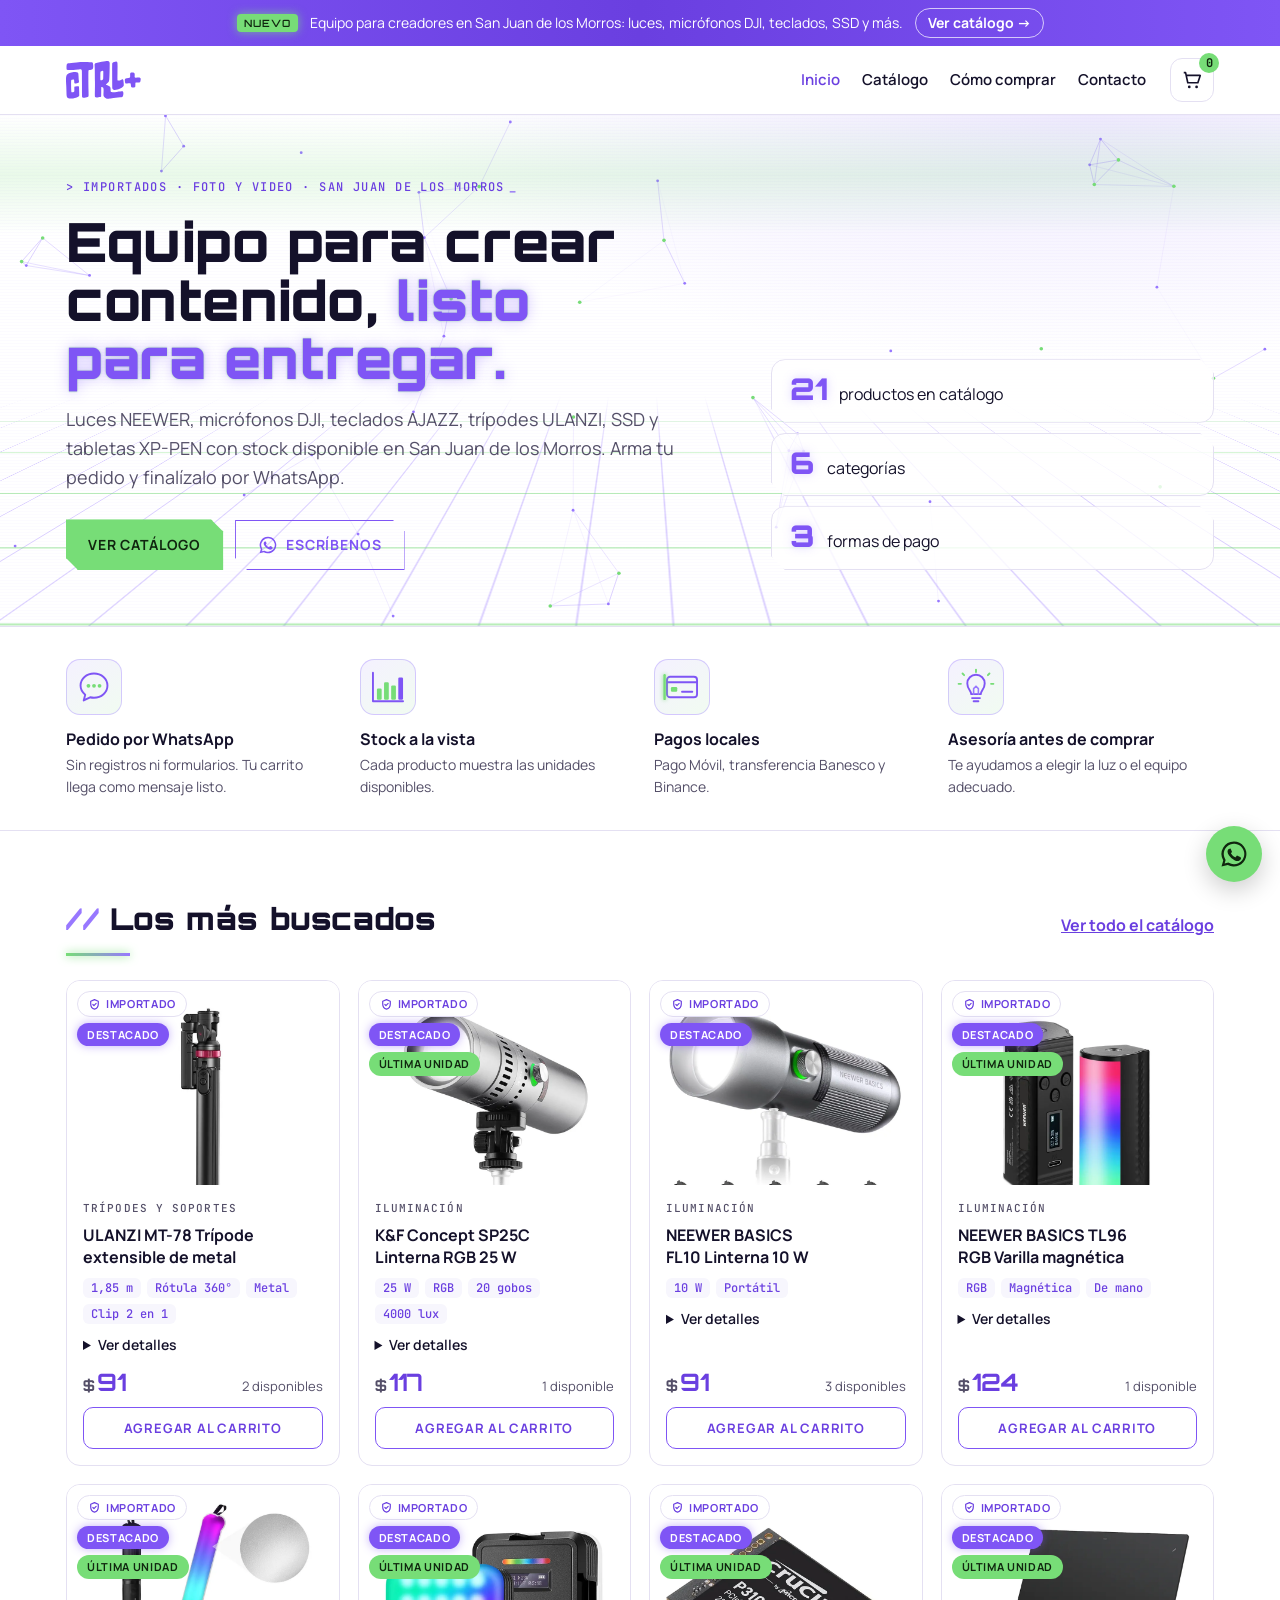
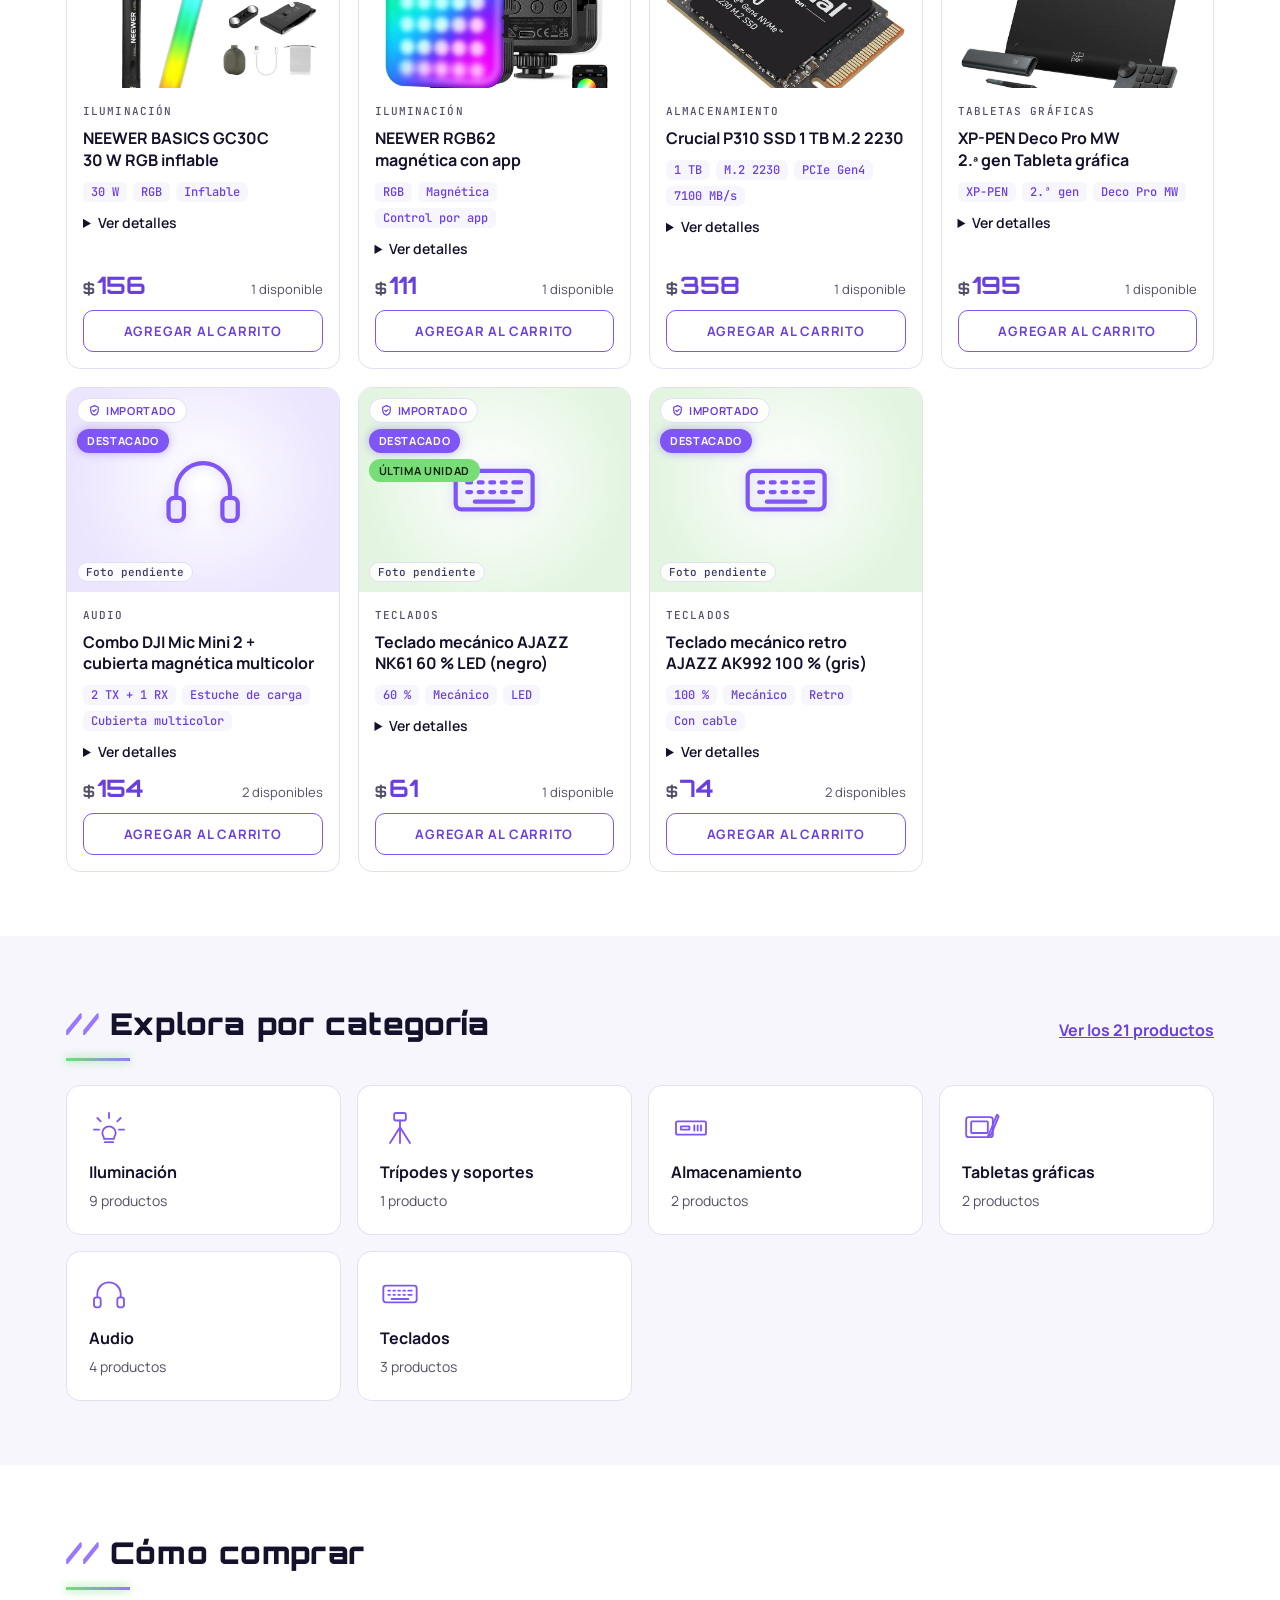
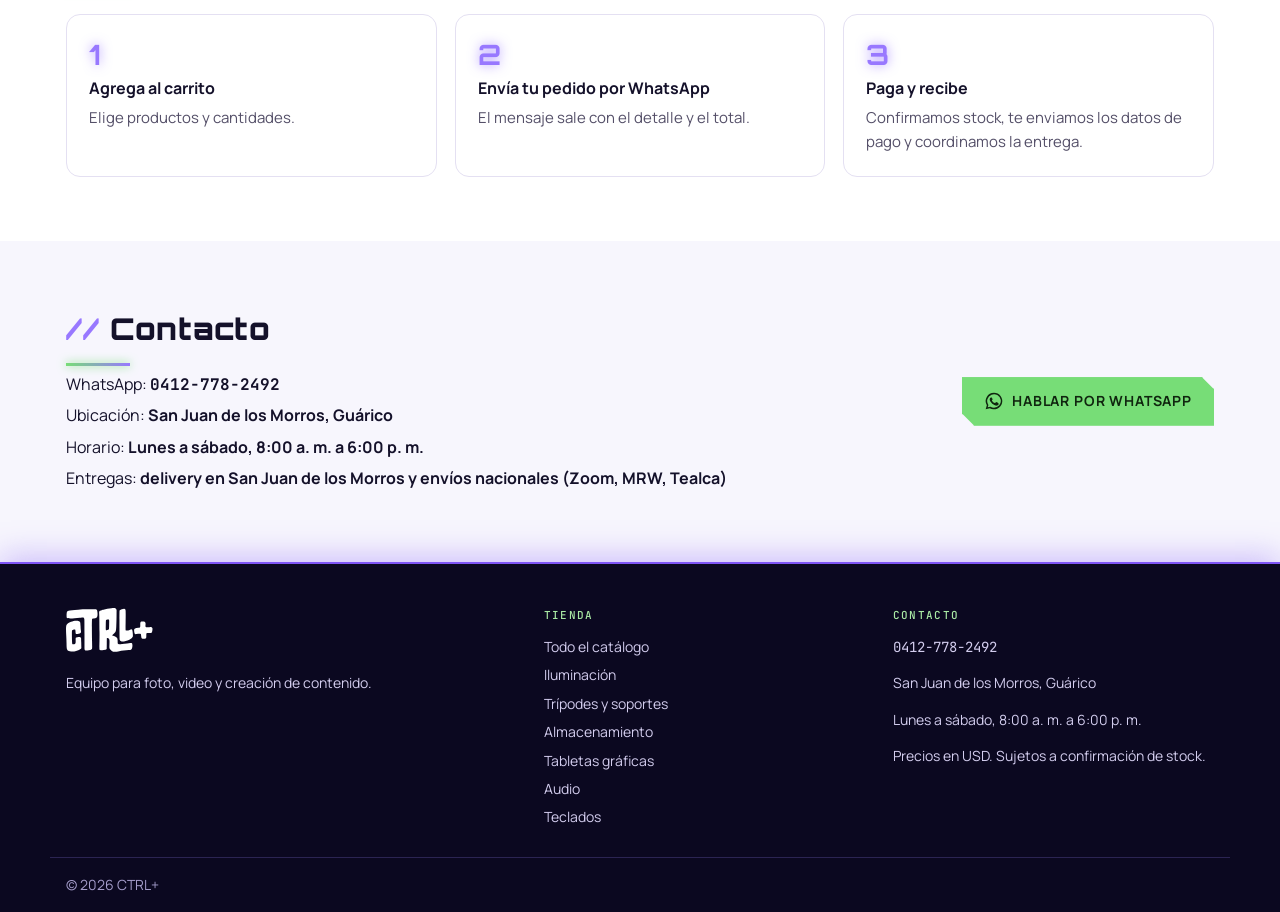
==== commit 13db40aa: "Fotos reales de 14 productos y 7 productos nuevos (audio y teclados) - WebP 800px optimizados en web" ====
--- a/web/index.html
+++ b/web/index.html
@@ -4,7 +4,7 @@
 <meta charset="utf-8">
 <meta name="viewport" content="width=device-width, initial-scale=1, viewport-fit=cover">
 <title>CTRL+ | Equipo de foto y video en San Juan de los Morros</title>
-<meta name="description" content="Luces NEEWER, trípodes ULANZI, SSD Crucial y tabletas XP-PEN en San Juan de los Morros, Guárico. Arma tu carrito y haz tu pedido por WhatsApp. Pago Móvil, transferencia y Binance.">
+<meta name="description" content="Luces NEEWER, micrófonos DJI, teclados AJAZZ, SSD y tabletas XP-PEN en San Juan de los Morros, Guárico. Pide por WhatsApp; pago móvil y Binance.">
 <link rel="canonical" href="https://www.tudominio.com/">
 <meta name="robots" content="index, follow">
 <meta name="theme-color" content="#7f55f5">
@@ -12,7 +12,7 @@
 <meta property="og:locale" content="es_VE">
 <meta property="og:site_name" content="CTRL+">
 <meta property="og:title" content="CTRL+ | Equipo de foto y video en San Juan de los Morros">
-<meta property="og:description" content="Luces NEEWER, trípodes ULANZI, SSD Crucial y tabletas XP-PEN en San Juan de los Morros, Guárico. Arma tu carrito y haz tu pedido por WhatsApp. Pago Móvil, transferencia y Binance.">
+<meta property="og:description" content="Luces NEEWER, micrófonos DJI, teclados AJAZZ, SSD y tabletas XP-PEN en San Juan de los Morros, Guárico. Pide por WhatsApp; pago móvil y Binance.">
 <meta property="og:url" content="https://www.tudominio.com/">
 <meta property="og:image" content="https://www.tudominio.com/og.png">
 <meta property="og:image:width" content="1200">
@@ -28,7 +28,7 @@
 <body>
 <a class="skip" href="#destacados">Saltar a los productos</a>
 <div class="promo" id="promo" aria-label="Novedades"><div class="wrap promo-in">
-  <p class="promo-item is-on"><span class="promo-tag">Nuevo</span><span>Equipo para creadores en San Juan de los Morros: luces, trípodes, SSD y tabletas.</span><a class="promo-cta" href="catalogo/">Ver catálogo</a></p>
+  <p class="promo-item is-on"><span class="promo-tag">Nuevo</span><span>Equipo para creadores en San Juan de los Morros: luces, micrófonos DJI, teclados, SSD y más.</span><a class="promo-cta" href="catalogo/">Ver catálogo</a></p>
   <p class="promo-item"><span class="promo-tag">Asesoría</span><span>¿No sabes qué luz elegir? Te asesoramos sin compromiso.</span><a class="promo-cta" href="https://wa.me/584127782492?text=Hola%2C%20quiero%20asesor%C3%ADa%20para%20elegir%20un%20equipo" target="_blank" rel="noopener">Pedir asesoría</a></p>
   <p class="promo-item"><span class="promo-tag">Stock</span><span>Unidades limitadas: varios productos tienen solo 1 disponible.</span><a class="promo-cta" href="catalogo/?orden=stock">Ver disponibles</a></p>
   <p class="promo-item"><span class="promo-tag">Envíos</span><span>Delivery en San Juan de los Morros y envíos a toda Venezuela por Zoom, MRW y Tealca.</span><a class="promo-cta" href="https://wa.me/584127782492?text=Hola%2C%20quiero%20hacer%20un%20pedido" target="_blank" rel="noopener">Pedir por WhatsApp</a></p>
@@ -44,12 +44,12 @@
   <div class="hero-copy">
     <p class="eyebrow"><span class="prompt">&gt;</span> Importados · Foto y video · San Juan de los Morros<span class="caret" aria-hidden="true">_</span></p>
     <h1 class="glitch" data-text="Equipo para crear contenido, listo para entregar.">Equipo para crear contenido, <span class="neon">listo para entregar.</span></h1>
-    <p class="lead">Luces NEEWER, trípodes ULANZI, SSD y tabletas XP-PEN con stock disponible en San Juan de los Morros. Arma tu pedido y finalízalo por WhatsApp.</p>
+    <p class="lead">Luces NEEWER, micrófonos DJI, teclados AJAZZ, trípodes ULANZI, SSD y tabletas XP-PEN con stock disponible en San Juan de los Morros. Arma tu pedido y finalízalo por WhatsApp.</p>
     <div class="cta"><a class="btn btn-primary" href="catalogo/">Ver catálogo</a><a class="btn btn-ghost" href="https://wa.me/584127782492?text=Hola%2C%20quiero%20informaci%C3%B3n%20sobre%20sus%20productos" target="_blank" rel="noopener"><svg viewBox="0 0 24 24" aria-hidden="true"><path fill="currentColor" d="M12 2a10 10 0 0 0-8.6 15.1L2 22l5-1.3A10 10 0 1 0 12 2zm0 18.2a8.2 8.2 0 0 1-4.2-1.2l-.3-.2-3 .8.8-2.9-.2-.3A8.2 8.2 0 1 1 12 20.2zm4.5-6.1c-.2-.1-1.5-.7-1.7-.8s-.4-.1-.6.1-.7.8-.8 1-.3.2-.5.1a6.7 6.7 0 0 1-3.3-2.9c-.3-.4.3-.4.7-1.3a.5.5 0 0 0 0-.4l-.8-1.8c-.2-.5-.4-.4-.6-.4h-.5a1 1 0 0 0-.7.3 3 3 0 0 0-.9 2.2 5.2 5.2 0 0 0 1.1 2.7 11.8 11.8 0 0 0 4.5 4c1.7.7 2.3.8 3.2.6a2.7 2.7 0 0 0 1.8-1.3 2.2 2.2 0 0 0 .2-1.3c-.1-.1-.3-.2-.5-.3z"/></svg>Escríbenos</a></div>
   </div>
   <ul class="hero-stats" aria-label="Datos de la tienda">
-    <li><strong data-count="14">14</strong><span>productos en catálogo</span></li>
-    <li><strong data-count="4">4</strong><span>categorías</span></li>
+    <li><strong data-count="21">21</strong><span>productos en catálogo</span></li>
+    <li><strong data-count="6">6</strong><span>categorías</span></li>
     <li><strong data-count="3">3</strong><span>formas de pago</span></li>
   </ul>
 </div></section>
@@ -64,7 +64,7 @@
 <section class="sec" id="destacados" aria-labelledby="h-dest"><div class="wrap">
   <div class="sec-head"><h2 id="h-dest">Los más buscados</h2><a href="catalogo/">Ver todo el catálogo</a></div>
   <div class="grid"><article class="card" data-cat="tripodes" data-name="ulanzi mt-78 trípode extensible de metal trípodes y soportes 1,85 m rótula 360° metal clip 2 en 1" data-price="91" data-stock="2" data-feat="1" data-order="0">
-  <div class="thumb thumb-tripodes" role="img" aria-label="ULANZI MT-78 Trípode extensible de metal"><div class="badges"><span class="badge b-imp"><svg viewBox="0 0 24 24" aria-hidden="true"><path d="M12 3 5 6v5c0 4.4 3 8.3 7 9.5 4-1.2 7-5.1 7-9.5V6z"/><path d="m9 12 2 2 4-4"/></svg>Importado</span><span class="badge b-dest">Destacado</span></div><svg viewBox="0 0 48 48" aria-hidden="true"><rect x="17" y="6" width="14" height="9" rx="2"/><path d="M24 15v8M24 23 12 42M24 23l12 19M24 23v19"/></svg><span class="ph">Foto pendiente</span></div>
+  <div class="thumb thumb-tripodes has-img"><div class="badges"><span class="badge b-imp"><svg viewBox="0 0 24 24" aria-hidden="true"><path d="M12 3 5 6v5c0 4.4 3 8.3 7 9.5 4-1.2 7-5.1 7-9.5V6z"/><path d="m9 12 2 2 4-4"/></svg>Importado</span><span class="badge b-dest">Destacado</span></div><img src="img/ulanzi-mt-78-tripode.webp" alt="ULANZI MT-78 Trípode extensible de metal" width="800" height="800" loading="lazy" decoding="async"></div>
   <div class="card-body">
     <p class="card-cat">Trípodes y soportes</p>
     <h3>ULANZI MT-78 Trípode extensible de metal</h3>
@@ -78,7 +78,7 @@
   </div>
 </article>
 <article class="card" data-cat="iluminacion" data-name="k&amp;f concept sp25c linterna rgb 25 w iluminación 25 w rgb 20 gobos 4000 lux" data-price="117" data-stock="1" data-feat="1" data-order="0">
-  <div class="thumb thumb-iluminacion" role="img" aria-label="K&amp;F Concept SP25C Linterna RGB 25 W"><div class="badges"><span class="badge b-imp"><svg viewBox="0 0 24 24" aria-hidden="true"><path d="M12 3 5 6v5c0 4.4 3 8.3 7 9.5 4-1.2 7-5.1 7-9.5V6z"/><path d="m9 12 2 2 4-4"/></svg>Importado</span><span class="badge b-dest">Destacado</span><span class="badge b-last">Última unidad</span></div><svg viewBox="0 0 48 48" aria-hidden="true"><path d="M24 6v6M10 12l4 4M38 12l-4 4M6 26h6M36 26h6"/><path d="M16 30a8 8 0 1 1 16 0c0 3-2 4-2 7H18c0-3-2-4-2-7z"/><path d="M19 41h10"/></svg><span class="ph">Foto pendiente</span></div>
+  <div class="thumb thumb-iluminacion has-img"><div class="badges"><span class="badge b-imp"><svg viewBox="0 0 24 24" aria-hidden="true"><path d="M12 3 5 6v5c0 4.4 3 8.3 7 9.5 4-1.2 7-5.1 7-9.5V6z"/><path d="m9 12 2 2 4-4"/></svg>Importado</span><span class="badge b-dest">Destacado</span><span class="badge b-last">Última unidad</span></div><img src="img/kf-concept-sp25c.webp" alt="K&amp;F Concept SP25C Linterna RGB 25 W" width="800" height="800" loading="lazy" decoding="async"></div>
   <div class="card-body">
     <p class="card-cat">Iluminación</p>
     <h3>K&amp;F Concept SP25C Linterna RGB 25 W</h3>
@@ -92,7 +92,7 @@
   </div>
 </article>
 <article class="card" data-cat="iluminacion" data-name="neewer basics fl10 linterna 10 w iluminación 10 w portátil" data-price="91" data-stock="3" data-feat="1" data-order="0">
-  <div class="thumb thumb-iluminacion" role="img" aria-label="NEEWER BASICS FL10 Linterna 10 W"><div class="badges"><span class="badge b-imp"><svg viewBox="0 0 24 24" aria-hidden="true"><path d="M12 3 5 6v5c0 4.4 3 8.3 7 9.5 4-1.2 7-5.1 7-9.5V6z"/><path d="m9 12 2 2 4-4"/></svg>Importado</span><span class="badge b-dest">Destacado</span></div><svg viewBox="0 0 48 48" aria-hidden="true"><path d="M24 6v6M10 12l4 4M38 12l-4 4M6 26h6M36 26h6"/><path d="M16 30a8 8 0 1 1 16 0c0 3-2 4-2 7H18c0-3-2-4-2-7z"/><path d="M19 41h10"/></svg><span class="ph">Foto pendiente</span></div>
+  <div class="thumb thumb-iluminacion has-img"><div class="badges"><span class="badge b-imp"><svg viewBox="0 0 24 24" aria-hidden="true"><path d="M12 3 5 6v5c0 4.4 3 8.3 7 9.5 4-1.2 7-5.1 7-9.5V6z"/><path d="m9 12 2 2 4-4"/></svg>Importado</span><span class="badge b-dest">Destacado</span></div><img src="img/neewer-fl10.webp" alt="NEEWER BASICS FL10 Linterna 10 W" width="800" height="800" loading="lazy" decoding="async"></div>
   <div class="card-body">
     <p class="card-cat">Iluminación</p>
     <h3>NEEWER BASICS FL10 Linterna 10 W</h3>
@@ -106,7 +106,7 @@
   </div>
 </article>
 <article class="card" data-cat="iluminacion" data-name="neewer basics tl96 rgb varilla magnética iluminación rgb magnética de mano" data-price="124" data-stock="1" data-feat="1" data-order="0">
-  <div class="thumb thumb-iluminacion" role="img" aria-label="NEEWER BASICS TL96 RGB Varilla magnética"><div class="badges"><span class="badge b-imp"><svg viewBox="0 0 24 24" aria-hidden="true"><path d="M12 3 5 6v5c0 4.4 3 8.3 7 9.5 4-1.2 7-5.1 7-9.5V6z"/><path d="m9 12 2 2 4-4"/></svg>Importado</span><span class="badge b-dest">Destacado</span><span class="badge b-last">Última unidad</span></div><svg viewBox="0 0 48 48" aria-hidden="true"><path d="M24 6v6M10 12l4 4M38 12l-4 4M6 26h6M36 26h6"/><path d="M16 30a8 8 0 1 1 16 0c0 3-2 4-2 7H18c0-3-2-4-2-7z"/><path d="M19 41h10"/></svg><span class="ph">Foto pendiente</span></div>
+  <div class="thumb thumb-iluminacion has-img"><div class="badges"><span class="badge b-imp"><svg viewBox="0 0 24 24" aria-hidden="true"><path d="M12 3 5 6v5c0 4.4 3 8.3 7 9.5 4-1.2 7-5.1 7-9.5V6z"/><path d="m9 12 2 2 4-4"/></svg>Importado</span><span class="badge b-dest">Destacado</span><span class="badge b-last">Última unidad</span></div><img src="img/neewer-tl96-rgb.webp" alt="NEEWER BASICS TL96 RGB Varilla magnética" width="800" height="800" loading="lazy" decoding="async"></div>
   <div class="card-body">
     <p class="card-cat">Iluminación</p>
     <h3>NEEWER BASICS TL96 RGB Varilla magnética</h3>
@@ -120,7 +120,7 @@
   </div>
 </article>
 <article class="card" data-cat="iluminacion" data-name="neewer basics gc30c 30 w rgb inflable iluminación 30 w rgb inflable" data-price="156" data-stock="1" data-feat="1" data-order="0">
-  <div class="thumb thumb-iluminacion" role="img" aria-label="NEEWER BASICS GC30C 30 W RGB inflable"><div class="badges"><span class="badge b-imp"><svg viewBox="0 0 24 24" aria-hidden="true"><path d="M12 3 5 6v5c0 4.4 3 8.3 7 9.5 4-1.2 7-5.1 7-9.5V6z"/><path d="m9 12 2 2 4-4"/></svg>Importado</span><span class="badge b-dest">Destacado</span><span class="badge b-last">Última unidad</span></div><svg viewBox="0 0 48 48" aria-hidden="true"><path d="M24 6v6M10 12l4 4M38 12l-4 4M6 26h6M36 26h6"/><path d="M16 30a8 8 0 1 1 16 0c0 3-2 4-2 7H18c0-3-2-4-2-7z"/><path d="M19 41h10"/></svg><span class="ph">Foto pendiente</span></div>
+  <div class="thumb thumb-iluminacion has-img"><div class="badges"><span class="badge b-imp"><svg viewBox="0 0 24 24" aria-hidden="true"><path d="M12 3 5 6v5c0 4.4 3 8.3 7 9.5 4-1.2 7-5.1 7-9.5V6z"/><path d="m9 12 2 2 4-4"/></svg>Importado</span><span class="badge b-dest">Destacado</span><span class="badge b-last">Última unidad</span></div><img src="img/neewer-gc30c.webp" alt="NEEWER BASICS GC30C 30 W RGB inflable" width="800" height="800" loading="lazy" decoding="async"></div>
   <div class="card-body">
     <p class="card-cat">Iluminación</p>
     <h3>NEEWER BASICS GC30C 30 W RGB inflable</h3>
@@ -134,7 +134,7 @@
   </div>
 </article>
 <article class="card" data-cat="iluminacion" data-name="neewer rgb62 magnética con app iluminación rgb magnética control por app" data-price="111" data-stock="1" data-feat="1" data-order="0">
-  <div class="thumb thumb-iluminacion" role="img" aria-label="NEEWER RGB62 magnética con app"><div class="badges"><span class="badge b-imp"><svg viewBox="0 0 24 24" aria-hidden="true"><path d="M12 3 5 6v5c0 4.4 3 8.3 7 9.5 4-1.2 7-5.1 7-9.5V6z"/><path d="m9 12 2 2 4-4"/></svg>Importado</span><span class="badge b-dest">Destacado</span><span class="badge b-last">Última unidad</span></div><svg viewBox="0 0 48 48" aria-hidden="true"><path d="M24 6v6M10 12l4 4M38 12l-4 4M6 26h6M36 26h6"/><path d="M16 30a8 8 0 1 1 16 0c0 3-2 4-2 7H18c0-3-2-4-2-7z"/><path d="M19 41h10"/></svg><span class="ph">Foto pendiente</span></div>
+  <div class="thumb thumb-iluminacion has-img"><div class="badges"><span class="badge b-imp"><svg viewBox="0 0 24 24" aria-hidden="true"><path d="M12 3 5 6v5c0 4.4 3 8.3 7 9.5 4-1.2 7-5.1 7-9.5V6z"/><path d="m9 12 2 2 4-4"/></svg>Importado</span><span class="badge b-dest">Destacado</span><span class="badge b-last">Última unidad</span></div><img src="img/neewer-rgb62.webp" alt="NEEWER RGB62 magnética con app" width="800" height="800" loading="lazy" decoding="async"></div>
   <div class="card-body">
     <p class="card-cat">Iluminación</p>
     <h3>NEEWER RGB62 magnética con app</h3>
@@ -148,7 +148,7 @@
   </div>
 </article>
 <article class="card" data-cat="almacenamiento" data-name="crucial p310 ssd 1 tb m.2 2230 almacenamiento 1 tb m.2 2230 pcie gen4 7100 mb/s" data-price="358" data-stock="1" data-feat="1" data-order="0">
-  <div class="thumb thumb-almacenamiento" role="img" aria-label="Crucial P310 SSD 1 TB M.2 2230"><div class="badges"><span class="badge b-imp"><svg viewBox="0 0 24 24" aria-hidden="true"><path d="M12 3 5 6v5c0 4.4 3 8.3 7 9.5 4-1.2 7-5.1 7-9.5V6z"/><path d="m9 12 2 2 4-4"/></svg>Importado</span><span class="badge b-dest">Destacado</span><span class="badge b-last">Última unidad</span></div><svg viewBox="0 0 48 48" aria-hidden="true"><rect x="6" y="16" width="36" height="16" rx="2"/><path d="M12 22h10v4H12zM28 21v6M32 21v6M36 21v6"/></svg><span class="ph">Foto pendiente</span></div>
+  <div class="thumb thumb-almacenamiento has-img"><div class="badges"><span class="badge b-imp"><svg viewBox="0 0 24 24" aria-hidden="true"><path d="M12 3 5 6v5c0 4.4 3 8.3 7 9.5 4-1.2 7-5.1 7-9.5V6z"/><path d="m9 12 2 2 4-4"/></svg>Importado</span><span class="badge b-dest">Destacado</span><span class="badge b-last">Última unidad</span></div><img src="img/crucial-p310-1tb.webp" alt="Crucial P310 SSD 1 TB M.2 2230" width="800" height="800" loading="lazy" decoding="async"></div>
   <div class="card-body">
     <p class="card-cat">Almacenamiento</p>
     <h3>Crucial P310 SSD 1 TB M.2 2230</h3>
@@ -162,7 +162,7 @@
   </div>
 </article>
 <article class="card" data-cat="tabletas" data-name="xp-pen deco pro mw 2.ª gen tableta gráfica tabletas gráficas xp-pen 2.ª gen deco pro mw" data-price="195" data-stock="1" data-feat="1" data-order="0">
-  <div class="thumb thumb-tabletas" role="img" aria-label="XP-PEN Deco Pro MW 2.ª gen Tableta gráfica"><div class="badges"><span class="badge b-imp"><svg viewBox="0 0 24 24" aria-hidden="true"><path d="M12 3 5 6v5c0 4.4 3 8.3 7 9.5 4-1.2 7-5.1 7-9.5V6z"/><path d="m9 12 2 2 4-4"/></svg>Importado</span><span class="badge b-dest">Destacado</span><span class="badge b-last">Última unidad</span></div><svg viewBox="0 0 48 48" aria-hidden="true"><rect x="5" y="11" width="32" height="24" rx="3"/><rect x="11" y="16" width="20" height="14" rx="1"/><path d="m42 8-9 22-2 4 4-2 9-22z"/></svg><span class="ph">Foto pendiente</span></div>
+  <div class="thumb thumb-tabletas has-img"><div class="badges"><span class="badge b-imp"><svg viewBox="0 0 24 24" aria-hidden="true"><path d="M12 3 5 6v5c0 4.4 3 8.3 7 9.5 4-1.2 7-5.1 7-9.5V6z"/><path d="m9 12 2 2 4-4"/></svg>Importado</span><span class="badge b-dest">Destacado</span><span class="badge b-last">Última unidad</span></div><img src="img/xp-pen-deco-pro-mw-2.webp" alt="XP-PEN Deco Pro MW 2.ª gen Tableta gráfica" width="800" height="800" loading="lazy" decoding="async"></div>
   <div class="card-body">
     <p class="card-cat">Tabletas gráficas</p>
     <h3>XP-PEN Deco Pro MW 2.ª gen Tableta gráfica</h3>
@@ -174,12 +174,54 @@
     </div>
     <button class="add" type="button" data-slug="xp-pen-deco-pro-mw-2">Agregar al carrito</button>
   </div>
+</article>
+<article class="card" data-cat="audio" data-name="combo dji mic mini 2 + cubierta magnética multicolor audio 2 tx + 1 rx estuche de carga cubierta multicolor" data-price="154" data-stock="2" data-feat="1" data-order="0">
+  <div class="thumb thumb-audio" role="img" aria-label="Combo DJI Mic Mini 2 + cubierta magnética multicolor"><div class="badges"><span class="badge b-imp"><svg viewBox="0 0 24 24" aria-hidden="true"><path d="M12 3 5 6v5c0 4.4 3 8.3 7 9.5 4-1.2 7-5.1 7-9.5V6z"/><path d="m9 12 2 2 4-4"/></svg>Importado</span><span class="badge b-dest">Destacado</span></div><svg viewBox="0 0 48 48" aria-hidden="true"><path d="M10 28v-4a14 14 0 0 1 28 0v4"/><rect x="6" y="28" width="8" height="12" rx="3"/><rect x="34" y="28" width="8" height="12" rx="3"/></svg><span class="ph">Foto pendiente</span></div>
+  <div class="card-body">
+    <p class="card-cat">Audio</p>
+    <h3>Combo DJI Mic Mini 2 + cubierta magnética multicolor</h3>
+    <ul class="specs"><li>2 TX + 1 RX</li><li>Estuche de carga</li><li>Cubierta multicolor</li></ul>
+    <details><summary>Ver detalles</summary><p>Combo: micrófono inalámbrico DJI Mic Mini 2 (2 transmisores, 1 receptor y estuche de carga) más el kit de cubierta frontal magnética multicolor para cambiarle el color. Se vende solo en combo.</p></details>
+    <div class="card-foot">
+      <p class="price"><span>$</span>154</p>
+      <p class="stock">2 disponibles</p>
+    </div>
+    <button class="add" type="button" data-slug="combo-dji-mic-mini-2-cubierta">Agregar al carrito</button>
+  </div>
+</article>
+<article class="card" data-cat="teclados" data-name="teclado mecánico ajazz nk61 60 % led (negro) teclados 60 % mecánico led" data-price="61" data-stock="1" data-feat="1" data-order="0">
+  <div class="thumb thumb-teclados" role="img" aria-label="Teclado mecánico AJAZZ NK61 60 % LED (negro)"><div class="badges"><span class="badge b-imp"><svg viewBox="0 0 24 24" aria-hidden="true"><path d="M12 3 5 6v5c0 4.4 3 8.3 7 9.5 4-1.2 7-5.1 7-9.5V6z"/><path d="m9 12 2 2 4-4"/></svg>Importado</span><span class="badge b-dest">Destacado</span><span class="badge b-last">Última unidad</span></div><svg viewBox="0 0 48 48" aria-hidden="true"><rect x="4" y="14" width="40" height="20" rx="3"/><path d="M10 20h2M16 20h2M22 20h2M28 20h2M34 20h4M10 25h2M16 25h2M22 25h2M28 25h2M34 25h4M14 30h20"/></svg><span class="ph">Foto pendiente</span></div>
+  <div class="card-body">
+    <p class="card-cat">Teclados</p>
+    <h3>Teclado mecánico AJAZZ NK61 60 % LED (negro)</h3>
+    <ul class="specs"><li>60 %</li><li>Mecánico</li><li>LED</li></ul>
+    <details><summary>Ver detalles</summary><p>Teclado mecánico compacto AJAZZ NK61 al 60 % con iluminación LED. Color negro.</p></details>
+    <div class="card-foot">
+      <p class="price"><span>$</span>61</p>
+      <p class="stock">1 disponible</p>
+    </div>
+    <button class="add" type="button" data-slug="ajazz-nk61">Agregar al carrito</button>
+  </div>
+</article>
+<article class="card" data-cat="teclados" data-name="teclado mecánico retro ajazz ak992 100 % (gris) teclados 100 % mecánico retro con cable" data-price="74" data-stock="2" data-feat="1" data-order="0">
+  <div class="thumb thumb-teclados" role="img" aria-label="Teclado mecánico retro AJAZZ AK992 100 % (gris)"><div class="badges"><span class="badge b-imp"><svg viewBox="0 0 24 24" aria-hidden="true"><path d="M12 3 5 6v5c0 4.4 3 8.3 7 9.5 4-1.2 7-5.1 7-9.5V6z"/><path d="m9 12 2 2 4-4"/></svg>Importado</span><span class="badge b-dest">Destacado</span></div><svg viewBox="0 0 48 48" aria-hidden="true"><rect x="4" y="14" width="40" height="20" rx="3"/><path d="M10 20h2M16 20h2M22 20h2M28 20h2M34 20h4M10 25h2M16 25h2M22 25h2M28 25h2M34 25h4M14 30h20"/></svg><span class="ph">Foto pendiente</span></div>
+  <div class="card-body">
+    <p class="card-cat">Teclados</p>
+    <h3>Teclado mecánico retro AJAZZ AK992 100 % (gris)</h3>
+    <ul class="specs"><li>100 %</li><li>Mecánico</li><li>Retro</li><li>Con cable</li></ul>
+    <details><summary>Ver detalles</summary><p>Teclado mecánico retro AJAZZ AK992 de tamaño completo (100 %), con cable. Color gris.</p></details>
+    <div class="card-foot">
+      <p class="price"><span>$</span>74</p>
+      <p class="stock">2 disponibles</p>
+    </div>
+    <button class="add" type="button" data-slug="ajazz-ak992">Agregar al carrito</button>
+  </div>
 </article></div>
 </div></section>
 
 <section class="sec sec-alt" id="categorias" aria-labelledby="h-cats"><div class="wrap">
-  <div class="sec-head"><h2 id="h-cats">Explora por categoría</h2><a href="catalogo/">Ver los 14 productos</a></div>
-  <div class="cat-tiles"><a class="cat-tile" href="catalogo/?cat=iluminacion"><svg viewBox="0 0 48 48" aria-hidden="true"><path d="M24 6v6M10 12l4 4M38 12l-4 4M6 26h6M36 26h6"/><path d="M16 30a8 8 0 1 1 16 0c0 3-2 4-2 7H18c0-3-2-4-2-7z"/><path d="M19 41h10"/></svg><strong>Iluminación</strong><span>9 productos</span></a><a class="cat-tile" href="catalogo/?cat=tripodes"><svg viewBox="0 0 48 48" aria-hidden="true"><rect x="17" y="6" width="14" height="9" rx="2"/><path d="M24 15v8M24 23 12 42M24 23l12 19M24 23v19"/></svg><strong>Trípodes y soportes</strong><span>1 producto</span></a><a class="cat-tile" href="catalogo/?cat=almacenamiento"><svg viewBox="0 0 48 48" aria-hidden="true"><rect x="6" y="16" width="36" height="16" rx="2"/><path d="M12 22h10v4H12zM28 21v6M32 21v6M36 21v6"/></svg><strong>Almacenamiento</strong><span>2 productos</span></a><a class="cat-tile" href="catalogo/?cat=tabletas"><svg viewBox="0 0 48 48" aria-hidden="true"><rect x="5" y="11" width="32" height="24" rx="3"/><rect x="11" y="16" width="20" height="14" rx="1"/><path d="m42 8-9 22-2 4 4-2 9-22z"/></svg><strong>Tabletas gráficas</strong><span>2 productos</span></a></div>
+  <div class="sec-head"><h2 id="h-cats">Explora por categoría</h2><a href="catalogo/">Ver los 21 productos</a></div>
+  <div class="cat-tiles"><a class="cat-tile" href="catalogo/?cat=iluminacion"><svg viewBox="0 0 48 48" aria-hidden="true"><path d="M24 6v6M10 12l4 4M38 12l-4 4M6 26h6M36 26h6"/><path d="M16 30a8 8 0 1 1 16 0c0 3-2 4-2 7H18c0-3-2-4-2-7z"/><path d="M19 41h10"/></svg><strong>Iluminación</strong><span>9 productos</span></a><a class="cat-tile" href="catalogo/?cat=tripodes"><svg viewBox="0 0 48 48" aria-hidden="true"><rect x="17" y="6" width="14" height="9" rx="2"/><path d="M24 15v8M24 23 12 42M24 23l12 19M24 23v19"/></svg><strong>Trípodes y soportes</strong><span>1 producto</span></a><a class="cat-tile" href="catalogo/?cat=almacenamiento"><svg viewBox="0 0 48 48" aria-hidden="true"><rect x="6" y="16" width="36" height="16" rx="2"/><path d="M12 22h10v4H12zM28 21v6M32 21v6M36 21v6"/></svg><strong>Almacenamiento</strong><span>2 productos</span></a><a class="cat-tile" href="catalogo/?cat=tabletas"><svg viewBox="0 0 48 48" aria-hidden="true"><rect x="5" y="11" width="32" height="24" rx="3"/><rect x="11" y="16" width="20" height="14" rx="1"/><path d="m42 8-9 22-2 4 4-2 9-22z"/></svg><strong>Tabletas gráficas</strong><span>2 productos</span></a><a class="cat-tile" href="catalogo/?cat=audio"><svg viewBox="0 0 48 48" aria-hidden="true"><path d="M10 28v-4a14 14 0 0 1 28 0v4"/><rect x="6" y="28" width="8" height="12" rx="3"/><rect x="34" y="28" width="8" height="12" rx="3"/></svg><strong>Audio</strong><span>4 productos</span></a><a class="cat-tile" href="catalogo/?cat=teclados"><svg viewBox="0 0 48 48" aria-hidden="true"><rect x="4" y="14" width="40" height="20" rx="3"/><path d="M10 20h2M16 20h2M22 20h2M28 20h2M34 20h4M10 25h2M16 25h2M22 25h2M28 25h2M34 25h4M14 30h20"/></svg><strong>Teclados</strong><span>3 productos</span></a></div>
 </div></section>
 
 <section class="sec" id="como-comprar" aria-labelledby="h-how"><div class="wrap">
@@ -204,7 +246,7 @@
 
 <footer class="foot"><div class="wrap foot-in">
   <div><a class="logo" href="./" aria-label="CTRL+, inicio"><svg class="logo-svg" viewBox="0 0 644 327" aria-hidden="true" focusable="false"><path fill="currentColor" d="M350.6 324.5C342.8 321.7 328.5 309.7 325.1 303C322.1 297.3 321.9 293.4 323 269.1C324.1 244.5 323.6 237.8 320.2 231.1C317.7 226.3 312.7 223 307.9 223C305.7 223 303.9 223.1 303.8 223.2C303.7 223.4 303.4 241.8 303.1 264.2L302.5 304.8L300.1 307.4C298.4 309.2 296.6 310 294.4 310C292.7 310 286.1 310.9 279.9 312C266.4 314.3 258.2 314.5 253.5 312.6C247.6 310.1 247.5 309.5 248.7 249.2C249.3 218.1 249.4 186.7 249 174.5C248.5 162.9 248.1 134.4 248.1 111C248.1 87.6 247.5 59.3 246.8 48.2C245.8 30.6 245.8 27.5 247.1 25.2C249.1 21.5 253.8 19.1 261.2 17.9C264.6 17.4 272.2 15.4 278 13.6C296.3 7.7 318.9 3.2 338 1.6C362.5 -0.5 369.2 1.1 373.8 10L376.1 14.5L375.7 62C375.4 88.1 374.5 123 373.5 139.5C371.4 178.3 371.2 178.8 350.9 195.1C346 199.1 342 202.7 342 203C342 203.8 349.4 207.1 355.5 209C362.6 211.2 374.9 218.1 377.9 221.6C382.5 226.8 384 233.4 384 248.1C384 255.1 384.4 262 385 263.4C386.9 268.4 390.8 269.3 408 268.7C416.5 268.4 429.8 267.3 437.5 266.1C470.5 261.4 486.9 260 489.6 261.8C492 263.4 493.2 267.6 493.7 276.3C494.3 287.1 493 295.5 489.4 302.8C485.8 310.2 483.7 311.1 465.6 312.1C442.5 313.5 412.4 317.5 395 321.6C386.8 323.6 367.3 326 360 325.9C357 325.9 352.8 325.3 350.6 324.5ZM37.5 322.5C25.4 320 15.7 317.2 13.1 315.2C6.1 310.2 4.1 298.7 4 264.5C4 253.5 3.1 229.2 2 210.5C-0.9 160.6 -0.5 139 3.6 126.7C6.9 116.9 19.6 107.5 37.5 101.6C48.1 98.2 64.9 94.9 75 94.3C87.5 93.6 95 95.3 100.4 100C106.3 105.3 107.1 108.9 108.1 134.3C108.6 146.8 109.5 159.9 110.1 163.3C113.9 185 112.2 187.9 93.4 191.5C82.5 193.6 76.8 193.4 73.8 191C71.4 189.2 71.3 188.4 70.8 176.7C70 159.7 68.8 158 59.4 160C50.4 161.9 46.3 163.9 45 166.9C42.5 173 44.4 263.1 47.2 268.4C48.1 270 49 270.2 54.8 269.7C58.5 269.3 63.4 268 65.9 266.8C71.7 263.9 72.1 262.3 71.7 239.4C71.6 226.8 71.8 221.9 72.8 220.8C74.4 218.8 98.3 215.5 104 216.5C106.2 216.9 109 218 110.2 219C112.5 220.8 112.5 221.2 113.3 255.7C113.7 274.8 114.2 292.5 114.3 294.9C114.4 298.8 114 299.6 110.7 302.5C105.1 307.4 89.9 314.4 75 319C59.4 323.8 49 324.8 37.5 322.5ZM144 315.8C142.6 315.1 140.6 312.7 139.5 310.5C137.5 306.6 137.5 304.4 137.4 196.5C137.3 96.1 137.2 86 135.6 80.5C133.5 73 130.8 70 126.2 70C124.4 70 114.2 71.1 103.7 72.5C46.7 79.7 11.4 80.1 5.9 73.3C3.7 70.7 4 39.3 6.3 31.6C8.8 23.6 11.2 21.5 19.3 20.1C29.2 18.4 56.7 15.4 90 12.4C120 9.7 146.1 9.1 204.7 9.8C224.7 10 224.9 10 227.9 12.6C231.7 15.8 232.6 19.2 234 35.8C235.3 50.7 234.3 60.5 231 67.1C227.7 73.6 220.9 76.6 207.7 77.5C195.6 78.4 195.3 78.5 193.8 82.7C192.1 87.5 192.1 181.3 193.8 253C195.1 308.7 195.6 305.4 185.9 310.3C176.8 314.9 149.3 318.6 144 315.8ZM409.6 247.5C404.4 245.7 400.5 241.7 399 236.7C397.4 231.4 396.5 25.5 398.1 20.4C399.5 15.8 402.4 13.8 414.1 9.2C431.1 2.5 438.4 3.4 442.1 12.5C443.9 17.1 444.2 39.1 443.2 104C442.5 154.5 442.6 163.9 443.8 165.9C445.2 168.2 445.5 168.3 454.5 167.7C462.9 167.2 464.5 166.8 472.7 162.6C488.8 154.4 492.5 156.5 494.9 174.7C497.1 190.9 498 207.5 496.9 211.6C495.2 218.1 482.5 229.6 470.9 235.2C448 246.4 421.4 251.7 409.6 247.5ZM564.3 226C562.5 224.9 560.8 223 560.5 221.8C560 219.7 557 197.5 557 195.8C557 195.4 556.3 194.4 555.4 193.6C553.3 191.4 537.4 191.4 526 193.6C515.3 195.6 512.7 194.8 510 188.7C507.7 183.5 505.6 167.3 506.4 161.5C507.8 152.6 513.8 149.7 537.8 146.6C552.3 144.7 552 145.2 552 125.4C552 102.5 553.7 100 569.7 100C588.8 100 593.1 105.1 591.1 125.3C590 137.1 590.7 140.1 595 142.2C599.2 144.3 603.4 144.4 619.8 142.8C631.2 141.7 632.3 141.7 635.6 143.5C637.5 144.5 640 146.9 641.2 148.8C643 151.8 643.2 153.1 642.6 160.8C641.8 170.8 638.8 180.9 635.8 183.6C634 185.3 632 185.5 618.6 185.5C600.5 185.6 600.6 185.6 598.6 187.6C597.3 188.9 597 191.9 597 204.3C597 221.3 596.4 223.6 591 226.2C585.8 228.9 568.7 228.7 564.3 226ZM312.7 162.5C315.5 161.2 318.4 159.2 319.1 157.9C319.9 156.2 320.4 145.8 320.7 121.5C321.3 81.9 321.9 84.3 311.6 85.3C303 86.1 298.6 88.1 297.2 91.6C296.5 93.4 296 107.2 295.7 128.8C295.2 168 295 166.7 302.9 165.5C305.4 165.2 309.8 163.8 312.7 162.5Z"/></svg></a><p>Equipo para foto, video y creación de contenido.</p></div>
-  <nav aria-label="Categorías"><p class="foot-h">Tienda</p><a href="catalogo/">Todo el catálogo</a><a href="catalogo/?cat=iluminacion">Iluminación</a><a href="catalogo/?cat=tripodes">Trípodes y soportes</a><a href="catalogo/?cat=almacenamiento">Almacenamiento</a><a href="catalogo/?cat=tabletas">Tabletas gráficas</a></nav>
+  <nav aria-label="Categorías"><p class="foot-h">Tienda</p><a href="catalogo/">Todo el catálogo</a><a href="catalogo/?cat=iluminacion">Iluminación</a><a href="catalogo/?cat=tripodes">Trípodes y soportes</a><a href="catalogo/?cat=almacenamiento">Almacenamiento</a><a href="catalogo/?cat=tabletas">Tabletas gráficas</a><a href="catalogo/?cat=audio">Audio</a><a href="catalogo/?cat=teclados">Teclados</a></nav>
   <div><p class="foot-h">Contacto</p><p class="mono">0412-778-2492</p><p>San Juan de los Morros, Guárico</p><p>Lunes a sábado, 8:00 a. m. a 6:00 p. m.</p><p>Precios en USD. Sujetos a confirmación de stock.</p></div>
 </div><div class="wrap copy">© 2026 CTRL+</div></footer>
 
--- a/web/styles.css
+++ b/web/styles.css
@@ -100,6 +100,12 @@
 .thumb-tripodes { background: radial-gradient(circle at 50% 45%, #ffffff, #e3f5e1 75%) }
 .thumb-almacenamiento { background: radial-gradient(circle at 50% 45%, #ffffff, #ebe5fe 75%) }
 .thumb-tabletas { background: radial-gradient(circle at 50% 45%, #ffffff, #e3f5e1 75%) }
+.thumb-audio { background: radial-gradient(circle at 50% 45%, #ffffff, #ebe5fe 75%) }
+.thumb-teclados { background: radial-gradient(circle at 50% 45%, #ffffff, #e3f5e1 75%) }
+.thumb.has-img { background: #fff }
+.thumb > img { width: 100%; height: 100%; object-fit: contain; padding: 6%; transition: transform .35s ease }
+.card:hover .thumb > img { transform: scale(1.05) }
+@media (prefers-reduced-motion: reduce) { .card:hover .thumb > img { transform: none } }
 .ph { position: absolute; left: 10px; bottom: 10px; font: 500 11px var(--font-mono); background: #ffffffd9; color: #3f3866; border: 1px solid var(--line); padding: 2px 8px; border-radius: 99px }
 .card-body { display: flex; flex-direction: column; gap: 10px; padding: 16px; flex: 1 }
 .card-cat { margin: 0; font: 500 11px var(--font-mono); text-transform: uppercase; letter-spacing: .1em; color: var(--muted) }
